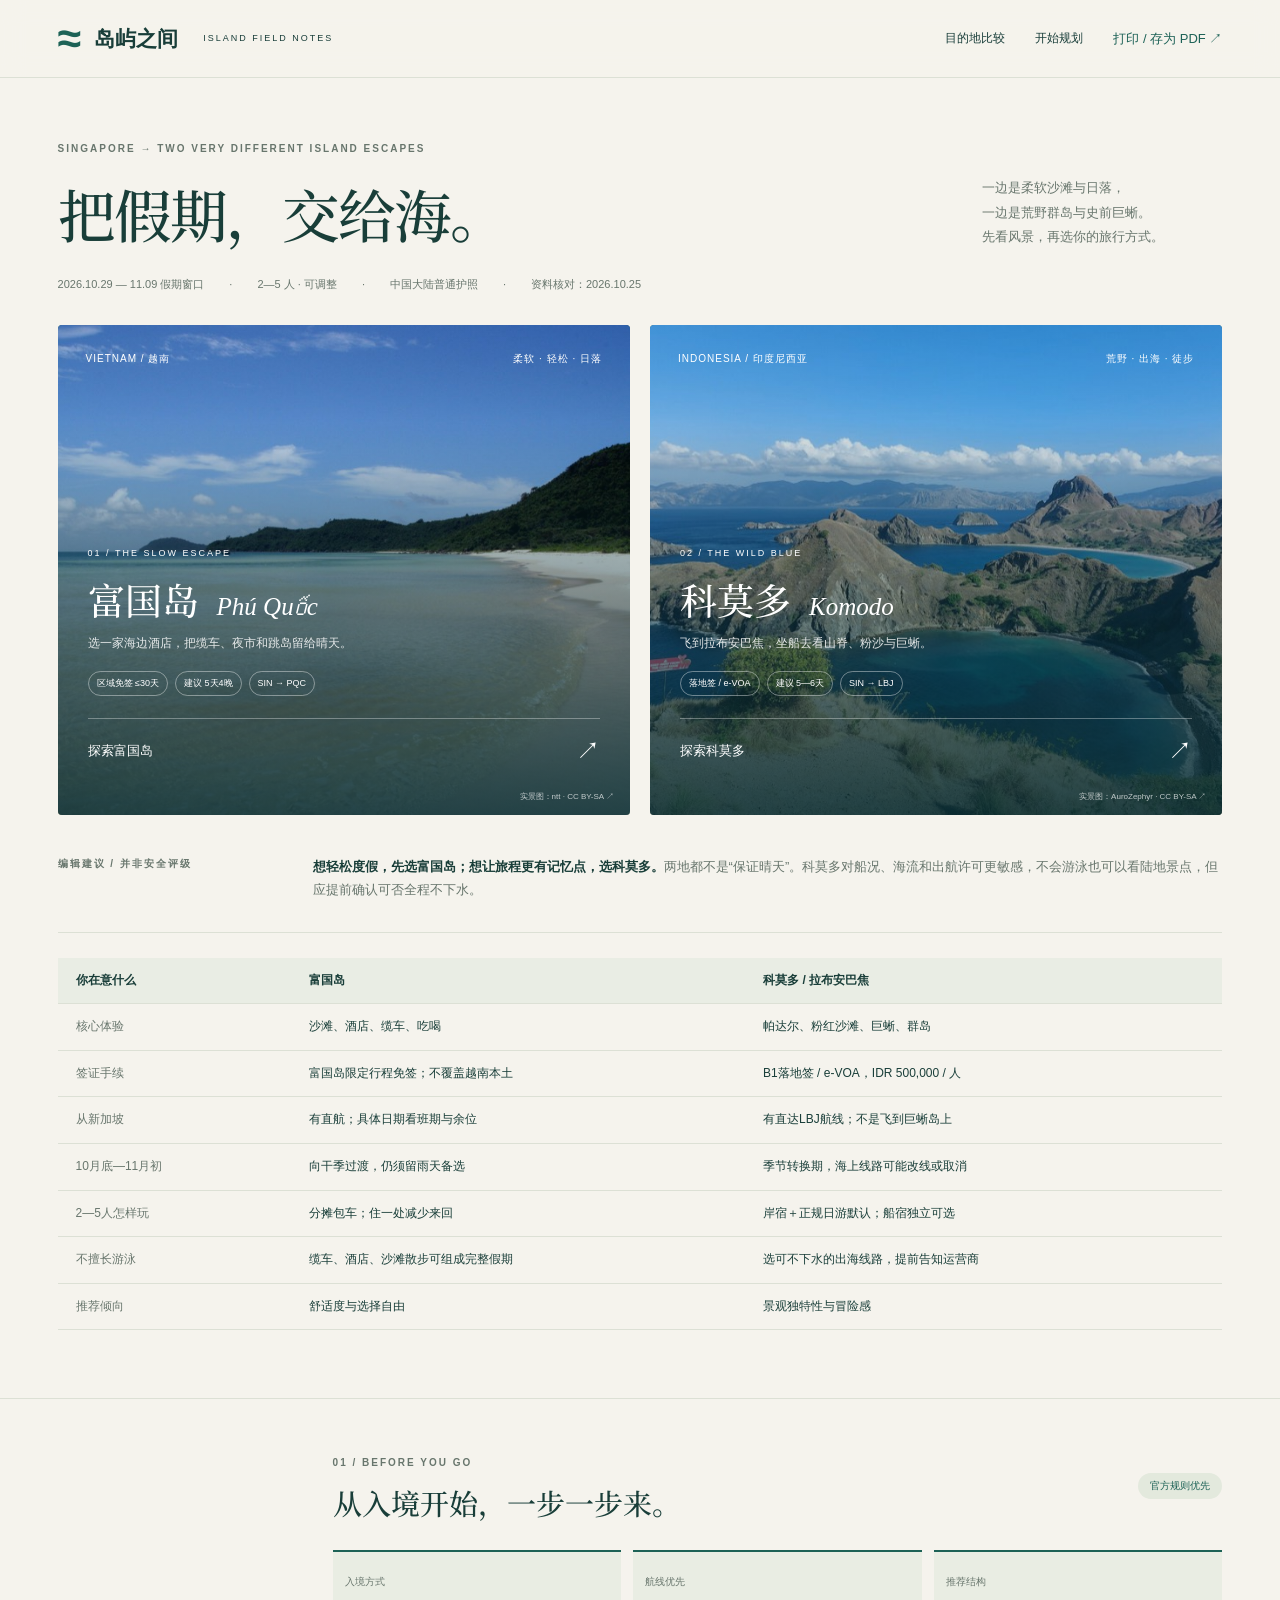
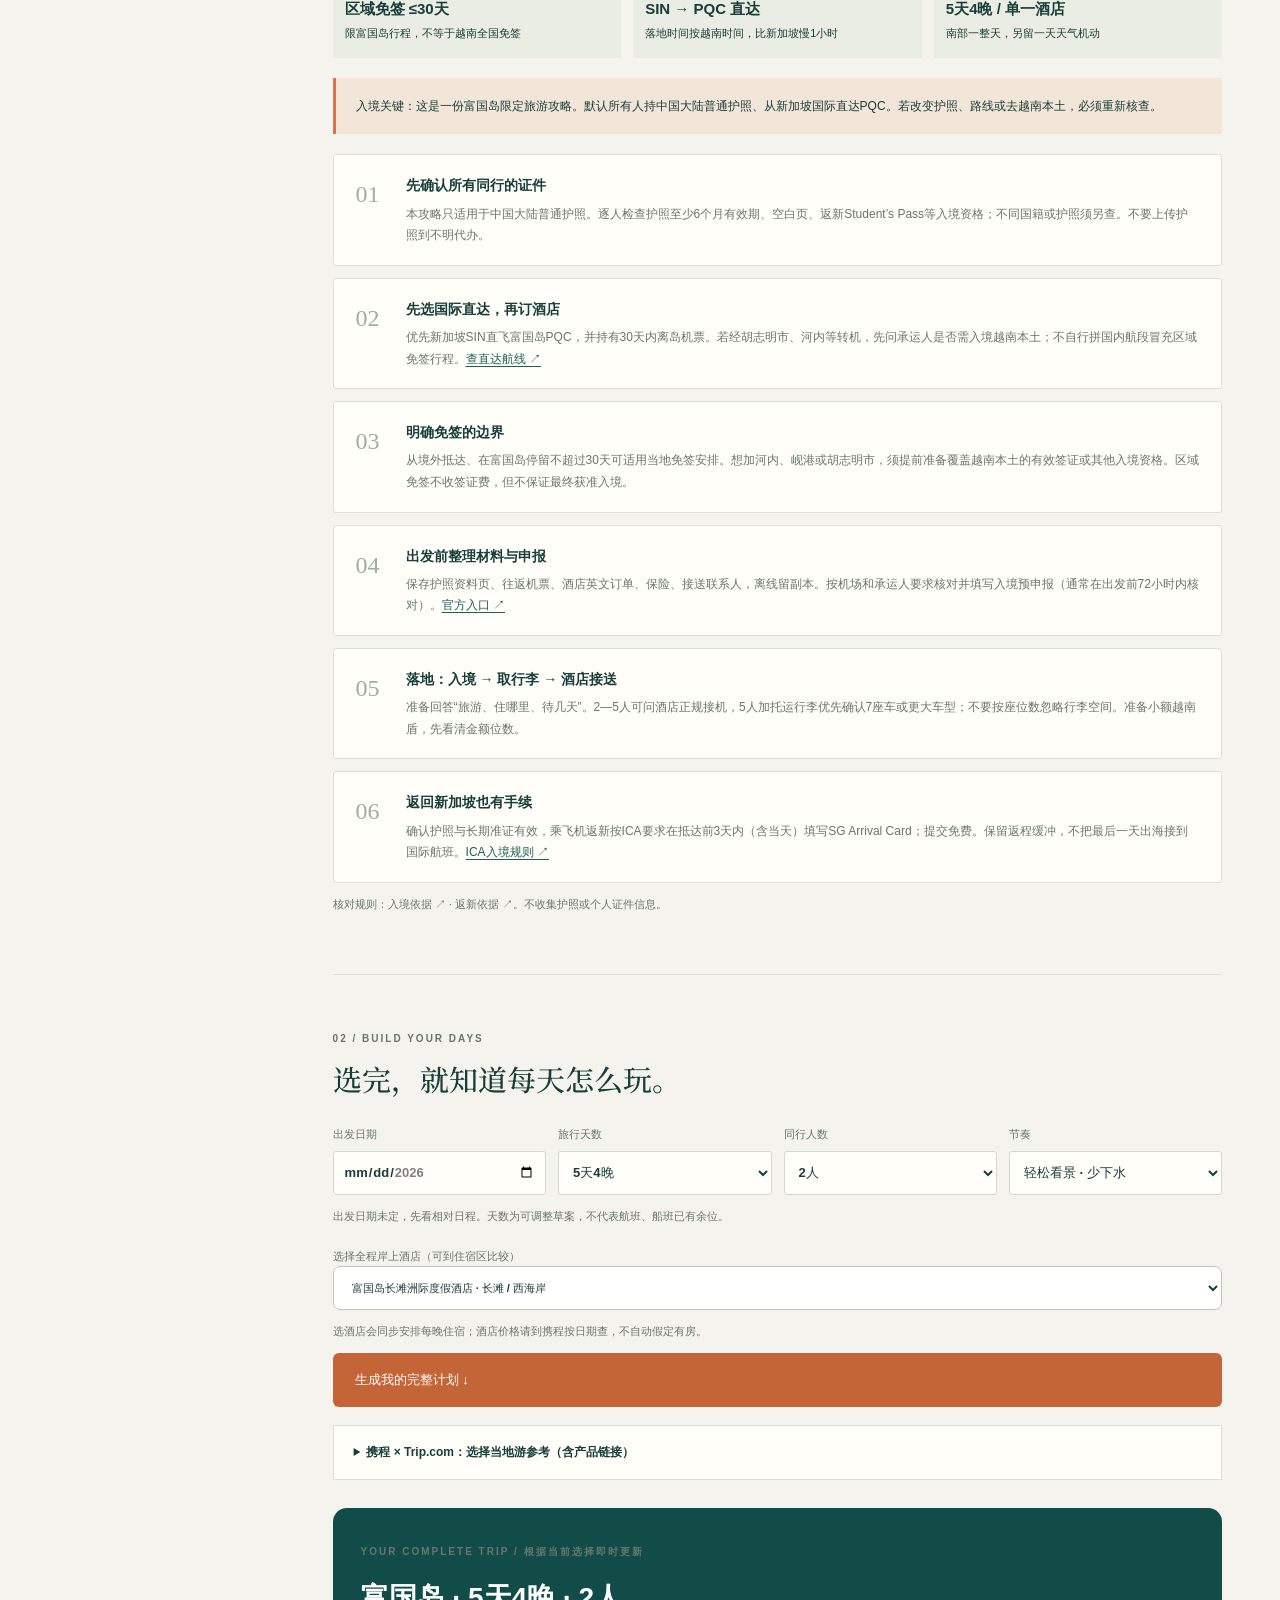
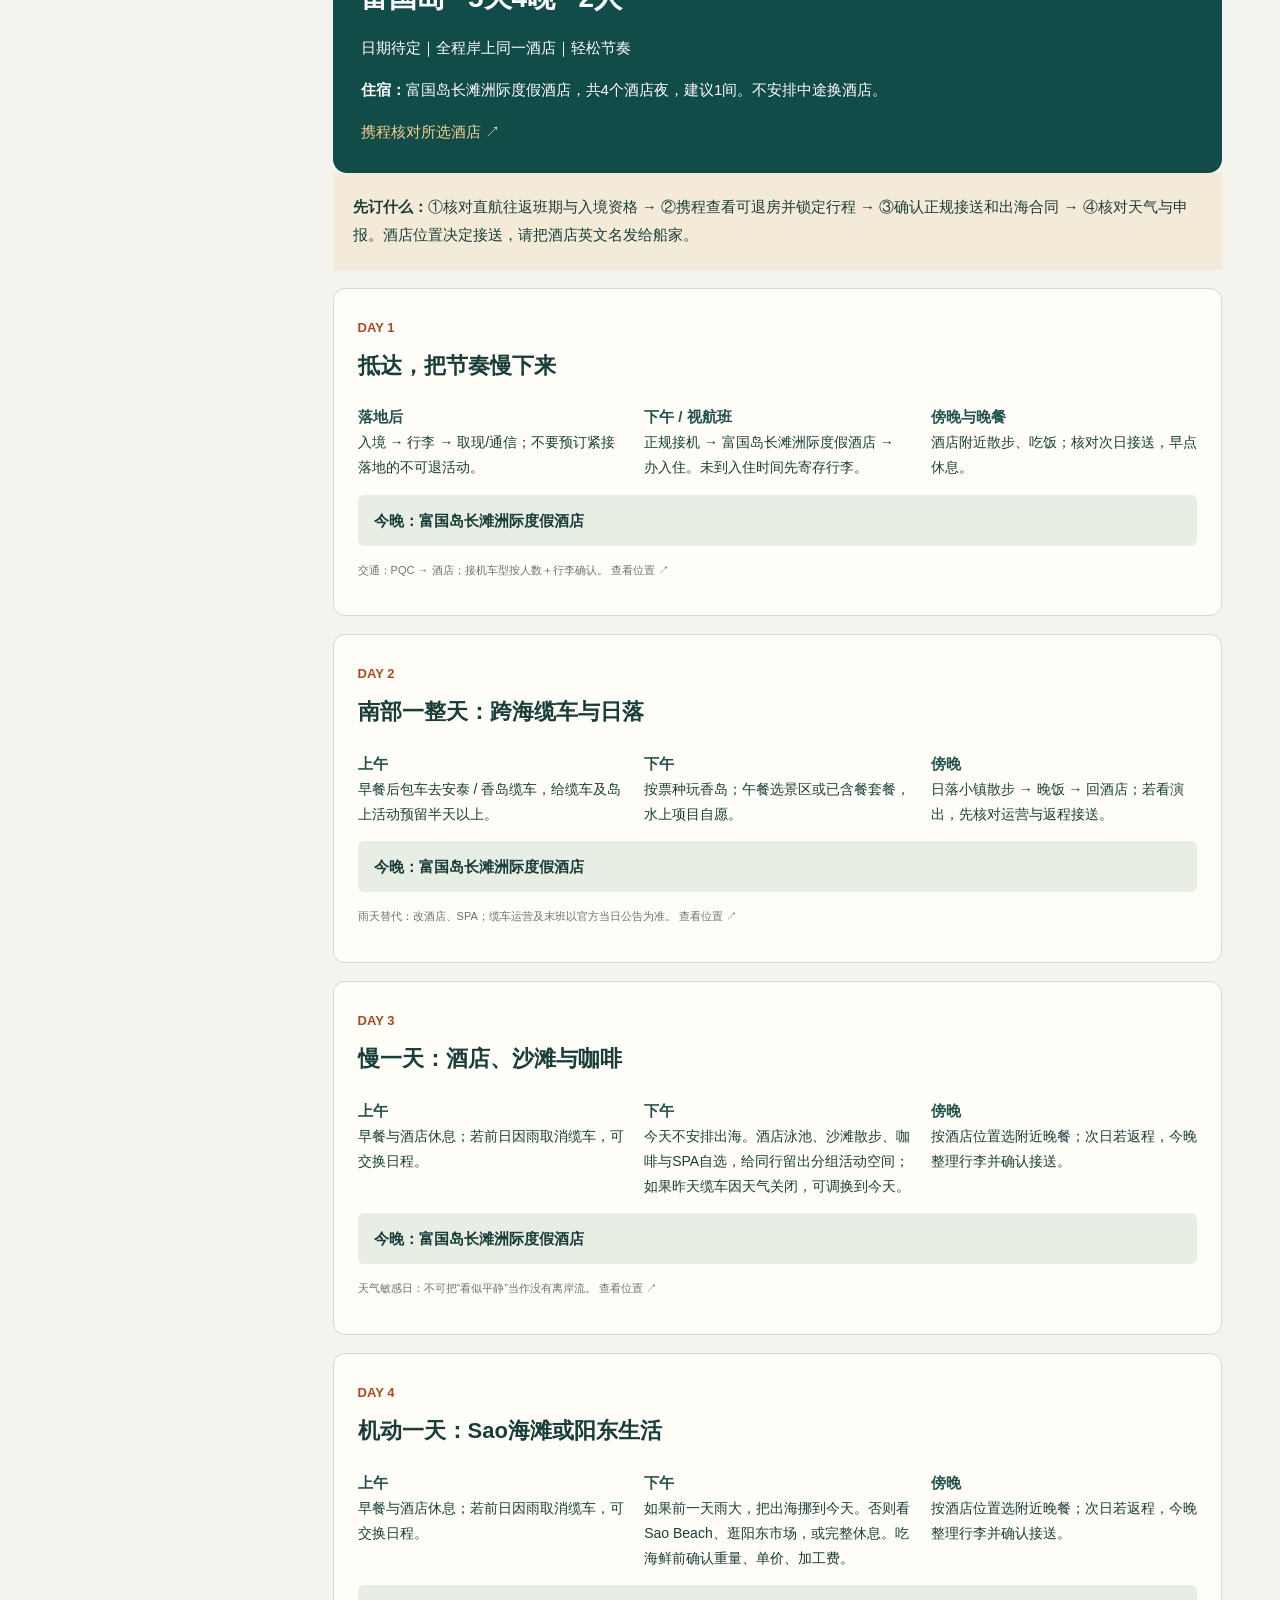
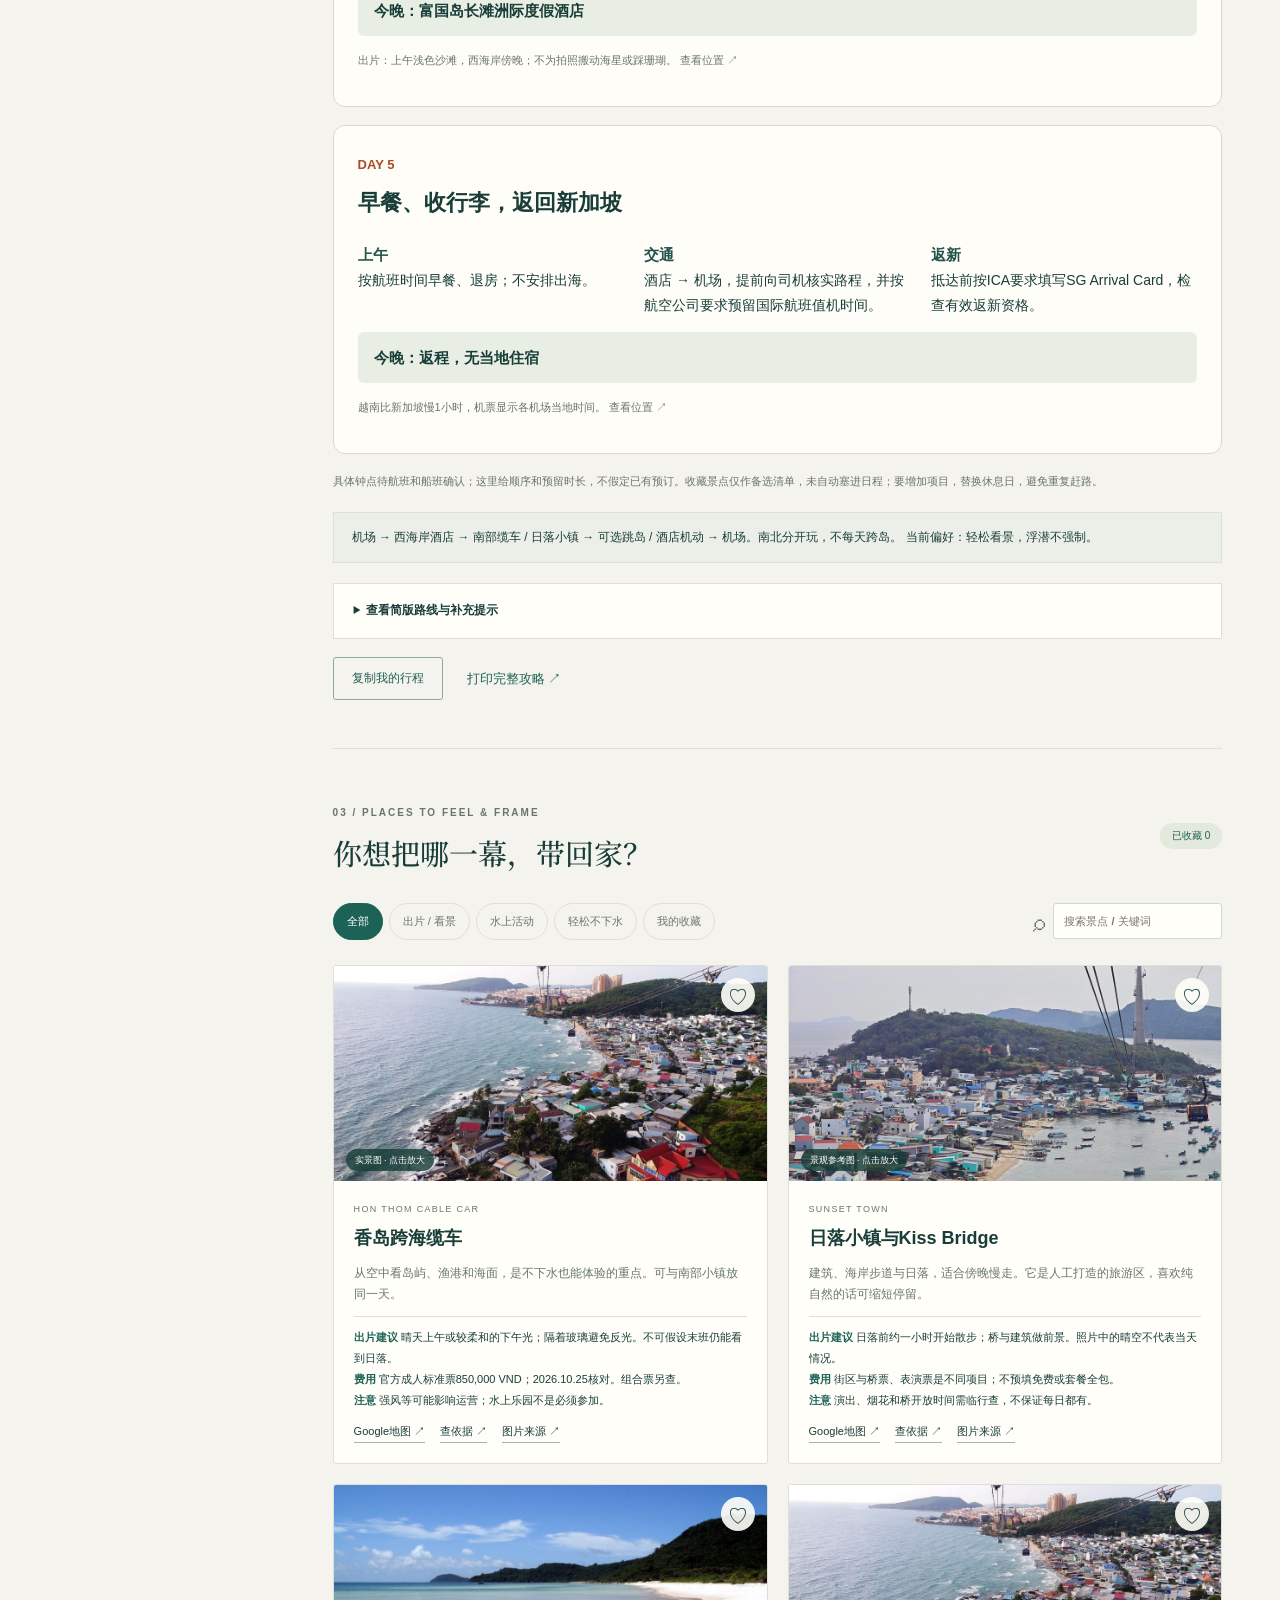
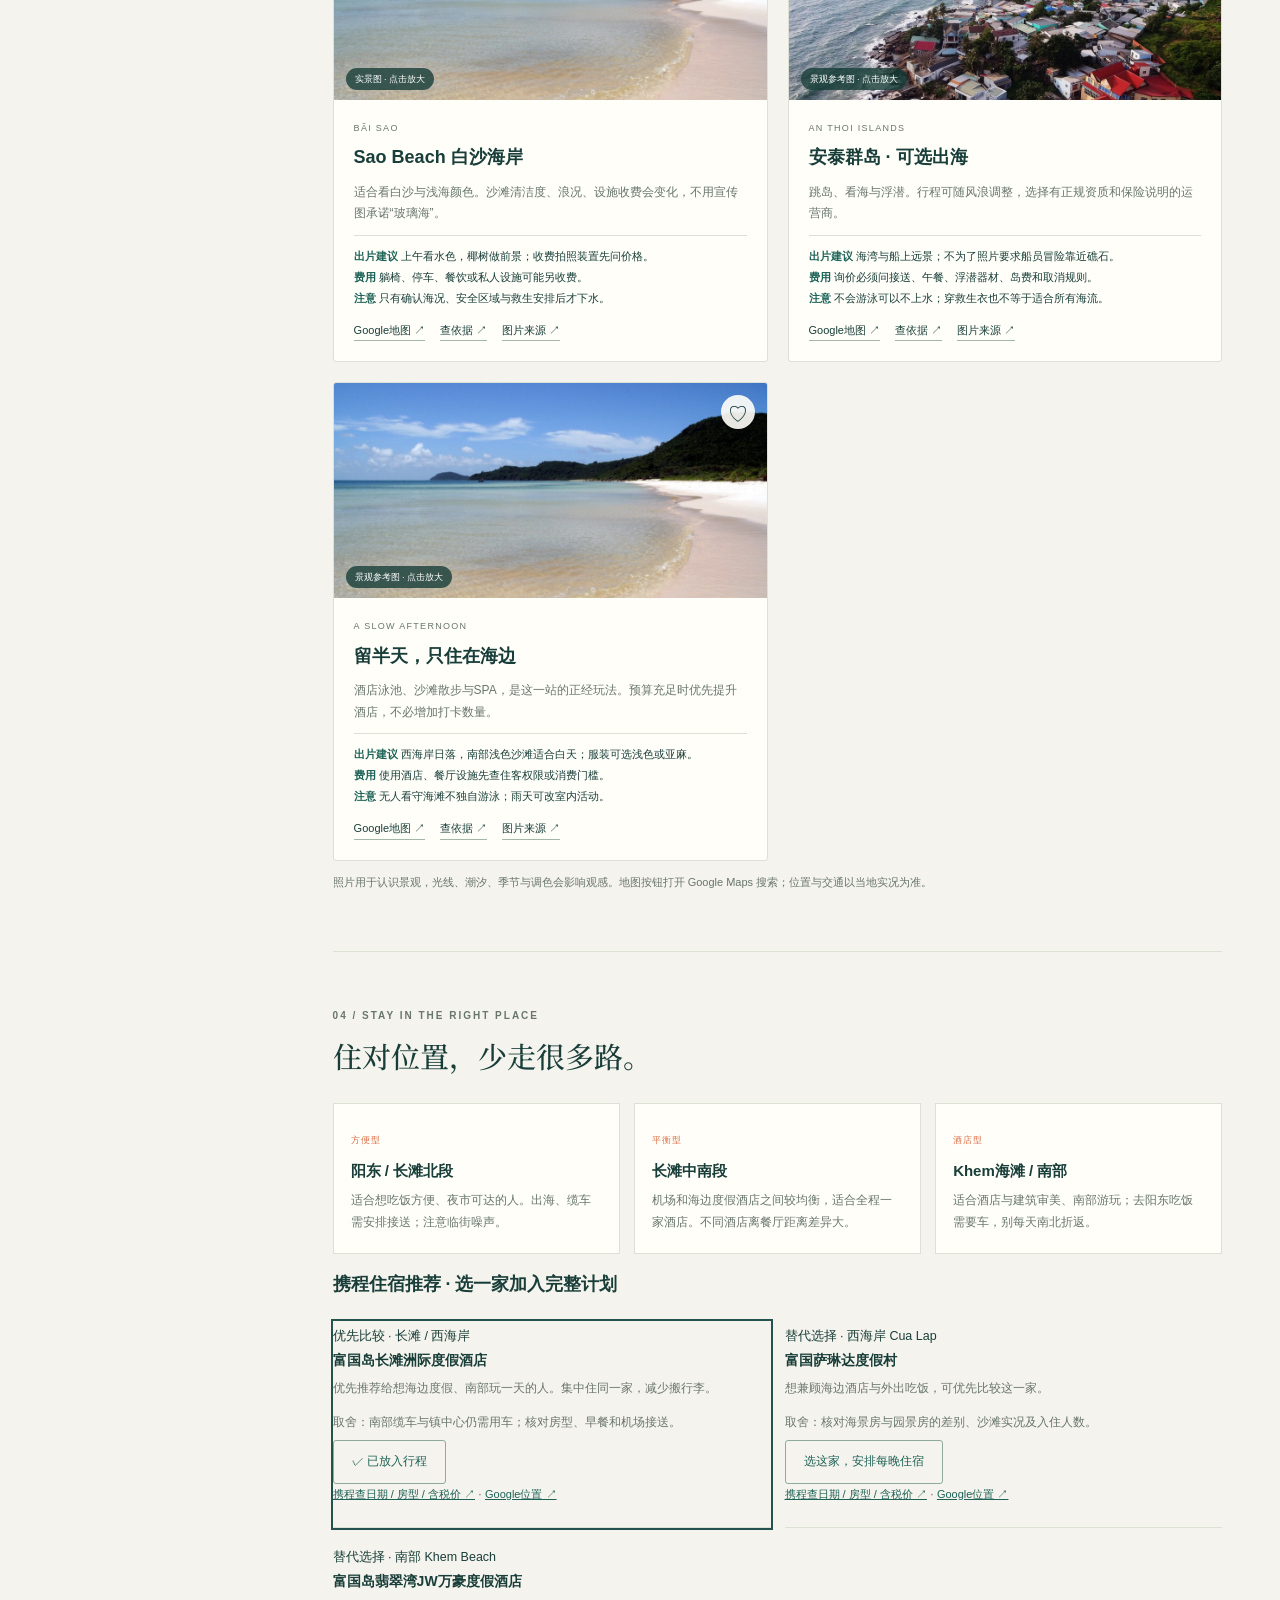
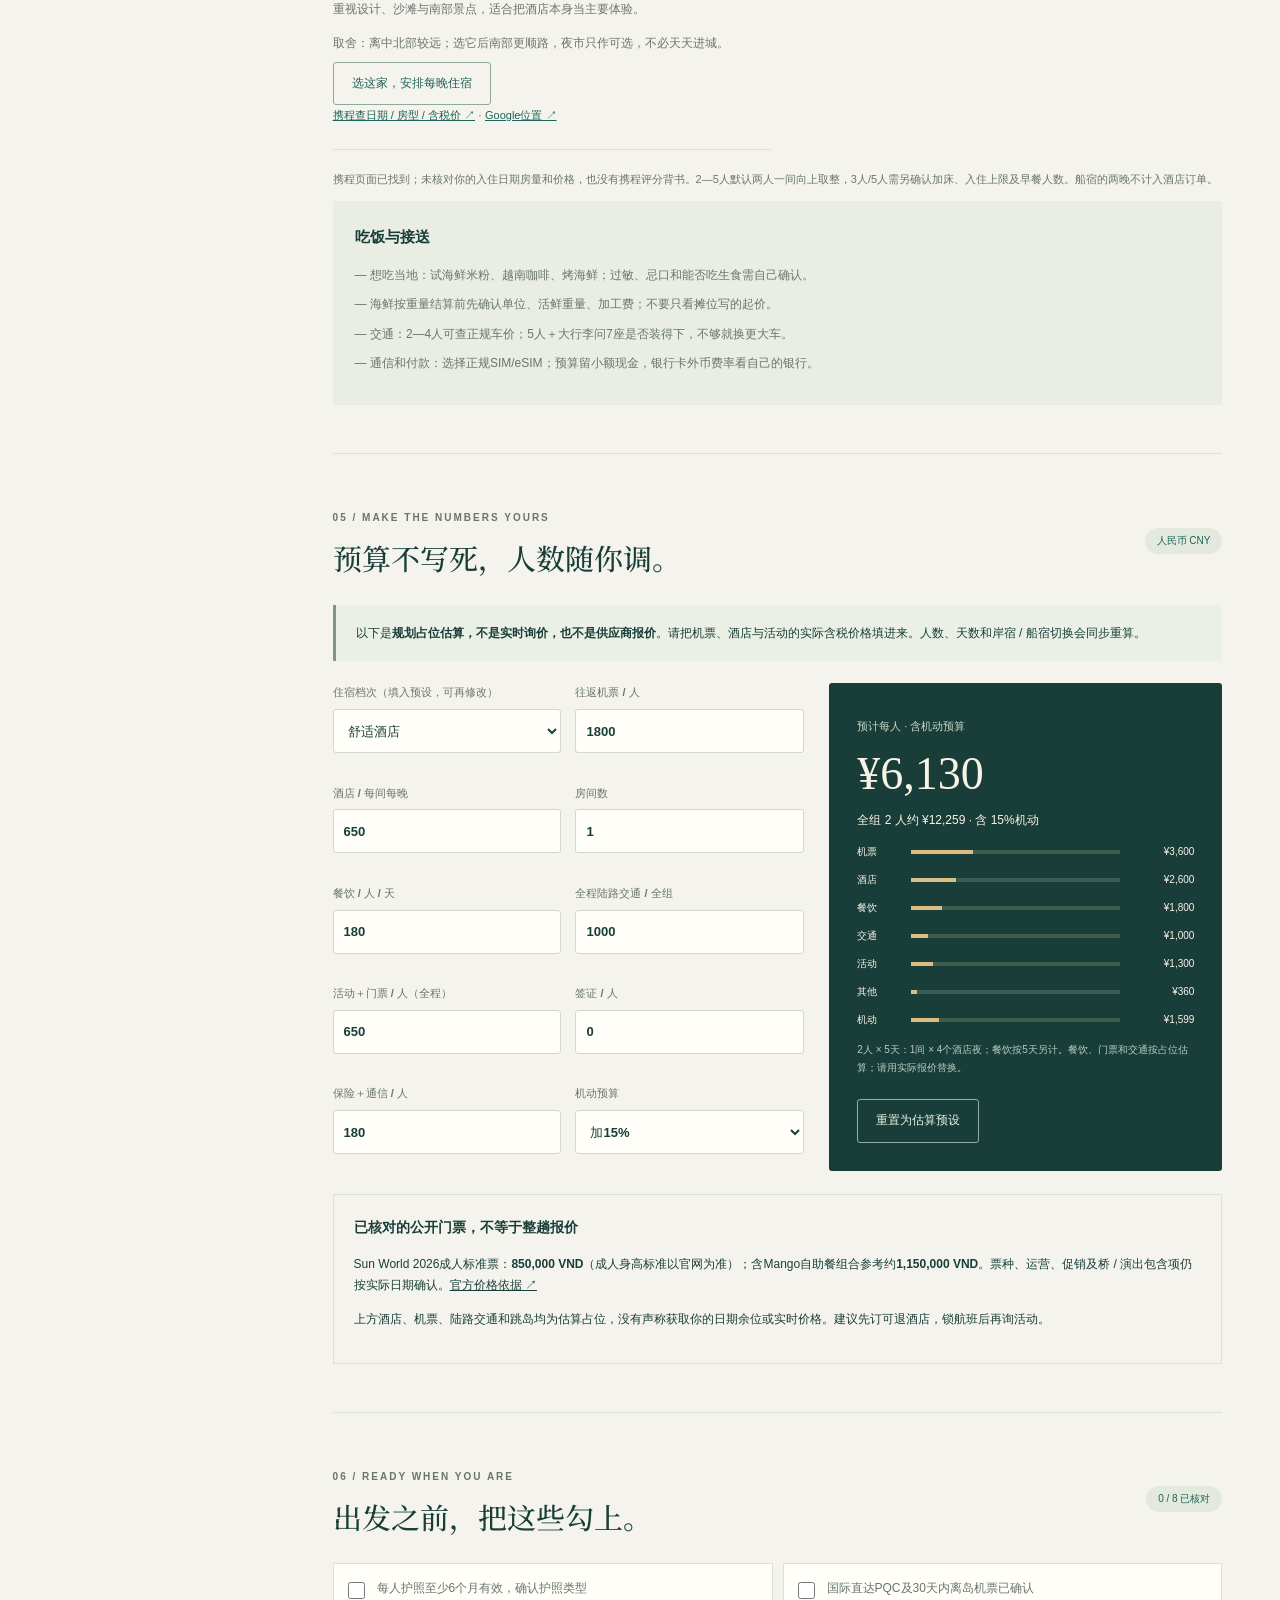
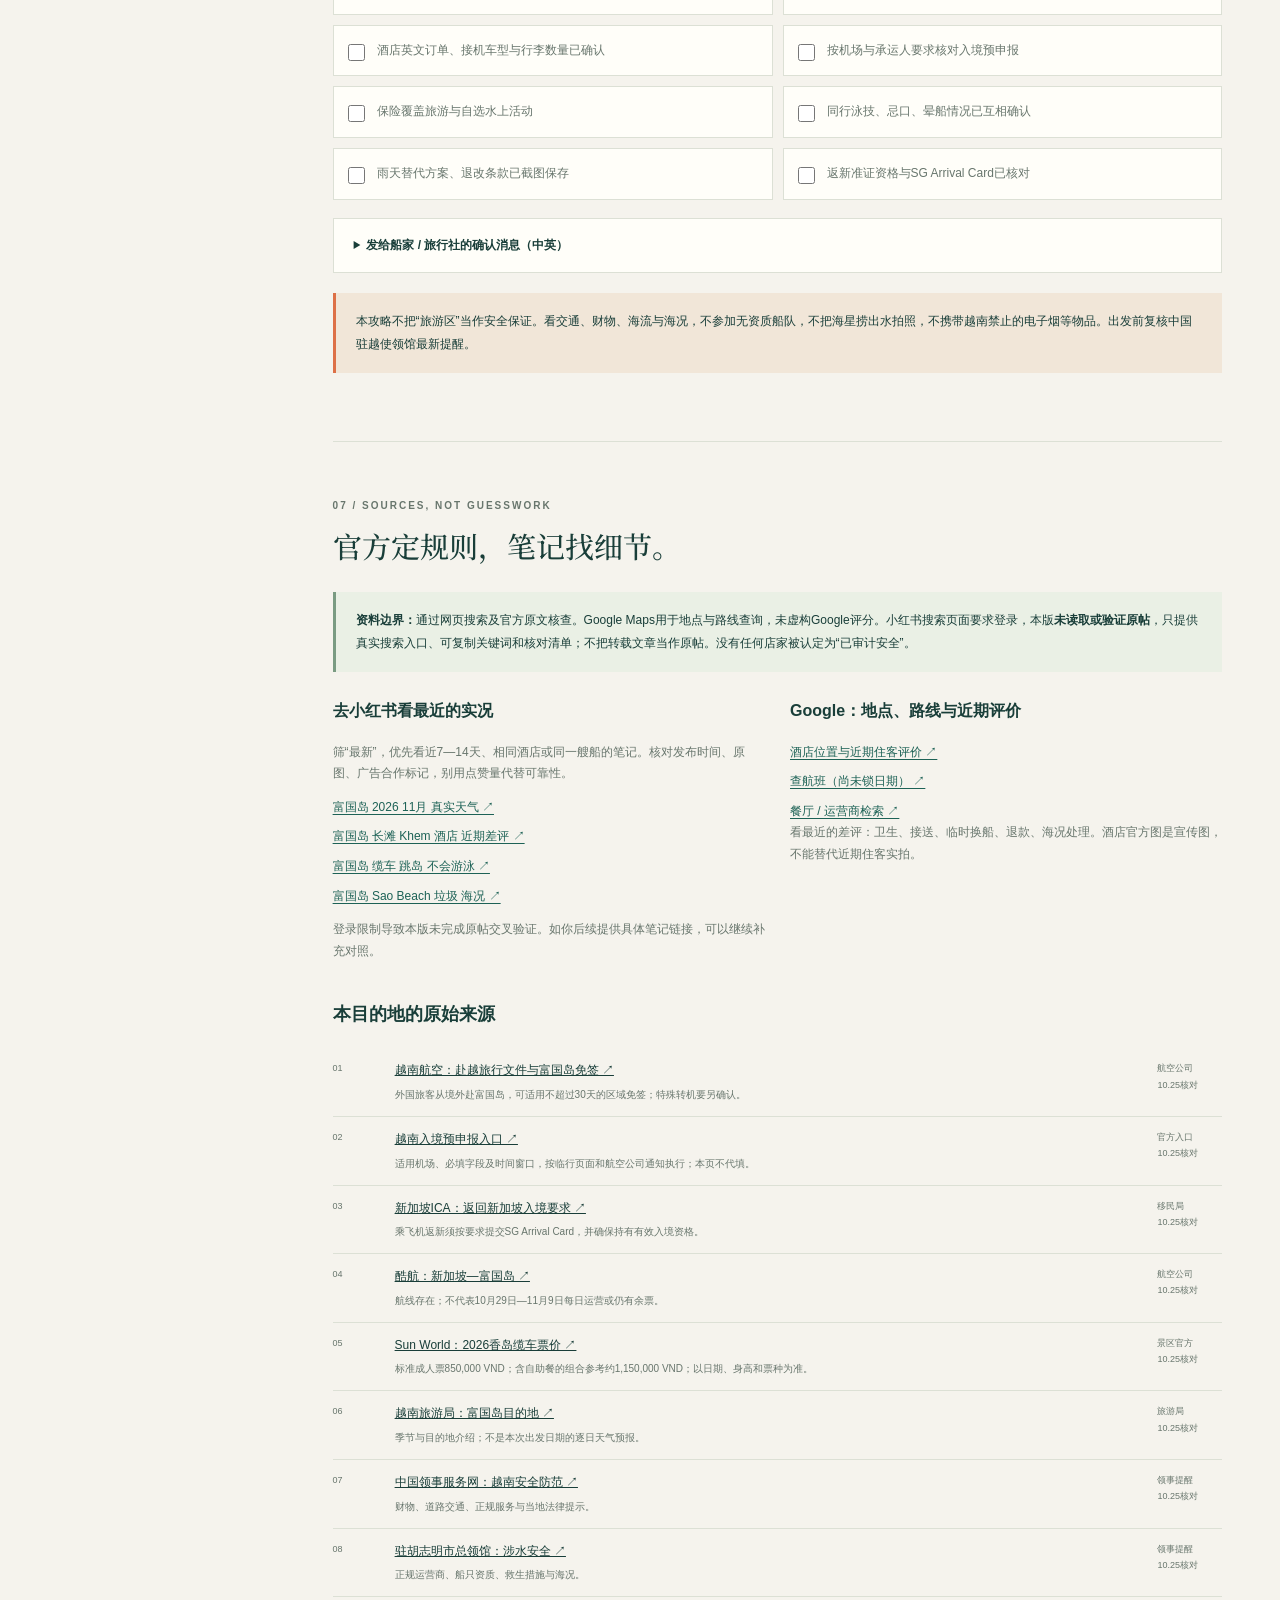
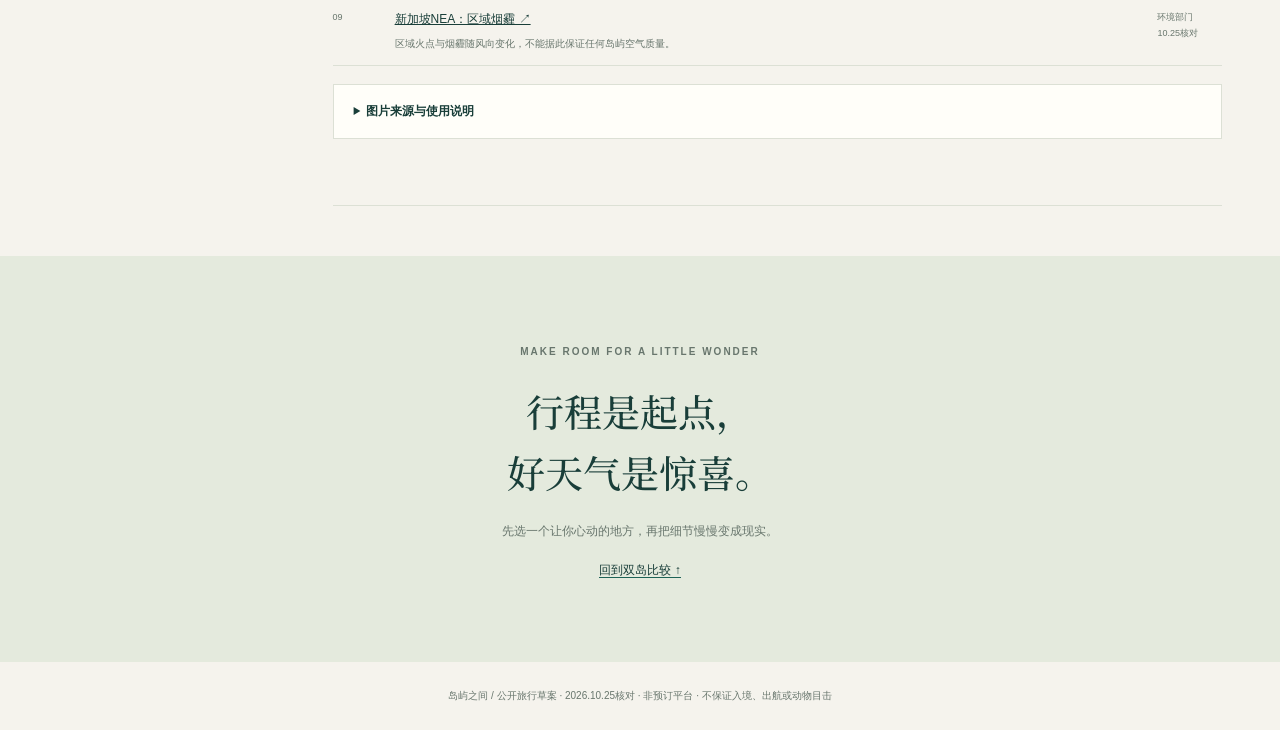
==== index.html @ 72624e46 "Add Ctrip and Trip.com tour references with itinerary adjustments" ====
<!doctype html>
<html lang="zh-CN">
<head>
<meta charset="utf-8"><meta name="viewport" content="width=device-width,initial-scale=1">
<meta name="description" content="从新加坡出发，比较富国岛与科莫多。入境、可选路线、真实景点图片、酒店区域与可调整预算。">
<title>岛屿之间 · 富国岛 × 科莫多</title>
<style>@import url('https://fonts.googleapis.com/css2?family=Noto+Serif+SC:wght@400;500;600;700&display=swap');
:root{--ink:#193e39;--teal:#1d6256;--sand:#f5f3ed;--muted:#68766d;--line:#dce0d5;--orange:#dd7047;--white:#fffef9}*{box-sizing:border-box}html{scroll-behavior:smooth;scroll-padding-top:90px}body{margin:0;background:var(--sand);color:var(--ink);font-family:-apple-system,BlinkMacSystemFont,'PingFang SC','Microsoft YaHei',sans-serif;font-size:15px;line-height:1.8}button,input,select{font:inherit}button,a,input,select{ -webkit-tap-highlight-color:transparent}button{cursor:pointer}a{color:inherit;text-decoration:none}a:hover{color:var(--orange)}button:focus-visible,a:focus-visible,input:focus-visible,select:focus-visible,summary:focus-visible{outline:3px solid #deac72;outline-offset:4px}button{border:0}img{display:block;max-width:100%;object-fit:cover}h1,h2,h3,p{margin-top:0}h1,h2{font-family:'Noto Serif SC','Songti SC',serif}h3{font-weight:600}.topbar{position:sticky;top:0;z-index:30;display:flex;align-items:center;justify-content:space-between;height:78px;padding:0 4.5%;border-bottom:1px solid var(--line);background:#f5f3edf2;backdrop-filter:blur(12px)}.brand{font-weight:700;font-size:21px;display:flex;align-items:center;gap:13px}.brandmark{font-size:43px;color:var(--teal);line-height:1}.brand small{font-size:9px;letter-spacing:2px;font-weight:500;margin-left:12px}.toplinks{display:flex;gap:30px;align-items:center;font-size:12px}.textbutton{background:transparent;color:var(--teal);padding:5px 0;font-size:13px}.intro{padding:62px 4.5% 68px;max-width:1600px;margin:auto}.eyebrow{font-size:10px;letter-spacing:2px;font-weight:650;color:var(--muted)}.introline{display:flex;justify-content:space-between;align-items:center;margin:18px 0 25px}.introline h1{font-weight:500;font-size:clamp(40px,4.5vw,68px);letter-spacing:-2px;line-height:1.25;margin:0}.introline p{font-size:13px;line-height:1.9;color:var(--muted);margin:0 5% 0 15px}.tripmeta{display:flex;gap:25px;flex-wrap:wrap;font-size:11px;color:var(--muted);margin:0 0 30px}.tripmeta span+span:before{content:'·';margin-right:25px}.destination-grid{display:grid;grid-template-columns:1fr 1fr;gap:20px}.destination-card{position:relative;min-height:490px;color:white;overflow:hidden;border-radius:4px;background:#34685c}.destination-card>img{position:absolute;width:100%;height:100%;transition:transform 1s}.destination-card:hover>img{transform:scale(1.035)}.shade{position:absolute;inset:0;background:linear-gradient(180deg,#072e3020 20%,#082d33b8 80%,#082d33df)}.cardtop{position:absolute;top:25px;left:28px;right:28px;display:flex;justify-content:space-between;font-size:10px;letter-spacing:1px}.cardbottom{position:absolute;bottom:43px;left:30px;right:30px}.cardbottom small{font-size:9px;letter-spacing:2px}.cardbottom h2{font-size:37px;margin:8px 0 5px;line-height:1.5;font-weight:500}.cardbottom h2 i{font-family:Georgia,serif;font-size:25px;font-weight:400;margin-left:9px}.cardbottom p{font-size:12px;opacity:.86;margin-bottom:17px}.pills{display:flex;gap:7px;flex-wrap:wrap}.pills span{font-size:9px;border:1px solid #ffffff65;padding:3px 8px;border-radius:20px}.choose{display:flex;align-items:center;justify-content:space-between;width:100%;margin-top:22px;padding:10px 0 0;border-top:1px solid #ffffff55;background:none;color:white;text-align:left;font-size:13px}.choose span{font-size:24px}.photo-credit{position:absolute;bottom:10px;right:16px;font-size:8px;color:#ffffffb8}.verdict{display:grid;grid-template-columns:230px 1fr;gap:25px;padding:30px 0;border-bottom:1px solid var(--line);margin:10px 0 25px}.verdict p{font-size:13px;color:var(--muted);margin:0}.verdict strong{color:var(--ink)}.table-wrap{overflow:auto}.comparison{width:100%;border-collapse:collapse;font-size:12px;min-width:650px;text-align:left}.comparison th{font-weight:600;background:#e9ede4}.comparison th,.comparison td{padding:12px 18px;border-bottom:1px solid var(--line)}.comparison td:first-child{width:20%;color:var(--muted)}.guide{border-top:1px solid var(--line);display:grid;grid-template-columns:220px minmax(0,1fr);gap:55px;padding:0 4.5%;max-width:1600px;margin:auto}.sidebar{position:sticky;top:102px;align-self:start;padding-top:35px}.switcher{display:flex;background:#e2e7dc;padding:4px;border-radius:30px}.switcher button{flex:1;border-radius:25px;padding:9px 8px;color:var(--teal);background:none;font-size:12px}.switcher button.active{background:var(--ink);color:white}.sidebar nav{display:flex;flex-direction:column;margin-top:28px}.sidebar nav a{padding:9px 12px;border-left:2px solid transparent;font-size:12px;color:var(--muted)}.sidebar nav a.active{border-color:var(--teal);color:var(--teal);background:#e8ede3}.sidebar-note{margin-top:40px;padding:22px 12px;border-top:1px solid var(--line)}.mini-sun{font-size:28px;color:var(--orange)}.sidebar-note p{font-size:12px;margin:9px 0;color:var(--muted)}.sidebar-note small{font-size:10px;line-height:1.7;color:#879083}.chapter{padding:48px 0;border-bottom:1px solid var(--line);scroll-margin-top:100px}.section-head{display:flex;justify-content:space-between;gap:15px;align-items:center;margin-bottom:25px}.section-head h2{font-size:29px;font-weight:500;line-height:1.5;margin:7px 0 0}.badge{font-size:10px;background:#e3e9dd;color:var(--teal);border-radius:20px;padding:4px 12px;white-space:nowrap}.notice{padding:17px 20px;background:#f1e6d8;border-left:3px solid var(--orange);font-size:12px;margin:20px 0;line-height:1.9}.notice.soft{background:#eaf0e5;border-color:#7a9b82}.steps{display:grid;gap:12px}.step{display:grid;grid-template-columns:35px 1fr;gap:15px;padding:18px 22px;background:var(--white);border:1px solid var(--line);border-radius:3px}.stepnum{font-family:Georgia,serif;font-size:24px;color:#9eafa0}.step h3{font-size:14px;margin:0 0 5px}.step p{font-size:12px;color:var(--muted);margin:0}.step a,.source-inline{color:var(--teal);text-decoration:underline;text-underline-offset:3px}.entry-facts{display:grid;grid-template-columns:repeat(3,1fr);gap:12px;margin-bottom:20px}.fact{border-top:2px solid var(--teal);padding:14px 12px;background:#e9ede3}.fact small{font-size:10px;color:var(--muted)}.fact strong{display:block;font-size:15px;margin:2px 0}.fact p{font-size:11px;margin:0}.planner-controls{display:grid;grid-template-columns:repeat(4,1fr);gap:12px}label{font-size:11px;font-weight:550;display:flex;flex-direction:column;gap:6px;color:var(--muted)}input,select{width:100%;min-width:0;background:var(--white);border:1px solid #cfd9cd;border-radius:3px;padding:10px;color:var(--ink);font-size:13px;height:44px}select{cursor:pointer}.helper{font-size:11px;line-height:1.8;color:var(--muted);margin-top:12px}.modeControl{margin:24px 0}.modeControl>span{font-size:12px;font-weight:600}.segmented{display:flex;gap:8px;margin-top:10px;flex-wrap:wrap}.segmented button,.filters button{border:1px solid var(--line);padding:8px 13px;background:none;border-radius:25px;color:var(--muted);font-size:11px}.segmented .selected,.filters .selected{background:var(--teal);border-color:var(--teal);color:white}.modeControl p{font-size:11px;color:var(--muted);margin:8px 0}.route-summary{padding:14px 18px;border:1px solid var(--line);margin:20px 0;font-size:12px;background:#ecefe7}.timeline-day{display:grid;grid-template-columns:62px 1fr;gap:18px;padding:0 0 27px;position:relative}.day-index{font-size:11px;font-weight:700;position:relative;color:var(--teal);padding-top:4px}.day-index:after{content:'';position:absolute;left:20px;top:32px;bottom:-15px;width:1px;background:var(--line)}.timeline-day:last-child .day-index:after{display:none}.day-date{font-size:9px;font-weight:400;display:block;color:var(--muted)}.day-body{padding:0 0 15px;border-bottom:1px solid var(--line)}.day-body h3{font-size:16px;margin:0 0 7px}.day-body p{font-size:12px;color:var(--muted);margin:0 0 8px}.day-body small{font-size:10px;color:var(--teal)}.route-actions{display:flex;gap:24px;align-items:center}.outline{background:transparent;color:var(--teal);padding:10px 18px;border:1px solid #8fa99b;font-size:12px;border-radius:3px}.outline:hover{background:#e2eade}.place-tools{display:flex;justify-content:space-between;align-items:center;gap:15px;flex-wrap:wrap;margin-bottom:22px}.filters{display:flex;gap:6px;flex-wrap:wrap}.search{display:flex;flex-direction:row;align-items:center;gap:8px}.search input{height:36px;max-width:185px;font-size:11px}.search span{font-size:24px}.place-grid{display:grid;grid-template-columns:repeat(2,minmax(0,1fr));gap:20px}.place-card{background:var(--white);border:1px solid var(--line);border-radius:3px;overflow:hidden;display:flex;flex-direction:column}.place-image{height:215px;position:relative;background:#bdd7cd;overflow:hidden}.place-image img{height:100%;width:100%;transition:transform .5s;cursor:zoom-in}.place-image:hover img{transform:scale(1.04)}.place-image .photo-label{position:absolute;left:12px;bottom:10px;background:#163e37c9;color:white;border-radius:20px;padding:3px 9px;font-size:9px}.save{position:absolute;right:12px;top:12px;border-radius:50%;height:34px;width:34px;background:#fffef9e8;color:var(--ink);font-size:20px}.save.saved{color:var(--orange)}.place-body{padding:20px;display:flex;flex-direction:column;flex:1}.place-kicker{font-size:9px;letter-spacing:1.3px;color:var(--muted)}.place-body h3{font-size:18px;margin:5px 0 8px}.place-body p{font-size:12px;color:var(--muted);margin-bottom:10px}.place-detail{font-size:11px;border-top:1px solid var(--line);padding-top:10px;margin-top:auto;line-height:1.9}.place-detail strong{color:var(--teal)}.place-actions{display:flex;gap:15px;margin-top:12px;font-size:11px}.place-actions a{border-bottom:1px solid #a2b7a7}.empty{padding:40px;border:1px dashed var(--line);font-size:13px}.area-grid{display:grid;grid-template-columns:repeat(3,1fr);gap:14px;margin:15px 0}.area{padding:20px 17px;border:1px solid var(--line);background:var(--white)}.area small{font-size:9px;letter-spacing:1px;color:var(--orange)}.area h3{font-size:15px;margin:6px 0}.area p{font-size:12px;color:var(--muted);margin:0}.hotel-list{display:grid;grid-template-columns:1fr 1fr;gap:14px;margin:20px 0}.hotel{border-bottom:1px solid var(--line);padding-bottom:15px}.hotel h3{font-size:14px;margin-bottom:5px}.hotel p{font-size:12px;color:var(--muted);margin-bottom:7px}.hotel a{font-size:11px;color:var(--teal);text-decoration:underline}.foodbox{padding:22px;background:#e9ede3}.foodbox h3{font-size:15px}.foodbox p{font-size:12px;margin-bottom:8px;color:var(--muted)}.budget-layout{display:grid;grid-template-columns:1.2fr 1fr;gap:25px;margin-top:22px}.budget-fields{display:grid;grid-template-columns:1fr 1fr;gap:14px}.budget-result{position:sticky;top:110px;align-self:start;background:var(--ink);color:#f8f3e7;padding:28px;border-radius:3px}.budget-result small{font-size:11px;color:#c6d8c8}.budget-result #perPerson{font-family:Georgia,serif;font-size:46px;margin:8px 0;line-height:1.2}.budget-result>p{font-size:12px}.budget-result .helper{color:#b8cbbf;font-size:10px}.budget-result .outline{border-color:#91b0a1;color:#e9f0e5;margin-top:12px}.budget-result .outline:hover{color:var(--ink)}.bar-row{display:grid;grid-template-columns:45px 1fr 65px;align-items:center;gap:9px;font-size:10px;margin:10px 0}.bar{height:4px;background:#3e5b50}.bar div{height:4px;background:#d9bd84;min-width:1px}.bar-row>span:last-child{text-align:right}.price-evidence{margin-top:23px;padding:20px;border:1px solid var(--line);font-size:12px}.price-evidence h3{font-size:14px}.price-evidence a{text-decoration:underline}.check-grid{display:grid;grid-template-columns:1fr 1fr;gap:10px}.check-item{display:flex;align-items:flex-start;gap:12px;flex-direction:row;border:1px solid var(--line);padding:14px;background:var(--white);font-size:12px;font-weight:400;cursor:pointer}.check-item input{height:17px;width:17px;min-width:17px;accent-color:var(--teal);margin:4px 0 0}.check-item:has(input:checked){background:#e7eddf;color:#687a69}.check-item:has(input:checked) span{text-decoration:line-through}details{border:1px solid var(--line);padding:16px 20px;margin:18px 0;background:var(--white);font-size:12px}summary{font-weight:600;cursor:pointer}details p{margin:14px 0;font-size:12px;color:var(--muted);white-space:pre-line}.research-grid{display:grid;grid-template-columns:1fr 1fr;gap:25px;margin:25px 0}.research-grid h3{font-size:16px}.research-grid p{font-size:12px;color:var(--muted)}.source-links{display:flex;flex-direction:column;gap:8px}.source-links a{font-size:12px;color:var(--teal);text-decoration:underline;text-underline-offset:3px}.sources-list{display:grid;gap:0}.source-row{display:grid;grid-template-columns:50px 1fr 65px;gap:12px;padding:12px 0;border-bottom:1px solid var(--line);font-size:11px}.source-row a{font-size:12px;text-decoration:underline}.source-row p{font-size:10px;color:var(--muted);margin:4px 0 0}.source-row>span{color:var(--muted);font-size:9px}.closing{padding:80px 10%;margin-top:50px;background:#e4eadd;text-align:center}.closing h2{font-size:38px;font-weight:500;line-height:1.6;margin:18px 0}.closing p{font-size:12px;color:var(--muted)}.closing>a{font-size:12px;border-bottom:1px solid var(--teal)}footer{text-align:center;font-size:10px;padding:25px;color:var(--muted)}#toast{position:fixed;bottom:24px;left:50%;transform:translate(-50%,20px);opacity:0;pointer-events:none;z-index:100;background:#173f38;color:white;padding:12px 24px;border-radius:5px;font-size:12px;transition:all .25s;max-width:90vw}#toast.show{opacity:1;transform:translate(-50%,0)}dialog{background:#f5f3ed;border:0;padding:15px;max-width:min(1000px,95vw);border-radius:4px;color:var(--ink)}dialog::backdrop{background:#0b262ad9}dialog img{max-height:75vh;width:100%;object-fit:contain}dialog p{font-size:11px;margin:12px 8px 0}dialog>button{position:absolute;right:22px;top:20px;border-radius:50%;font-size:25px;width:36px;height:36px;background:white;color:var(--ink)}[hidden]{display:none!important}
@media(min-width:1450px){.destination-card{min-height:580px}.place-image{height:260px}.guide{gap:75px;grid-template-columns:240px 1fr}}
@media(max-width:1050px){.brand small{display:none}.guide{grid-template-columns:165px minmax(0,1fr);gap:25px}.cardbottom h2{font-size:30px}.cardbottom h2 i{font-size:20px}.planner-controls{grid-template-columns:1fr 1fr}.area-grid{grid-template-columns:1fr}.budget-layout{grid-template-columns:1fr}.budget-result{position:static}.place-image{height:180px}.introline h1{font-size:47px}.destination-card{min-height:460px}}
@media(max-width:720px){html{scroll-padding-top:125px}.topbar{height:64px;padding:0 5%}.brand{font-size:18px;gap:8px}.brandmark{font-size:32px}.toplinks{gap:16px}.toplinks a:first-child,.toplinks .textbutton{display:none}.intro{padding:35px 5%}.introline{display:block;margin:16px 0 20px}.introline h1{font-size:39px;letter-spacing:-1px}.introline p{margin:16px 0 0;font-size:12px}.introline br{display:none}.tripmeta{gap:6px 15px;font-size:9px;margin-bottom:22px}.tripmeta span+span:before{display:none}.destination-grid{grid-template-columns:1fr;gap:16px}.destination-card{min-height:425px}.cardtop{left:22px;right:22px;top:20px;font-size:9px}.cardbottom{left:22px;right:22px;bottom:37px}.cardbottom h2{font-size:33px}.cardbottom p{font-size:11px}.verdict{grid-template-columns:1fr;gap:10px;padding:24px 0}.verdict p{font-size:12px}.guide{display:block;padding:0 5%}.sidebar{position:sticky;top:64px;z-index:20;background:var(--sand);padding:10px 0;border-bottom:1px solid var(--line)}.sidebar .switcher{max-width:230px;margin:0 auto}.sidebar nav{display:flex;flex-direction:row;overflow:auto;white-space:nowrap;gap:5px;margin-top:8px;padding-bottom:3px}.sidebar nav a{font-size:10px;padding:4px 9px;border:0}.sidebar-note{display:none}.chapter{padding:35px 0;scroll-margin-top:160px}.section-head h2{font-size:24px}.section-head{align-items:flex-start}.badge{font-size:9px;padding:4px 8px}.eyebrow{font-size:8px;letter-spacing:1.4px}.entry-facts{grid-template-columns:1fr}.fact{padding:9px 13px;display:grid;grid-template-columns:80px 1fr;gap:0 10px}.fact strong{font-size:14px}.fact p{grid-column:2}.step{padding:15px;gap:10px;grid-template-columns:25px 1fr}.stepnum{font-size:20px}.planner-controls{gap:10px}.place-grid{grid-template-columns:1fr}.place-image{height:240px}.place-tools{align-items:stretch}.search{width:100%}.search input{max-width:none}.hotel-list,.check-grid,.research-grid{grid-template-columns:1fr}.source-row{grid-template-columns:35px 1fr 50px;gap:8px}.budget-result #perPerson{font-size:42px}.timeline-day{grid-template-columns:47px 1fr;gap:12px}.closing{padding:55px 7%;margin-top:20px}.closing h2{font-size:30px}.notice{padding:14px 16px}.comparison td,.comparison th{padding:10px 12px}.budget-fields{gap:10px}footer{font-size:9px;padding:18px}.modeControl .segmented button{font-size:10px}.foodbox{padding:18px}}
@media print{body{font-size:11px;background:white;color:#111}.topbar,.sidebar,.choose,.filters,.search,.route-actions,.save,.photo-credit,.closing,dialog,#toast{display:none!important}.intro{padding:15px}.introline h1{font-size:28px}.introline p{font-size:10px}.destination-card{min-height:230px}.cardbottom h2{font-size:23px}.cardbottom p,.pills{display:none}.guide{display:block;padding:0 15px}.chapter{padding:20px 0;break-inside:auto}.section-head h2{font-size:23px}.place-grid{grid-template-columns:1fr 1fr}.place-card,.step,.timeline-day,.hotel{break-inside:avoid}.place-image{height:140px}.budget-result{position:static;background:#eee;color:black}.budget-result .helper{color:#333}.budget-layout{grid-template-columns:1fr 1fr}.badge,.notice,.fact,.area{print-color-adjust:exact;-webkit-print-color-adjust:exact}.source-row{font-size:9px}footer{font-size:8px}}

.hotel-select{display:block;margin:20px 0 8px}.hotel-select select{width:100%;padding:14px;background:white;border:1px solid #bdc8bd;border-radius:7px;font:inherit}.complete-header{background:#124c49;color:#fff;padding:28px;border-radius:14px;margin-top:28px}.complete-header a{color:#f7cf8c}.complete-header h3{font-size:28px;margin:10px 0}.booking-order{padding:20px;background:#f4ead8;line-height:1.9}.full-day{border:1px solid #d6d9ce;border-radius:12px;margin:18px 0;padding:24px;background:#fffdf7}.full-day-title strong{color:#a84b26;font-size:13px}.full-day-title h3{font-size:22px;margin:6px 0 18px}.day-slots{display:grid;grid-template-columns:repeat(3,1fr);gap:20px}.day-slots b{color:#24534d}.day-slots p{font-size:14px;line-height:1.8}.night-stay{background:#e9eee4;padding:12px 16px;border-radius:6px;font-weight:600}.hotel-chosen{outline:2px solid #24534d}#generatePlan{background:#c36536;color:white;border:0;border-radius:6px;margin:10px 0;padding:15px 22px}#completePlan{scroll-margin-top:100px}@media(max-width:700px){.day-slots{grid-template-columns:1fr;gap:5px}.full-day{padding:18px}.complete-header{padding:22px}.complete-header h3{font-size:24px}}
</style>
</head>
<body>
<header class="topbar"><a class="brand" href="#"><span class="brandmark">≈</span> 岛屿之间 <small>ISLAND FIELD NOTES</small></a><div class="toplinks"><a href="#compare">目的地比较</a><a href="#guide">开始规划</a><button class="textbutton" id="printBtn">打印 / 存为 PDF ↗</button></div></header>
<main>
<section class="intro" id="compare"><div class="eyebrow">SINGAPORE → TWO VERY DIFFERENT ISLAND ESCAPES</div><div class="introline"><h1>把假期，交给海。</h1><p>一边是柔软沙滩与日落，<br>一边是荒野群岛与史前巨蜥。<br>先看风景，再选你的旅行方式。</p></div><div class="tripmeta"><span>2026.10.29 — 11.09 假期窗口</span><span>2—5 人 · 可调整</span><span>中国大陆普通护照</span><span>资料核对：2026.10.25</span></div>
<div class="destination-grid">
<article class="destination-card pq"><img src="[data-uri]" alt="富国岛白沙海岸实景，沙滩与椰树" fetchpriority="high"><div class="shade"></div><div class="cardtop"><span>VIETNAM / 越南</span><span>柔软 · 轻松 · 日落</span></div><div class="cardbottom"><div><small>01 / THE SLOW ESCAPE</small><h2>富国岛 <i>Phú Quốc</i></h2><p>选一家海边酒店，把缆车、夜市和跳岛留给晴天。</p><div class="pills"><span>区域免签 ≤30天</span><span>建议 5天4晚</span><span>SIN → PQC</span></div></div><button class="choose" data-dest="pq">探索富国岛 <span>↗</span></button></div><a class="photo-credit" href="https://commons.wikimedia.org/wiki/File:Phu_quoc_plage_sao.jpg" target="_blank" rel="noopener">实景图：ntt · CC BY-SA ↗</a></article>
<article class="destination-card ko"><img src="[data-uri]" alt="科莫多国家公园帕达尔岛的山丘与海湾实景" fetchpriority="high"><div class="shade"></div><div class="cardtop"><span>INDONESIA / 印度尼西亚</span><span>荒野 · 出海 · 徒步</span></div><div class="cardbottom"><div><small>02 / THE WILD BLUE</small><h2>科莫多 <i>Komodo</i></h2><p>飞到拉布安巴焦，坐船去看山脊、粉沙与巨蜥。</p><div class="pills"><span>落地签 / e-VOA</span><span>建议 5—6天</span><span>SIN → LBJ</span></div></div><button class="choose" data-dest="ko">探索科莫多 <span>↗</span></button></div><a class="photo-credit" href="https://commons.wikimedia.org/wiki/File:Padar_Island_View_From_Top_of_the_Hill.jpg" target="_blank" rel="noopener">实景图：AuroZephyr · CC BY-SA ↗</a></article>
</div>
<div class="verdict"><span class="eyebrow">编辑建议 / 并非安全评级</span><p><strong>想轻松度假，先选富国岛；想让旅程更有记忆点，选科莫多。</strong>两地都不是“保证晴天”。科莫多对船况、海流和出航许可更敏感，不会游泳也可以看陆地景点，但应提前确认可否全程不下水。</p></div>
<div class="table-wrap"><table class="comparison"><thead><tr><th>你在意什么</th><th>富国岛</th><th>科莫多 / 拉布安巴焦</th></tr></thead><tbody><tr><td>核心体验</td><td>沙滩、酒店、缆车、吃喝</td><td>帕达尔、粉红沙滩、巨蜥、群岛</td></tr><tr><td>签证手续</td><td>富国岛限定行程免签；不覆盖越南本土</td><td>B1落地签 / e-VOA，IDR 500,000 / 人</td></tr><tr><td>从新加坡</td><td>有直航；具体日期看班期与余位</td><td>有直达LBJ航线；不是飞到巨蜥岛上</td></tr><tr><td>10月底—11月初</td><td>向干季过渡，仍须留雨天备选</td><td>季节转换期，海上线路可能改线或取消</td></tr><tr><td>2—5人怎样玩</td><td>分摊包车；住一处减少来回</td><td>岸宿＋正规日游默认；船宿独立可选</td></tr><tr><td>不擅长游泳</td><td>缆车、酒店、沙滩散步可组成完整假期</td><td>选可不下水的出海线路，提前告知运营商</td></tr><tr><td>推荐倾向</td><td>舒适度与选择自由</td><td>景观独特性与冒险感</td></tr></tbody></table></div>
</section>

<section id="guide" class="guide">
<aside class="sidebar"><div class="switcher" role="group" aria-label="选择目的地"><button data-dest="pq" class="active">富国岛</button><button data-dest="ko">科莫多</button></div><nav><a class="active" href="#entry">01 入境与出发</a><a href="#itinerary">02 完整旅行计划</a><a href="#places">03 景点与出片</a><a href="#stay">04 住哪里 / 吃什么</a><a href="#budget">05 预算计算</a><a href="#checklist">06 行前清单</a><a href="#sources">07 来源与核对</a></nav><div class="sidebar-note"><span class="mini-sun">✳</span><p>无需现在就决定。<br>调整天数、收藏景点，<br>做一份自己的小旅行。</p><small>选择保存在本浏览器，<br>不与同行实时同步。</small></div></aside>
<div class="guide-content">
<section class="chapter" id="entry"><div class="section-head"><div><span class="eyebrow">01 / BEFORE YOU GO</span><h2>从入境开始，一步一步来。</h2></div><span class="badge">官方规则优先</span></div><div id="entryContent"></div></section>
<section class="chapter" id="itinerary"><div class="section-head"><div><span class="eyebrow">02 / BUILD YOUR DAYS</span><h2>选完，就知道每天怎么玩。</h2></div></div><div class="planner-controls"><label>出发日期 <input type="date" id="departure" min="2026-10-29" max="2026-11-06"></label><label>旅行天数 <select id="days"><option value="4">4天3晚</option><option value="5" selected>5天4晚</option><option value="6">6天5晚</option><option value="7">7天6晚</option></select></label><label>同行人数 <select id="people"><option value="2">2人</option><option value="3">3人</option><option value="4">4人</option><option value="5">5人</option></select></label><label>节奏 <select id="pace"><option value="relax">轻松看景 · 少下水</option><option value="active">活动丰富 · 下水自选</option></select></label></div><p class="helper" id="dateHint">出发日期未定，先看相对日程。示例天数可调整，不代表机票或活动已有余位。</p><div id="modeControl" class="modeControl" hidden><span>科莫多旅行方式</span><div class="segmented"><button class="selected" data-mode="shore">岸宿＋日游 · 默认</button><button data-mode="boat">船宿3天2晚 · 独立选项</button></div><p id="modeNote"></p></div><label class="hotel-select">选择全程岸上酒店（可到住宿区比较）<select id="planHotel"></select></label><p class="helper">选酒店会同步安排每晚住宿；酒店价格请到携程按日期查，不自动假定有房。</p><button class="choose" id="generatePlan">生成我的完整计划 ↓</button><div id="completePlan" aria-live="polite"></div><div id="routeSummary" class="route-summary"></div><details><summary>查看简版路线与补充提示</summary><div id="timeline"></div></details><div class="route-actions"><button class="outline" id="copyPlan">复制我的行程</button><button class="textbutton" id="printPlan">打印完整攻略 ↗</button></div></section>
<section class="chapter" id="places"><div class="section-head"><div><span class="eyebrow">03 / PLACES TO FEEL & FRAME</span><h2>你想把哪一幕，带回家？</h2></div><span id="savedCount" class="badge">已收藏 0</span></div><div class="place-tools"><div class="filters" role="group" aria-label="景点类别"><button class="selected" data-filter="all">全部</button><button data-filter="photo">出片 / 看景</button><button data-filter="water">水上活动</button><button data-filter="easy">轻松不下水</button><button data-filter="saved">我的收藏</button></div><label class="search"><span>⌕</span><input id="searchPlaces" placeholder="搜索景点 / 关键词" aria-label="搜索景点"></label></div><div id="placeGrid" class="place-grid"></div><p class="helper">照片用于认识景观，光线、潮汐、季节与调色会影响观感。地图按钮打开 Google Maps 搜索；位置与交通以当地实况为准。</p></section>
<section class="chapter" id="stay"><div class="section-head"><div><span class="eyebrow">04 / STAY IN THE RIGHT PLACE</span><h2>住对位置，少走很多路。</h2></div></div><div id="stayContent"></div></section>
<section class="chapter" id="budget"><div class="section-head"><div><span class="eyebrow">05 / MAKE THE NUMBERS YOURS</span><h2>预算不写死，人数随你调。</h2></div><span class="badge">人民币 CNY</span></div><div class="notice soft">以下是<strong>规划占位估算，不是实时询价，也不是供应商报价</strong>。请把机票、酒店与活动的实际含税价格填进来。人数、天数和岸宿 / 船宿切换会同步重算。</div><div class="budget-layout"><div class="budget-fields"><label>住宿档次（填入预设，可再修改）<select id="hotelTier"><option value="comfort">舒适酒店</option><option value="resort">海边度假酒店</option><option value="luxury">高端度假酒店</option></select></label><label>往返机票 / 人 <input id="costFlight" type="number" min="0" step="100"></label><label>酒店 / 每间每晚 <input id="costHotel" type="number" min="0" step="100"></label><label>房间数 <input id="rooms" type="number" min="1" max="5" step="1"></label><label>餐饮 / 人 / 天 <input id="costFood" type="number" min="0" step="20"></label><label>全程陆路交通 / 全组 <input id="costTransport" type="number" min="0" step="100"></label><label id="activityLabel">活动＋门票 / 人（全程）<input id="costActivities" type="number" min="0" step="100"></label><label>签证 / 人 <input id="costVisa" type="number" min="0" step="10"></label><label>保险＋通信 / 人 <input id="costOther" type="number" min="0" step="20"></label><label>机动预算 <select id="buffer"><option value="0.1">加10%</option><option value="0.15" selected>加15%</option><option value="0.2">加20%</option></select></label></div><div class="budget-result"><small>预计每人 · 含机动预算</small><div id="perPerson" aria-live="polite">¥ —</div><p id="groupTotal"></p><div id="budgetBars"></div><p id="roomHint" class="helper"></p><button class="outline" id="resetBudget">重置为估算预设</button></div></div><div id="priceEvidence"></div></section>
<section class="chapter" id="checklist"><div class="section-head"><div><span class="eyebrow">06 / READY WHEN YOU ARE</span><h2>出发之前，把这些勾上。</h2></div><span id="checkCount" class="badge"></span></div><div id="checkItems" class="check-grid"></div><details><summary>发给船家 / 旅行社的确认消息（中英）</summary><p id="supplierMessage"></p><button class="outline" id="copyMessage">复制询问信息</button></details><div class="notice" id="safetyNote"></div></section>
<section class="chapter" id="sources"><div class="section-head"><div><span class="eyebrow">07 / SOURCES, NOT GUESSWORK</span><h2>官方定规则，笔记找细节。</h2></div></div><div class="notice soft"><strong>资料边界：</strong>通过网页搜索及官方原文核查。Google Maps用于地点与路线查询，未虚构Google评分。小红书搜索页面要求登录，本版<strong>未读取或验证原帖</strong>，只提供真实搜索入口、可复制关键词和核对清单；不把转载文章当作原帖。没有任何店家被认定为“已审计安全”。</div><div class="research-grid"><div><h3>去小红书看最近的实况</h3><p>筛“最新”，优先看近7—14天、相同酒店或同一艘船的笔记。核对发布时间、原图、广告合作标记，别用点赞量代替可靠性。</p><div id="xhsLinks" class="source-links"></div><p class="helper">登录限制导致本版未完成原帖交叉验证。如你后续提供具体笔记链接，可以继续补充对照。</p></div><div><h3>Google：地点、路线与近期评价</h3><div id="googleLinks" class="source-links"></div><p>看最近的差评：卫生、接送、临时换船、退款、海况处理。酒店官方图是宣传图，不能替代近期住客实拍。</p></div></div><div id="sourceList"></div><details><summary>图片来源与使用说明</summary><p>本页实景照片来自Wikimedia Commons，以CC BY-SA 3.0或4.0使用；逐张列明作者、原图与许可证。页面展示可能缩放或裁切，照片仍适用原许可证。非本人拍摄、非AI生成、不代表实时天气。</p><div id="imageSources"></div></details></section>
</div></section>
<section class="closing"><span class="eyebrow">MAKE ROOM FOR A LITTLE WONDER</span><h2>行程是起点，<br>好天气是惊喜。</h2><p>先选一个让你心动的地方，再把细节慢慢变成现实。</p><a href="#compare">回到双岛比较 ↑</a></section>
</main><footer>岛屿之间 / 公开旅行草案 · 2026.10.25核对 · 非预订平台 · 不保证入境、出航或动物目击</footer><div id="toast" role="status" aria-live="polite"></div><dialog id="photoDialog"><button id="closePhoto" aria-label="关闭图片">×</button><img id="largePhoto" alt=""><p id="photoCaption"></p></dialog>
<script>const SOURCES={
visaVN:{name:'越南航空：赴越旅行文件与富国岛免签',url:'https://www.vietnamairlines.com/be/en/travel-information/travel-advice/for-flights-to-Vietnam',type:'航空公司',note:'外国旅客从境外赴富国岛，可适用不超过30天的区域免签；特殊转机要另确认。'},
visaID:{name:'印尼移民局：B1 / e-VOA官方入口',url:'https://evisa.imigrasi.go.id/',type:'移民局',note:'中国护照适用资格、护照期限、签证种类与入境口岸，以申请页面及承运人核验为准。'},
visaIDinfo:{name:'印尼移民局：30天、IDR 500,000',url:'https://evisa.imigrasi.go.id/front/faq/59e5c2c3-525d-485b-928b-ed25079d0fd1',type:'移民局',note:'B1旅游类首次停留及费用；支付手续费与附加服务另核。'},
arrivalID:{name:'印尼移民局：All Indonesia填报指引',url:'https://bengkalis.imigrasi.go.id/panduan/tutorial-panduan-pengisian-all-indonesia-arrival-card-terbaru/',type:'移民局',note:'抵达前3天至抵达当天填写；免费申报，与签证不是一回事。'},
arrivalVN:{name:'越南入境预申报入口',url:'https://prearrival.immigration.gov.vn/',type:'官方入口',note:'适用机场、必填字段及时间窗口，按临行页面和航空公司通知执行；本页不代填。'},
sg:{name:'新加坡ICA：返回新加坡入境要求',url:'https://www.ica.gov.sg/enter-transit-depart/entering-singapore',type:'移民局',note:'乘飞机返新须按要求提交SG Arrival Card，并确保持有有效入境资格。'},
flightPQ:{name:'酷航：新加坡—富国岛',url:'https://www.flyscoot.com/flights/en-sg/flights-from-singapore-to-phu-quoc',type:'航空公司',note:'航线存在；不代表10月29日—11月9日每日运营或仍有余票。'},
flightKO:{name:'酷航：新加坡—拉布安巴焦',url:'https://www.flyscoot.com/flights/en-sg/flights-from-singapore-to-labuan-bajo-komodo',type:'航空公司',note:'查LBJ机场，直达班期先于酒店确认；不引用起价作为假期报价。'},
cable:{name:'Sun World：2026香岛缆车票价',url:'https://sunworld.vn/vi/hon-thom/cam-nang-du-lich/tong-hop-chi-phi-sun-world-hon-thom-phu-quoc-1-ngay-chi-tiet-34268',type:'景区官方',note:'标准成人票850,000 VND；含自助餐的组合参考约1,150,000 VND；以日期、身高和票种为准。'},
pqweather:{name:'越南旅游局：富国岛目的地',url:'https://vietnam.travel/places-to-go/southern-vietnam/phu-quoc',type:'旅游局',note:'季节与目的地介绍；不是本次出发日期的逐日天气预报。'},
komodo:{name:'印尼旅游局：粉红沙滩与科莫多',url:'https://www.indonesia.travel/sg/en/travel-ideas/marine/planning-to-explore-pink-beach-learn-these-5-things-first/',type:'旅游局',note:'粉红沙滩及进入国家公园的交通背景。'},
ayana:{name:'AYANA：巨蜥与粉红沙滩正规日游示例',url:'https://www.ayana.com/komodo/experiences/komodo-pinkbeach-adventure/',type:'运营商官方',note:'公开价格IDR 5,040,000++ / 成人，07:00—14:00；Padar、Pink Beach、Rinca。需询问++及国家公园费。'},
ayanaboat:{name:'AYANA：船宿班次与淡季说明',url:'https://www.ayana.com/komodo/cruises/itineraries/?pkg=5d4n',type:'运营商官方',note:'此产品页标注11月—3月季节性休航；不能把有船宿产品误读成你的日期有班。其他运营商需分别确认。'},
bmkg:{name:'BMKG：科莫多国家公园海域预报',url:'https://www.bmkg.go.id/cuaca/maritim/P.U.21',type:'气象部门',note:'出海看海域风浪、海流与港务许可，不只看天气APP的雨量。'},
recovery:{name:'当地旅游部门：拉布安巴焦旅游恢复通报',url:'https://bpolbf.kemenpar.go.id/boplbf/news/labuan-bajo-tetap-terbuka-untuk-wisatawan-aktivitas-pariwisata-berangsur-normal-pascagempa-flores',type:'旅游部门',note:'2026年9月3日通报恢复，航行仍受天气与许可影响；不代表当前所有区域安全。'},
safetyVN:{name:'中国领事服务网：越南安全防范',url:'https://cs.mfa.gov.cn/zggmcg/ljmdd/yz_645708/yn_648500/aqff_648518/',type:'领事提醒',note:'财物、道路交通、正规服务与当地法律提示。'},
safetyWater:{name:'驻胡志明市总领馆：涉水安全',url:'https://hochiminhcity.china-consulate.gov.cn/lsfw/202607/t20260714_11981672.html',type:'领事提醒',note:'正规运营商、船只资质、救生措施与海况。'},
safetyID:{name:'印尼旅行建议：区域与活动风险',url:'https://www.smartraveller.gov.au/destinations/asia/indonesia',type:'辅助参考',note:'非中国护照签证依据；用于补充活动、海上安全和区域风险信息。'},
haze:{name:'新加坡NEA：区域烟霾',url:'https://www.haze.gov.sg/',type:'环境部门',note:'区域火点与烟霾随风向变化，不能据此保证任何岛屿空气质量。'}
};
const IMG={"sao": {"file": "[data-uri]", "name": "Phu quoc plage sao", "credit": "ntt", "url": "https://commons.wikimedia.org/wiki/File:Phu_quoc_plage_sao.jpg", "license": "CC BY-SA 3.0", "licenseUrl": "https://creativecommons.org/licenses/by-sa/3.0"}, "dragon": {"file": "[data-uri]", "name": "Wild Komodo Dragon", "credit": "David KINDE", "url": "https://commons.wikimedia.org/wiki/File:Wild_Komodo_Dragon.jpg", "license": "CC BY-SA 4.0", "licenseUrl": "https://creativecommons.org/licenses/by-sa/4.0"}, "cable": {"file": "[data-uri]", "name": "View from cable car at Phu Quoc Island", "credit": "Pauloleong2002", "url": "https://commons.wikimedia.org/wiki/File:View_from_cable_car_at_Phu_Quoc_Island.jpg", "license": "CC BY-SA 4.0", "licenseUrl": "https://creativecommons.org/licenses/by-sa/4.0"}, "sunset": {"file": "[data-uri]", "name": "Phu Quoc cable car - view to old town", "credit": "FrogsLegs71", "url": "https://commons.wikimedia.org/wiki/File:Phu_Quoc_cable_car_-_view_to_old_town.jpg", "license": "CC BY-SA 3.0", "licenseUrl": "https://creativecommons.org/licenses/by-sa/3.0"}, "padar": {"file": "[data-uri]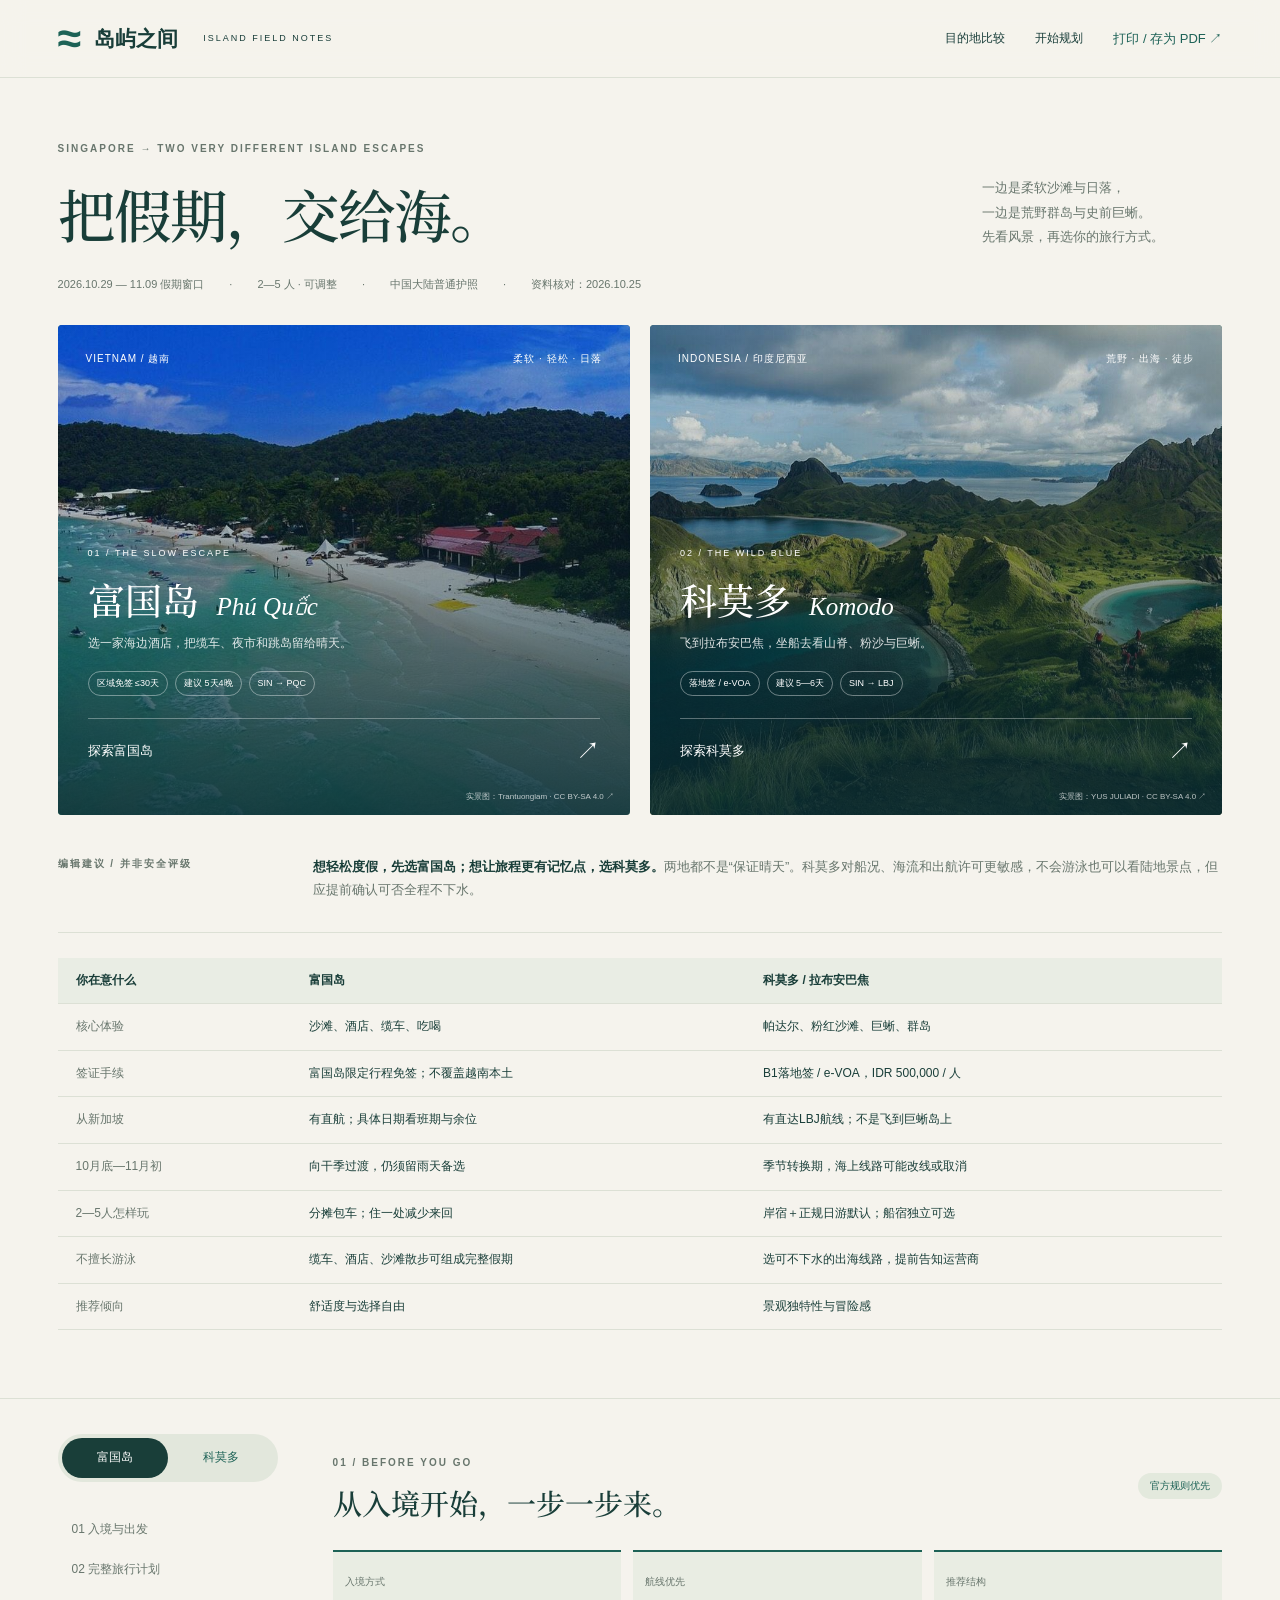
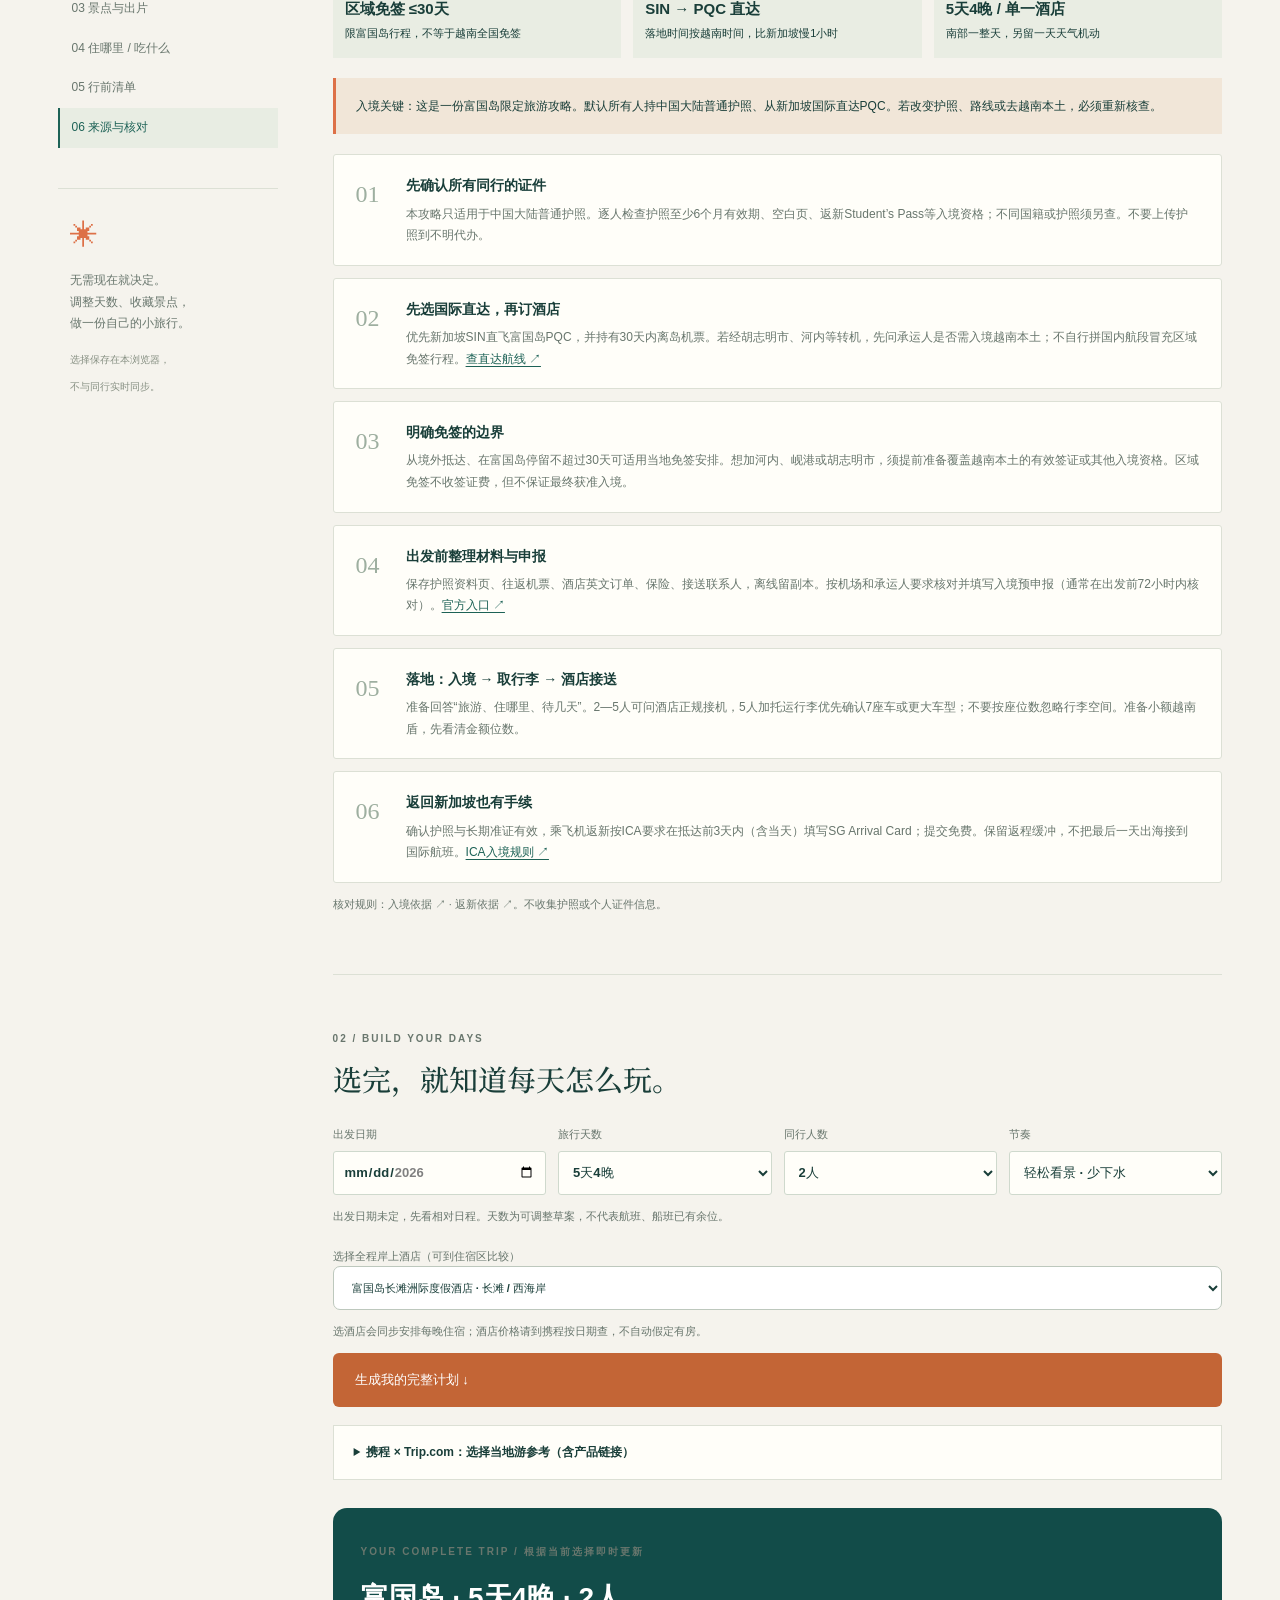
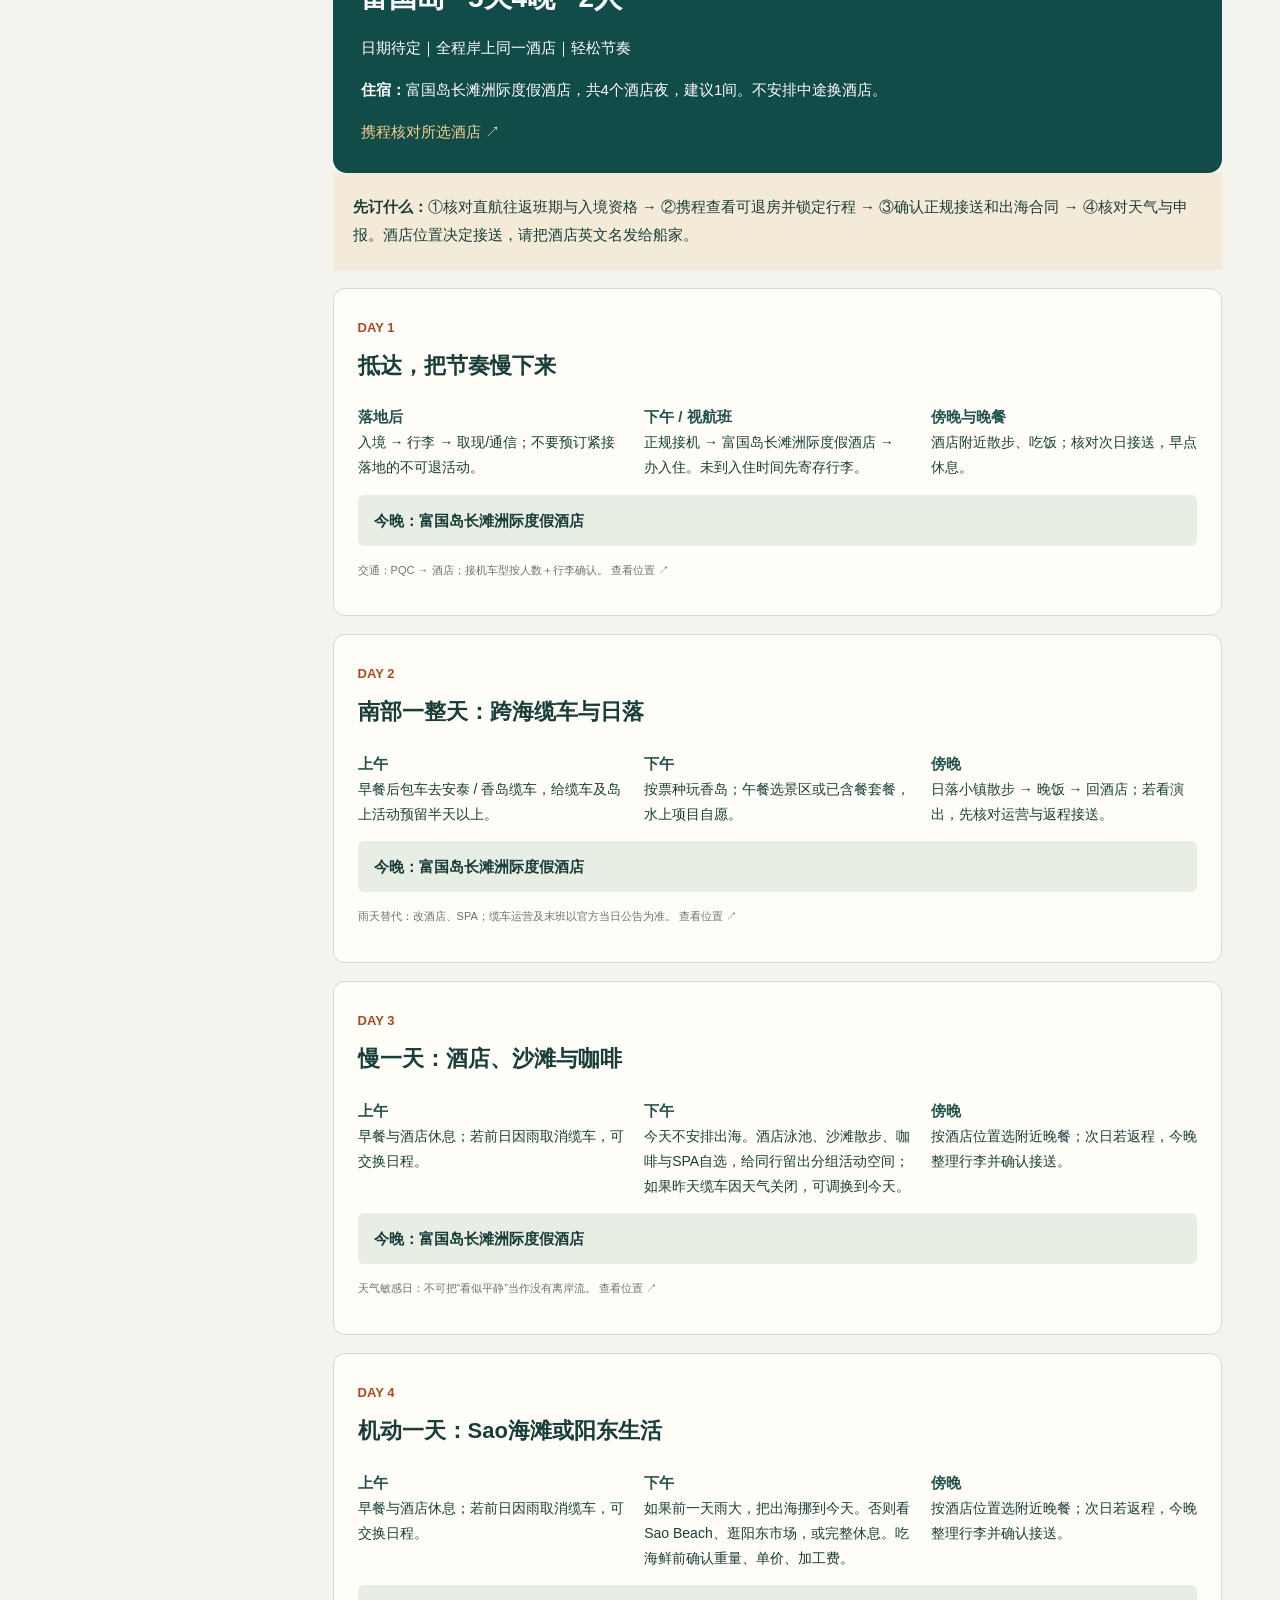
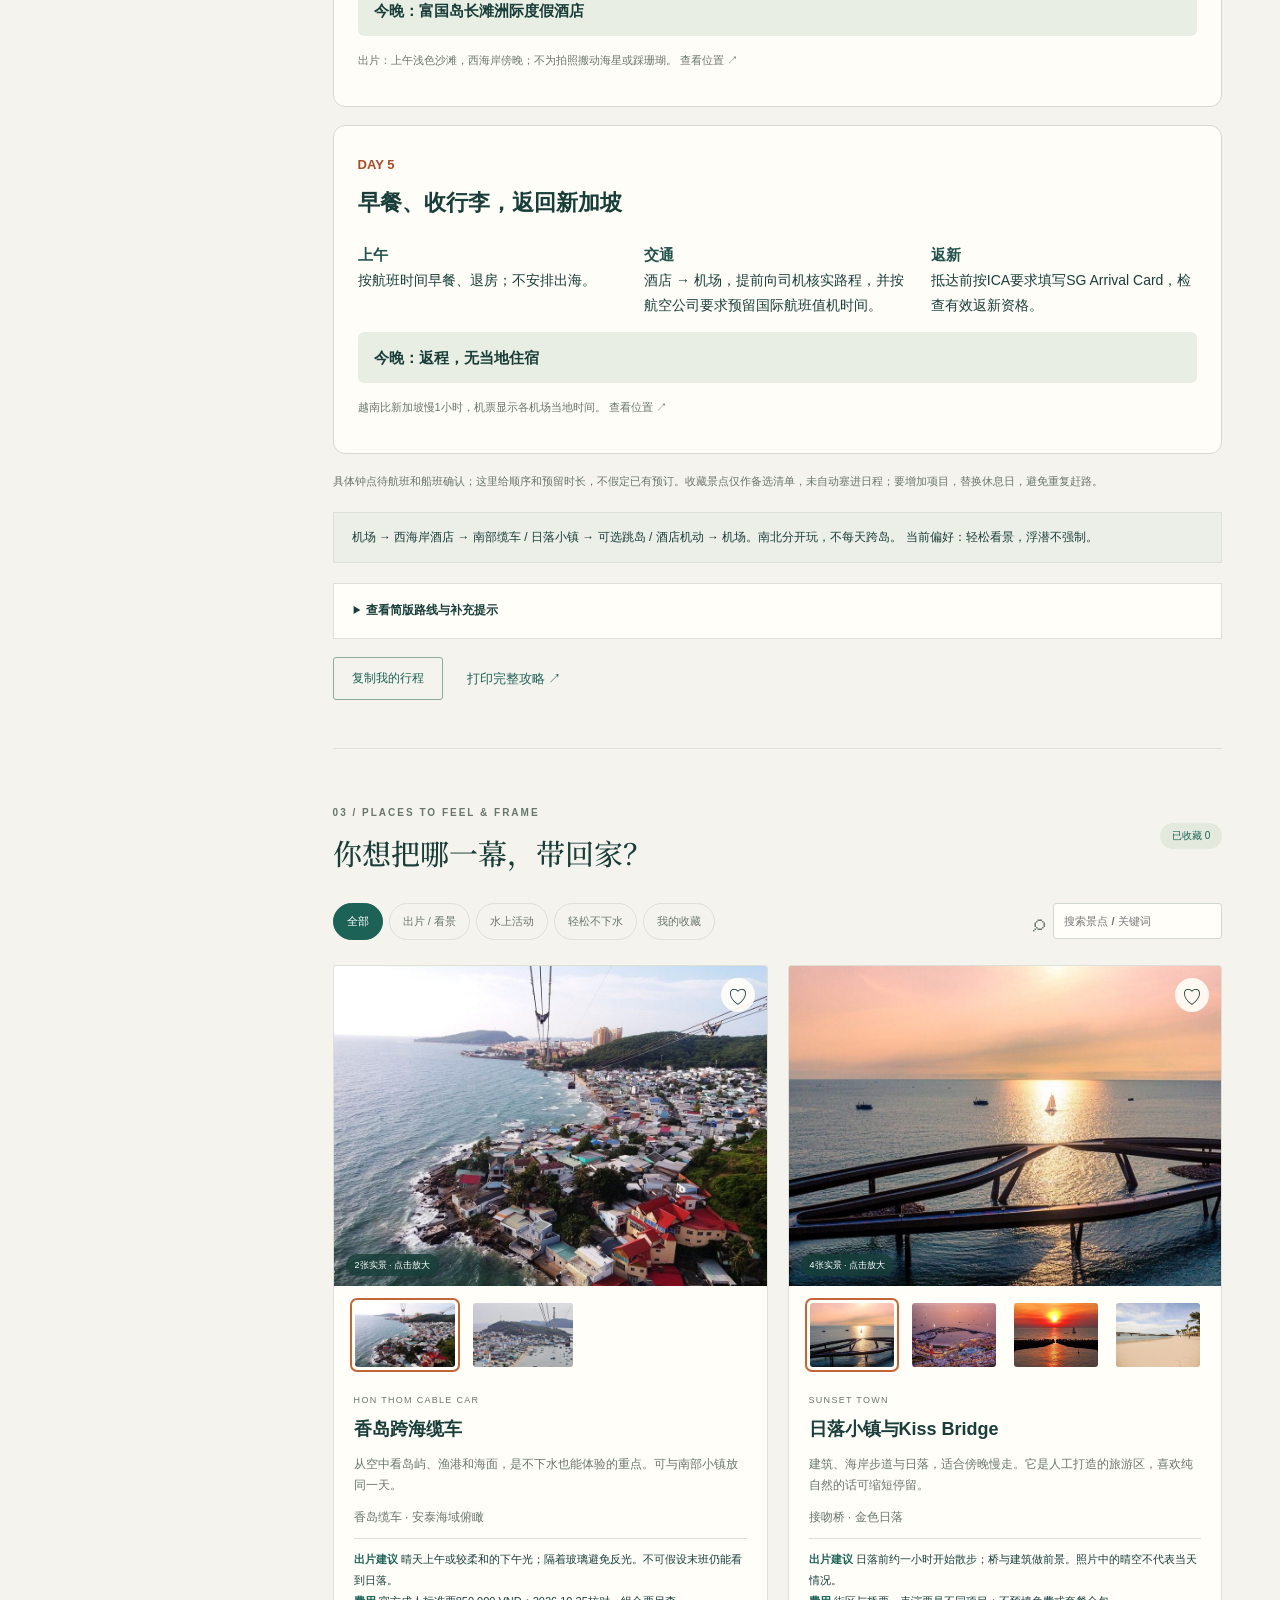
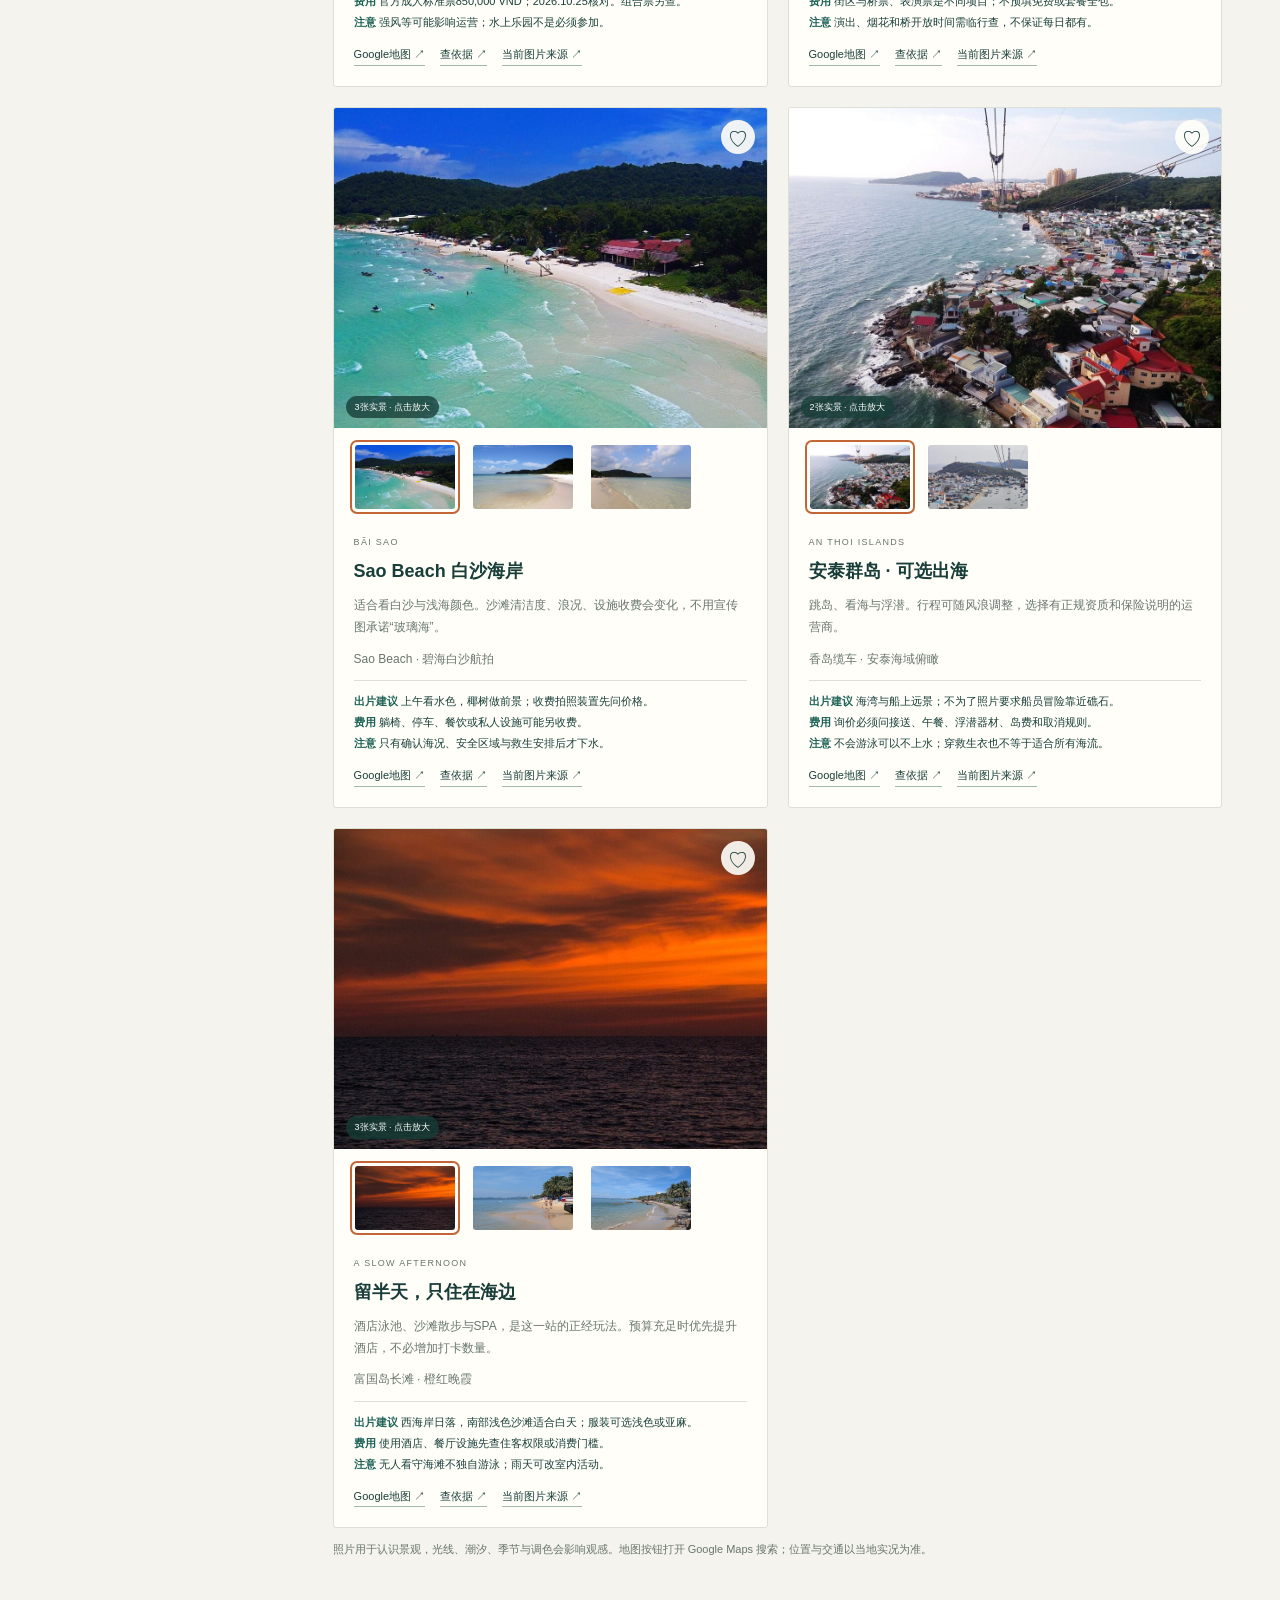
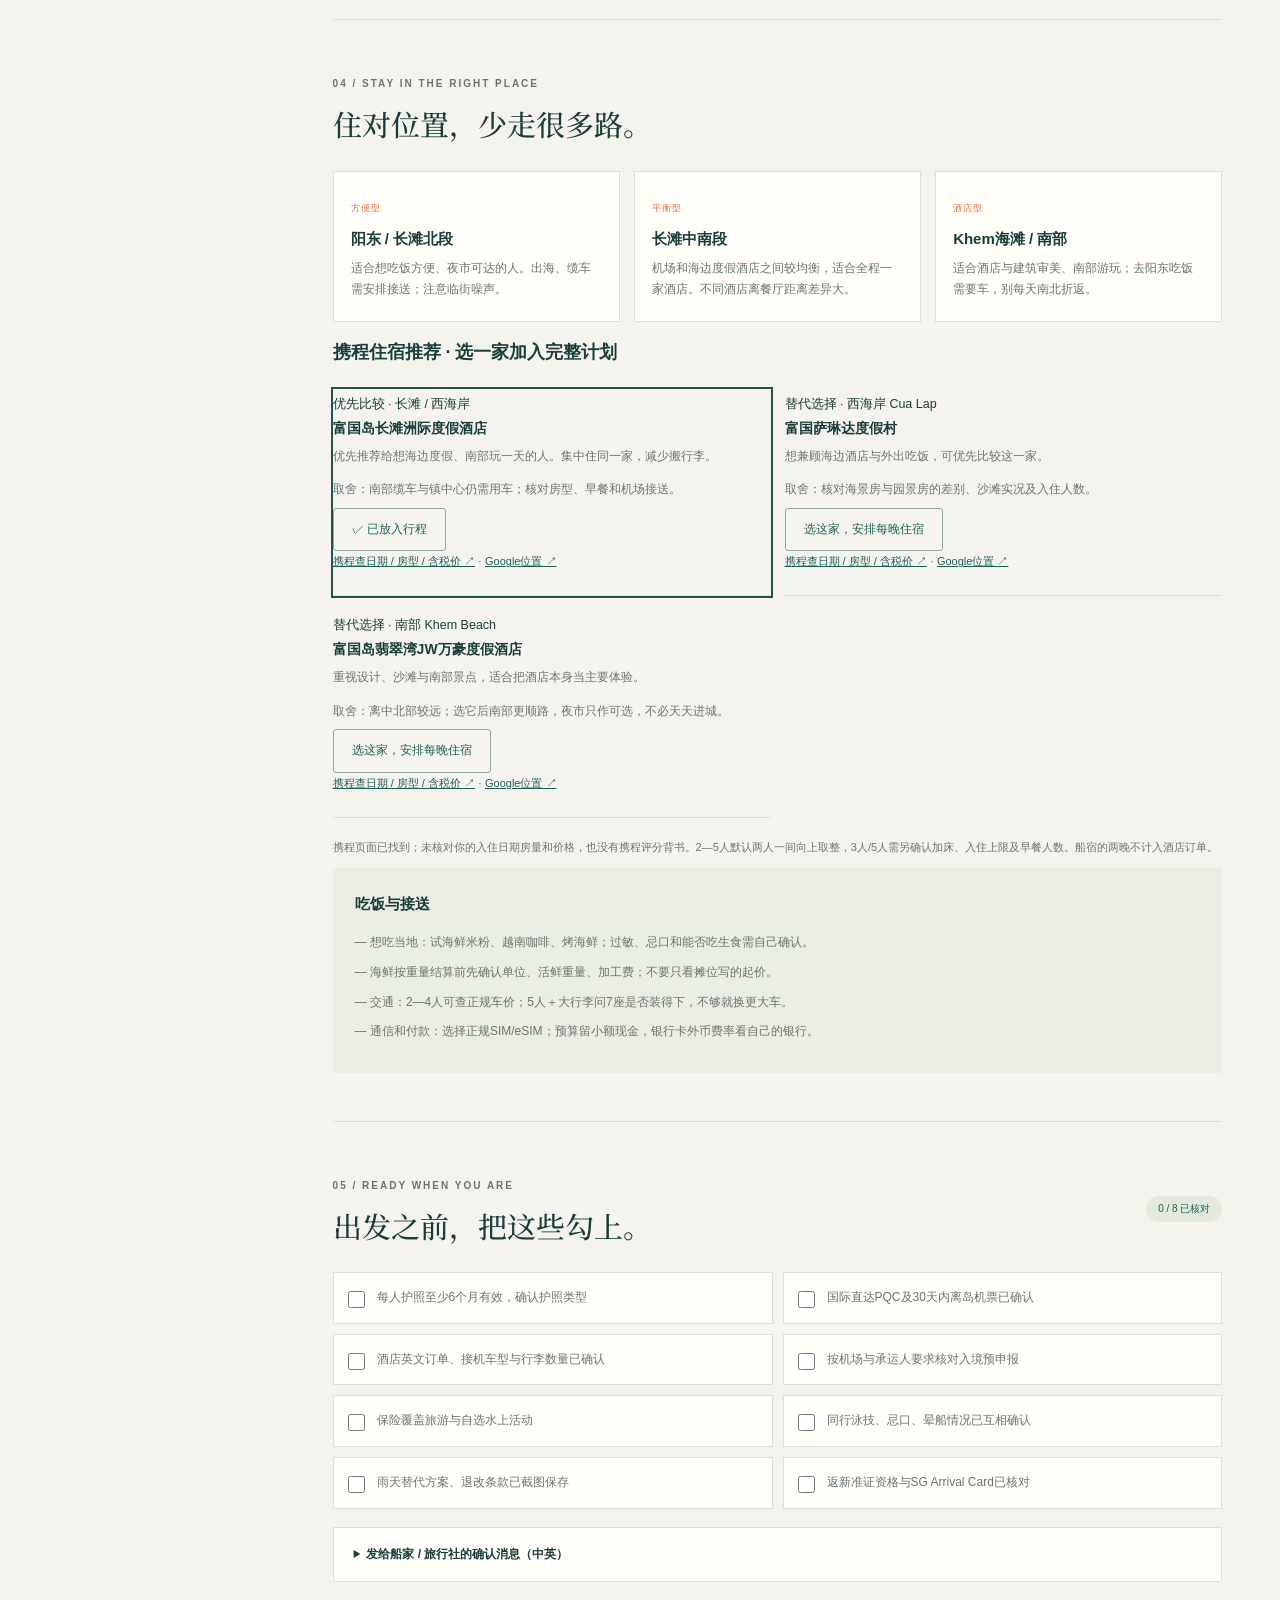
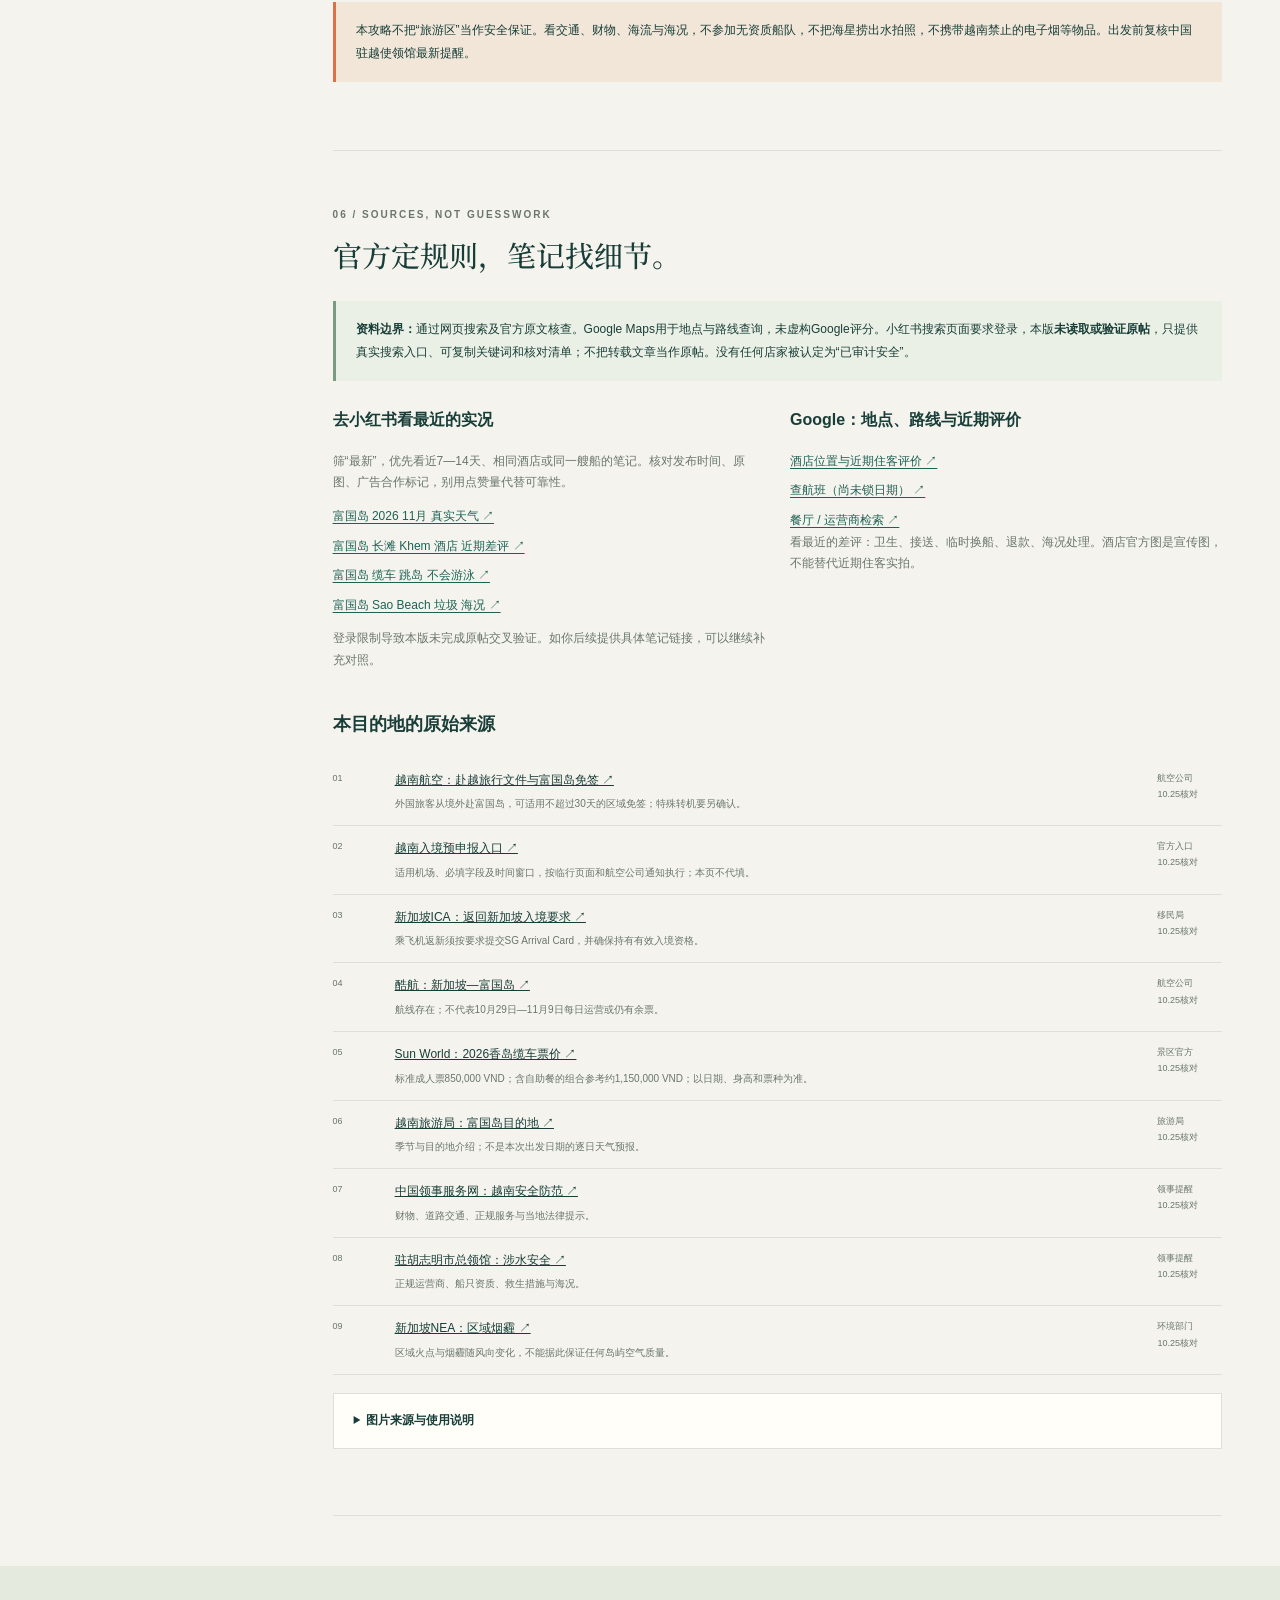
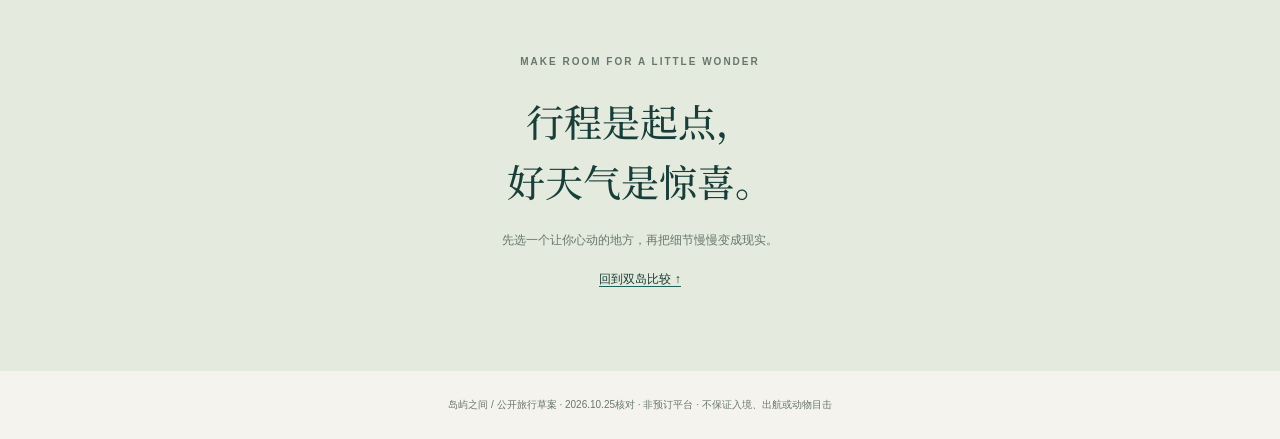
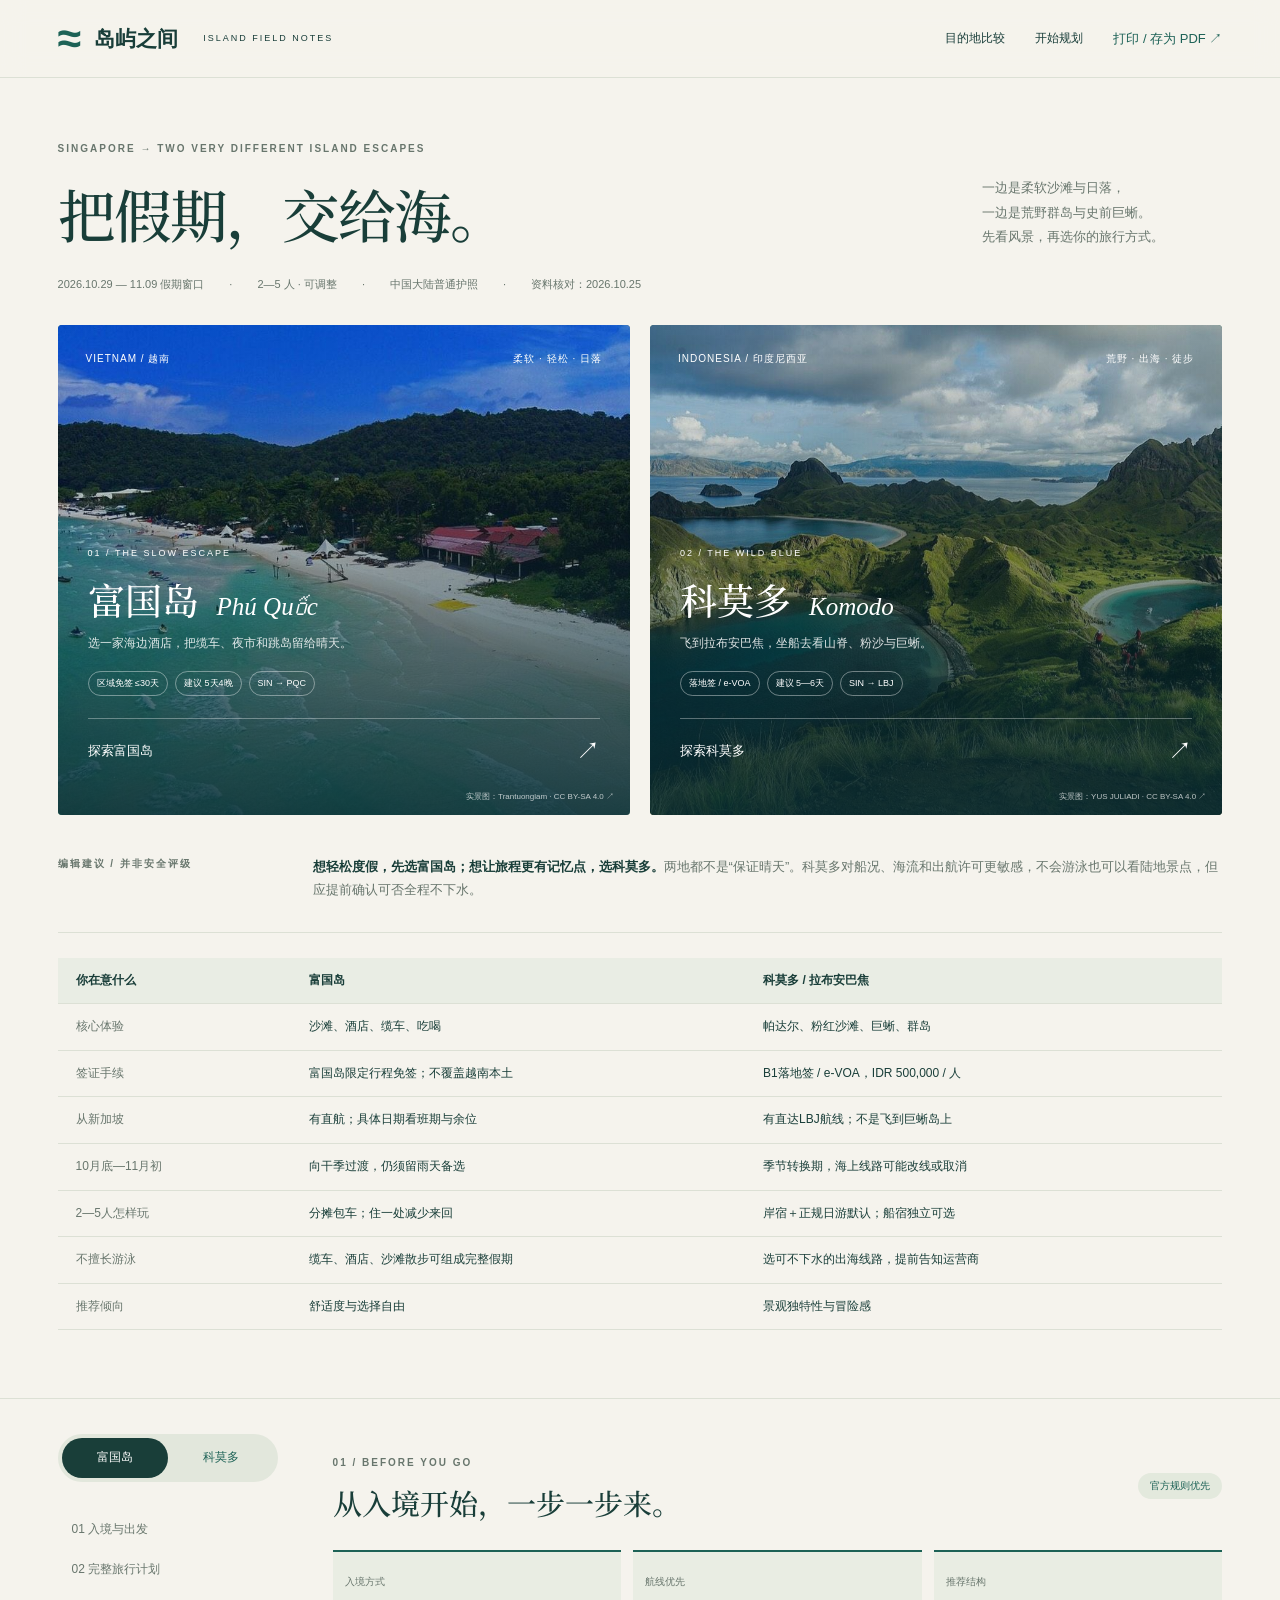
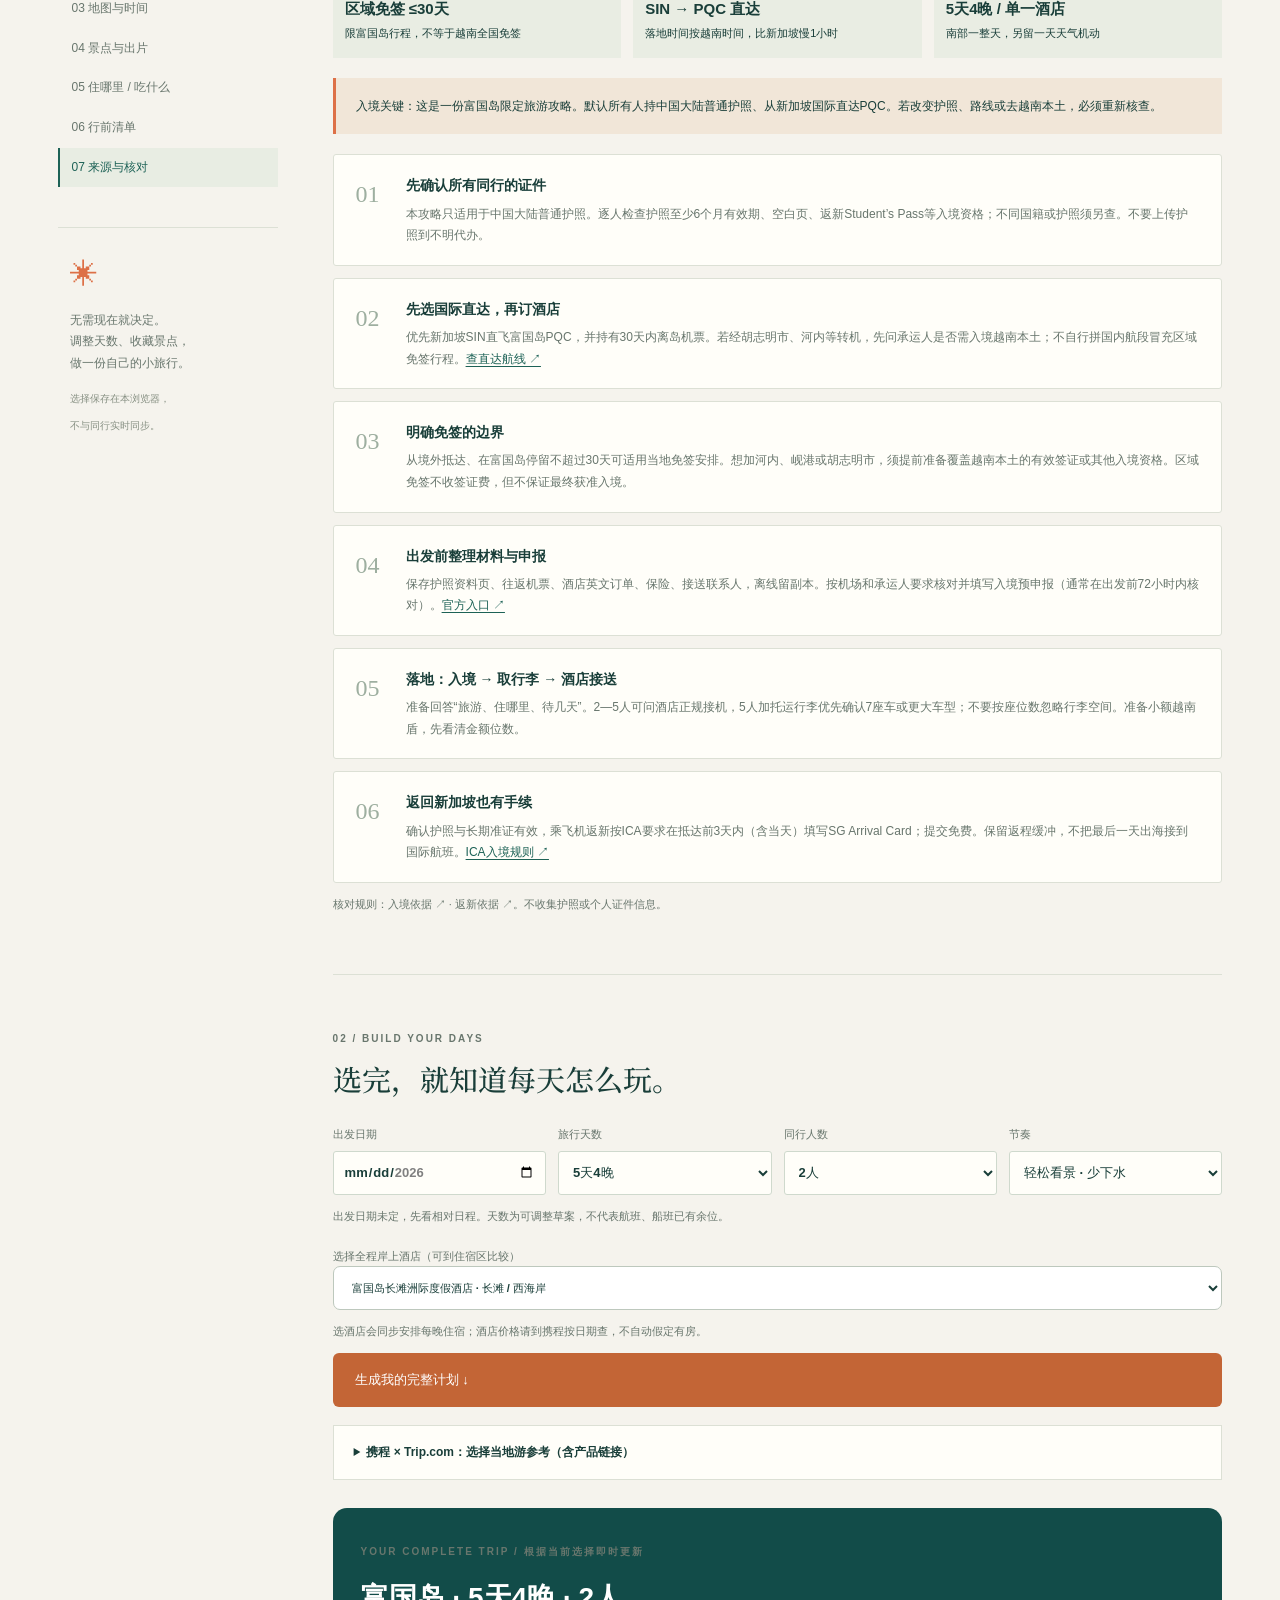
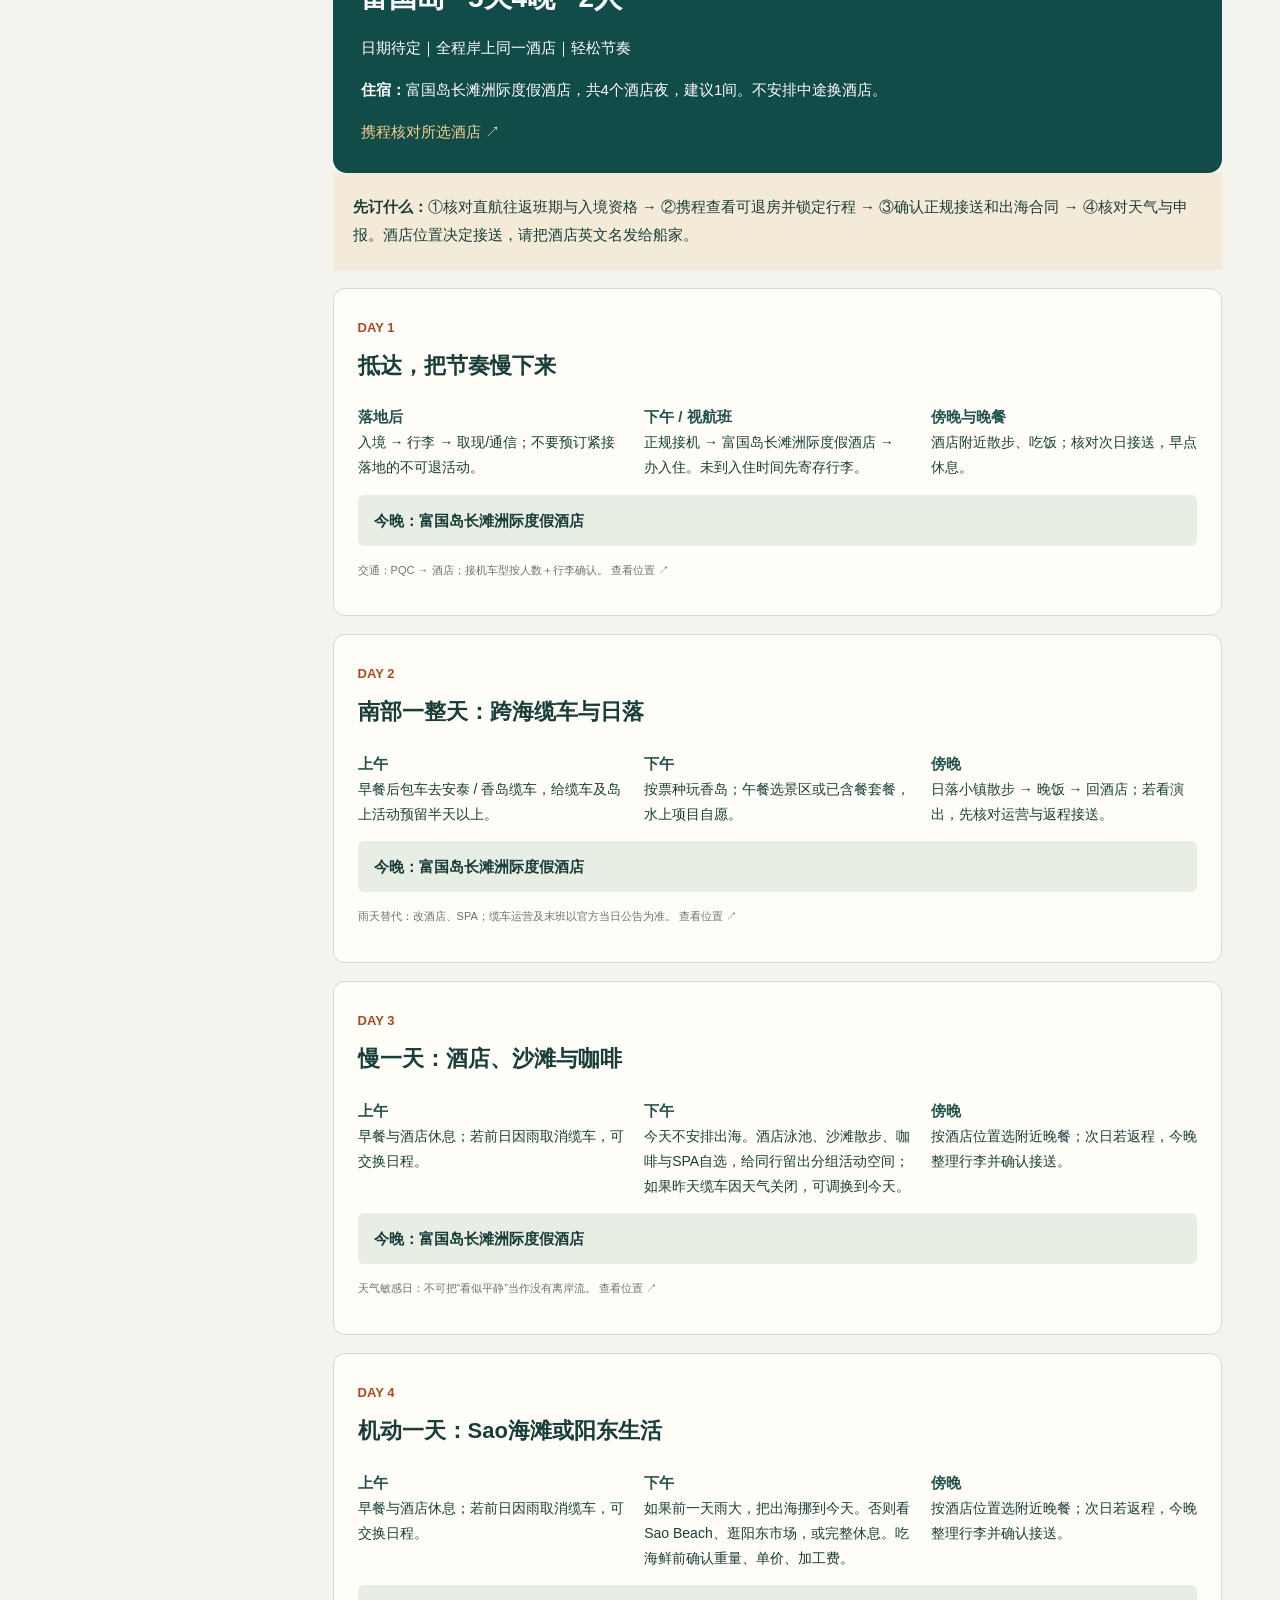
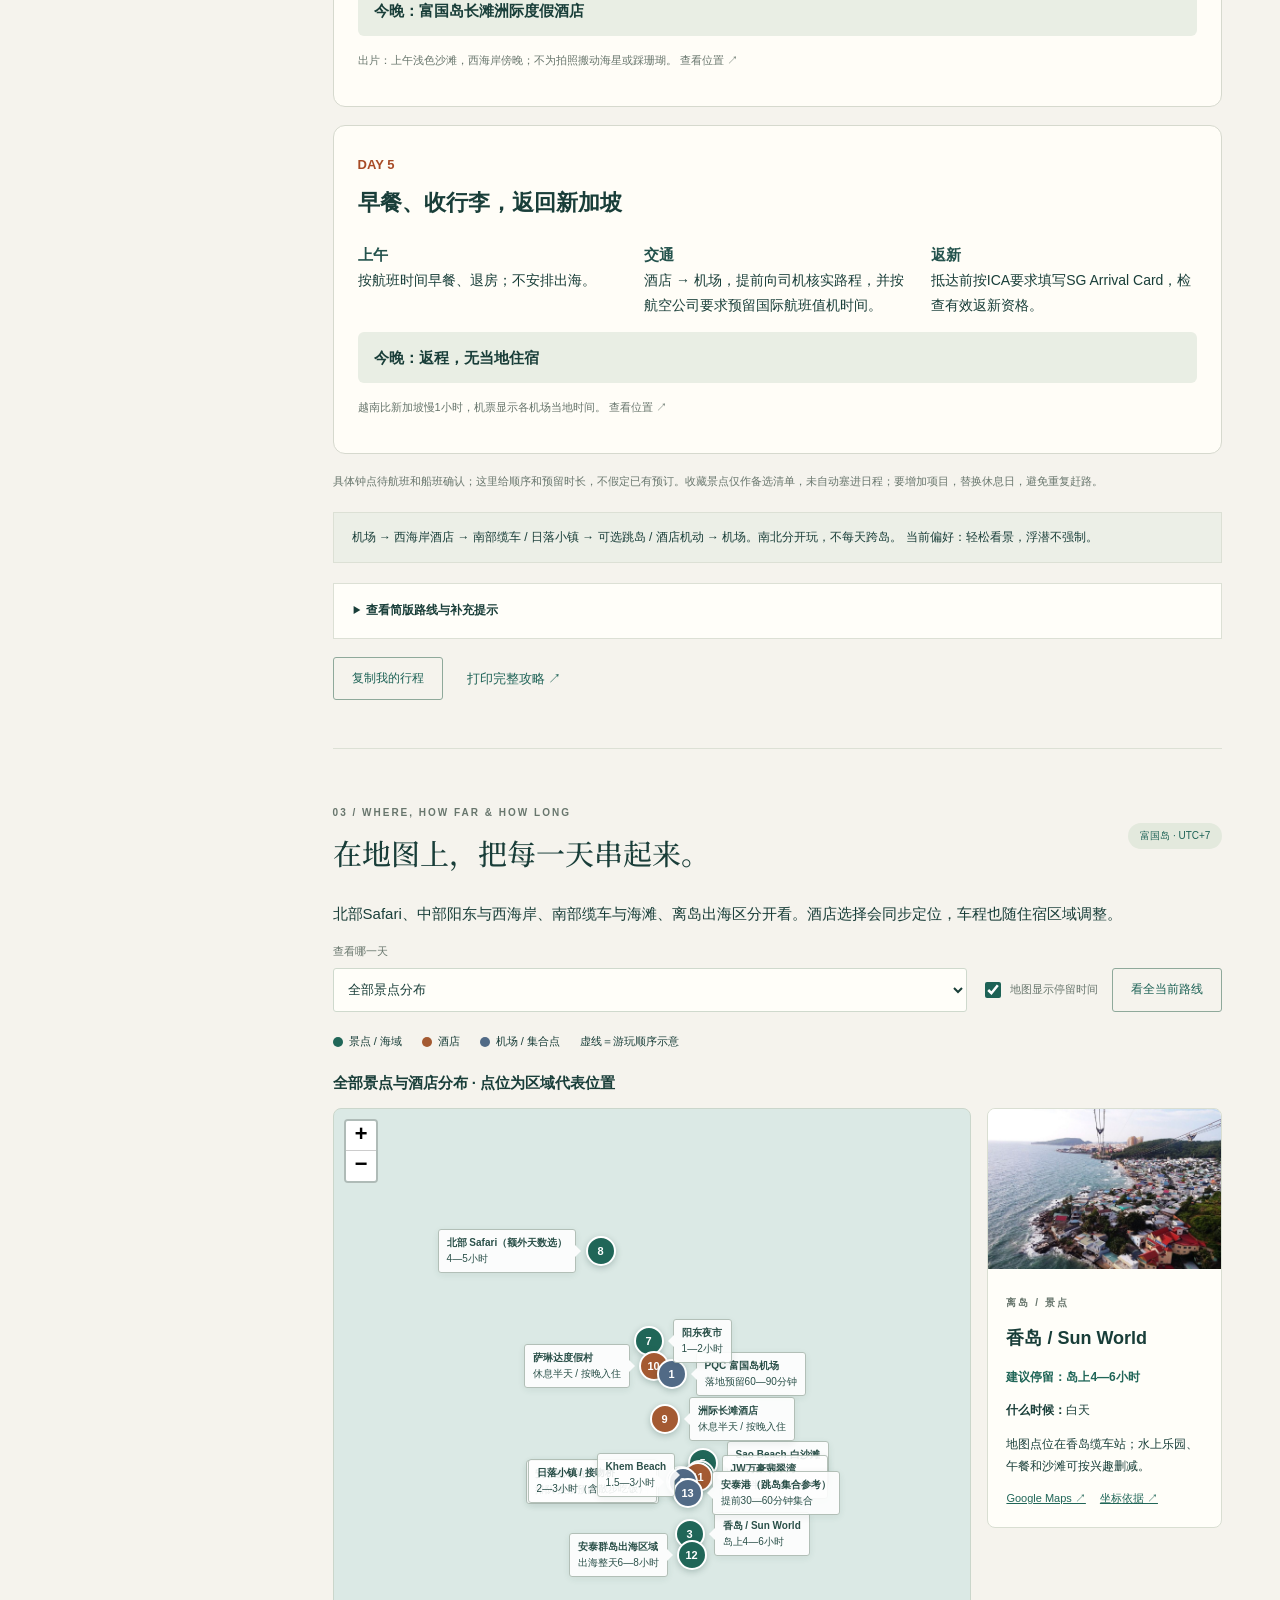
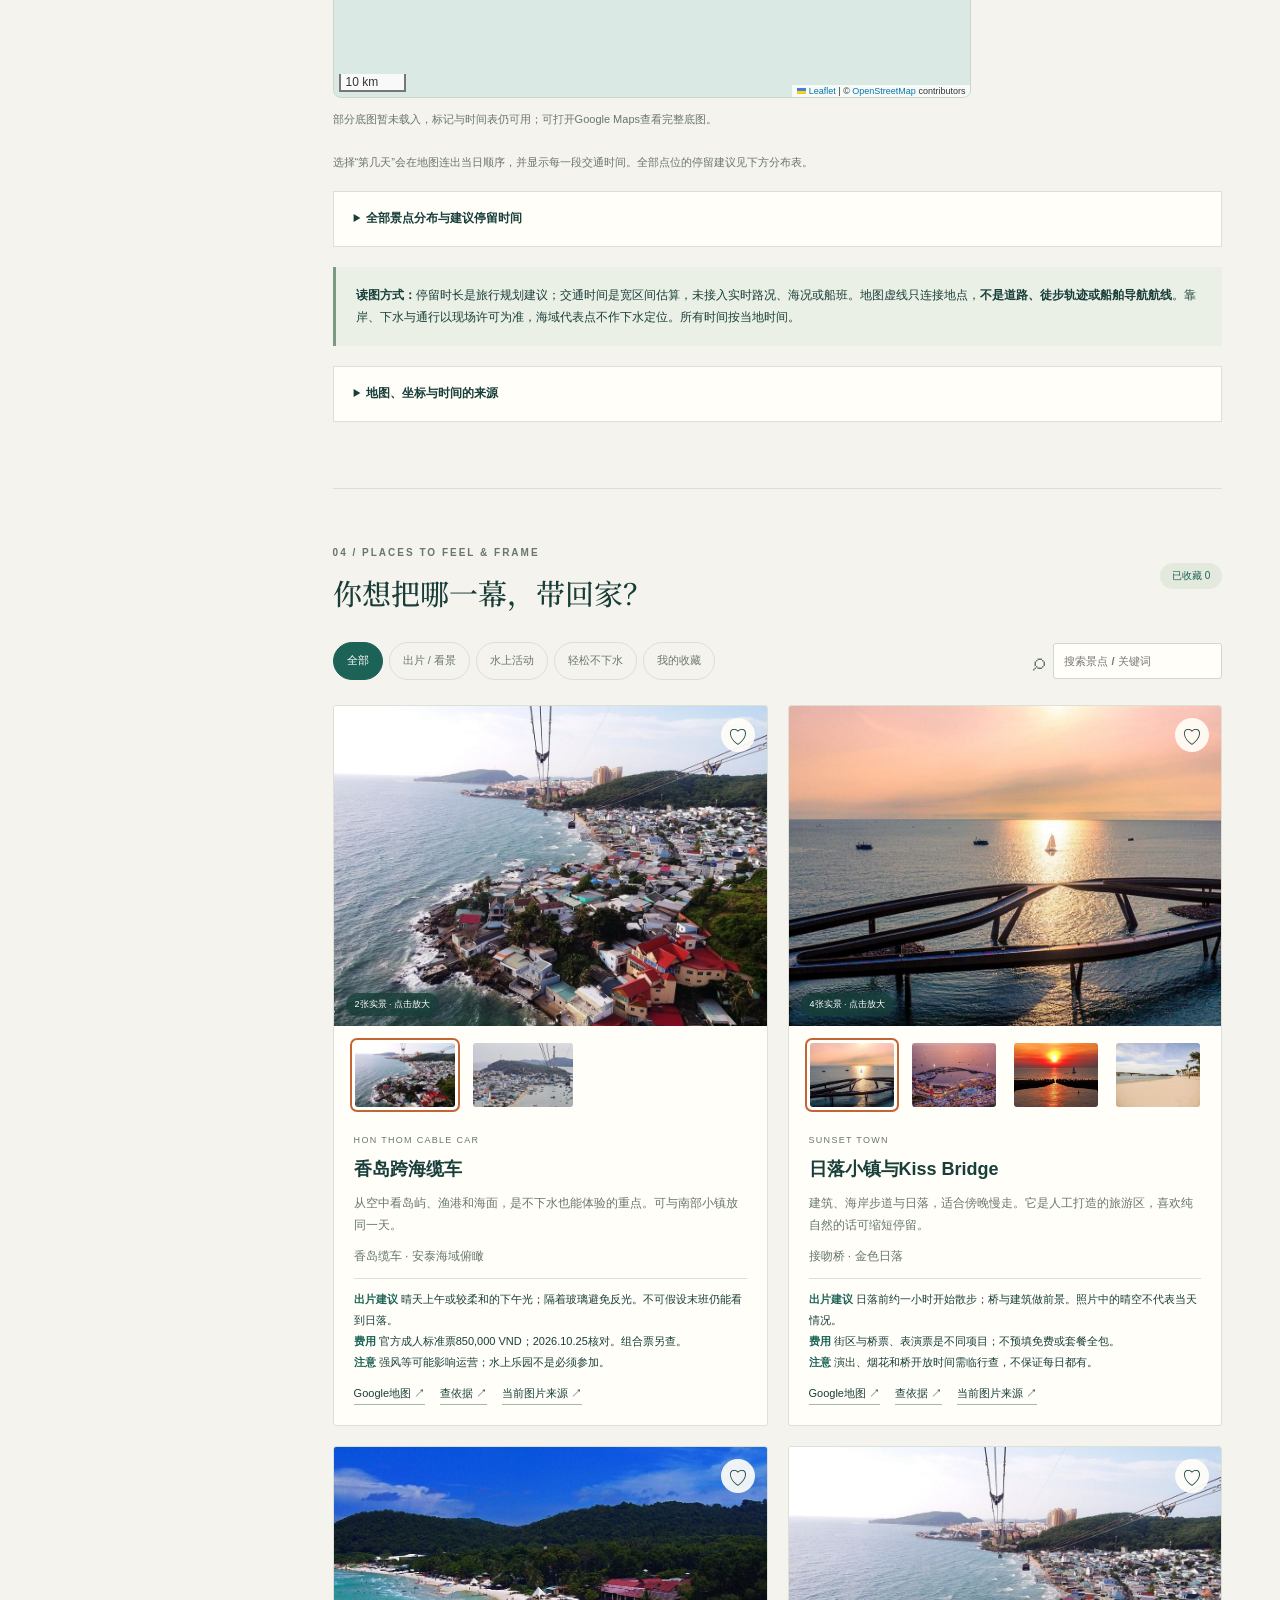
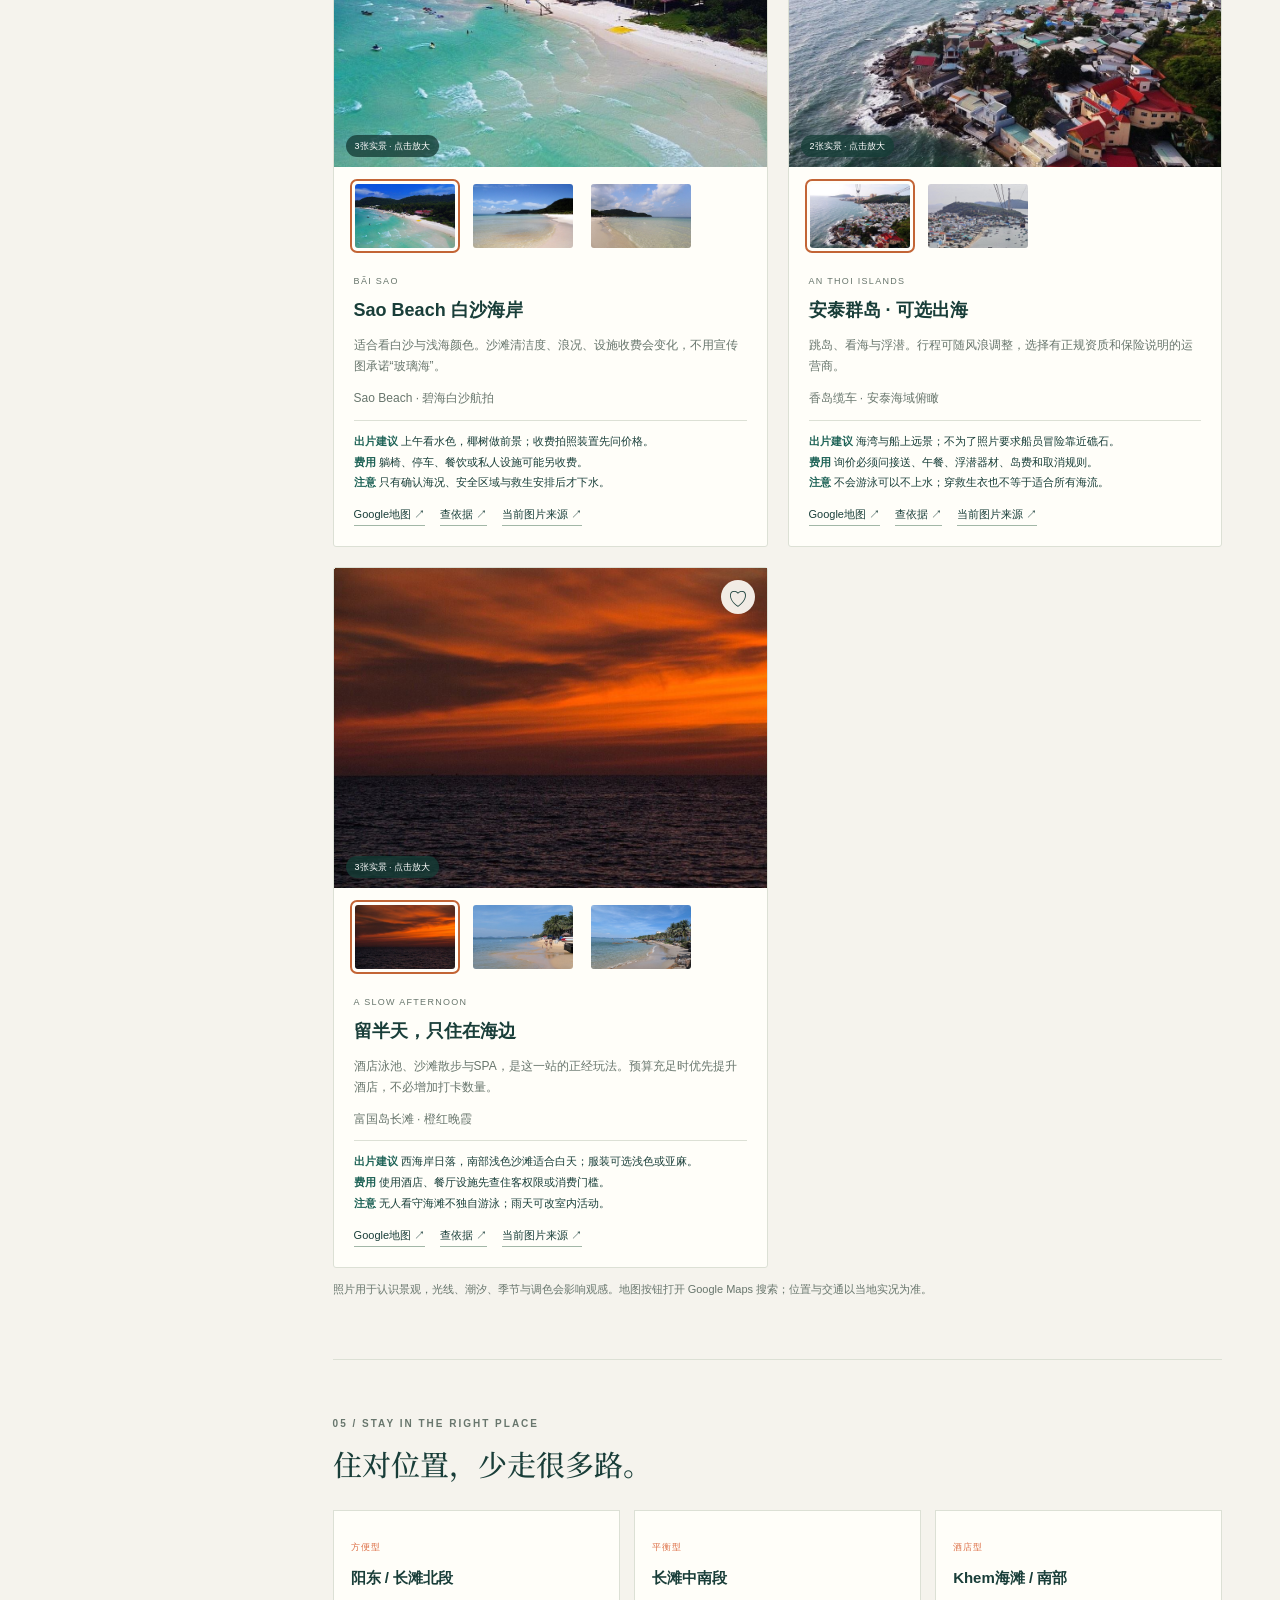
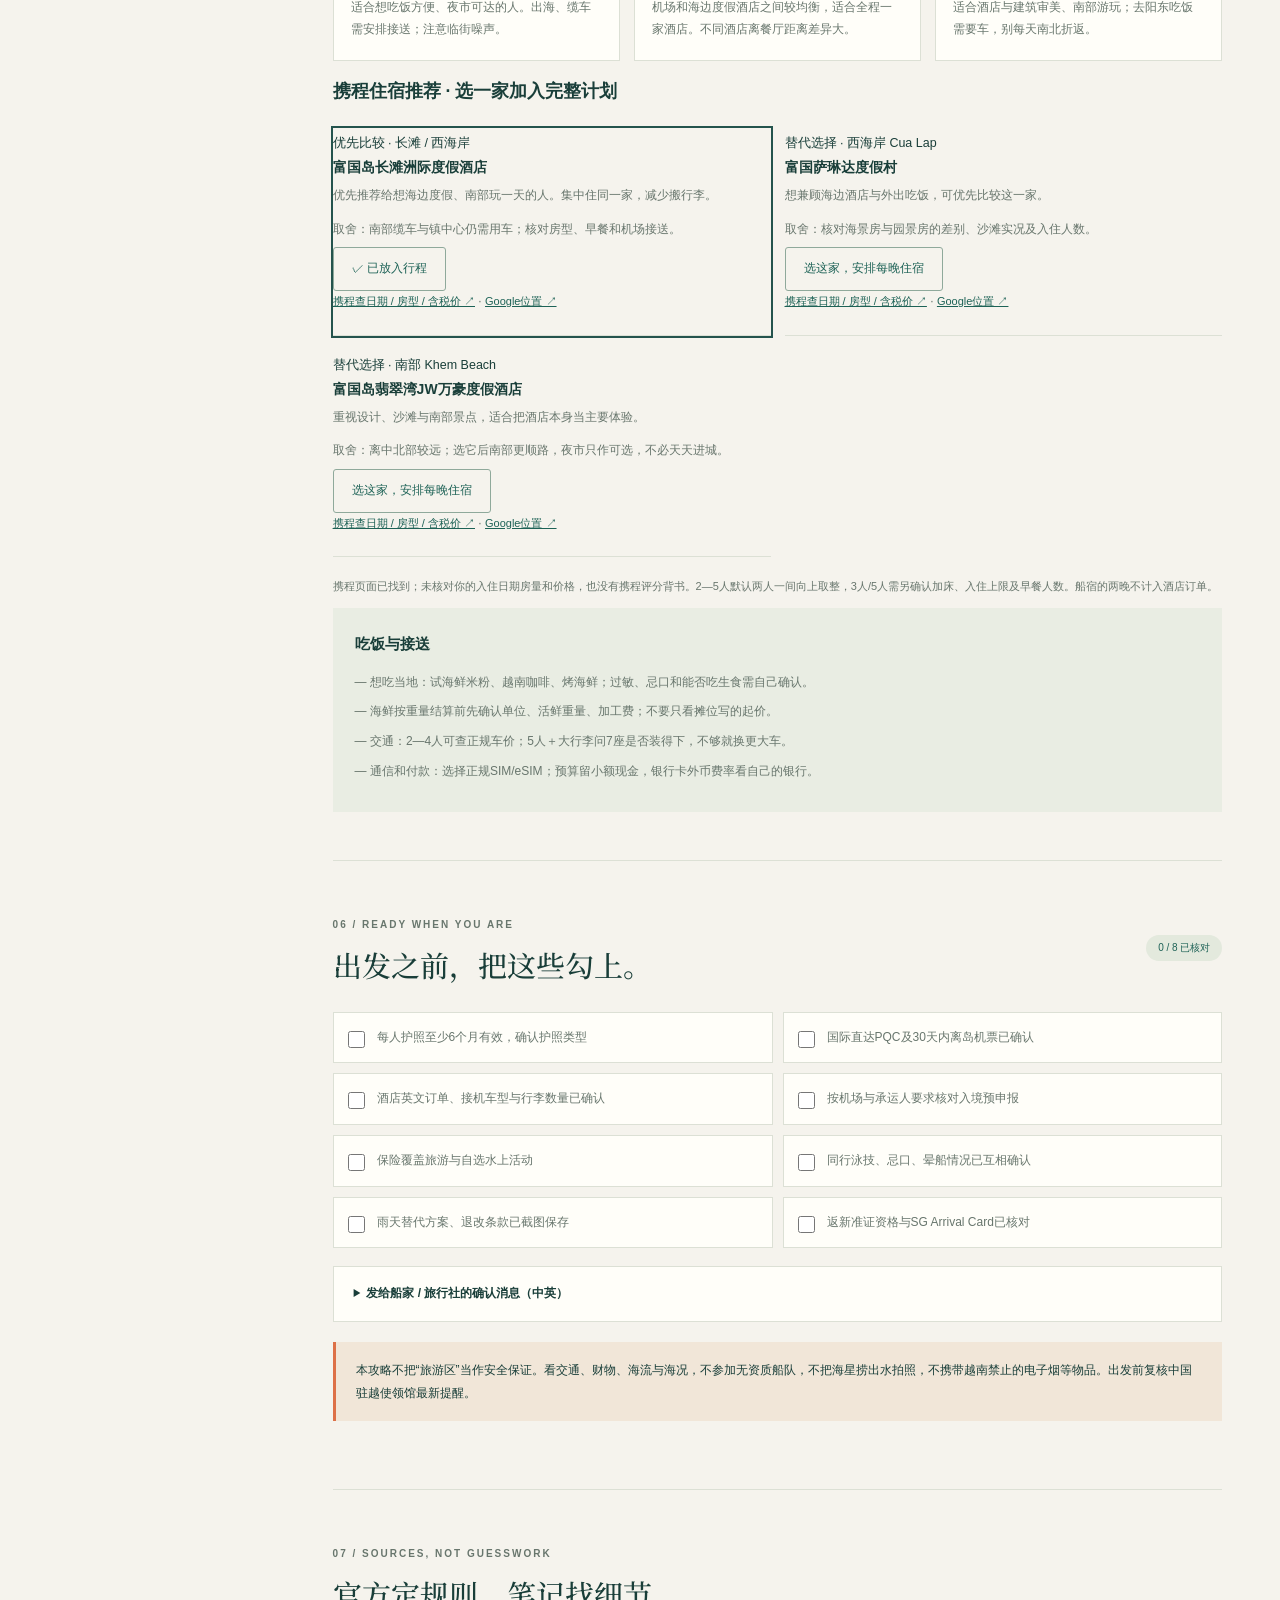
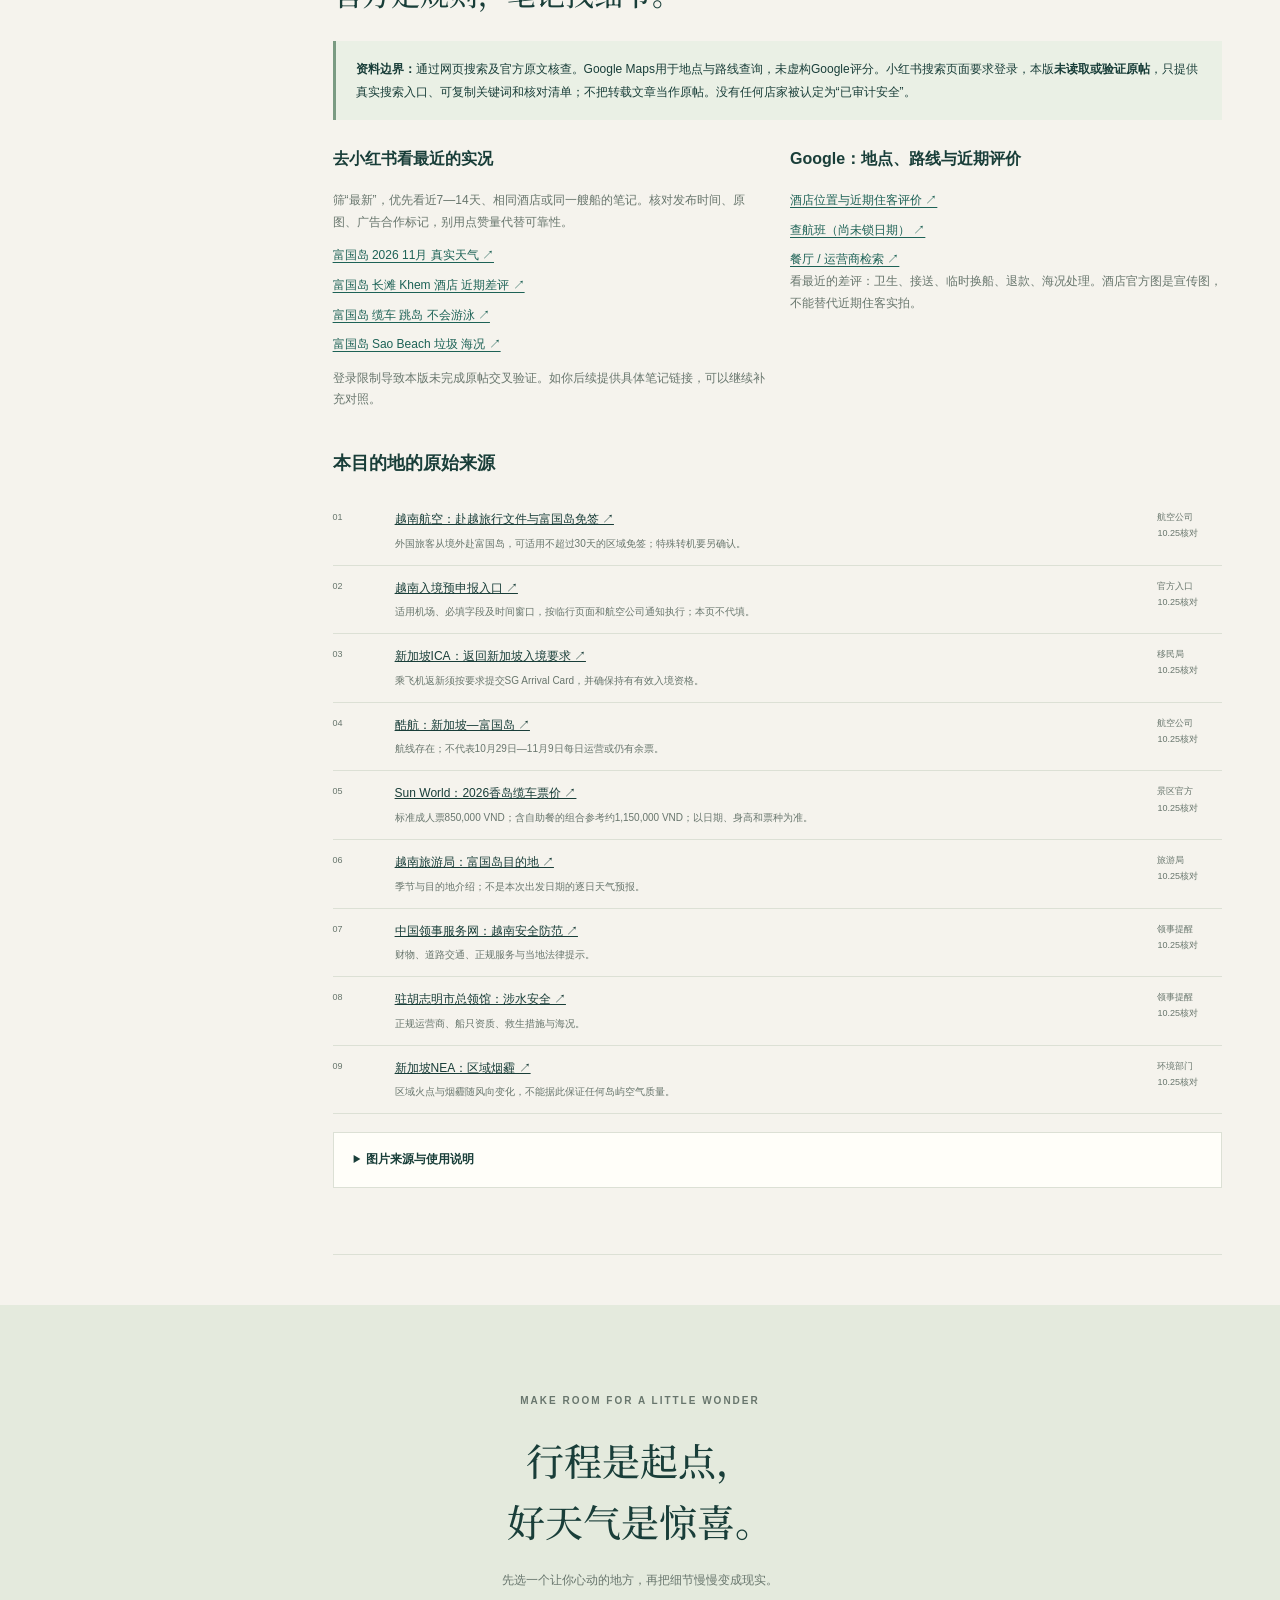
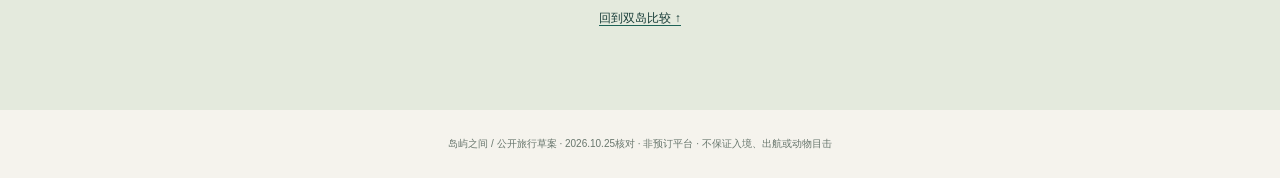
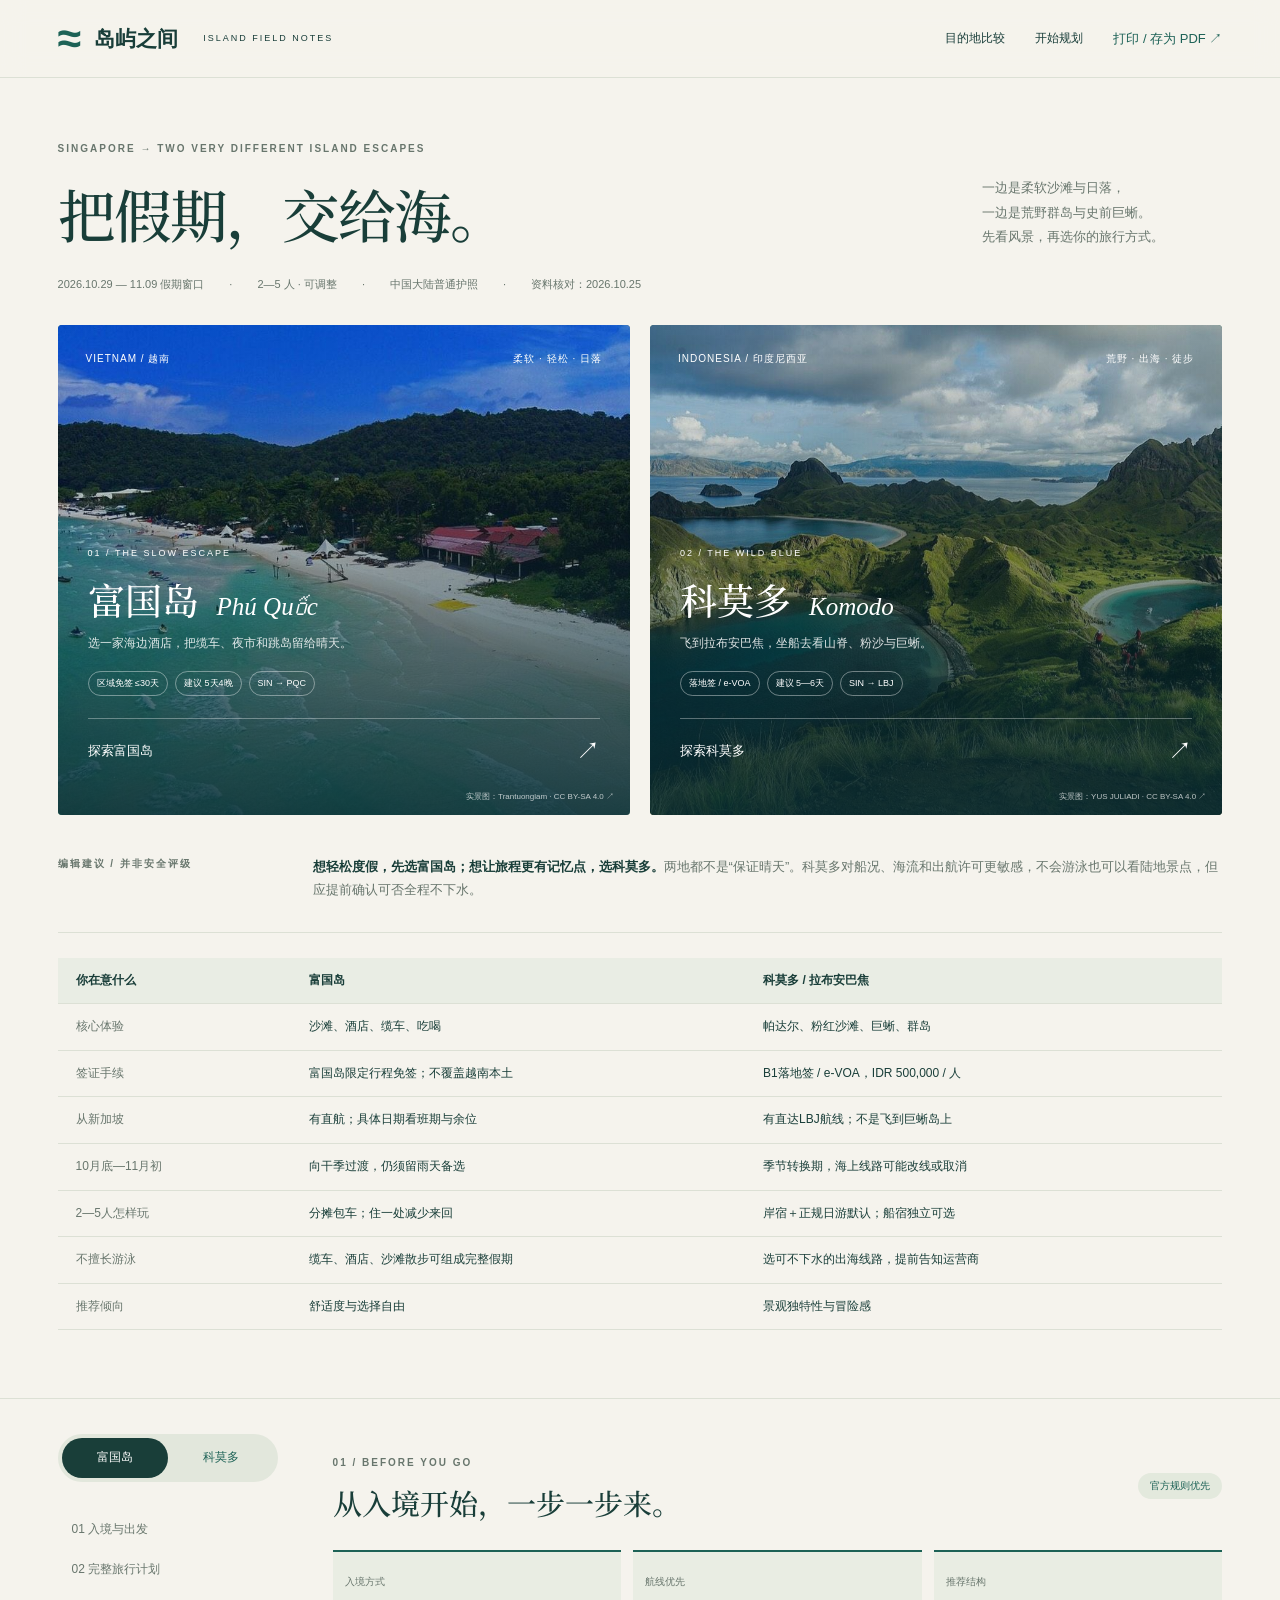
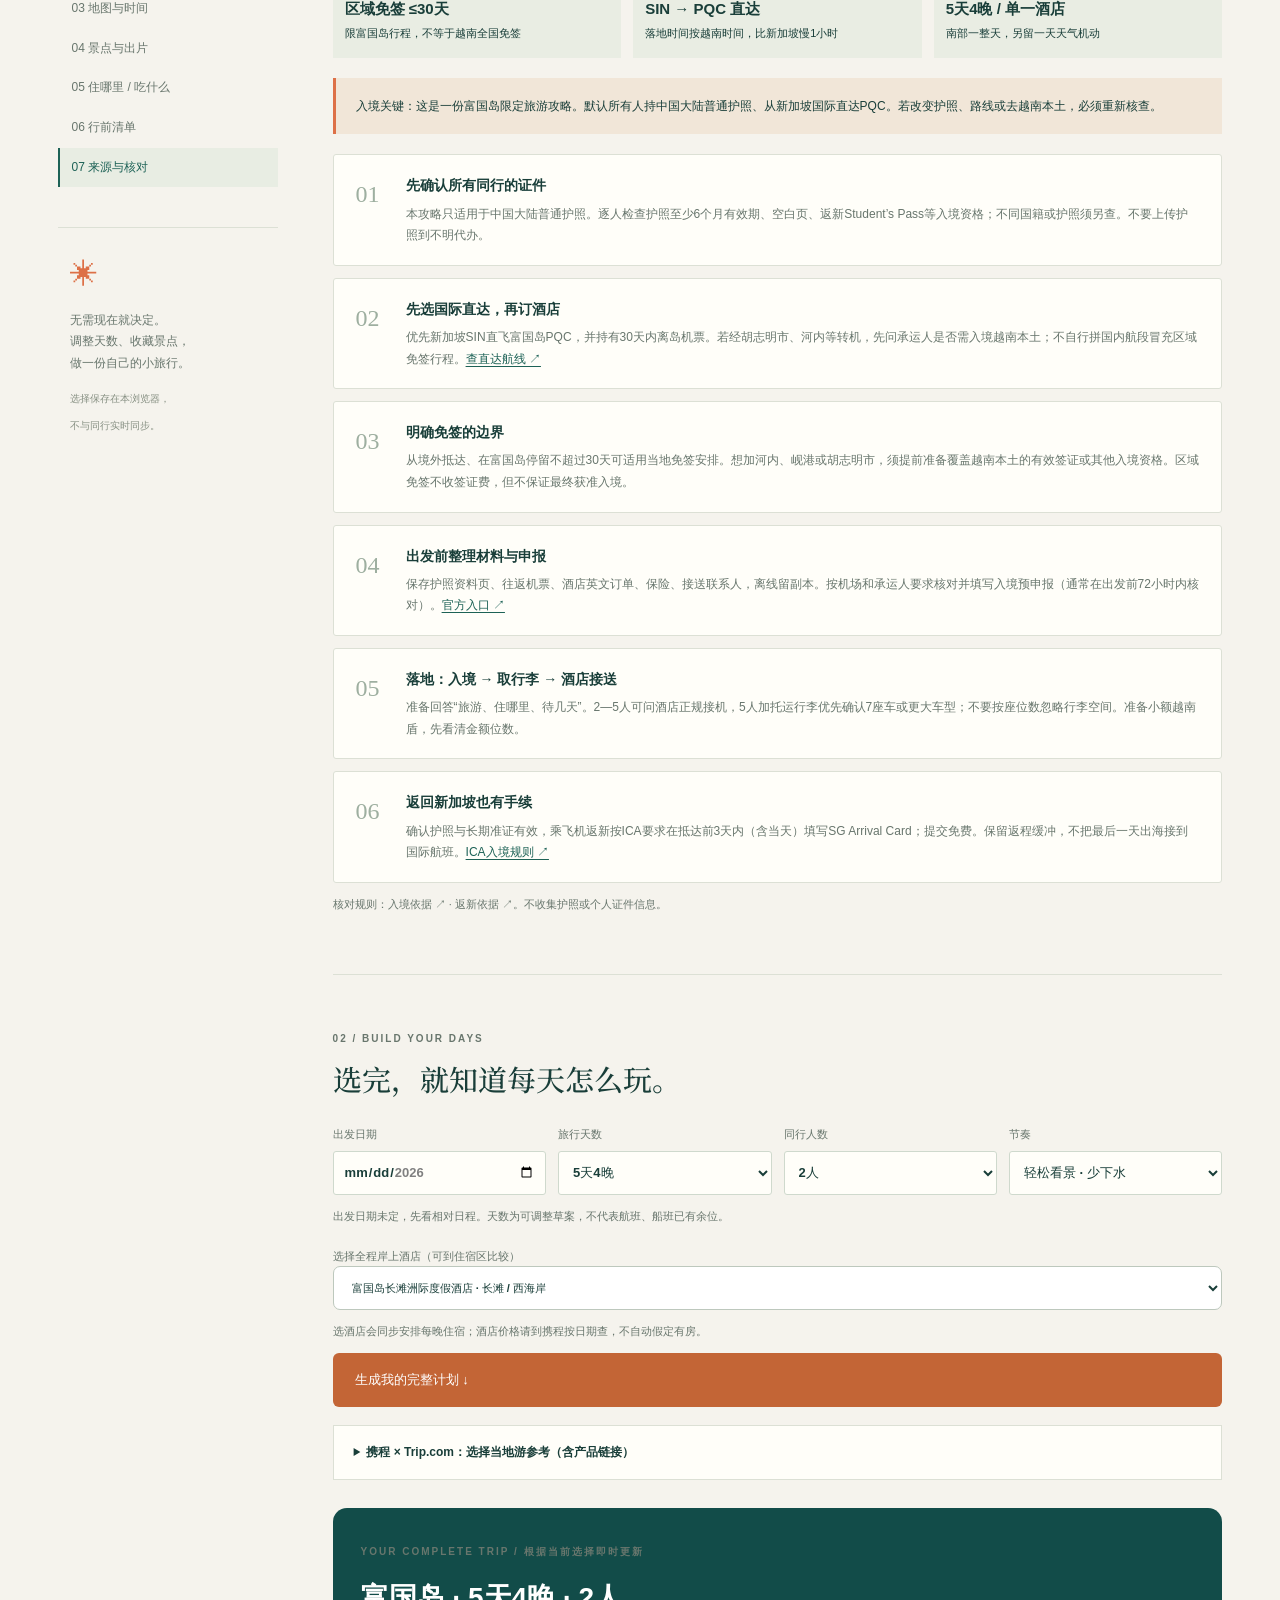
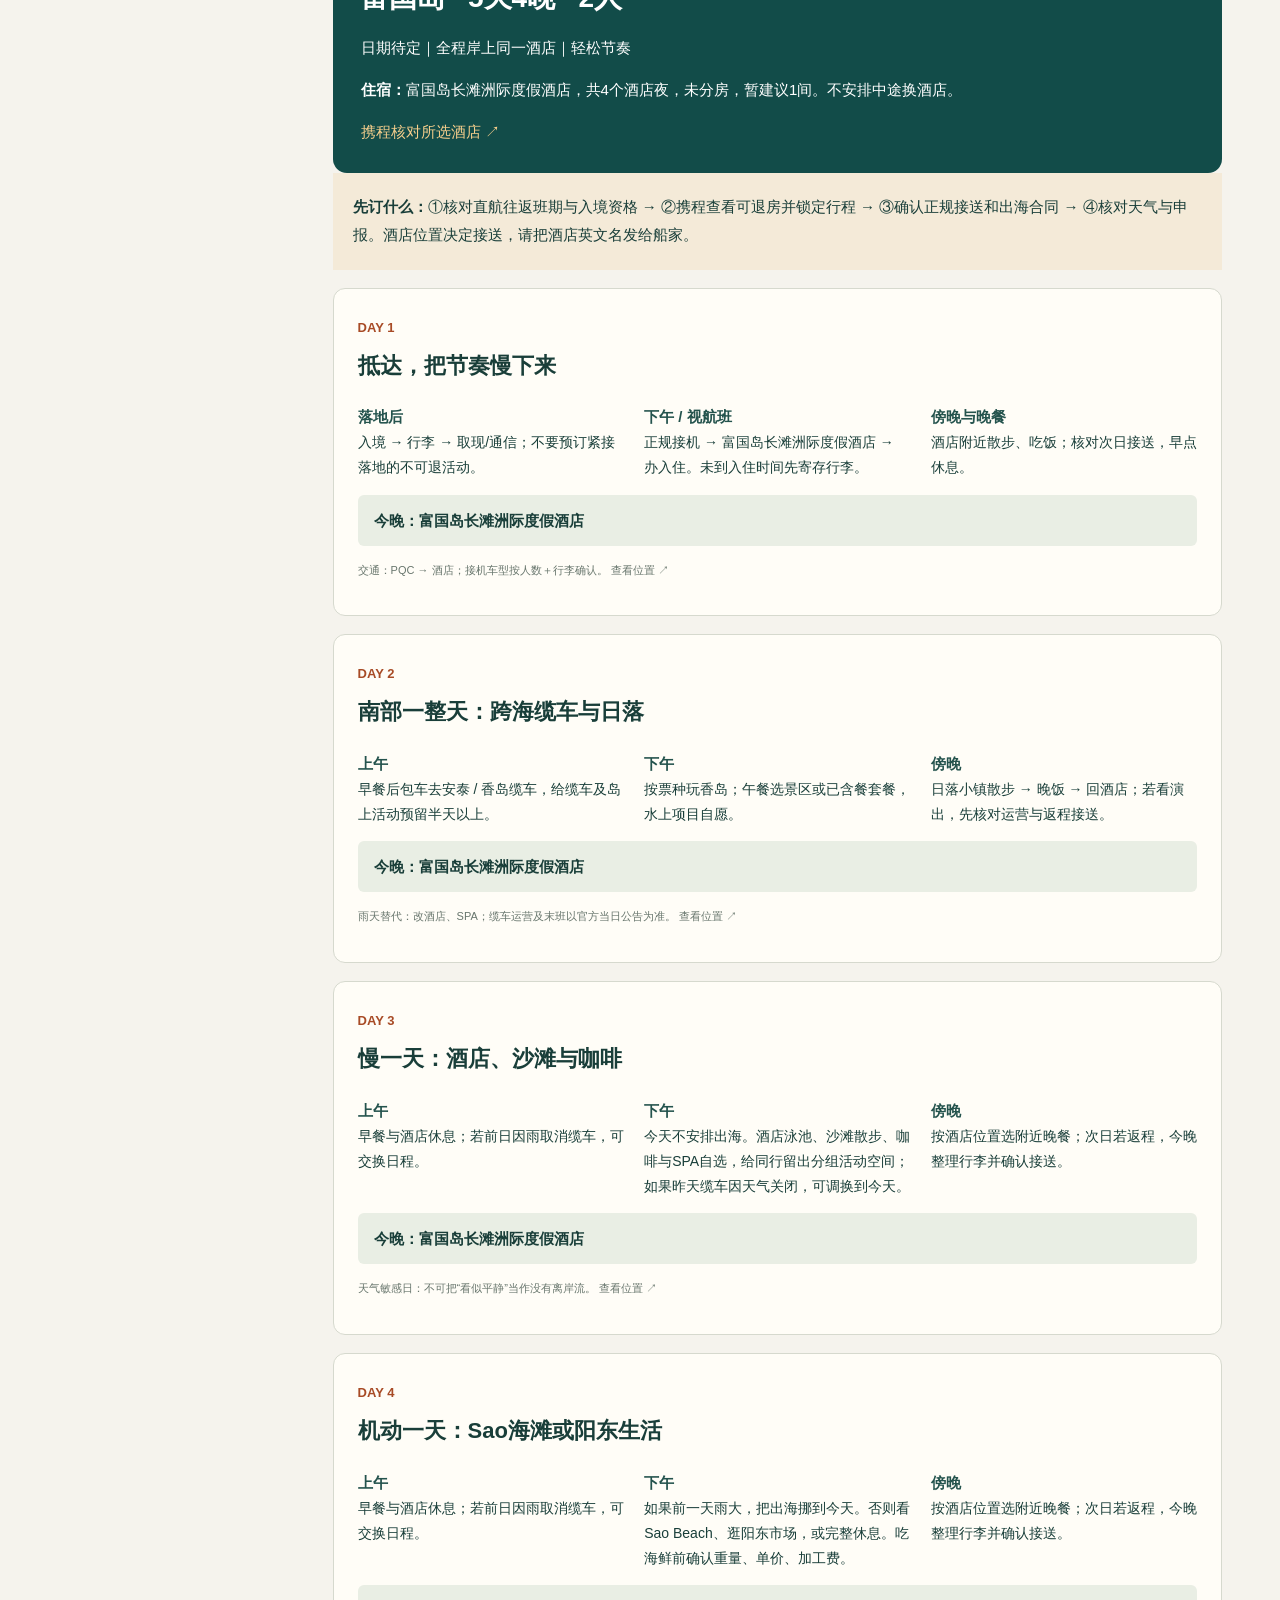
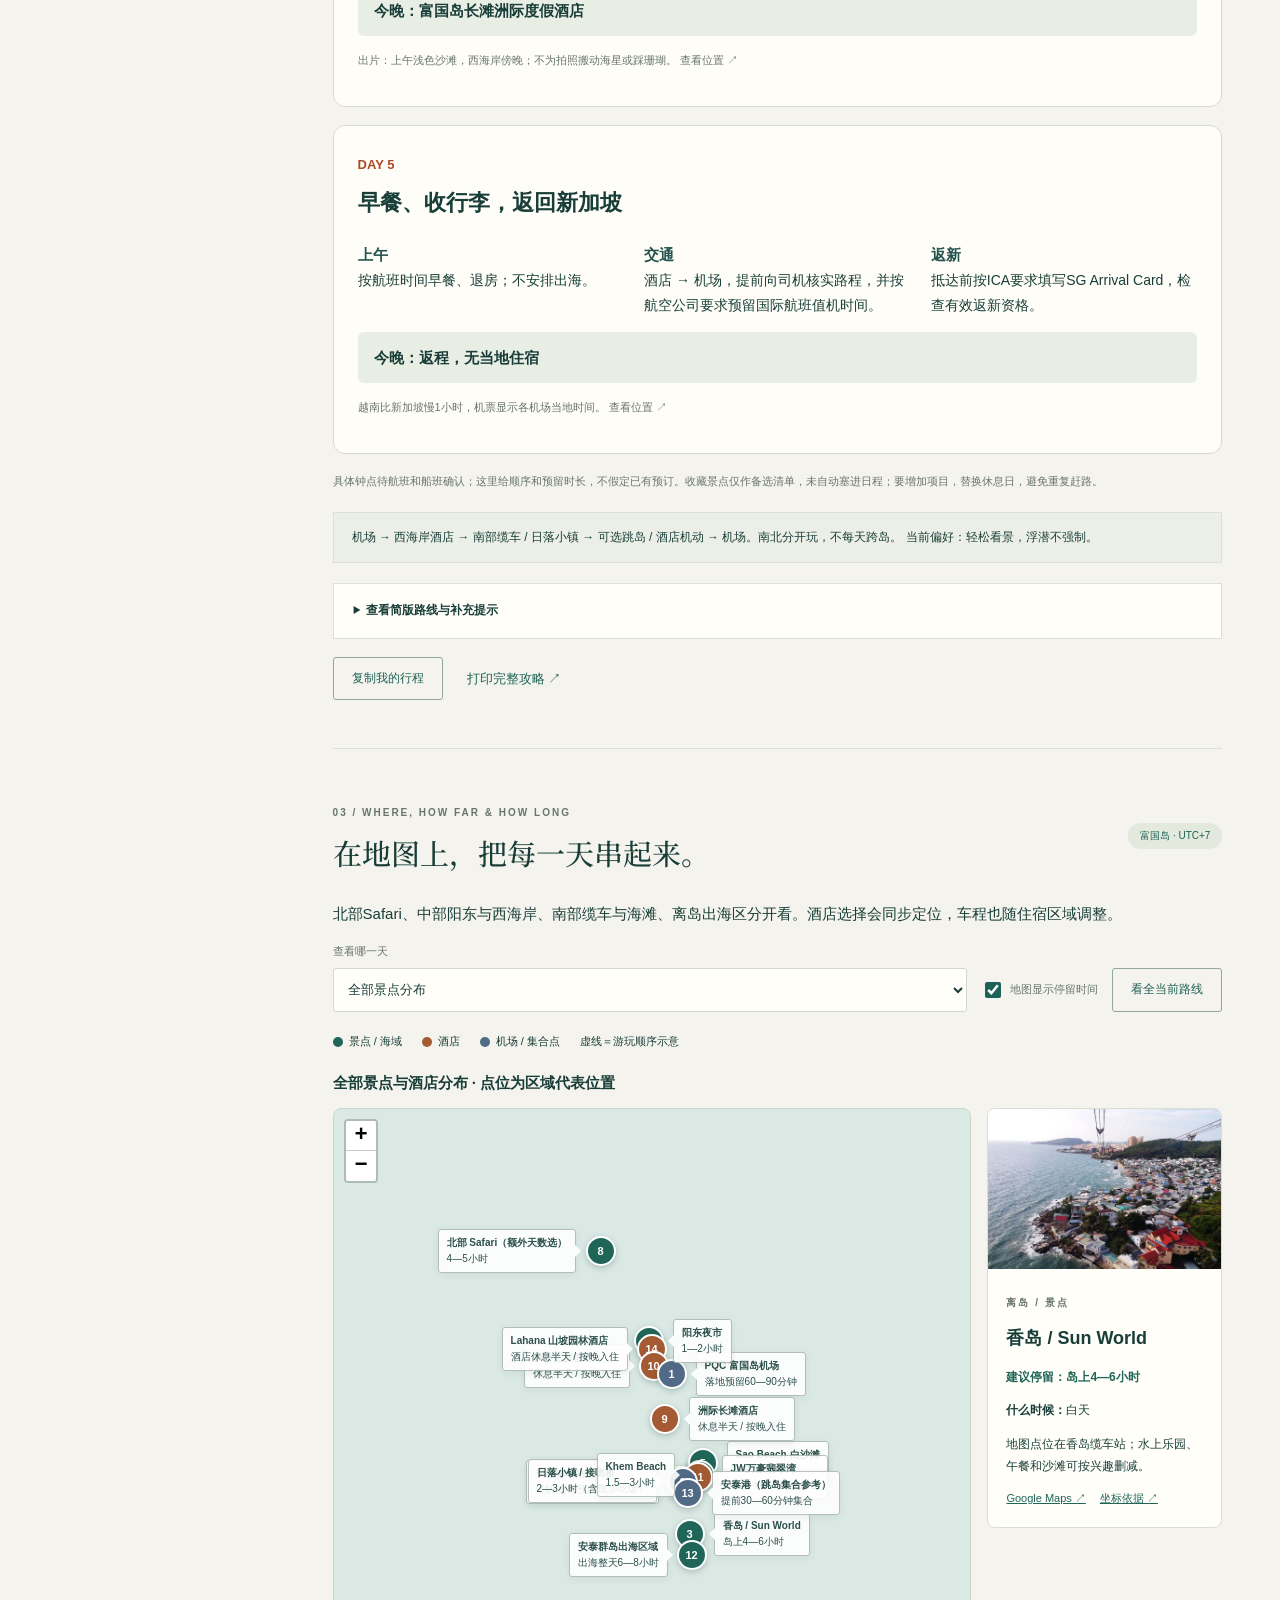
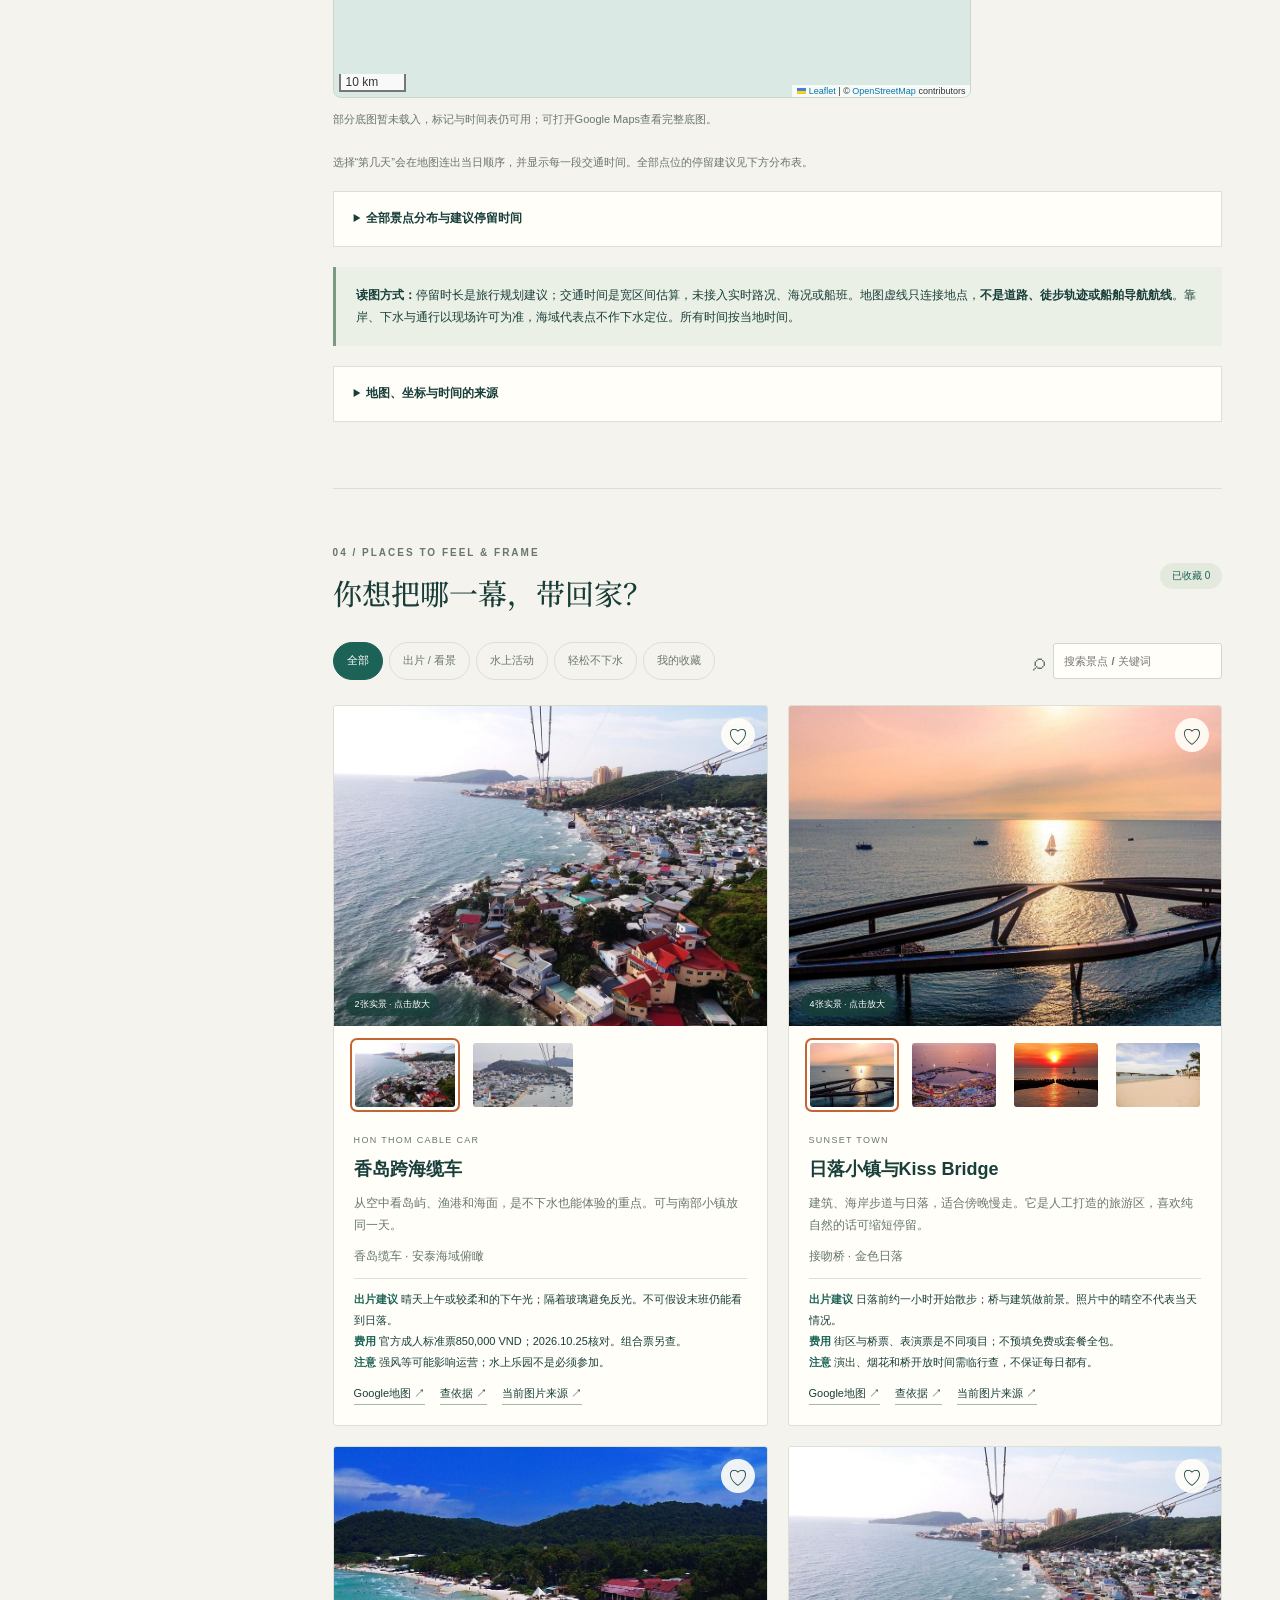
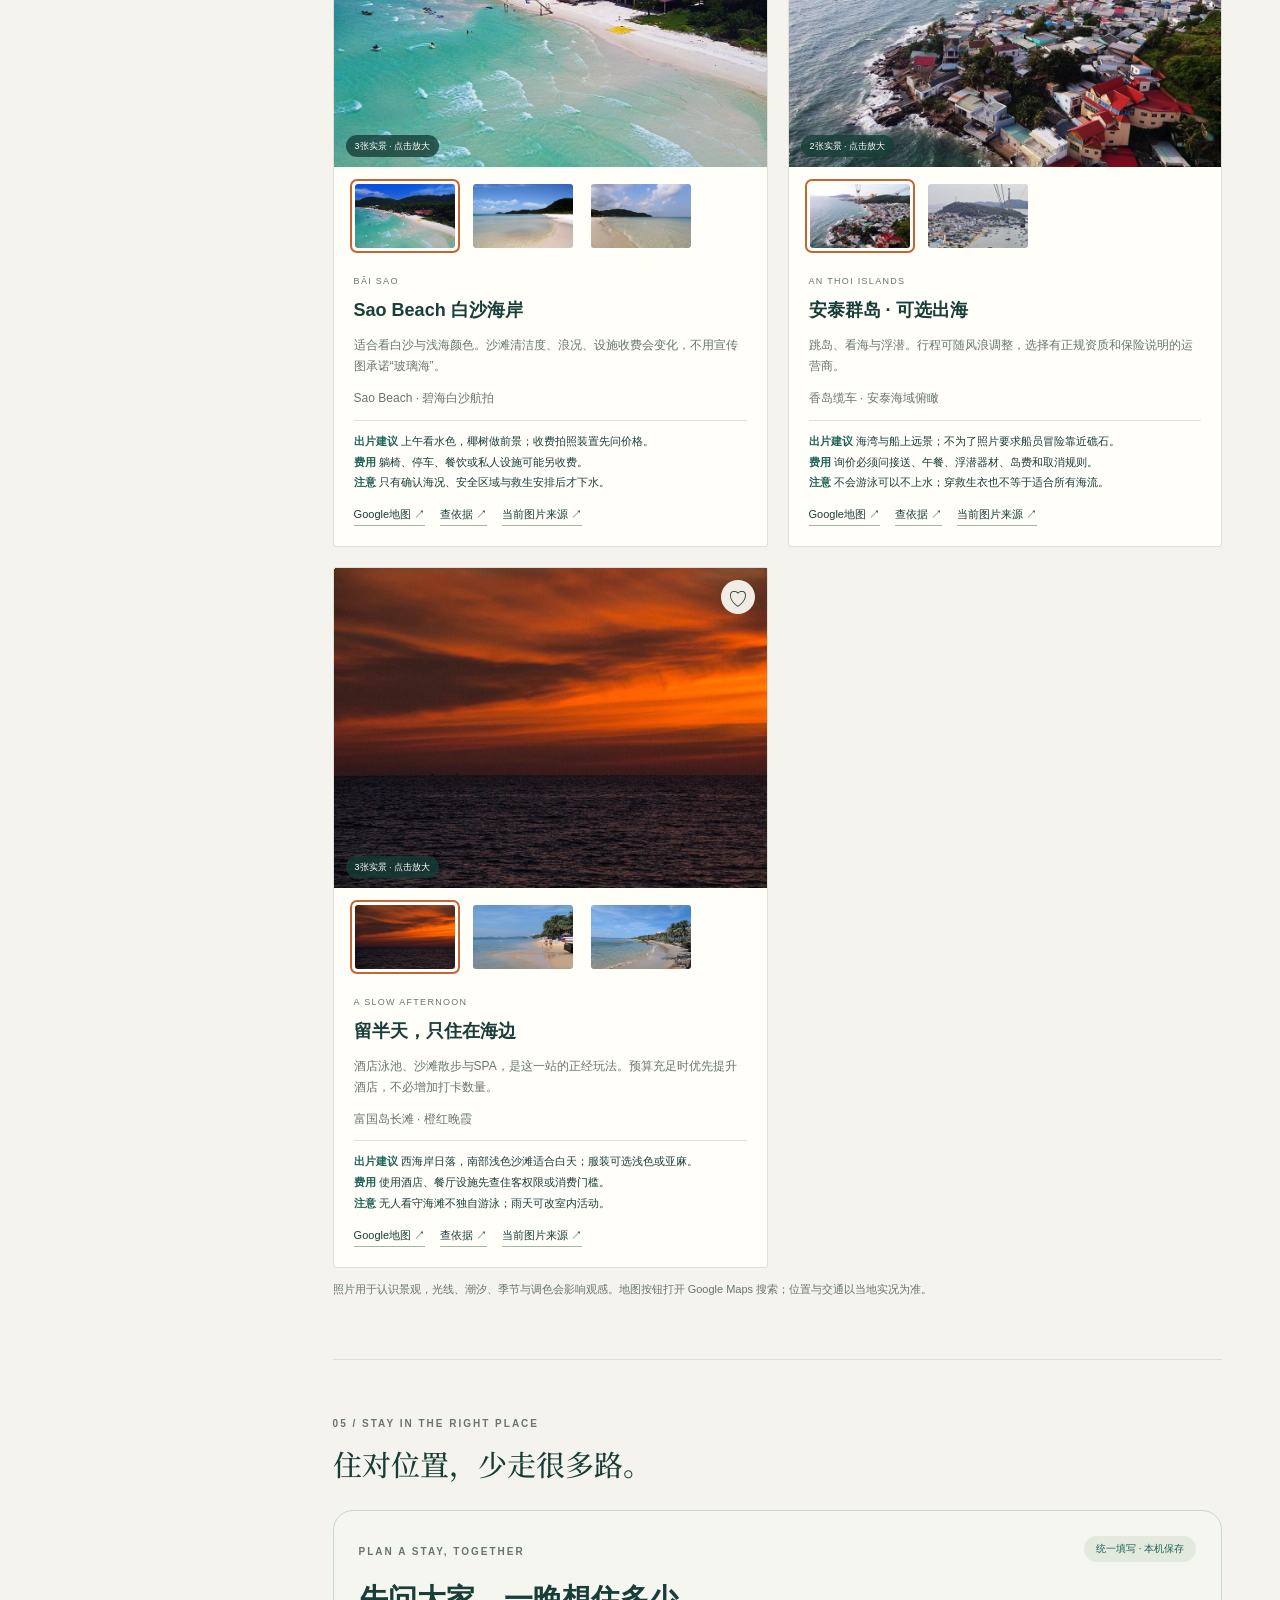
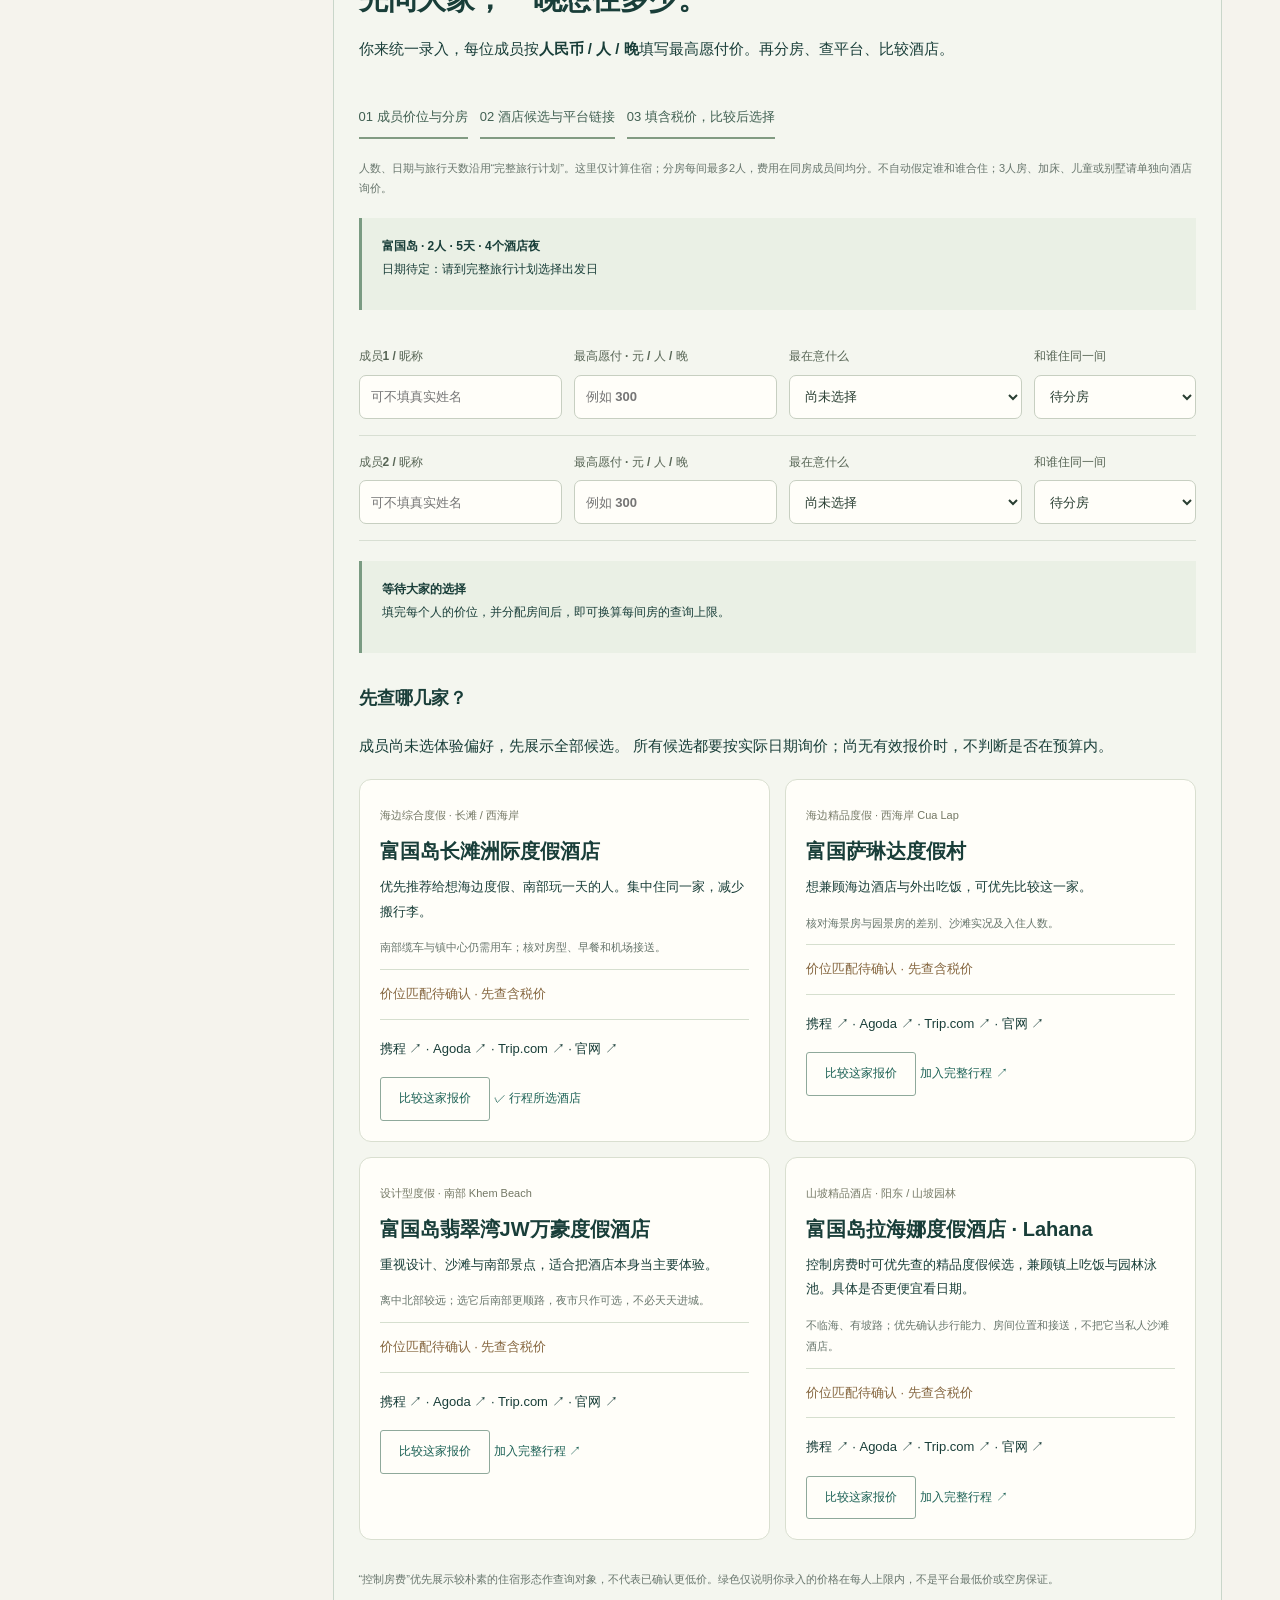
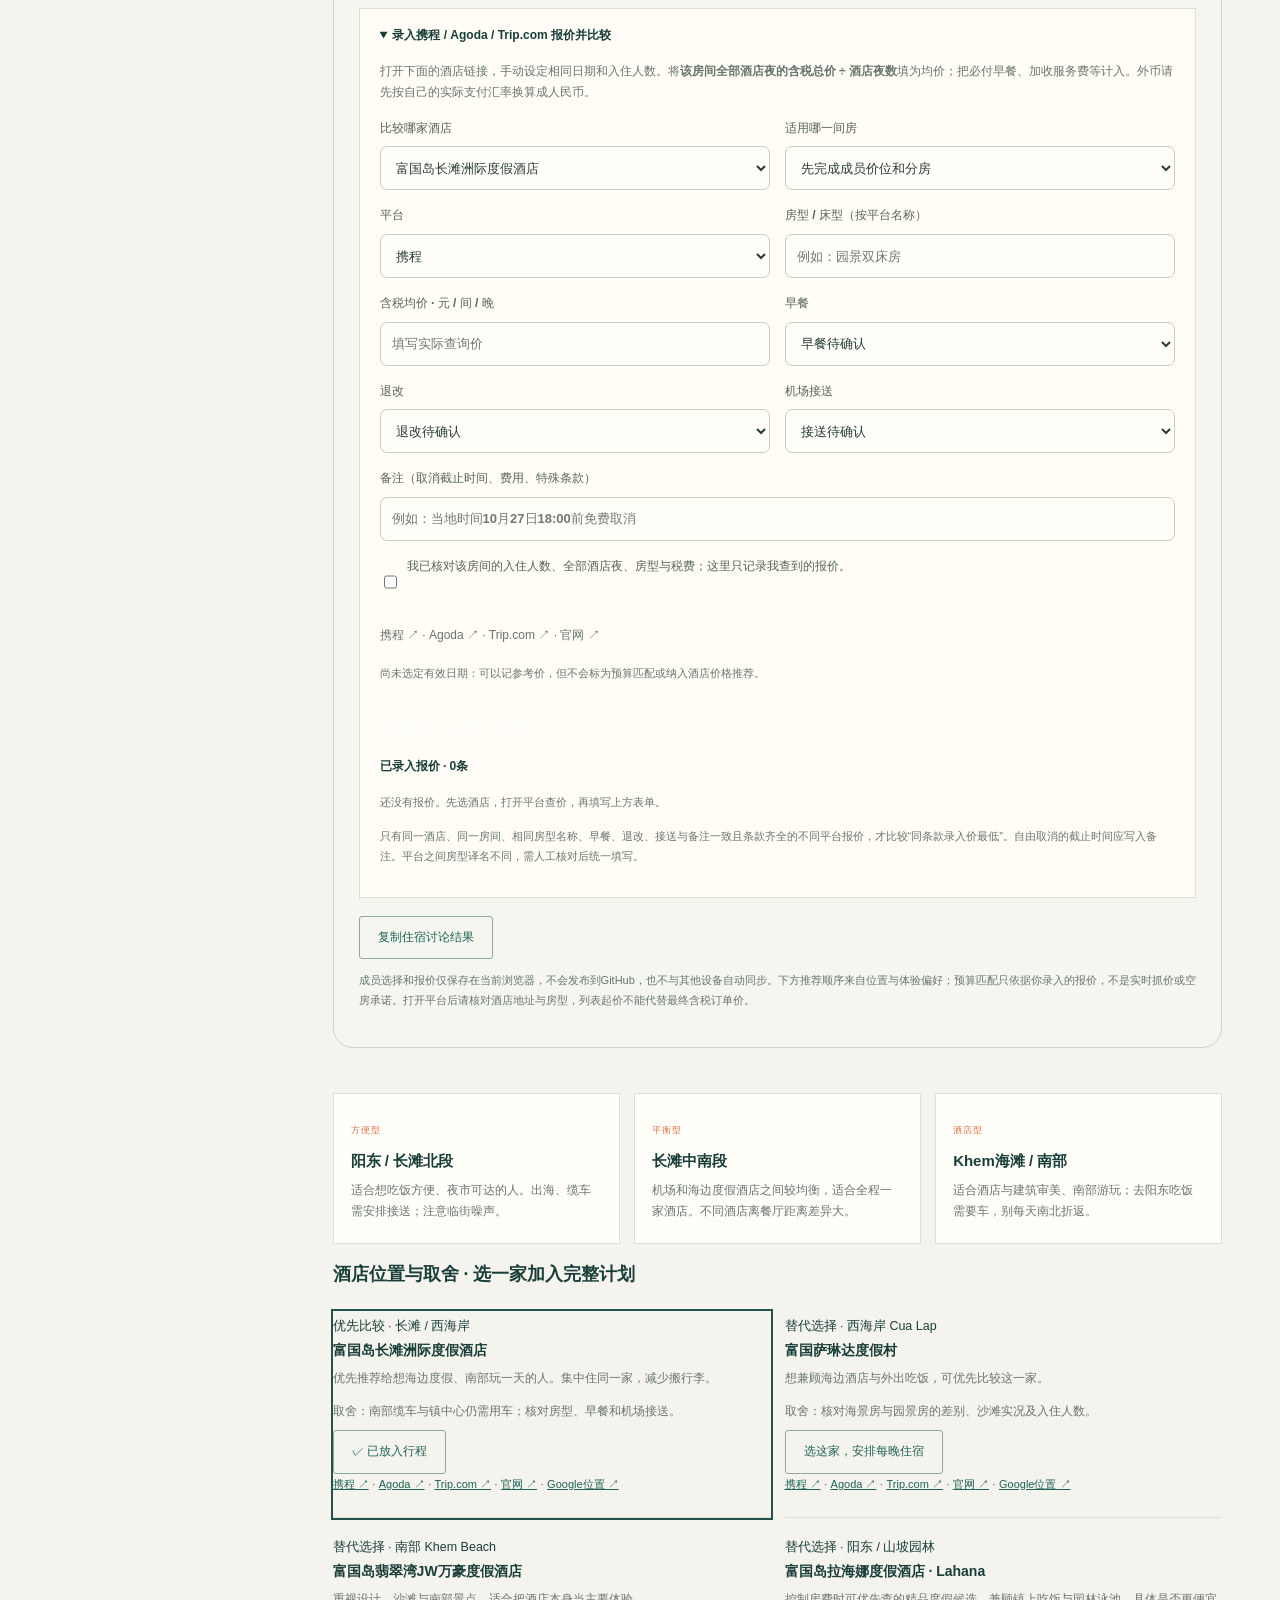
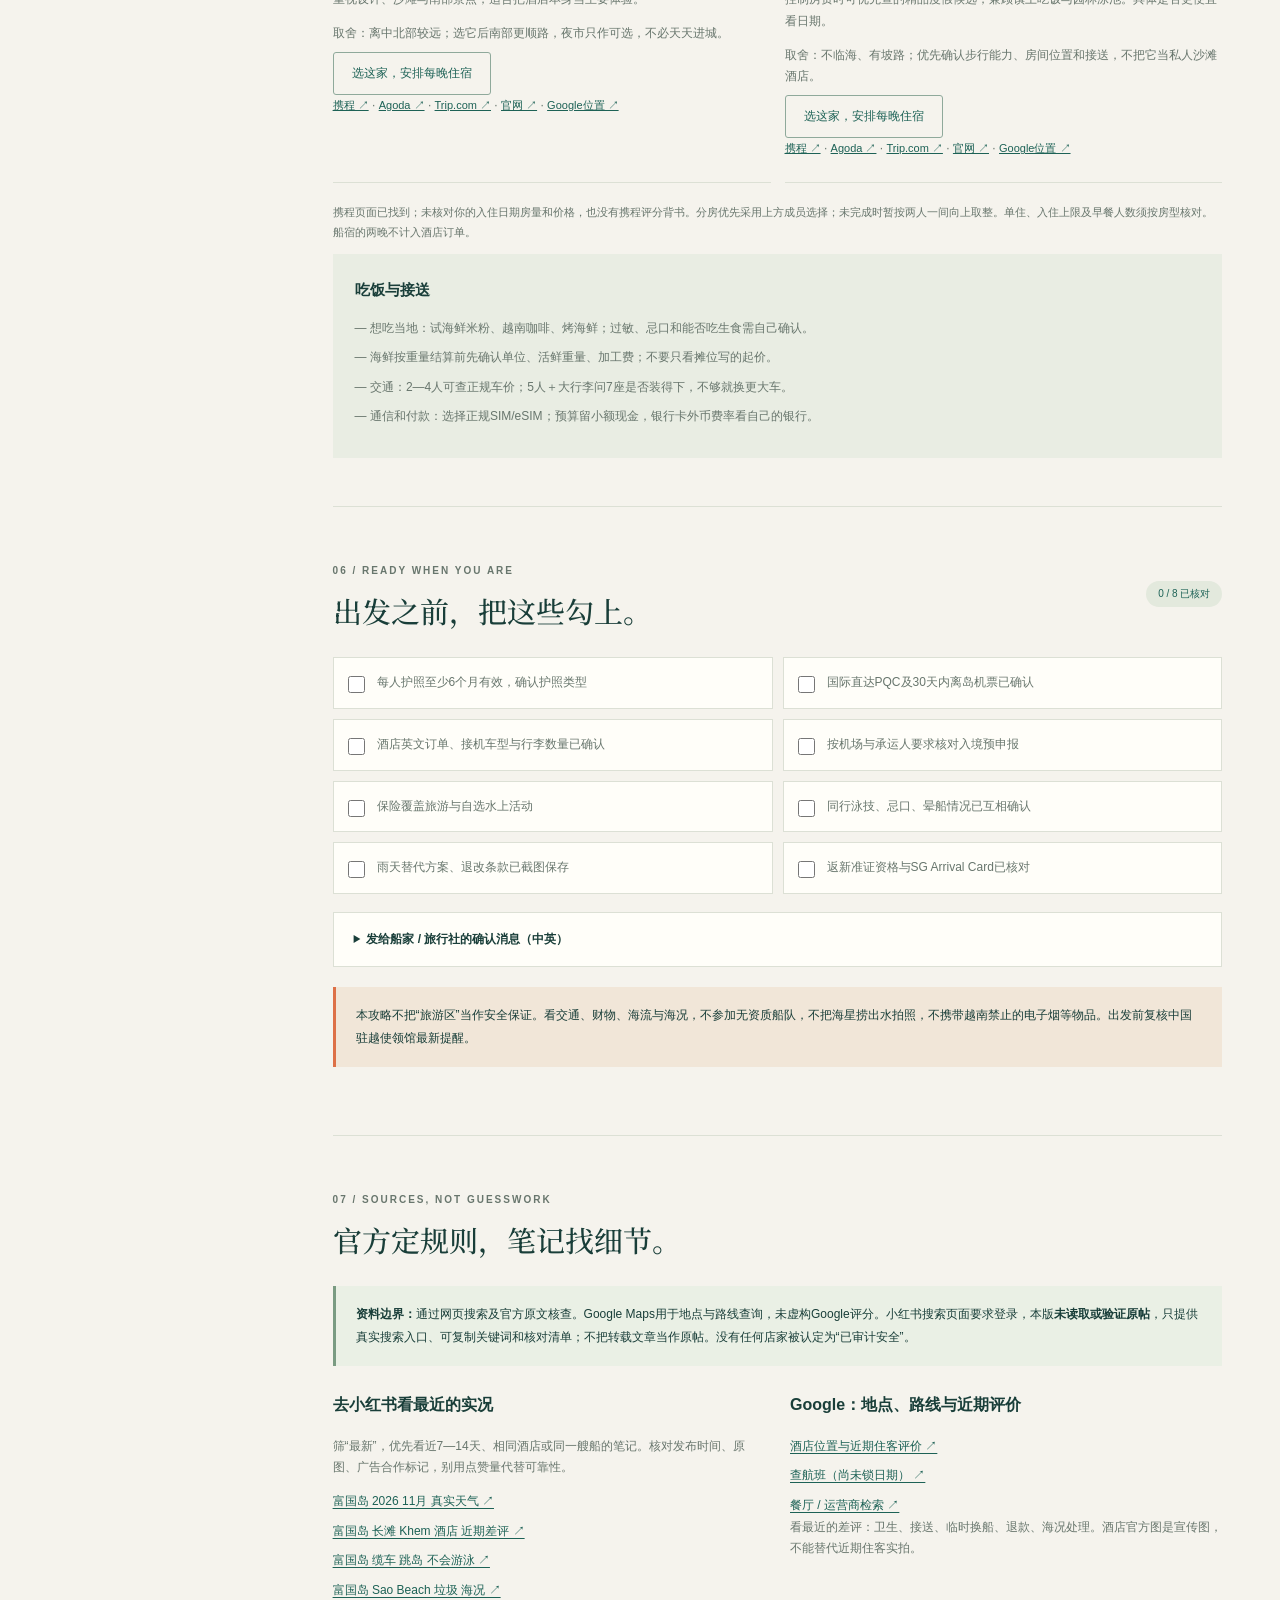
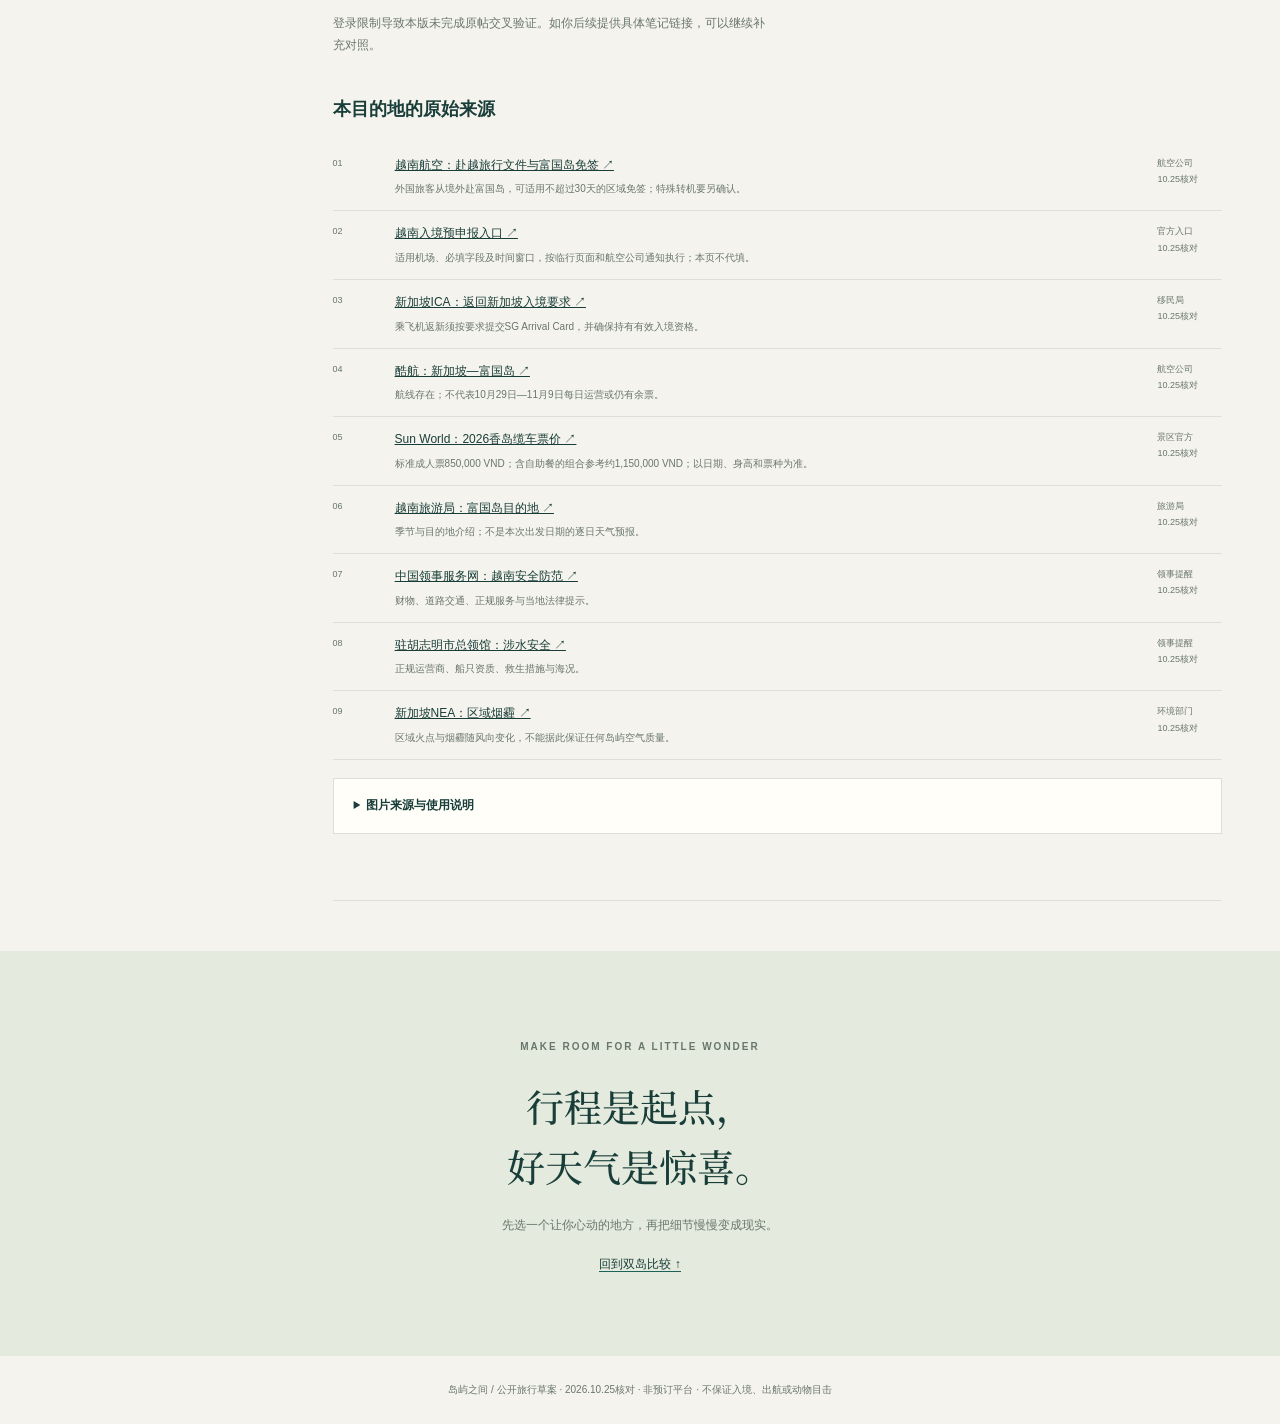
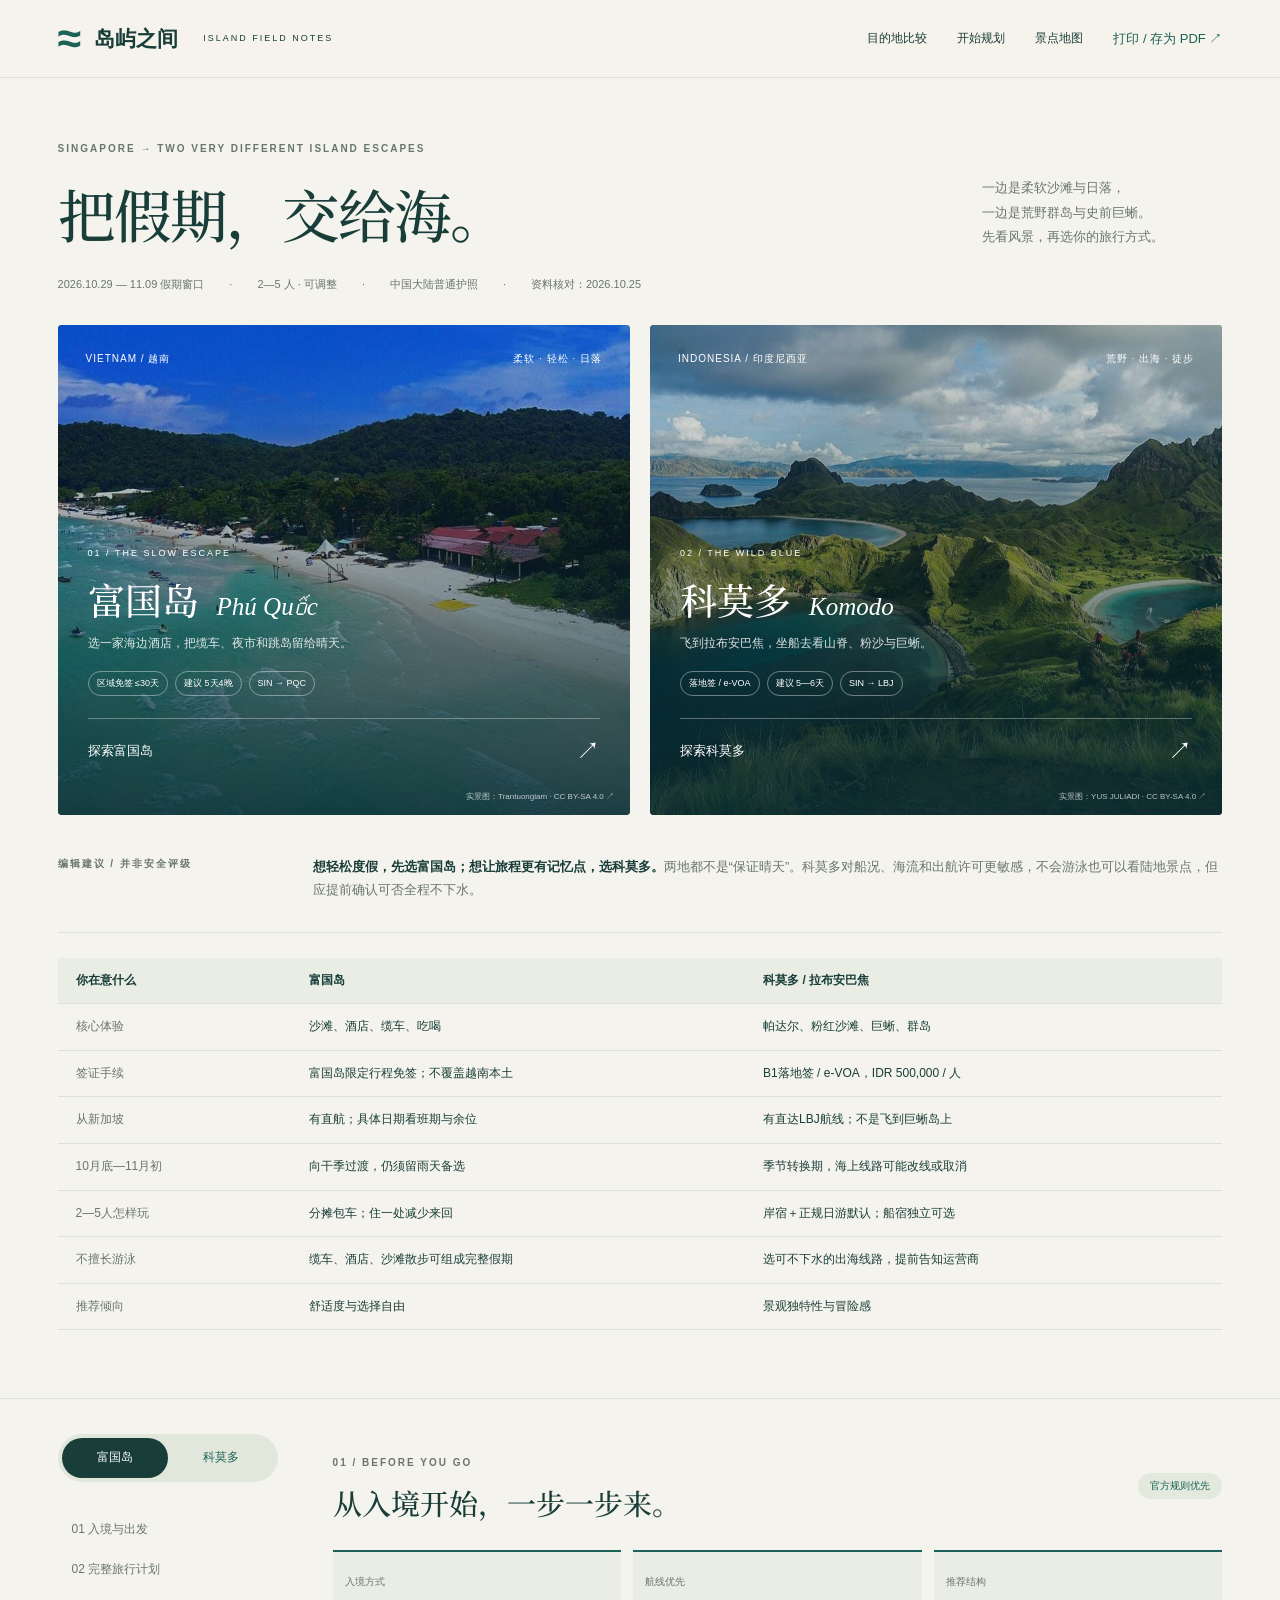
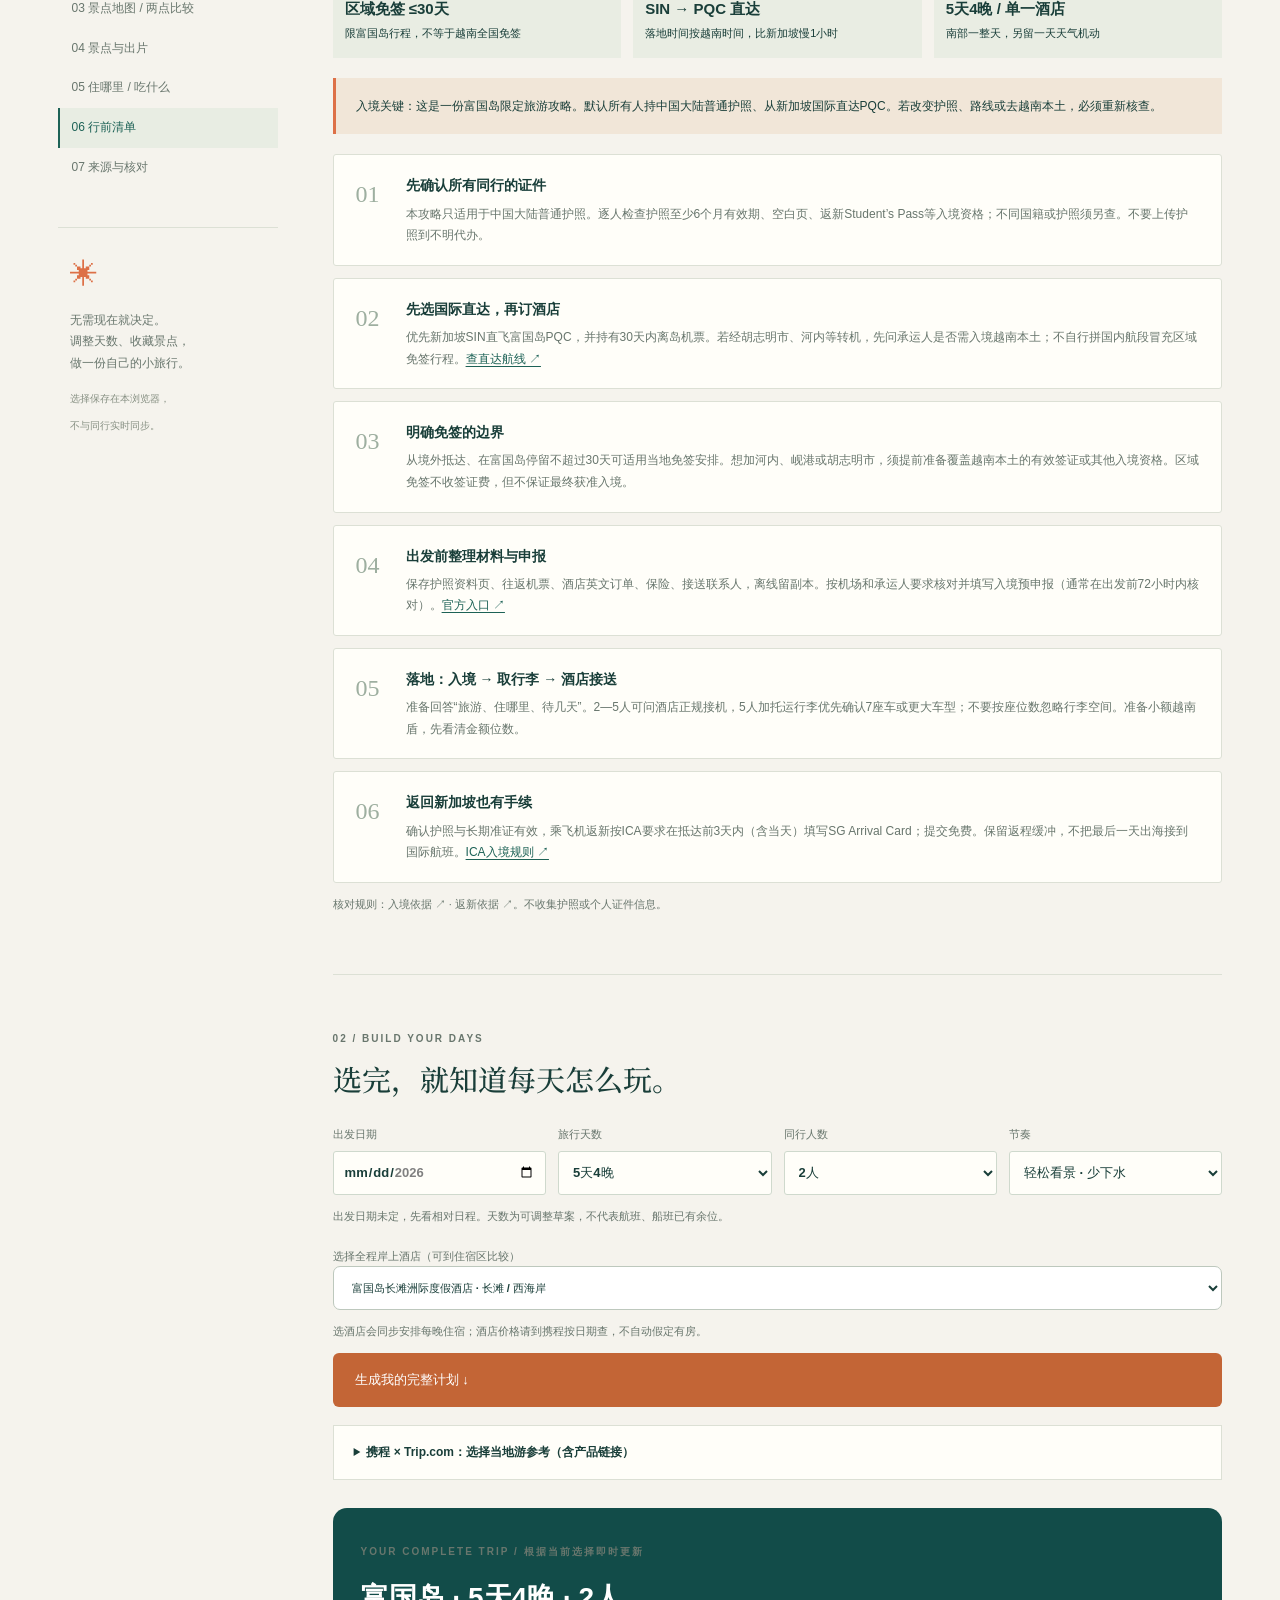
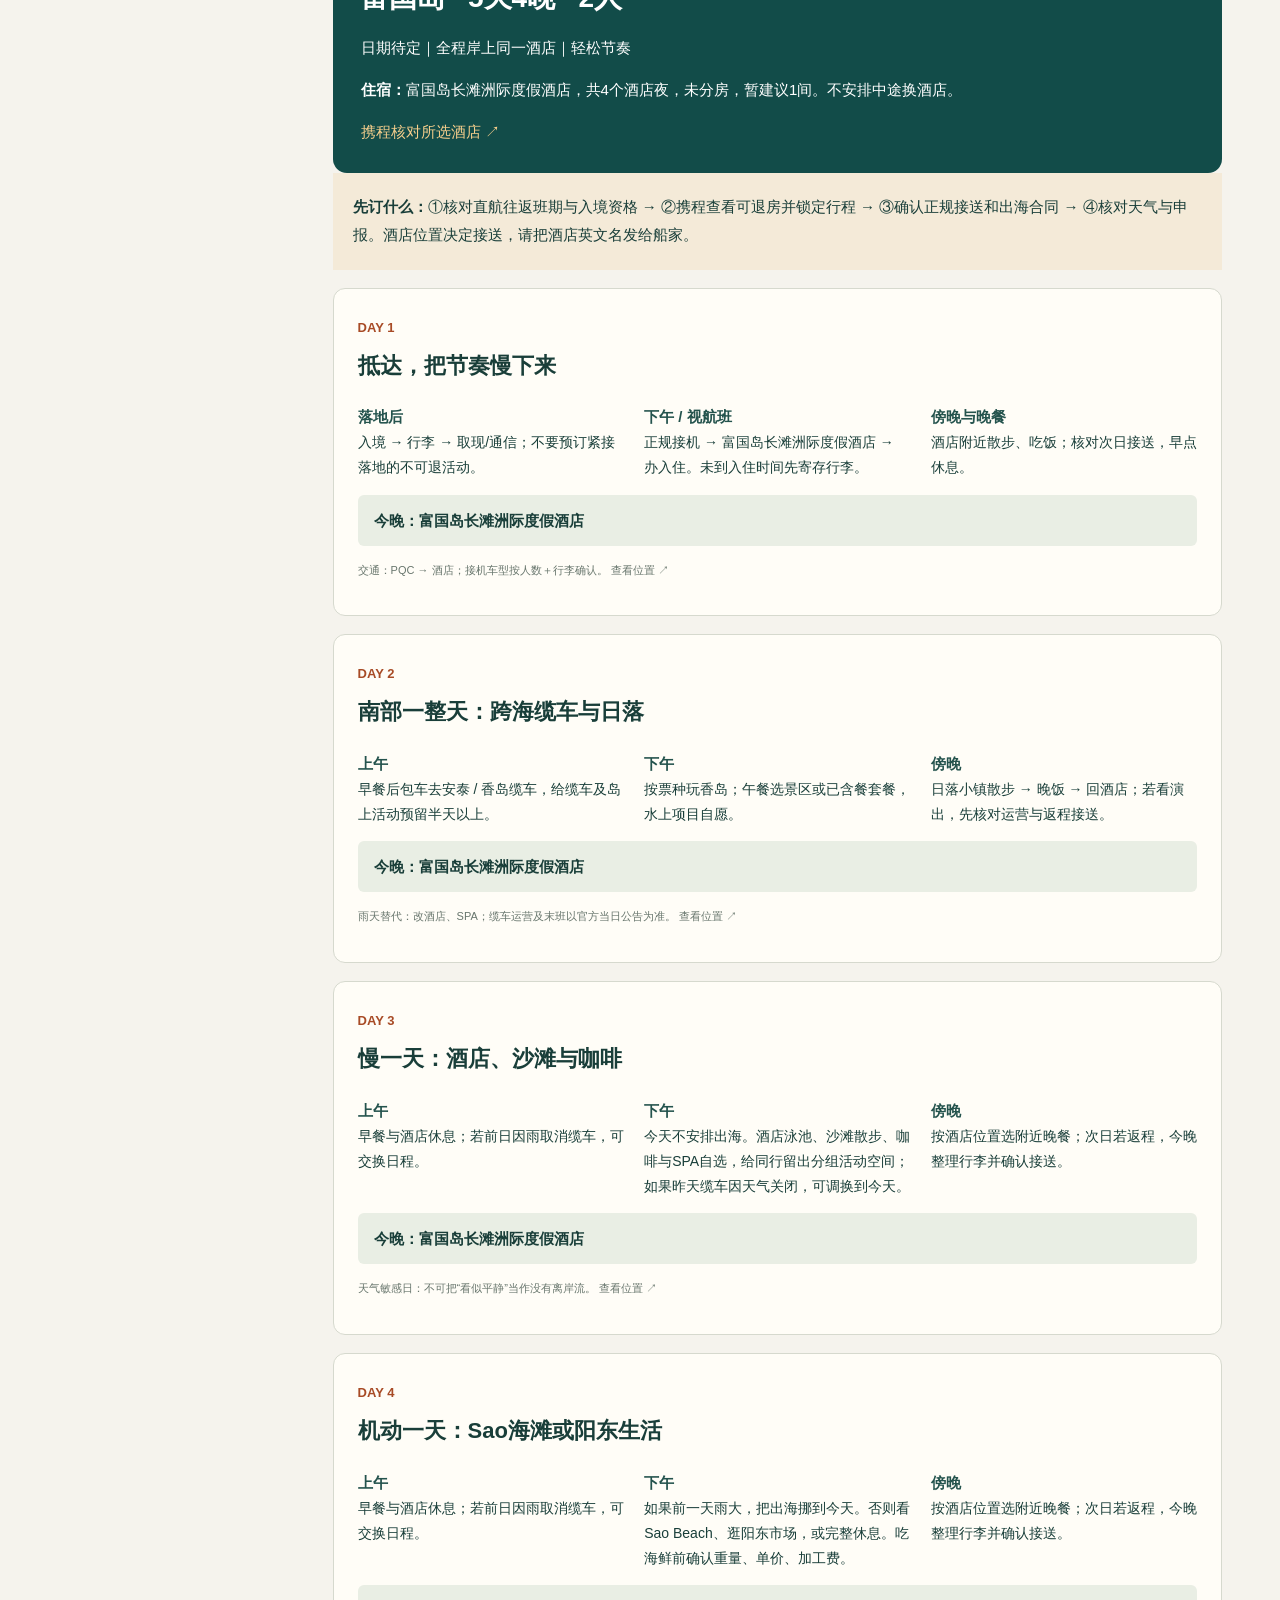
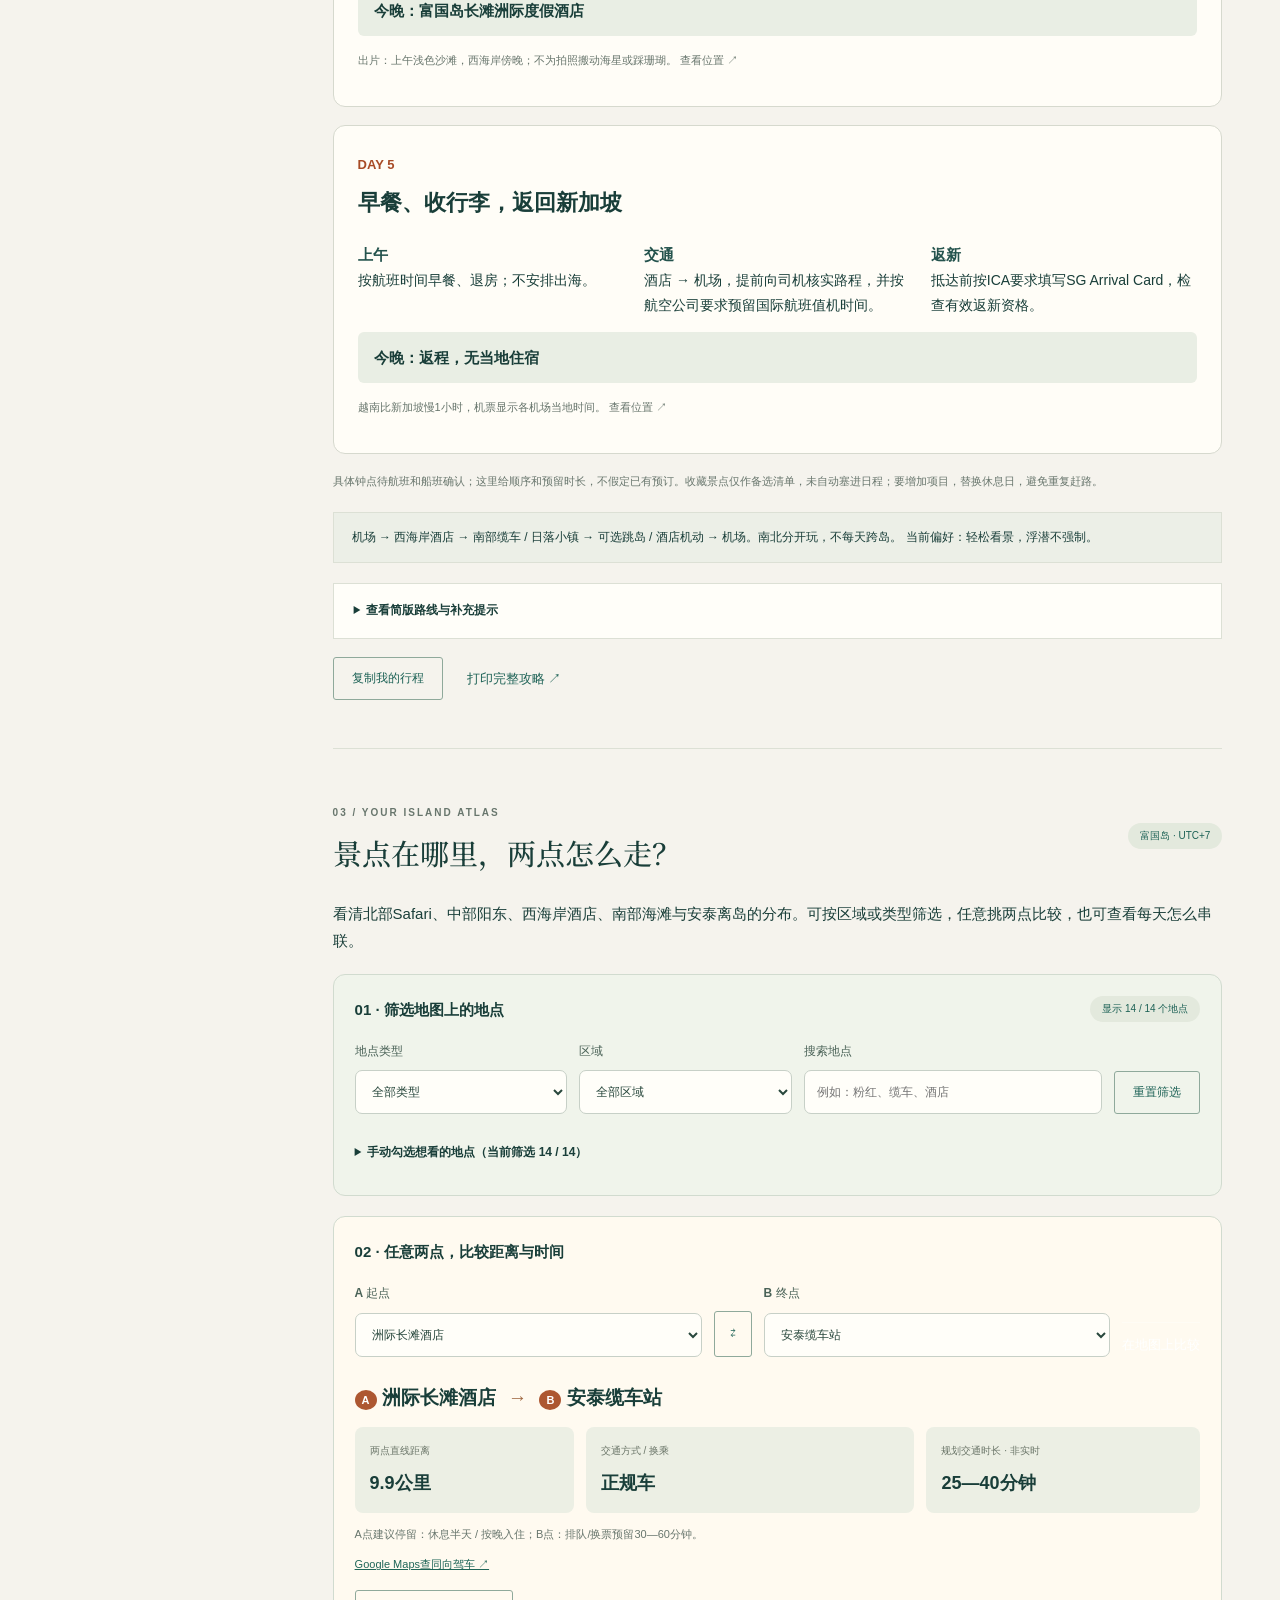
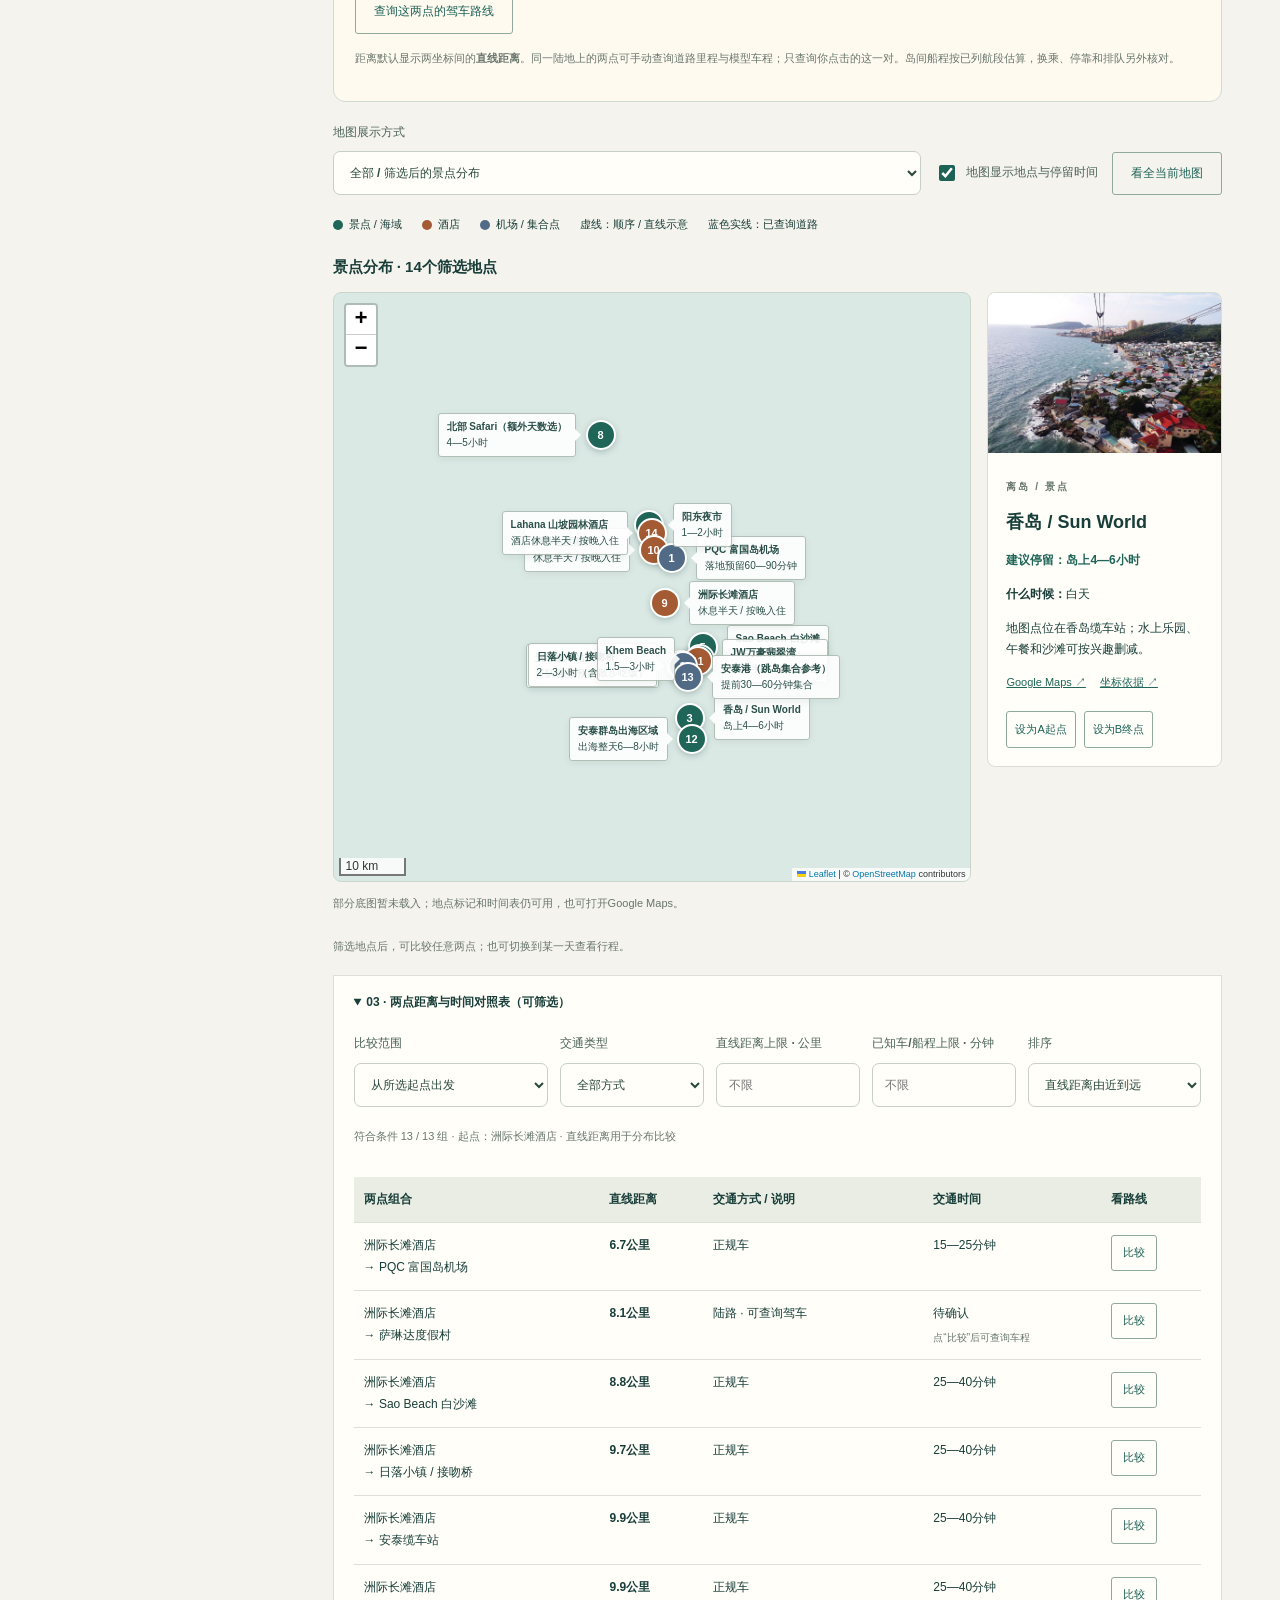
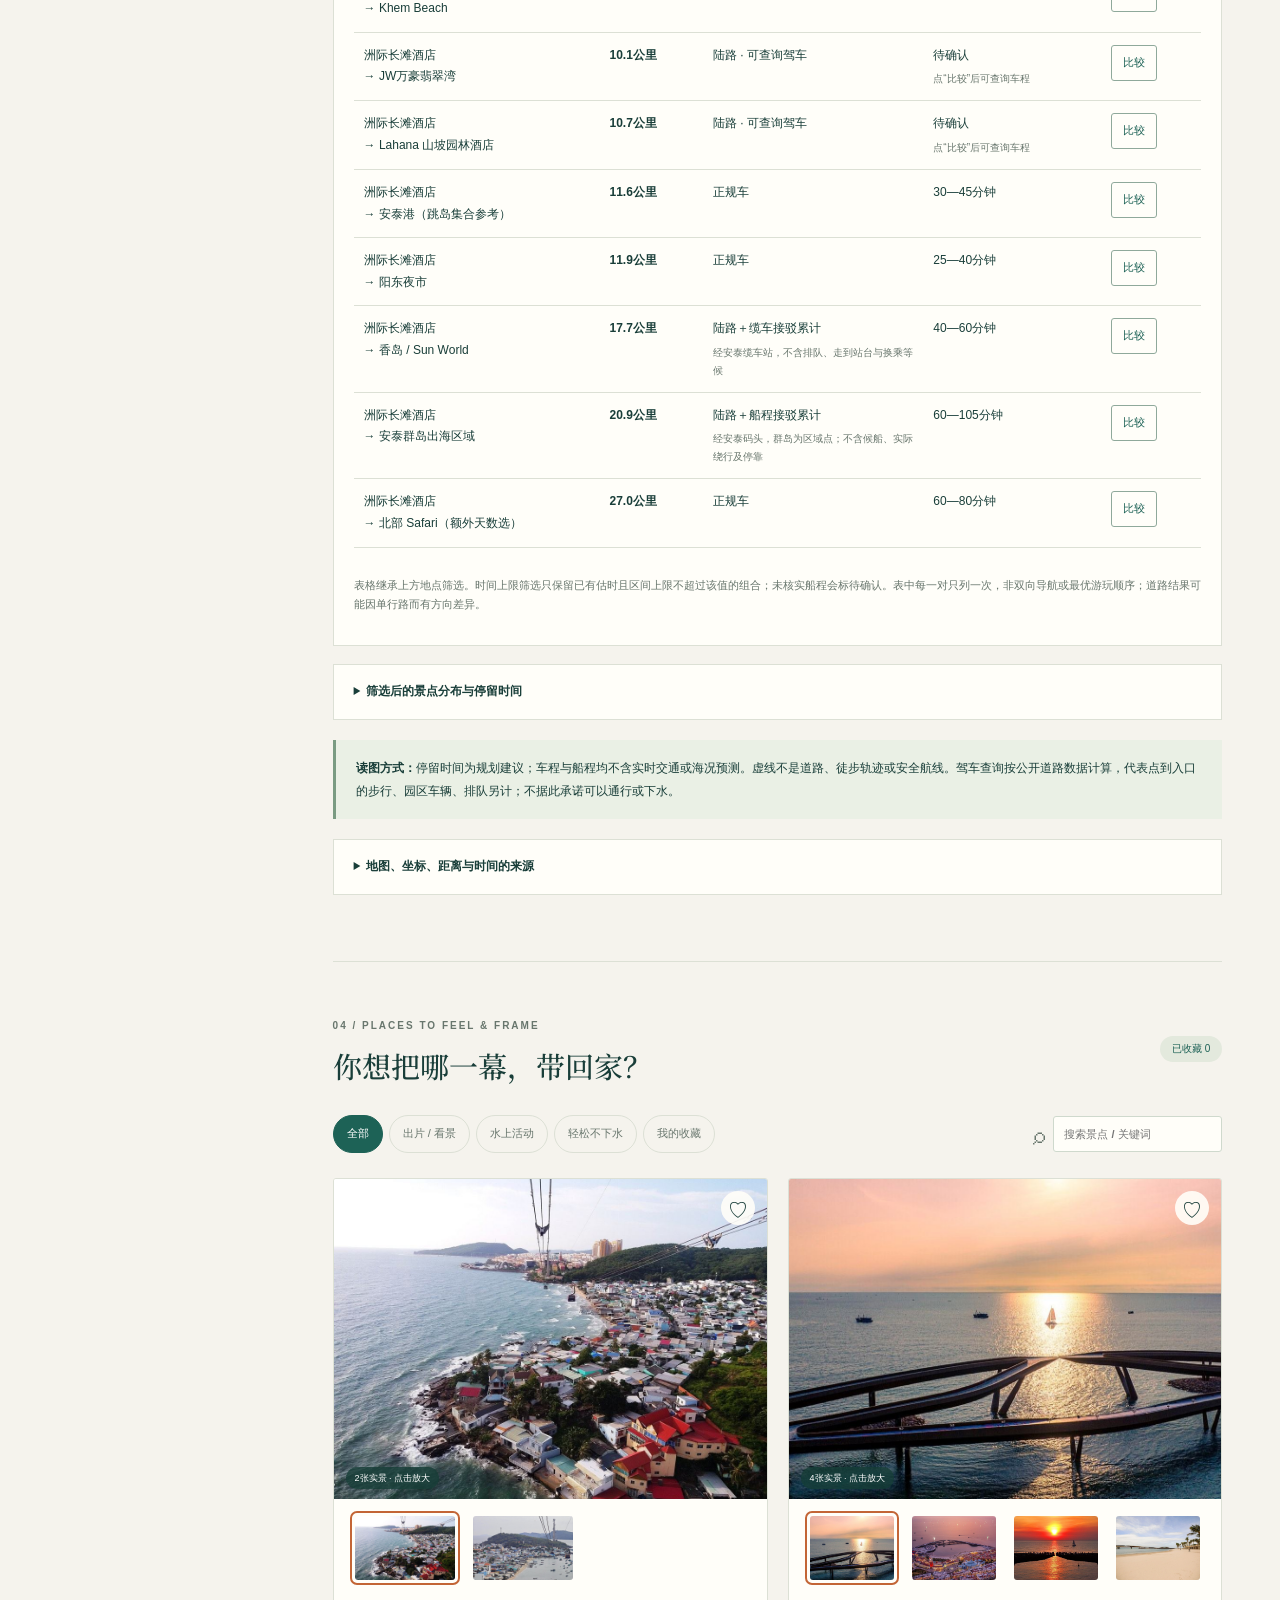
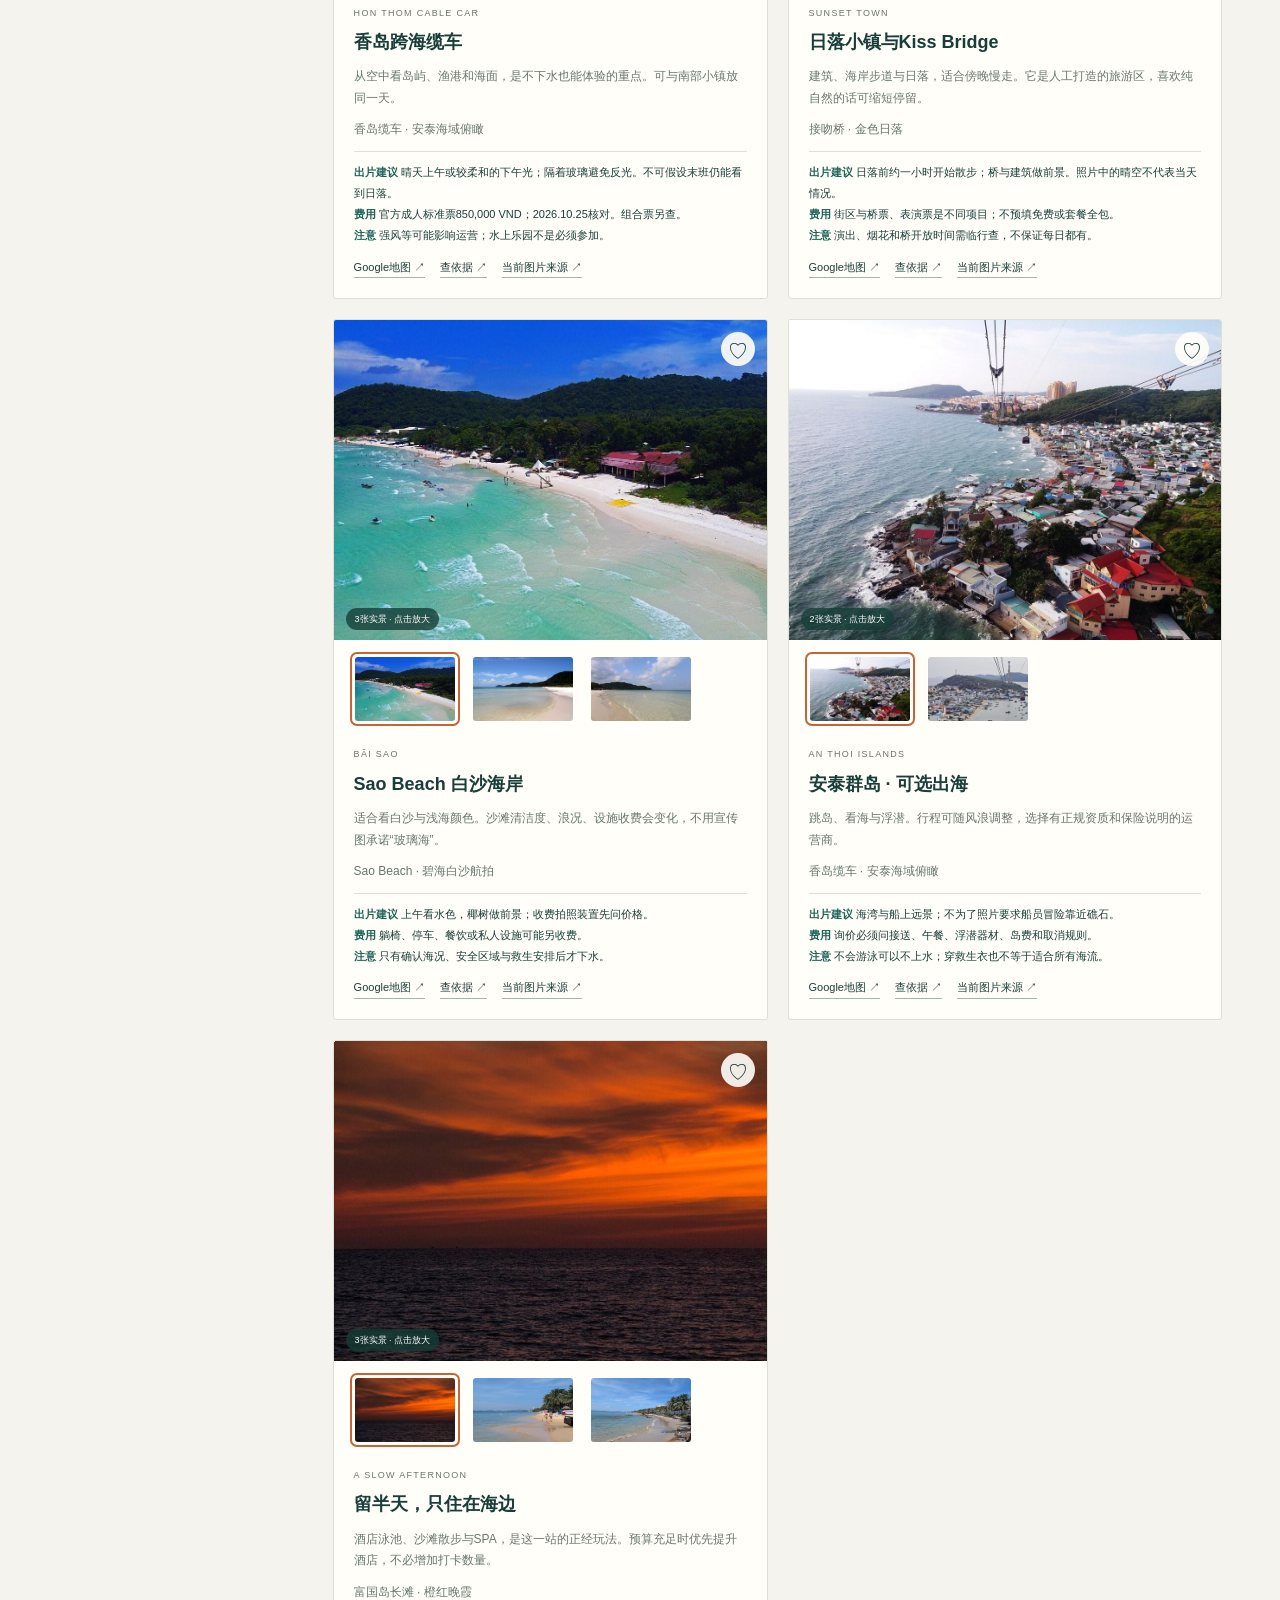
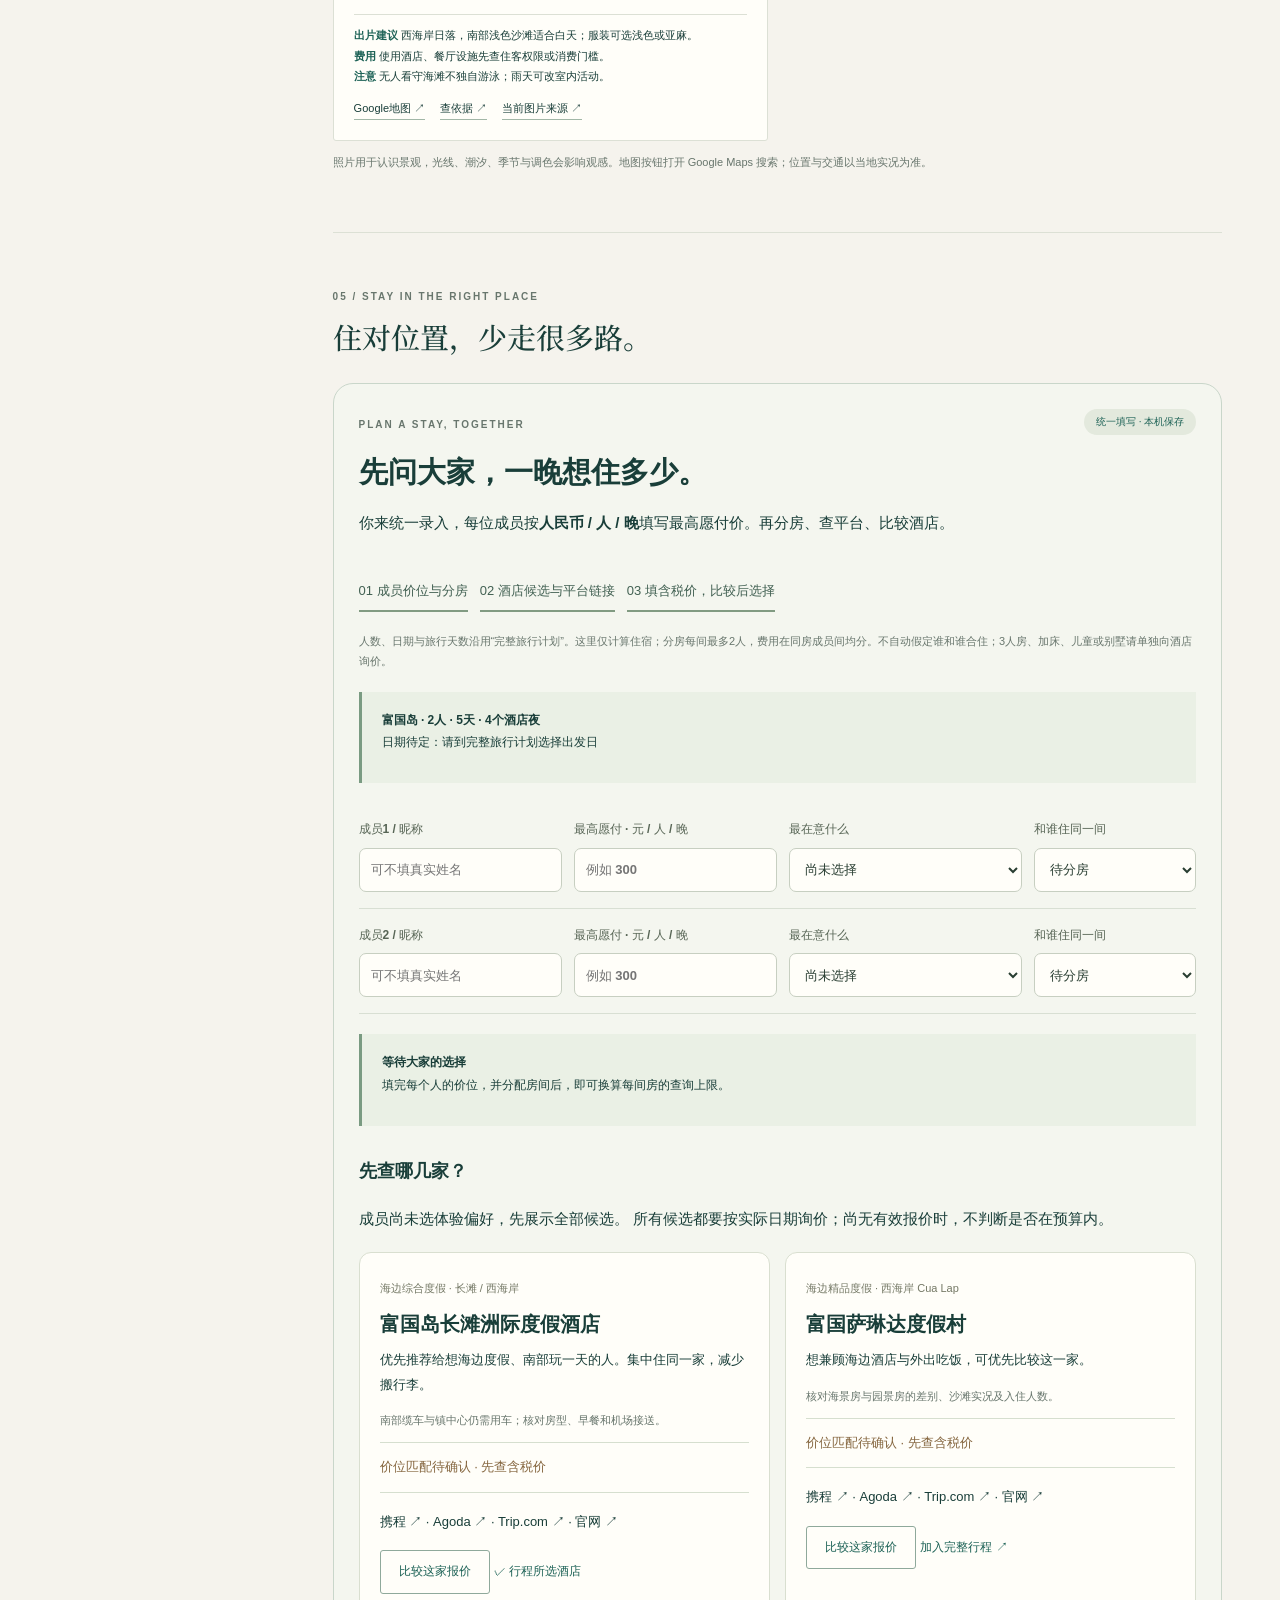
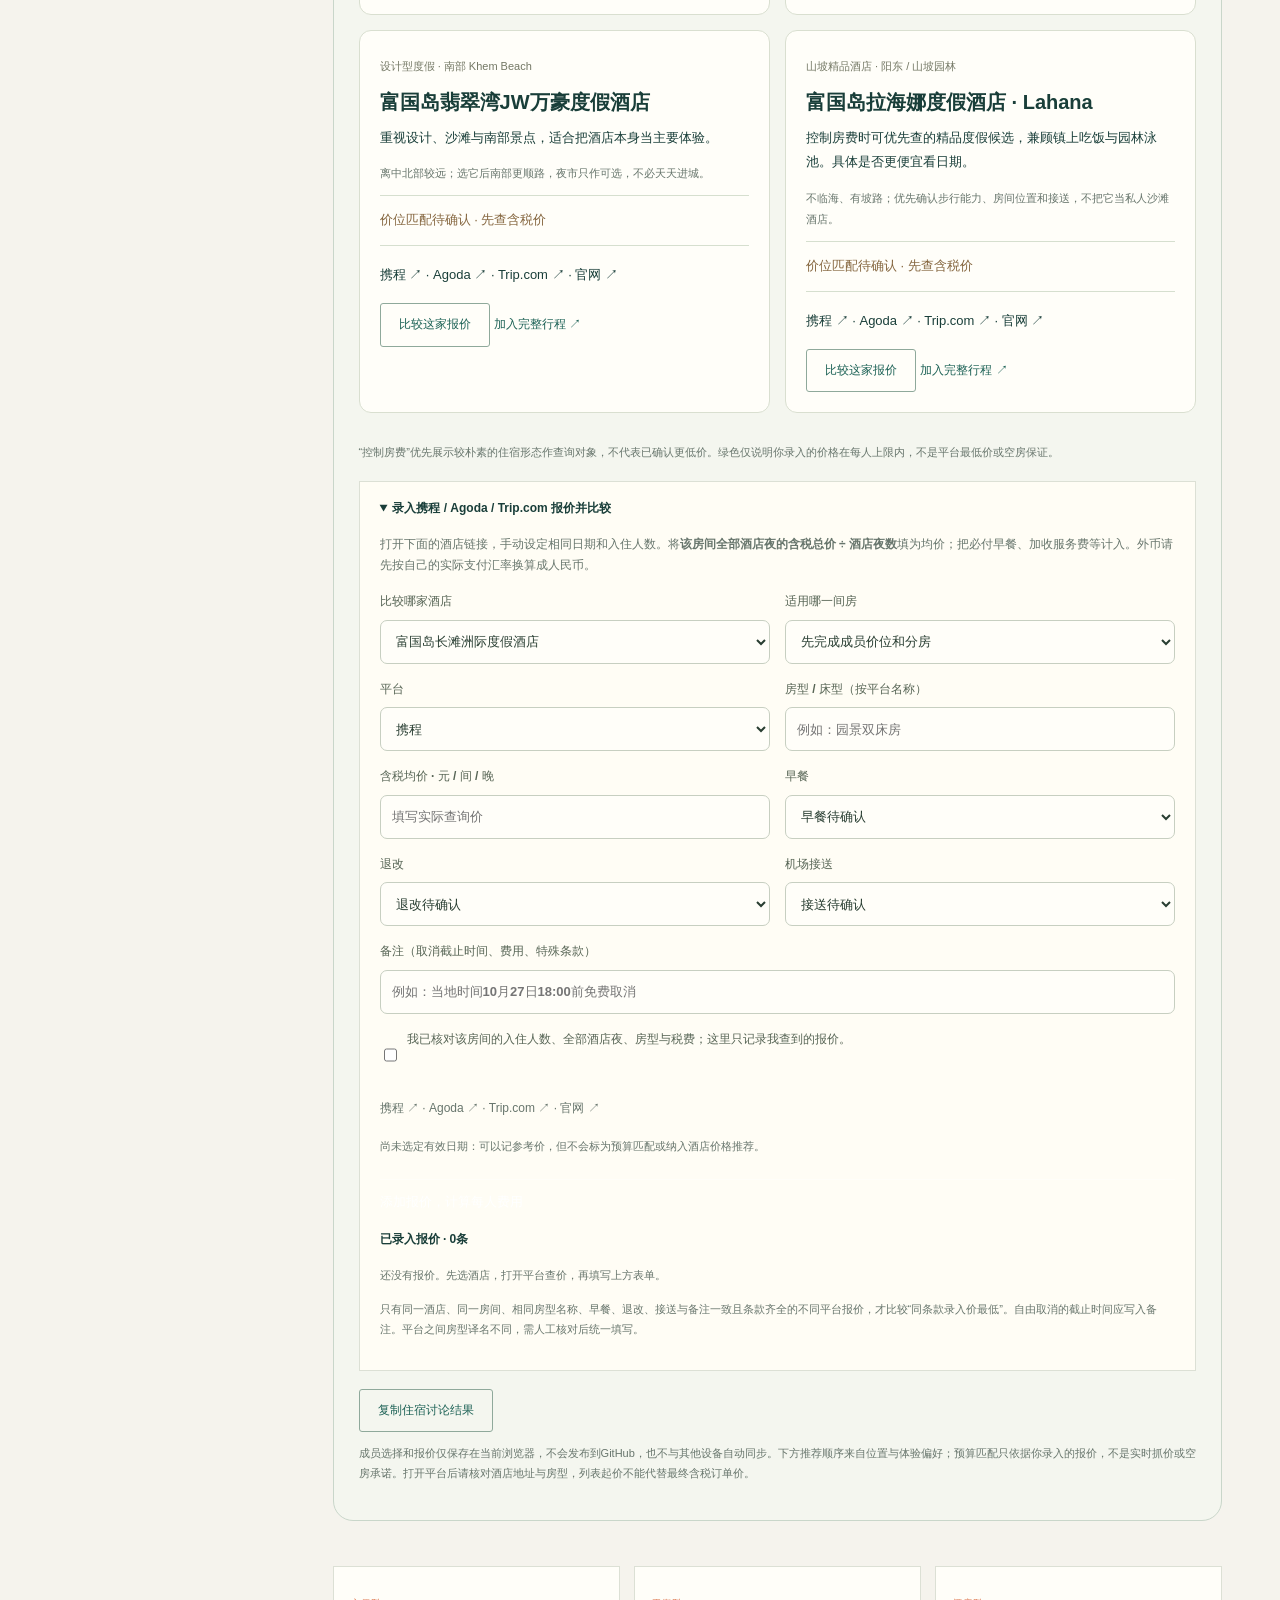
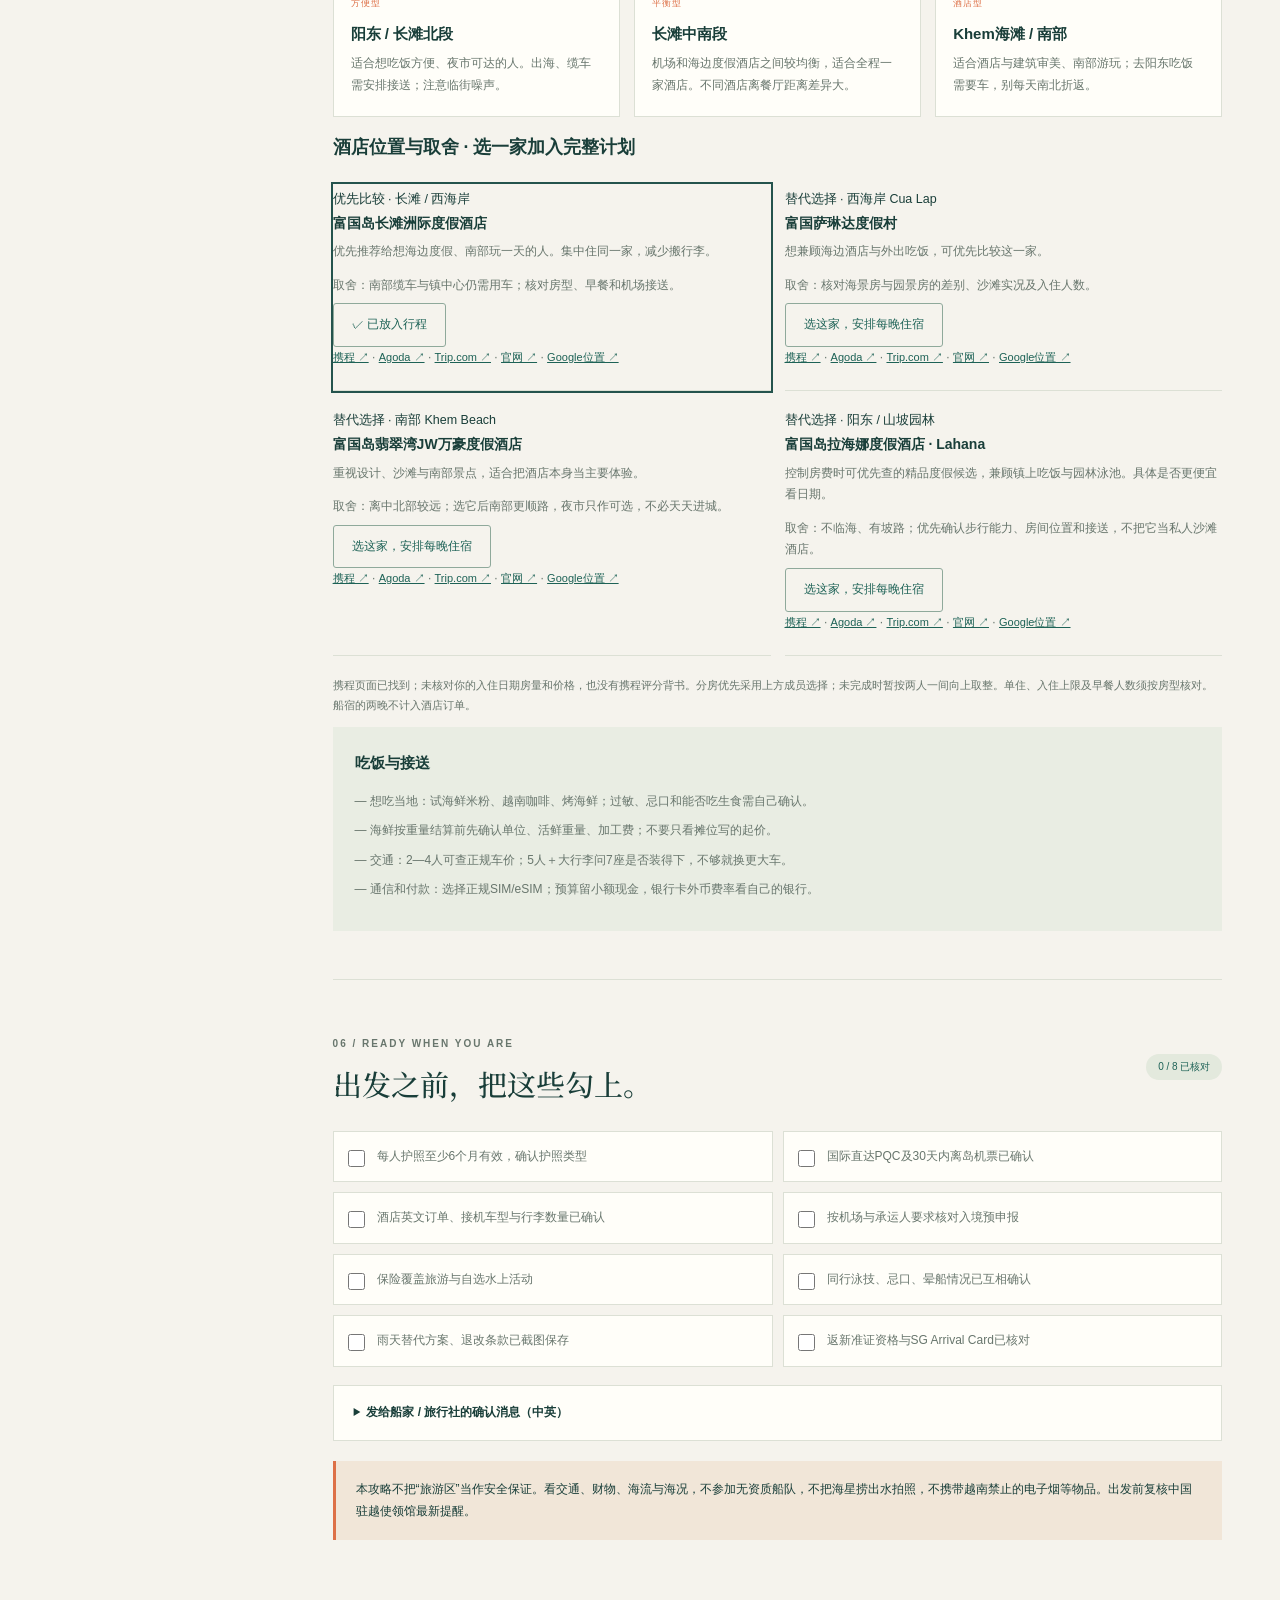
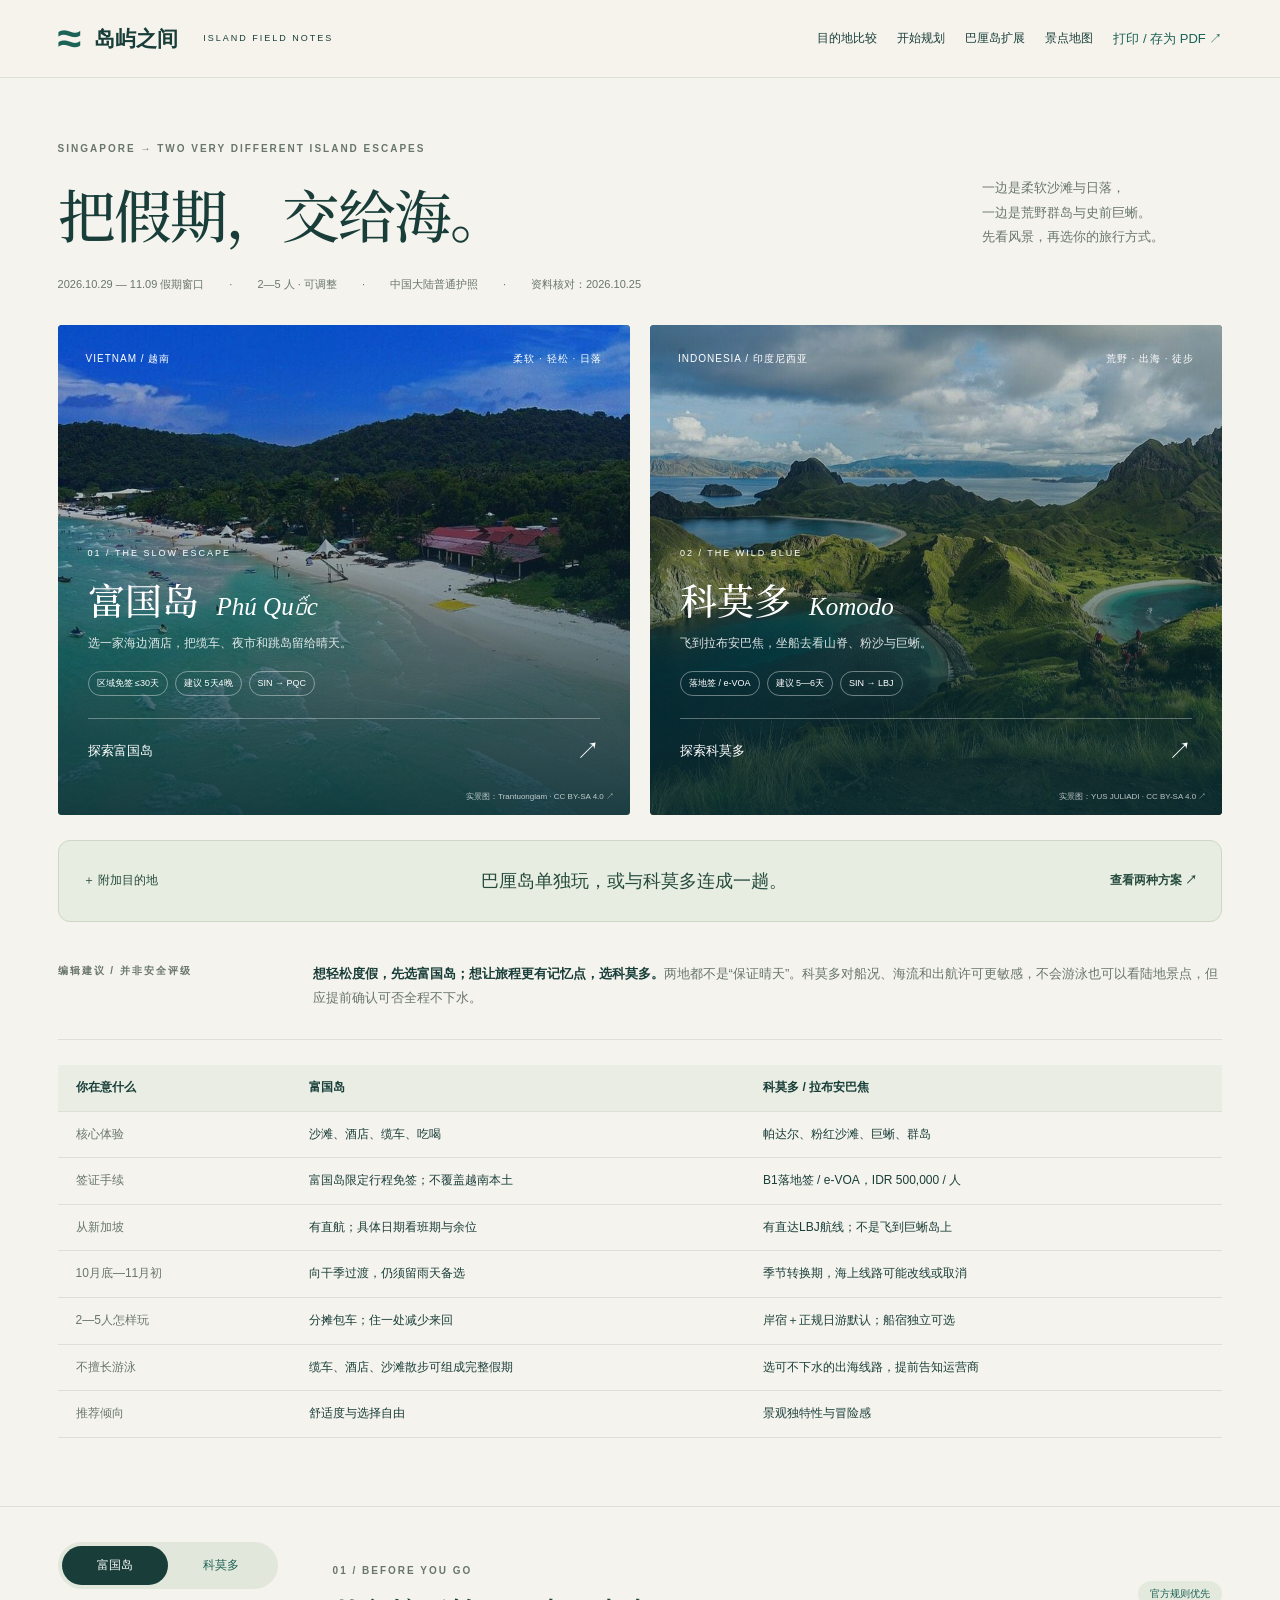
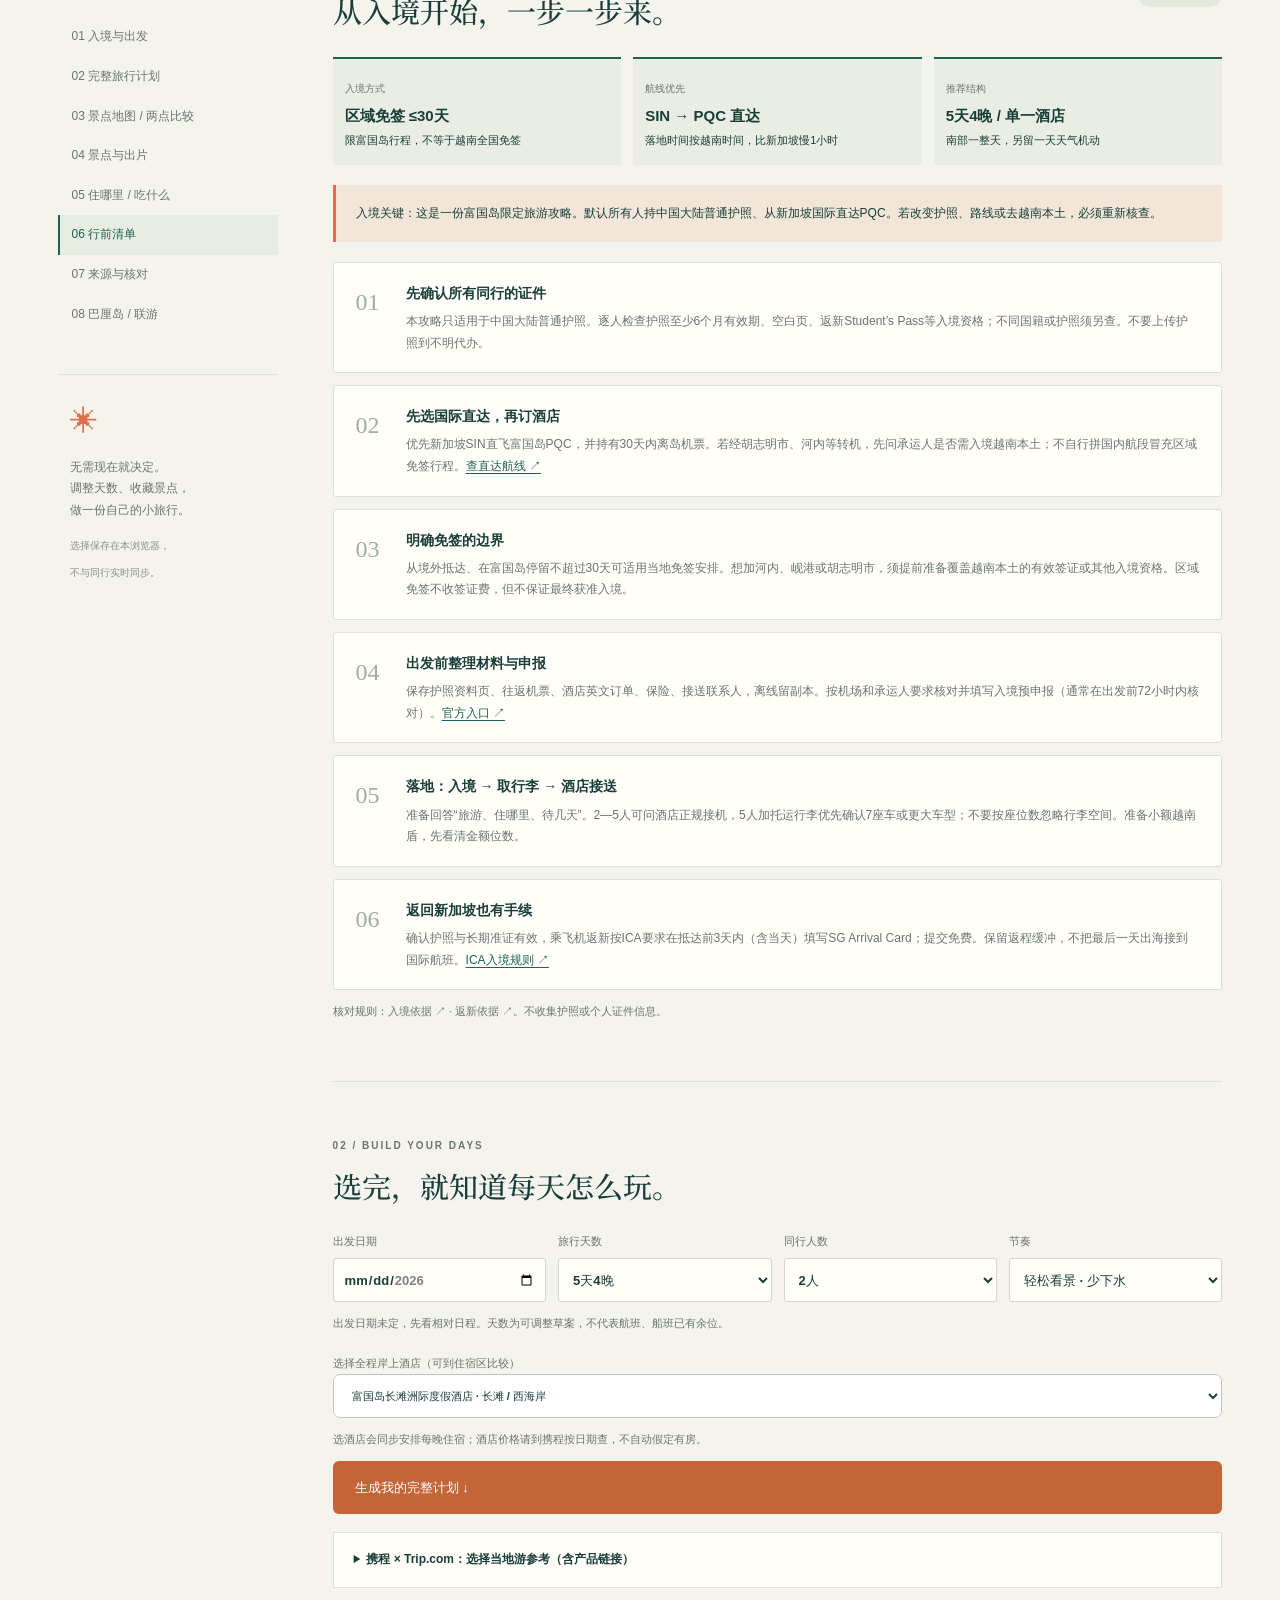
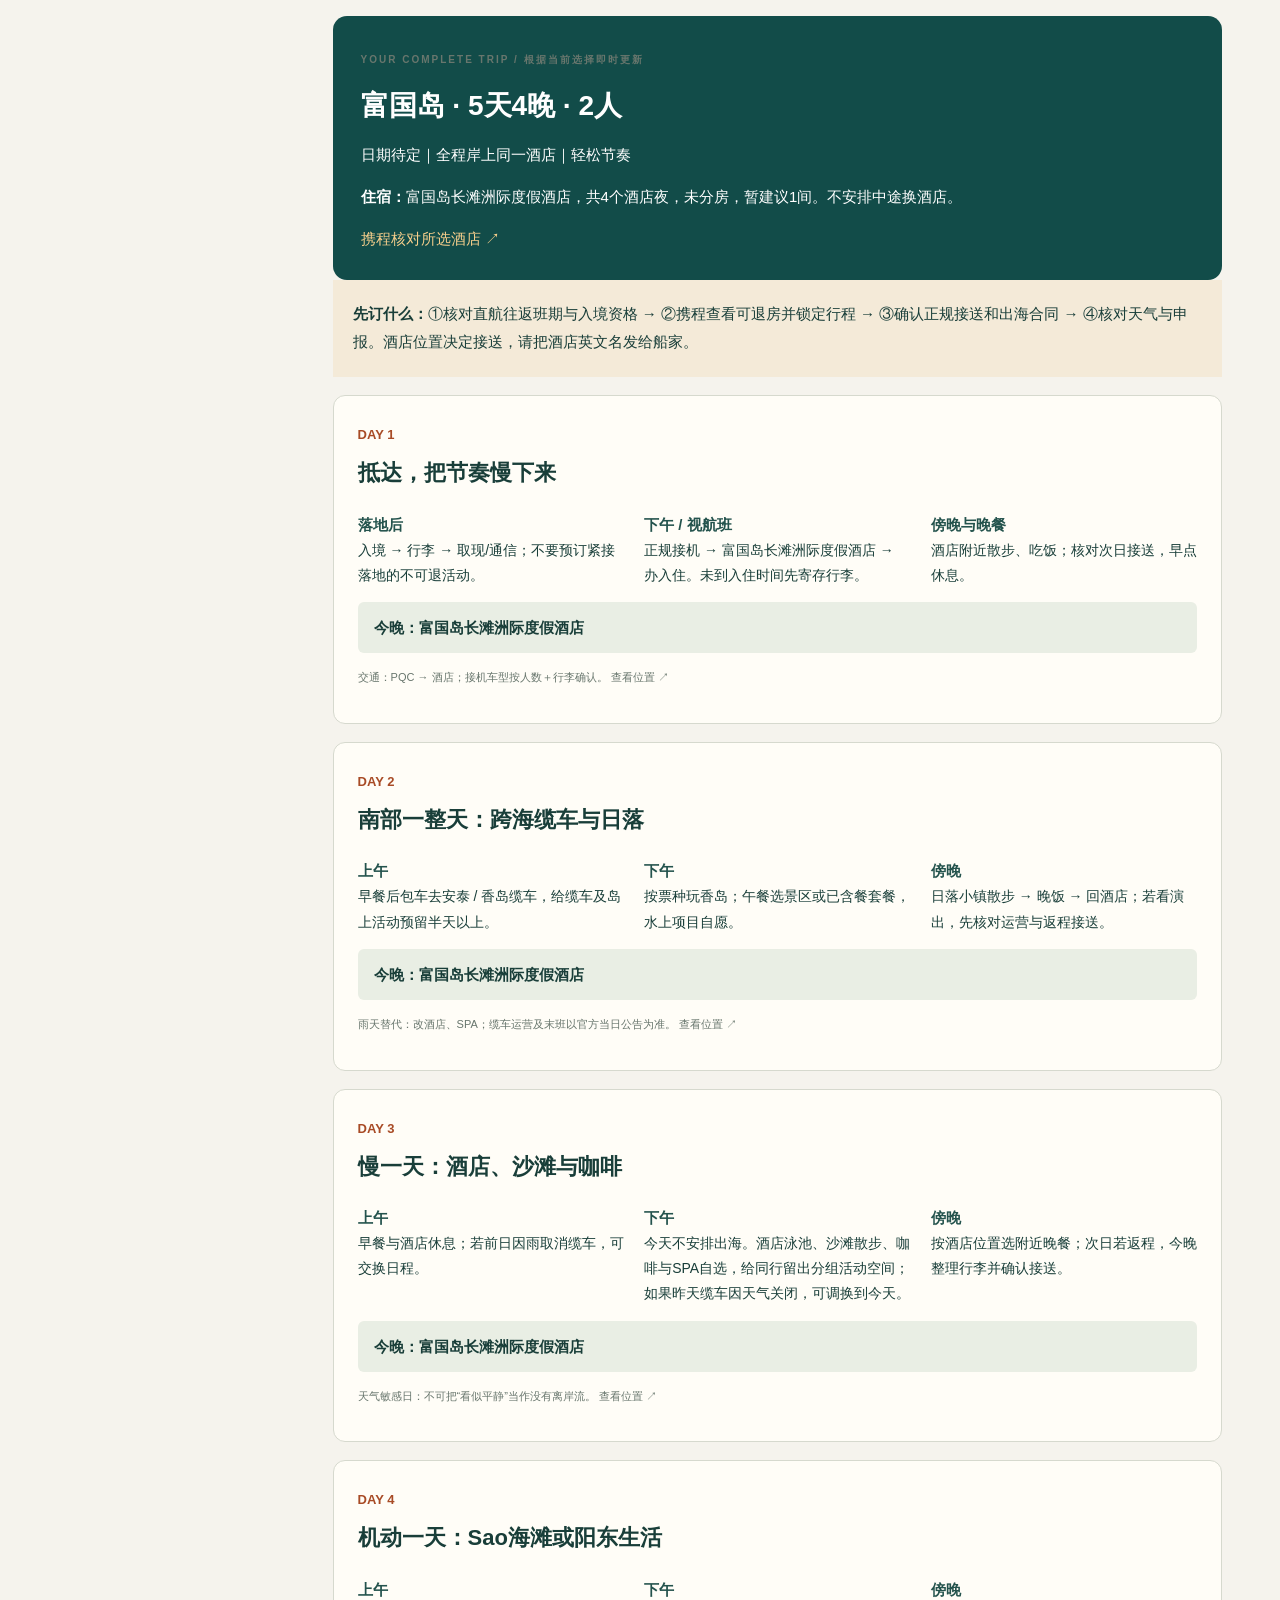
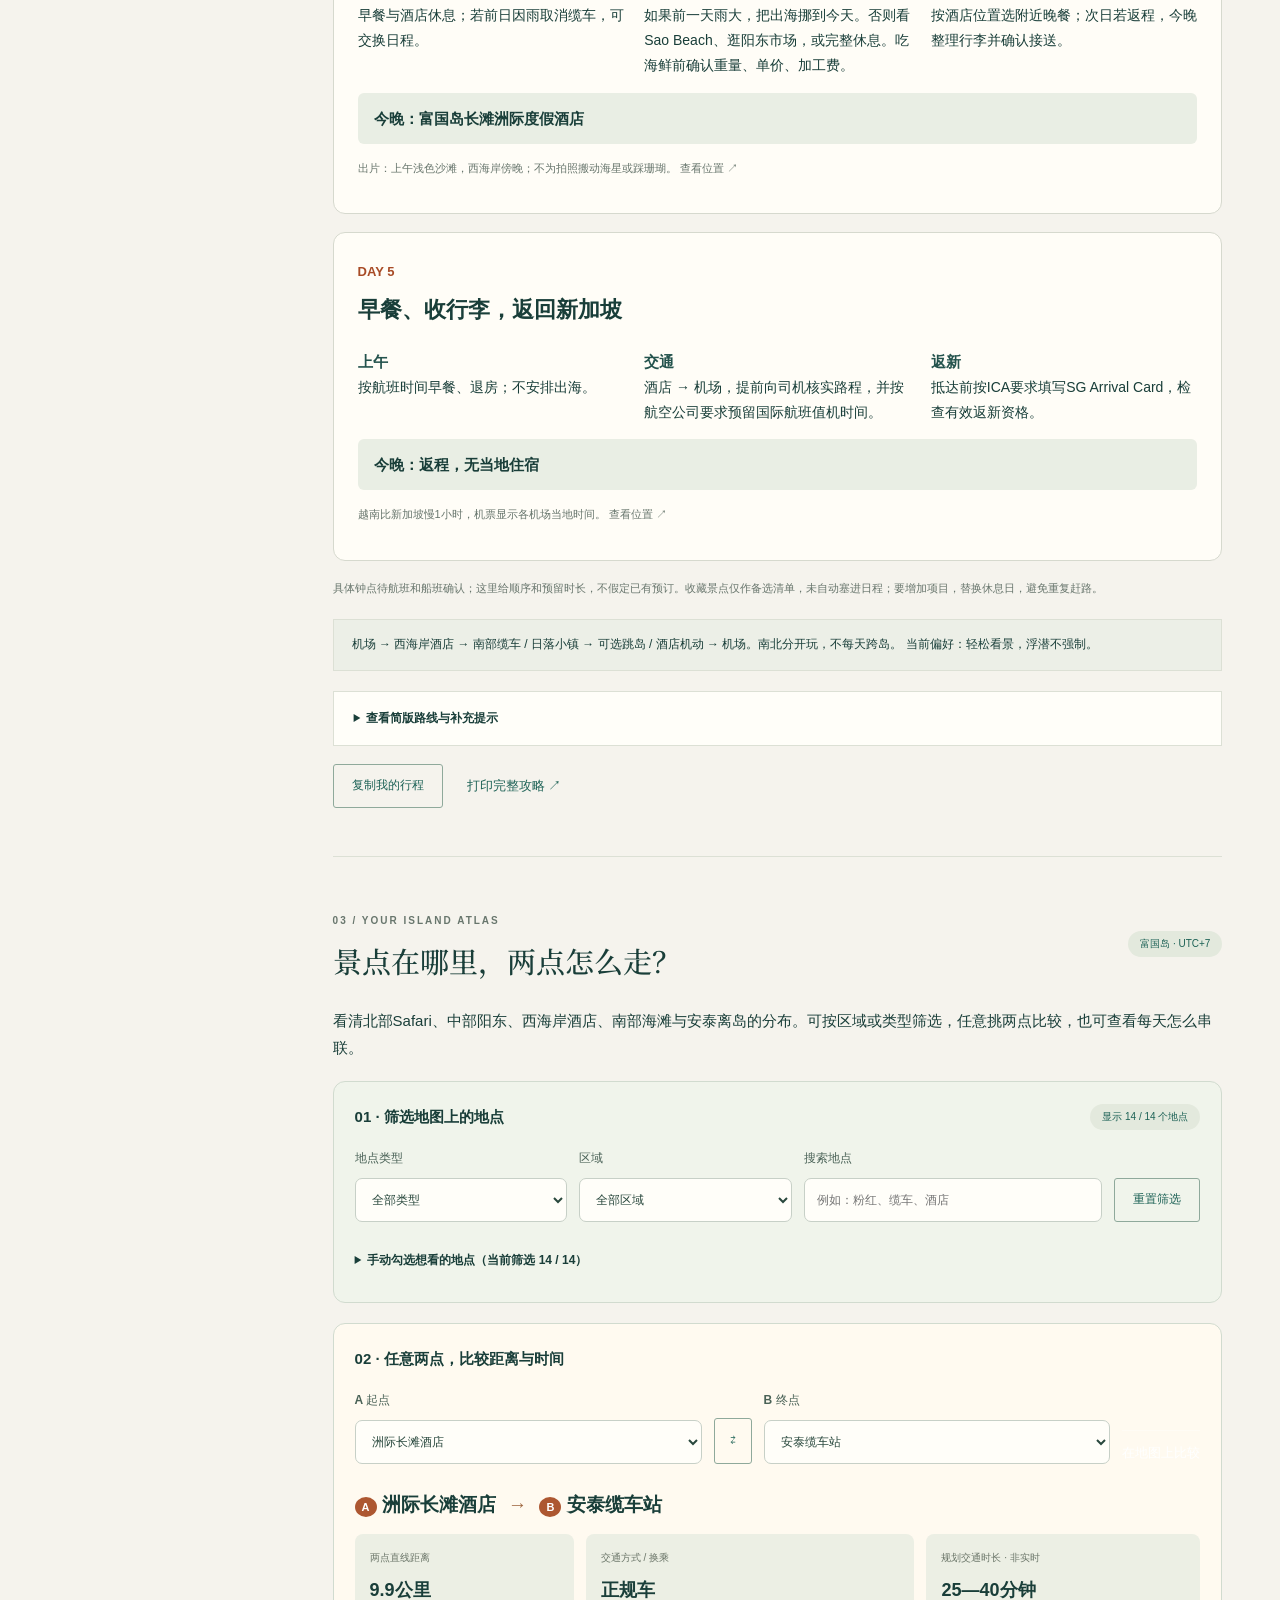
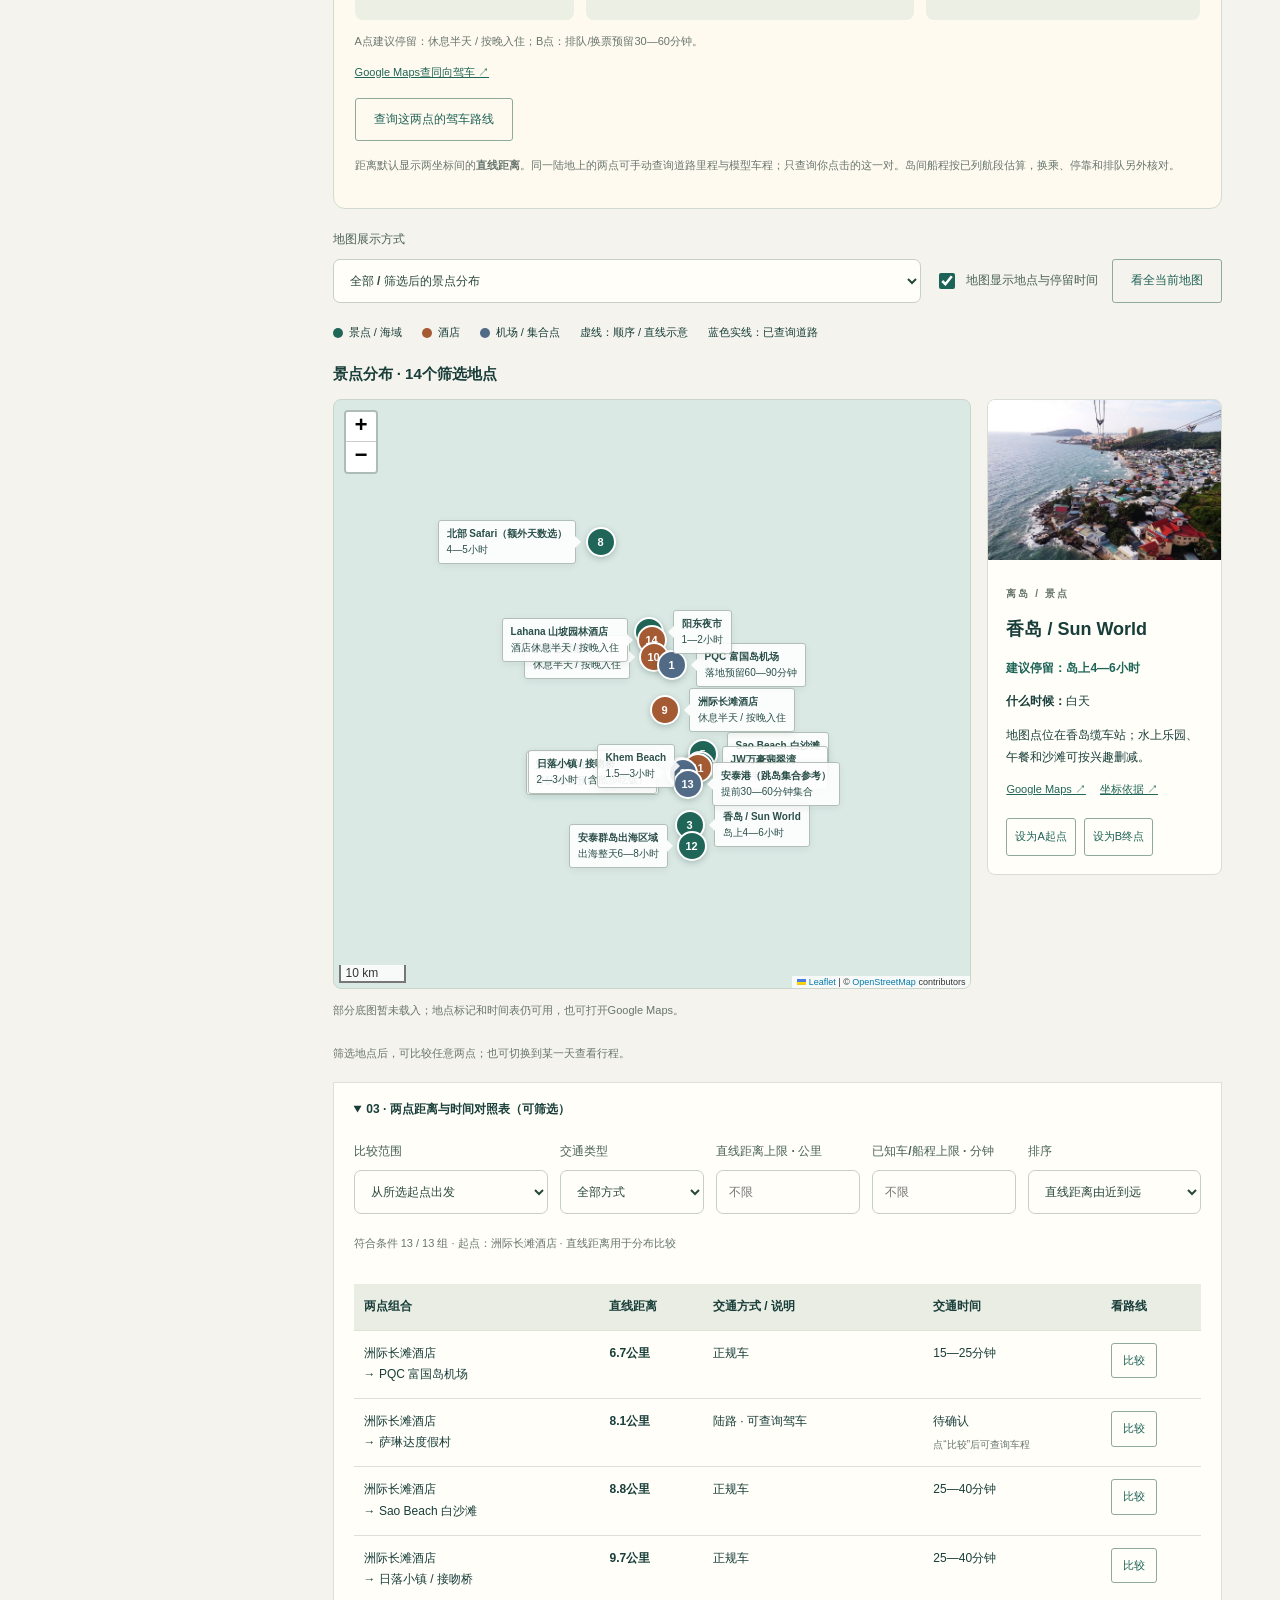
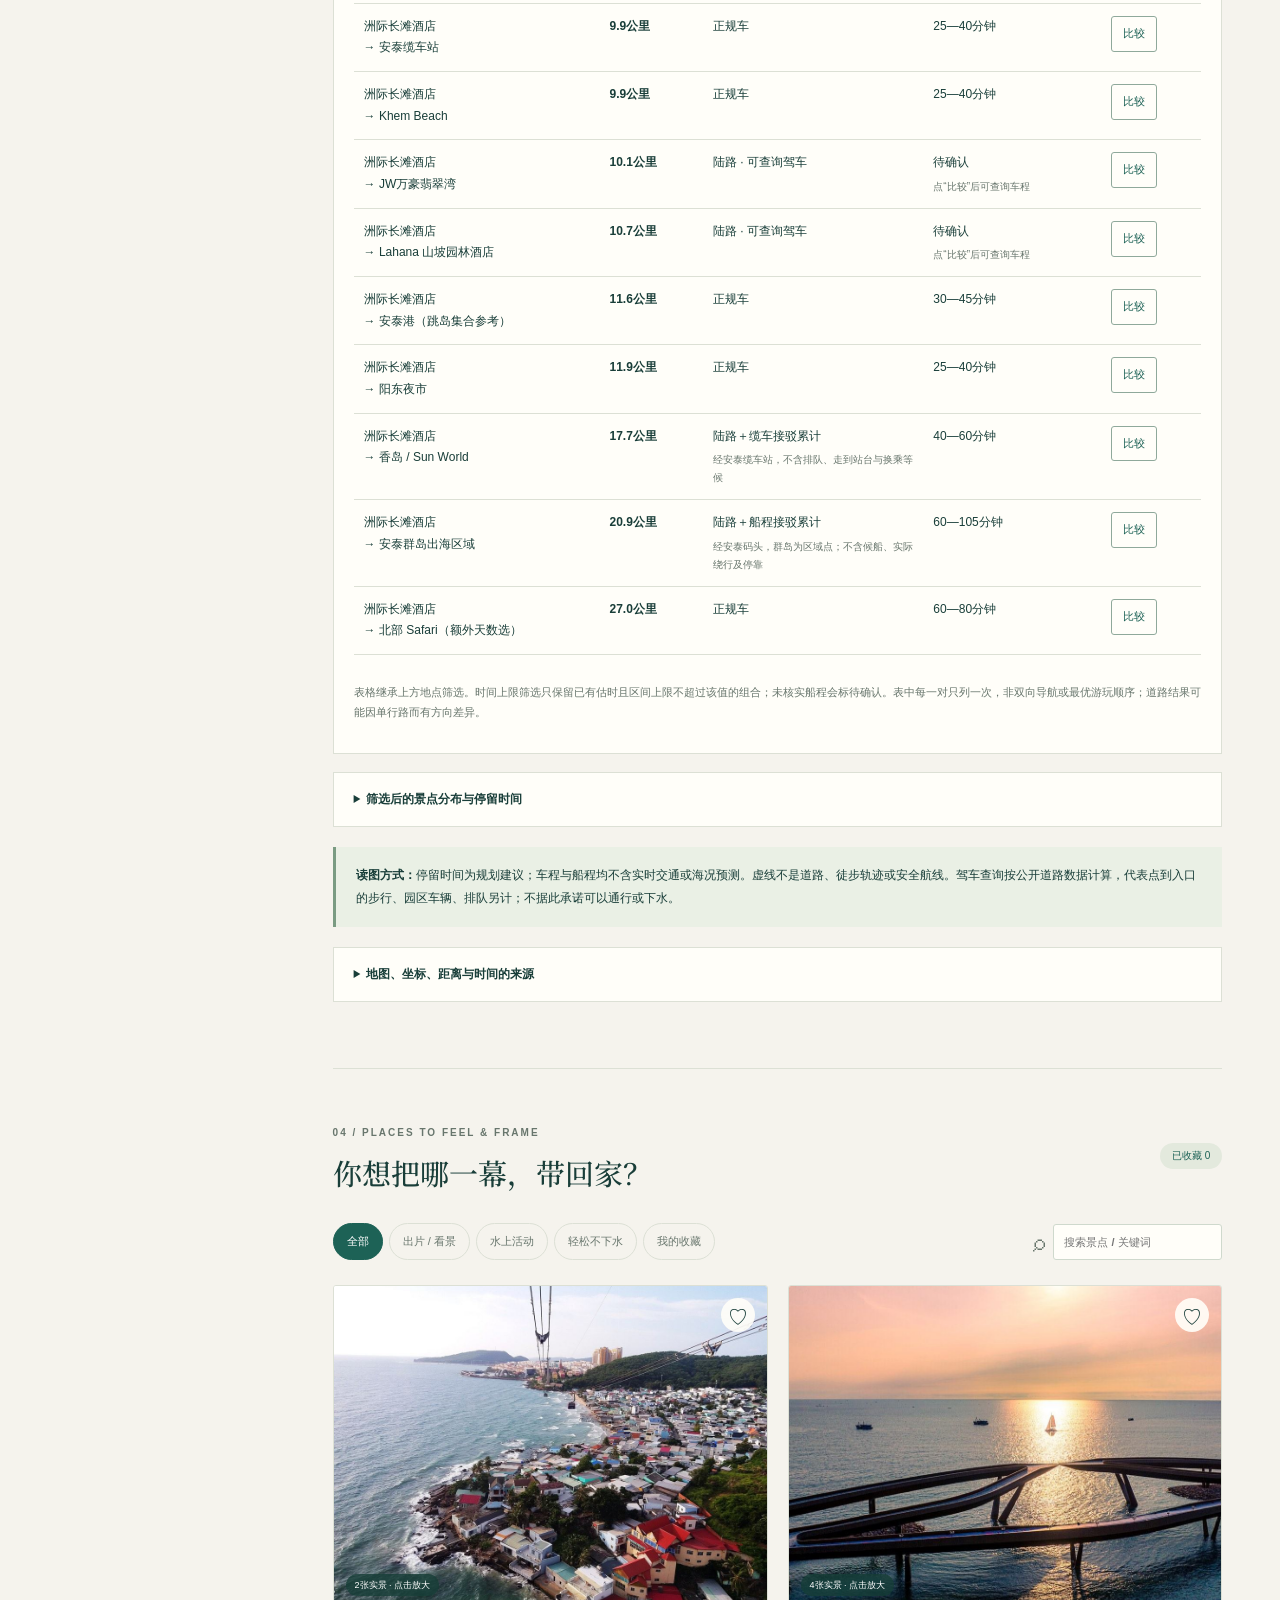
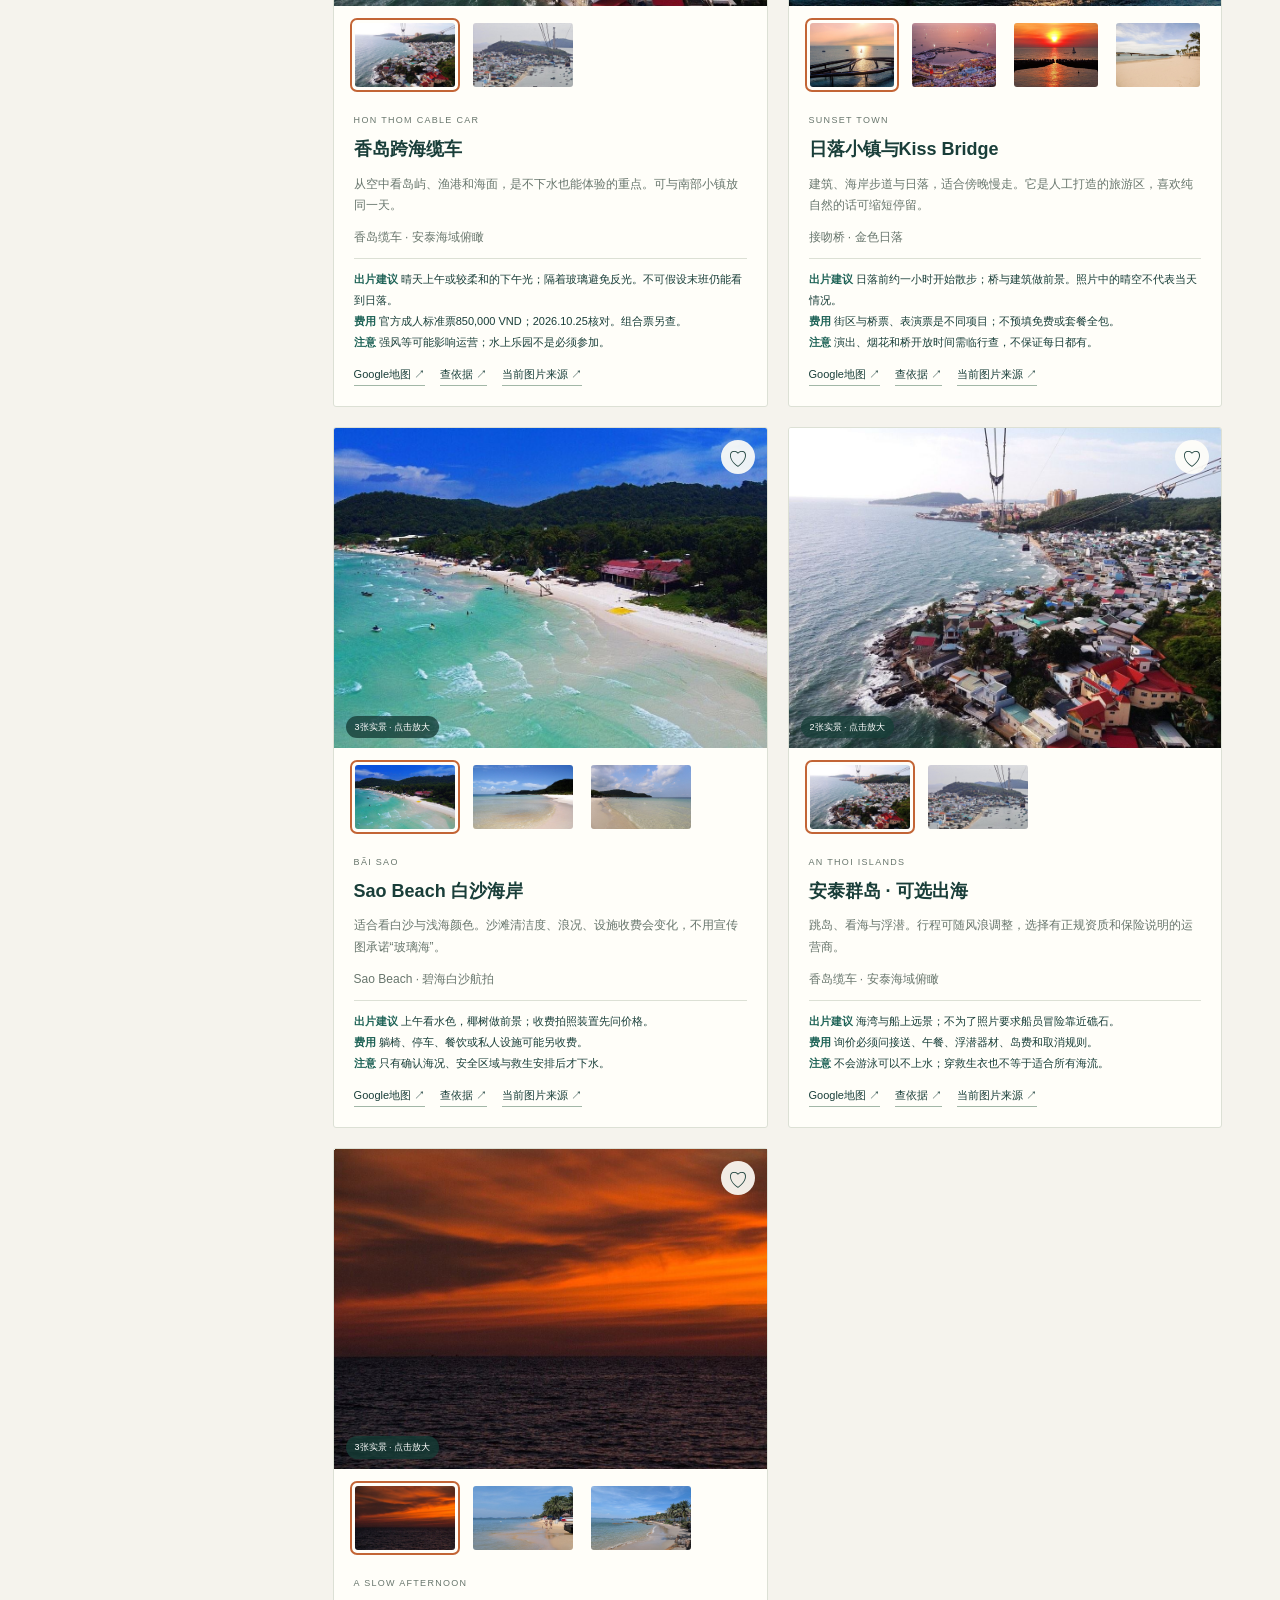
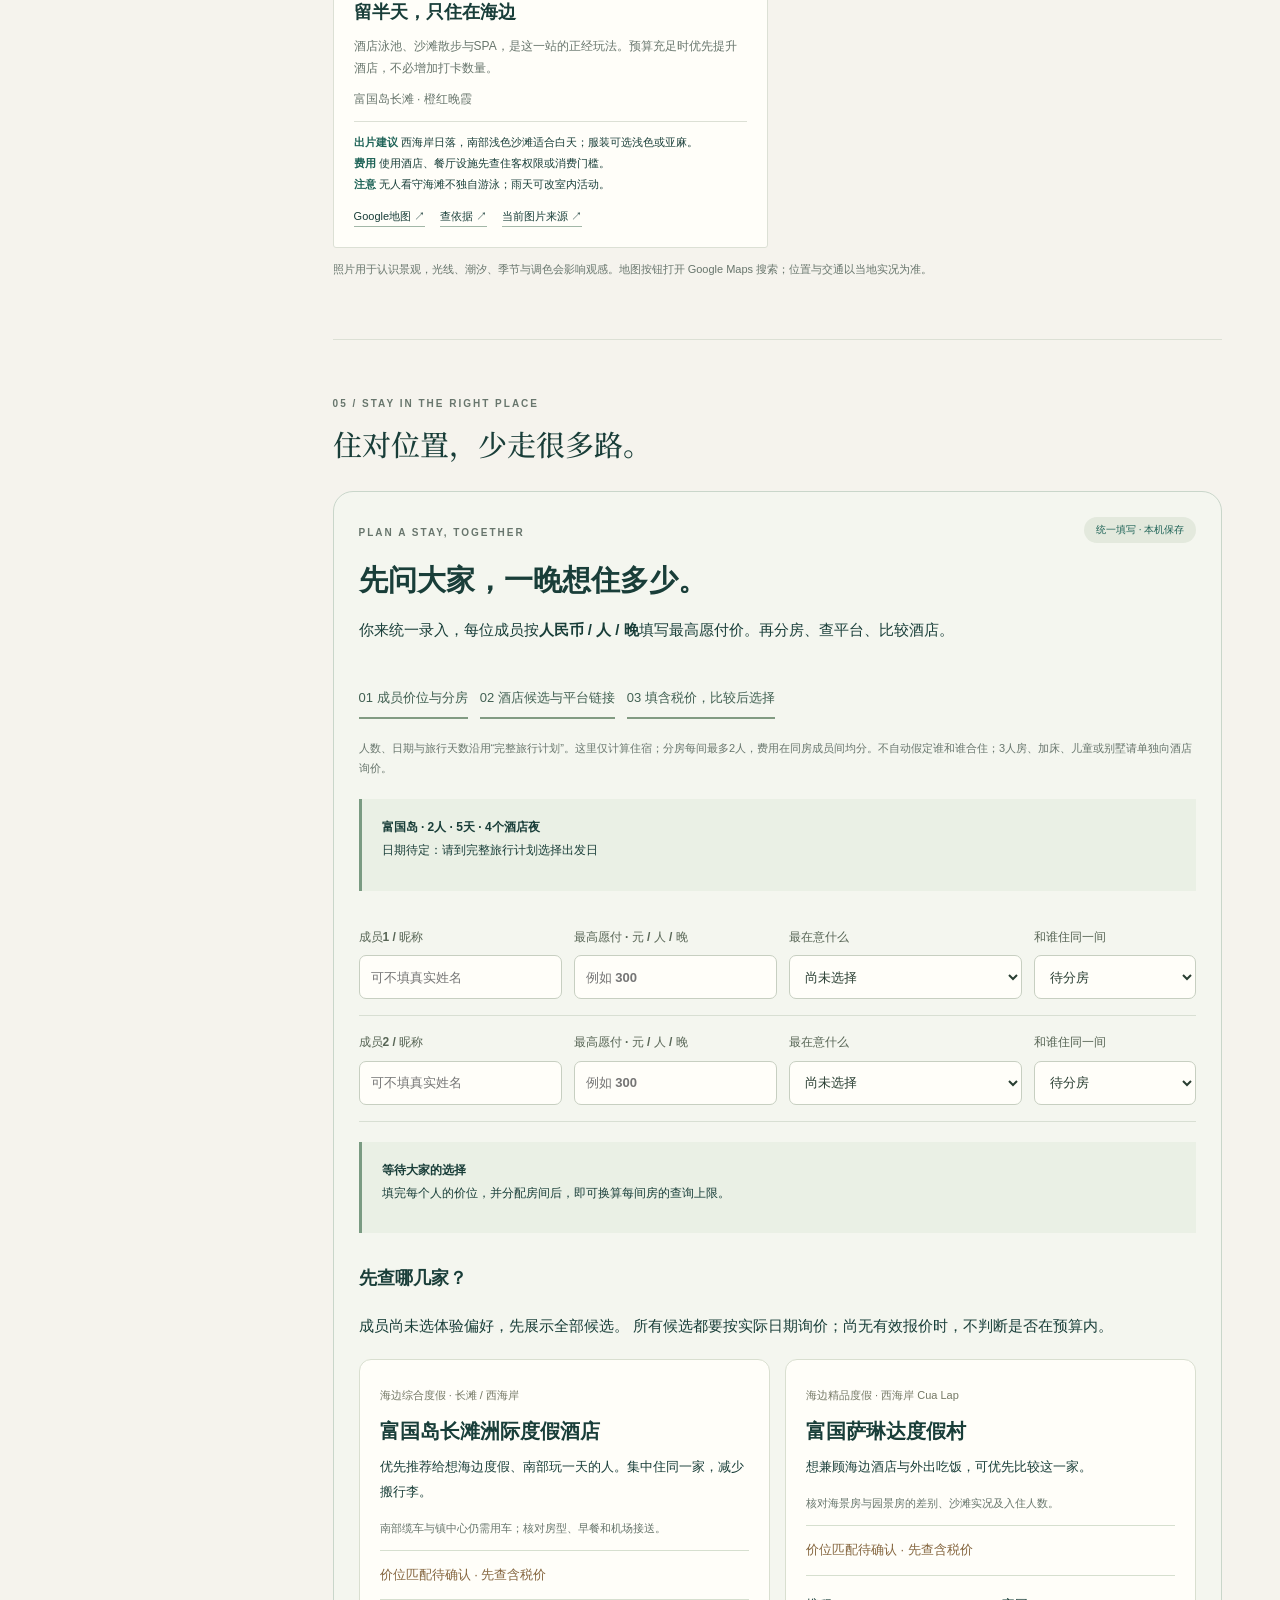
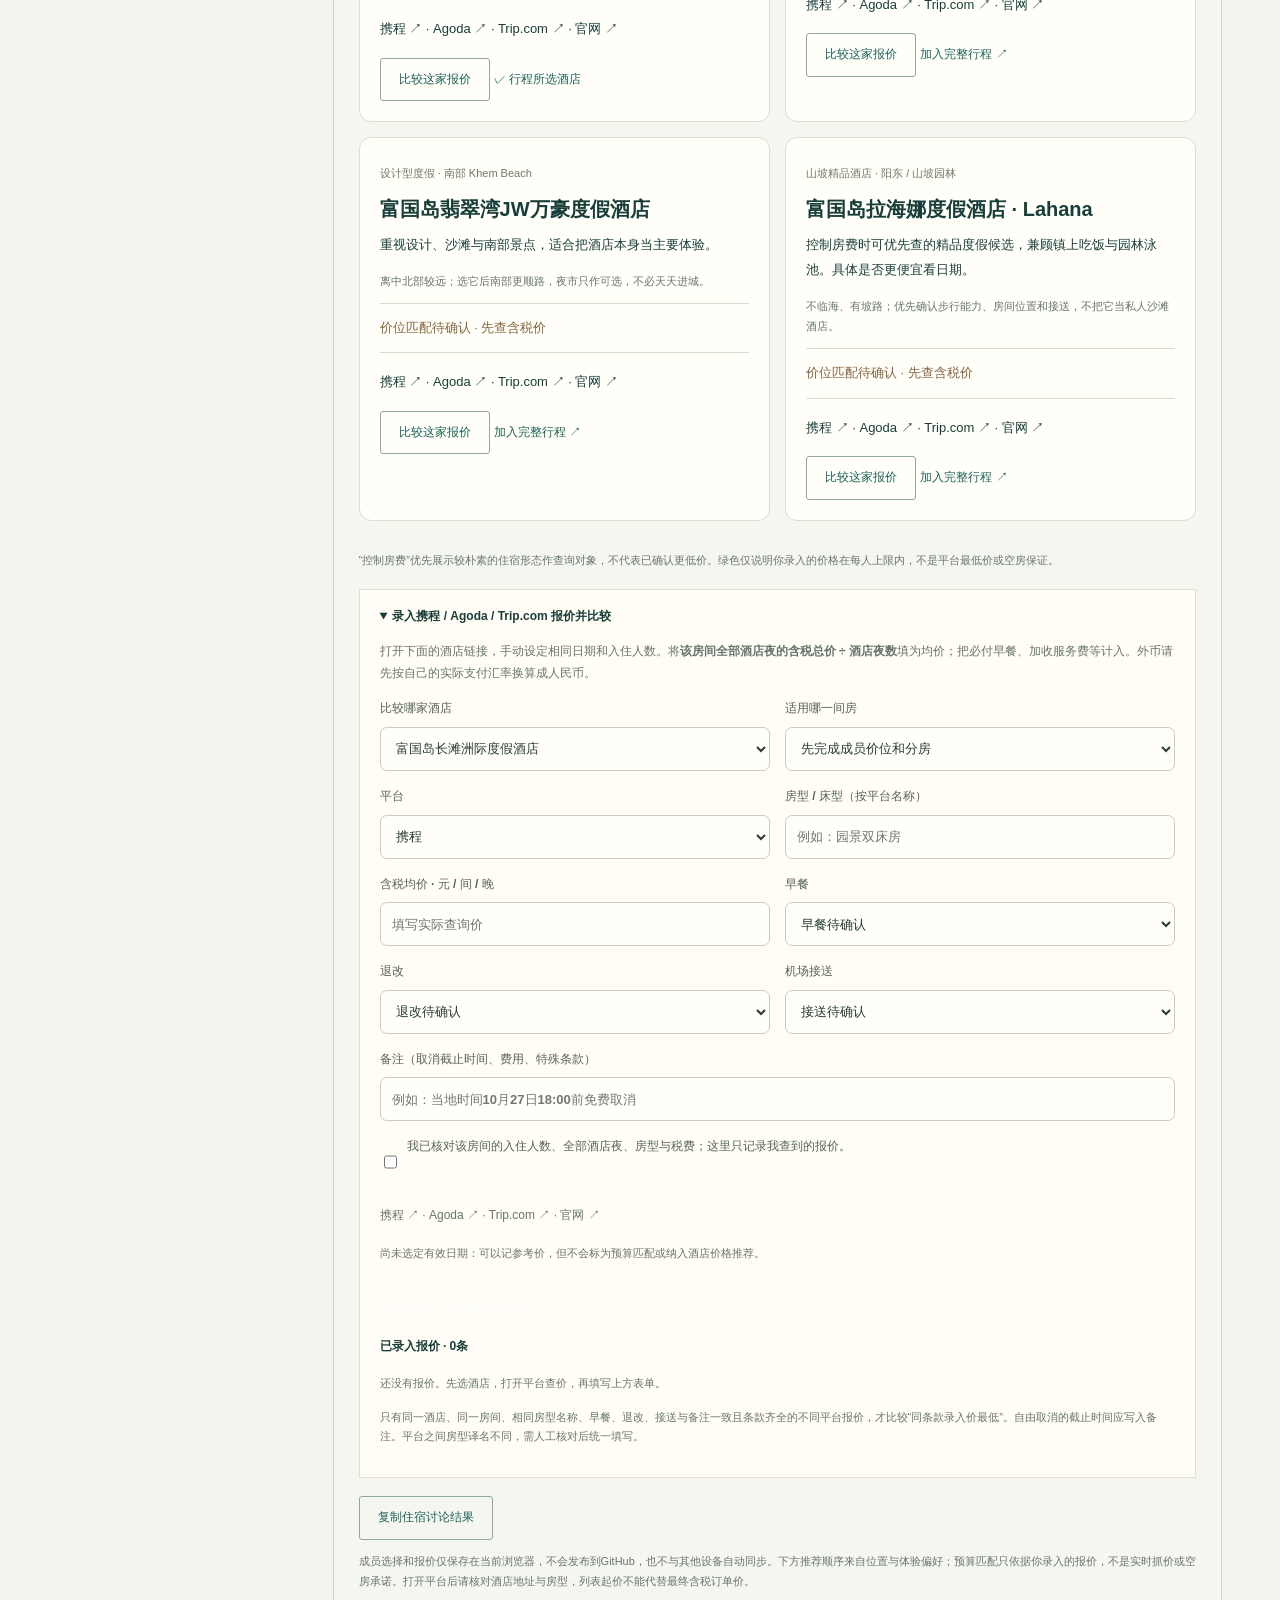
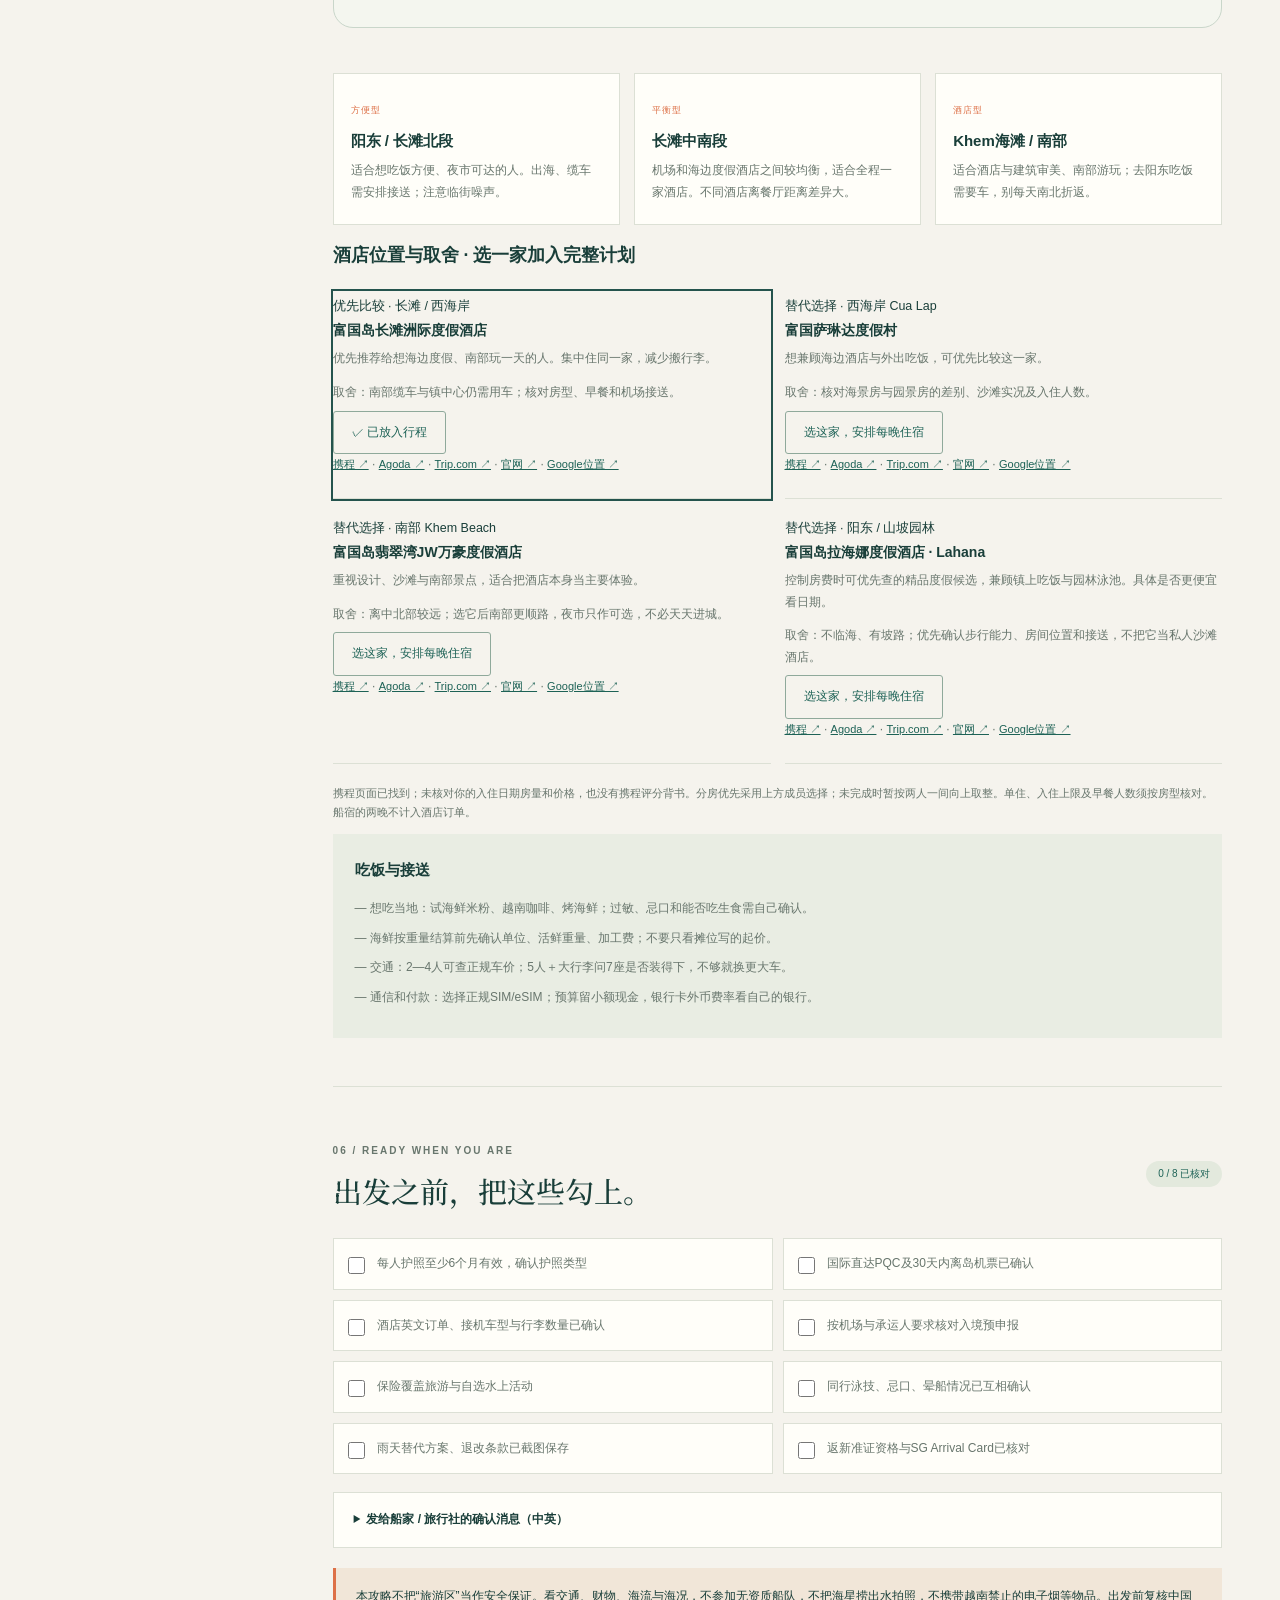
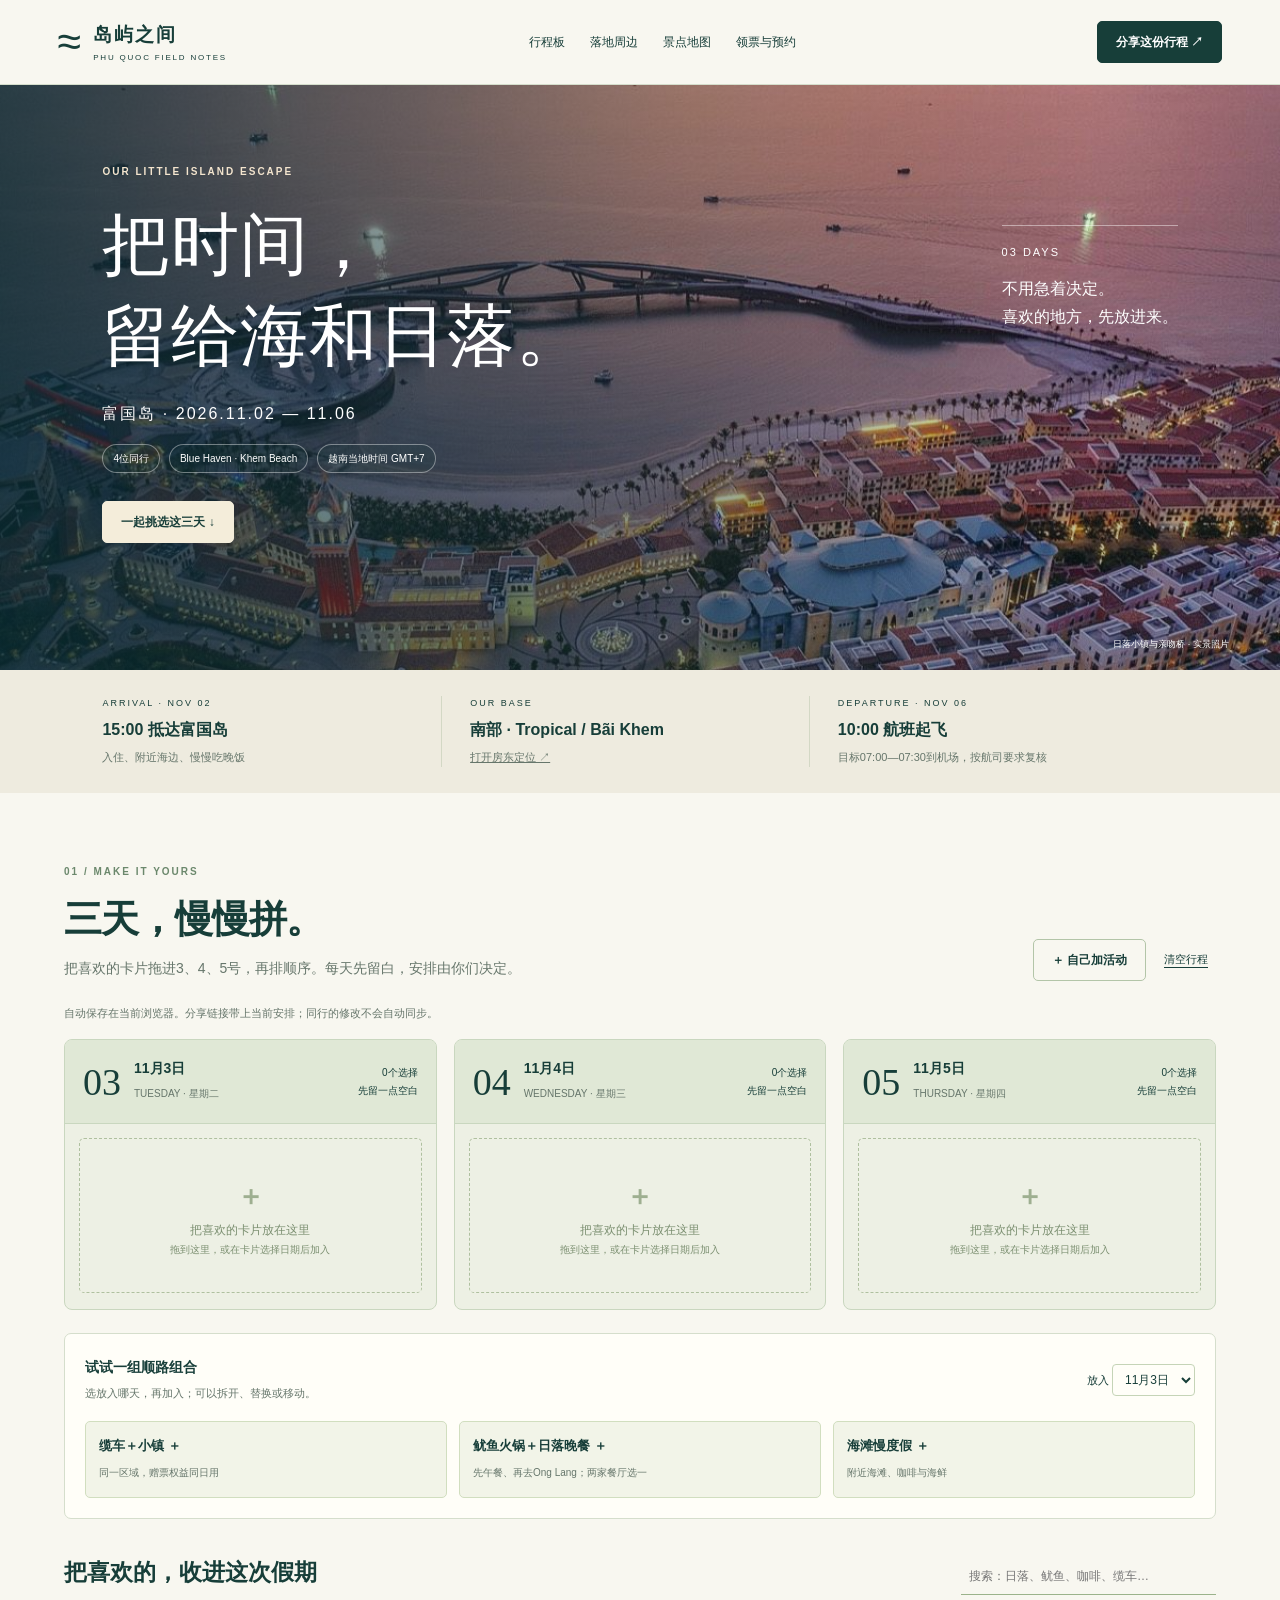
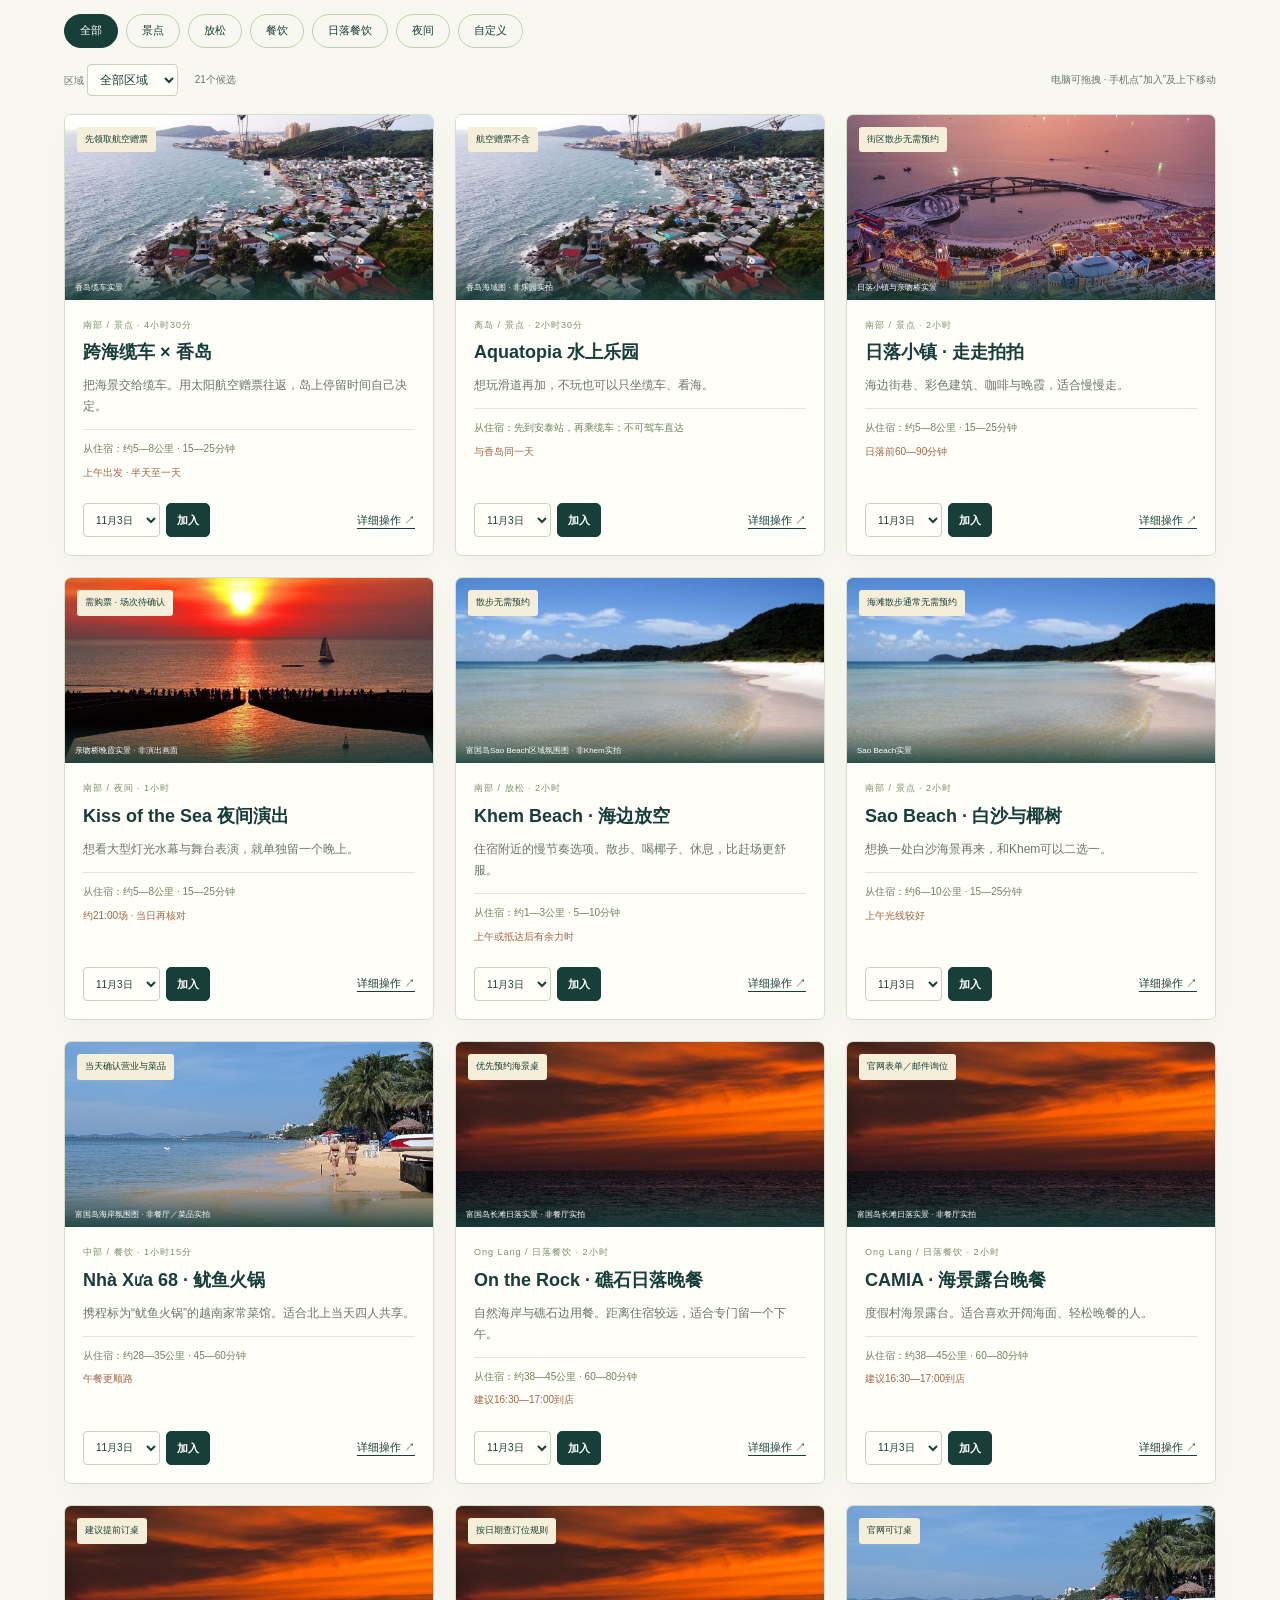
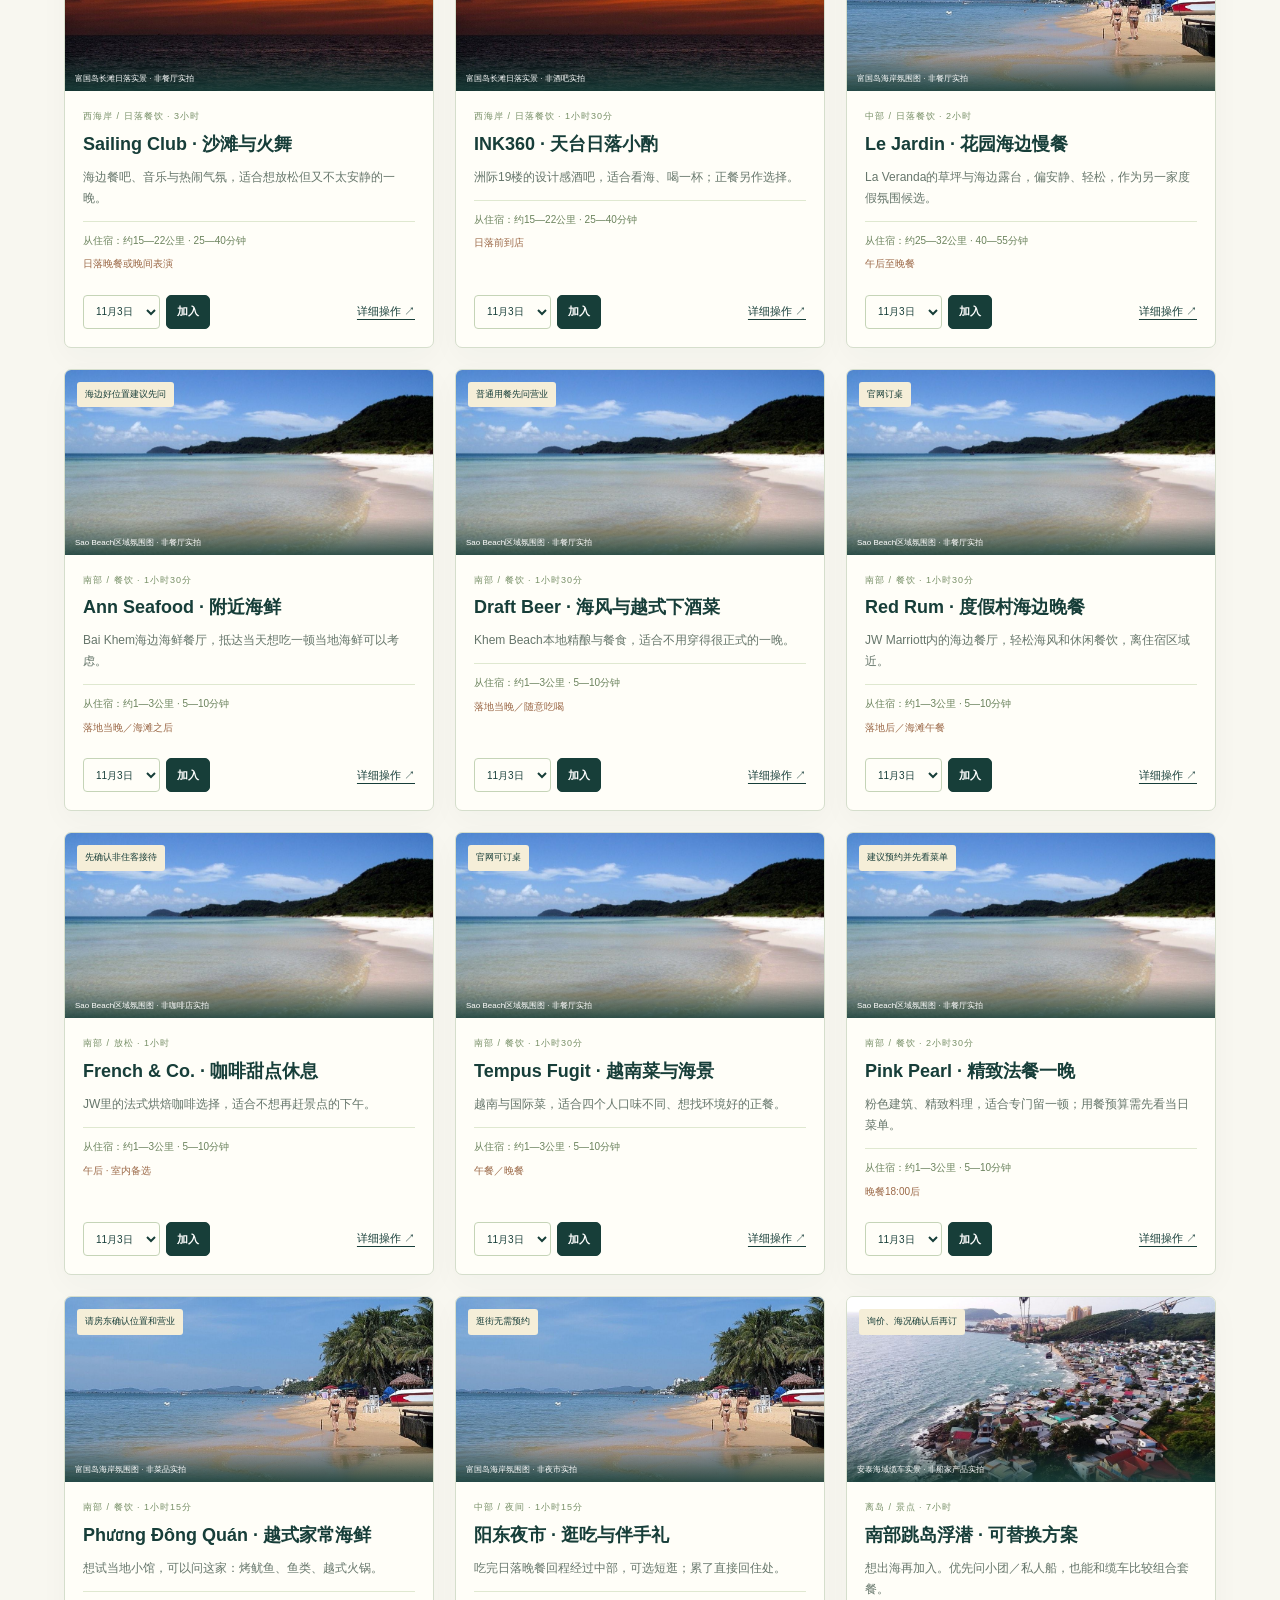
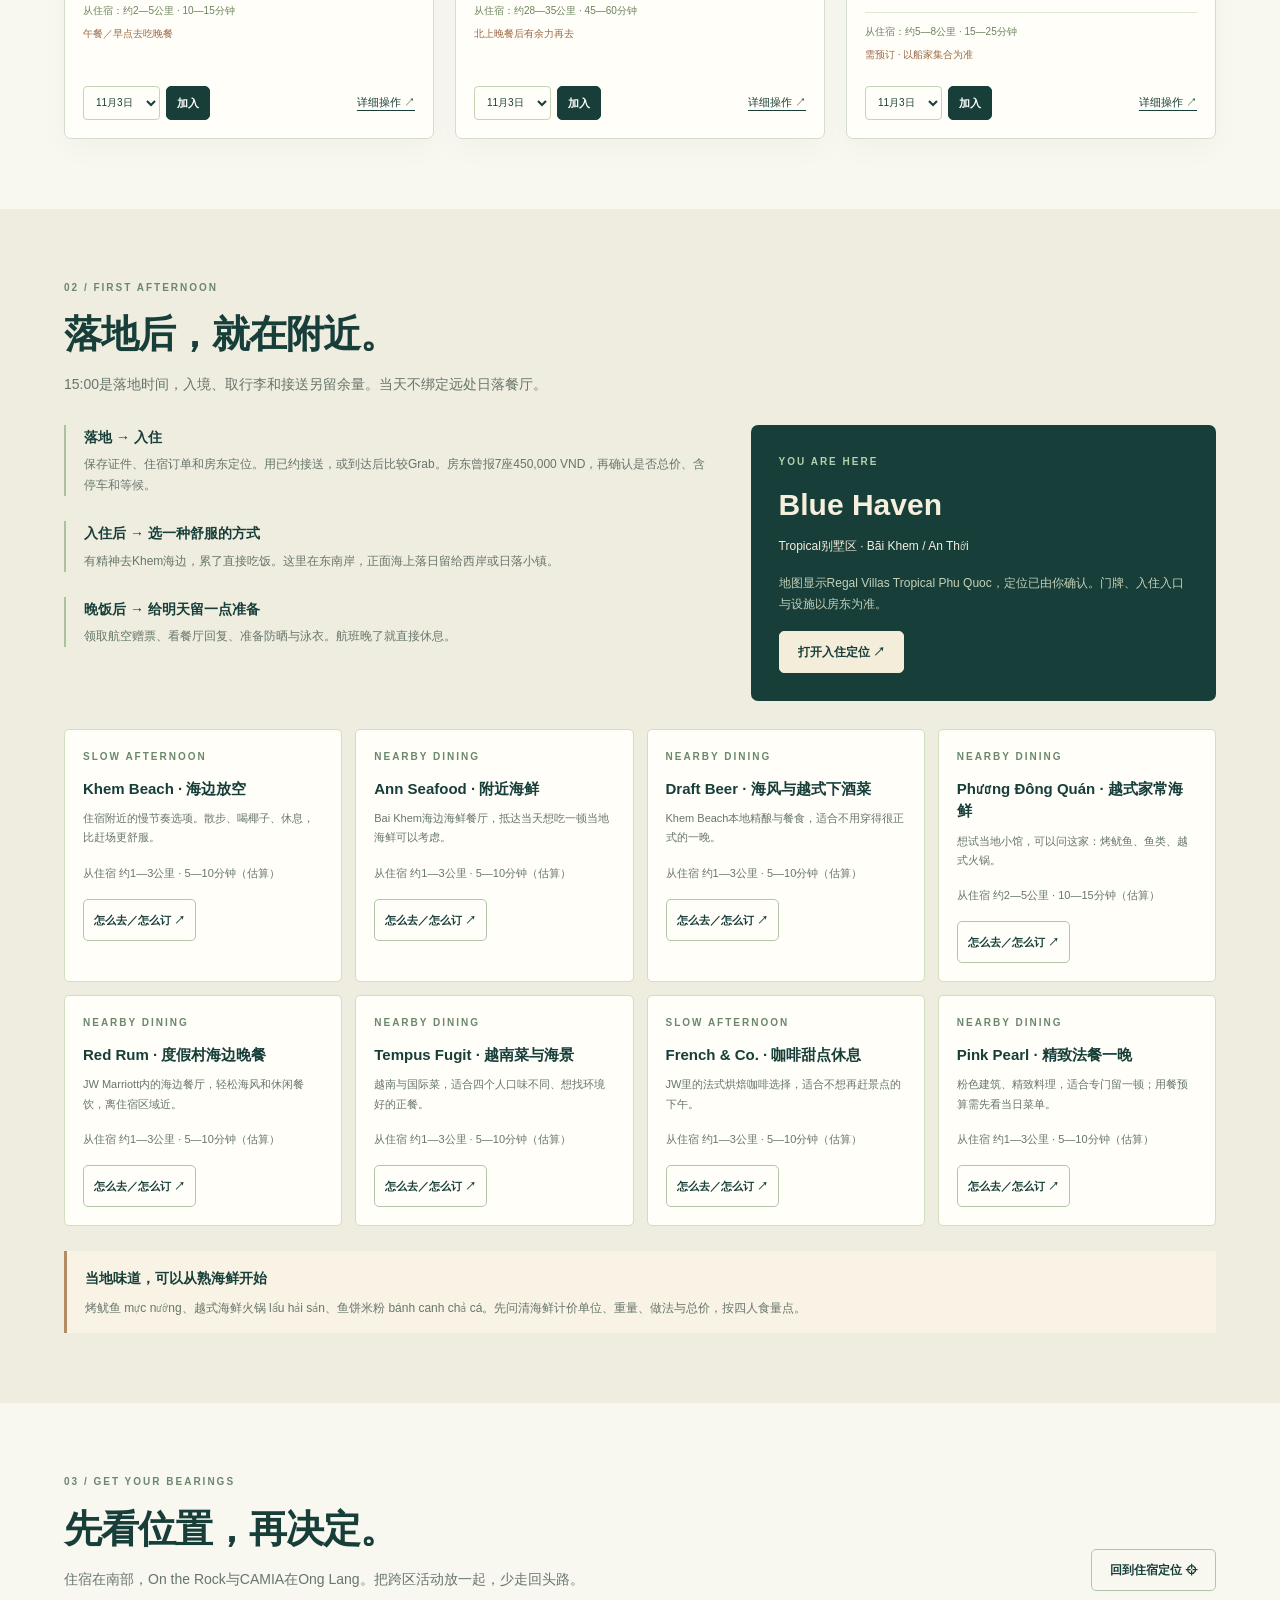
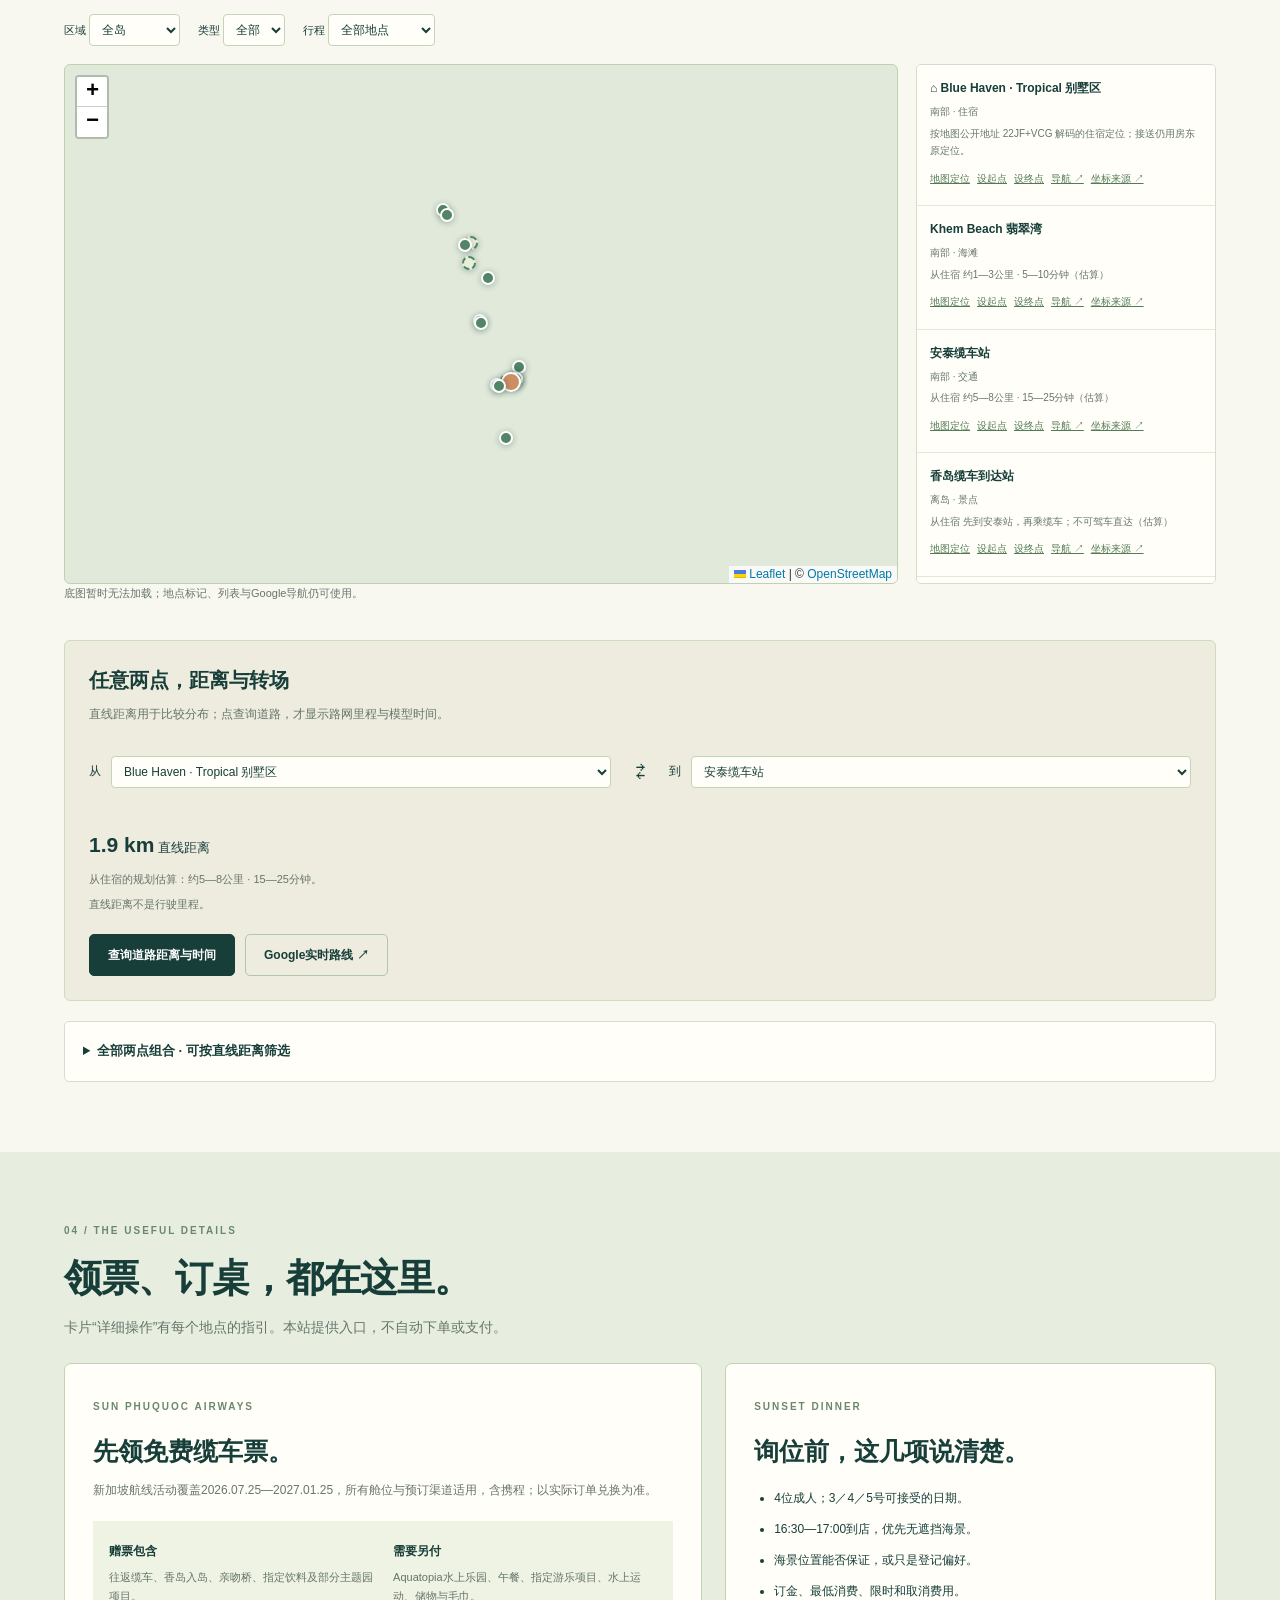
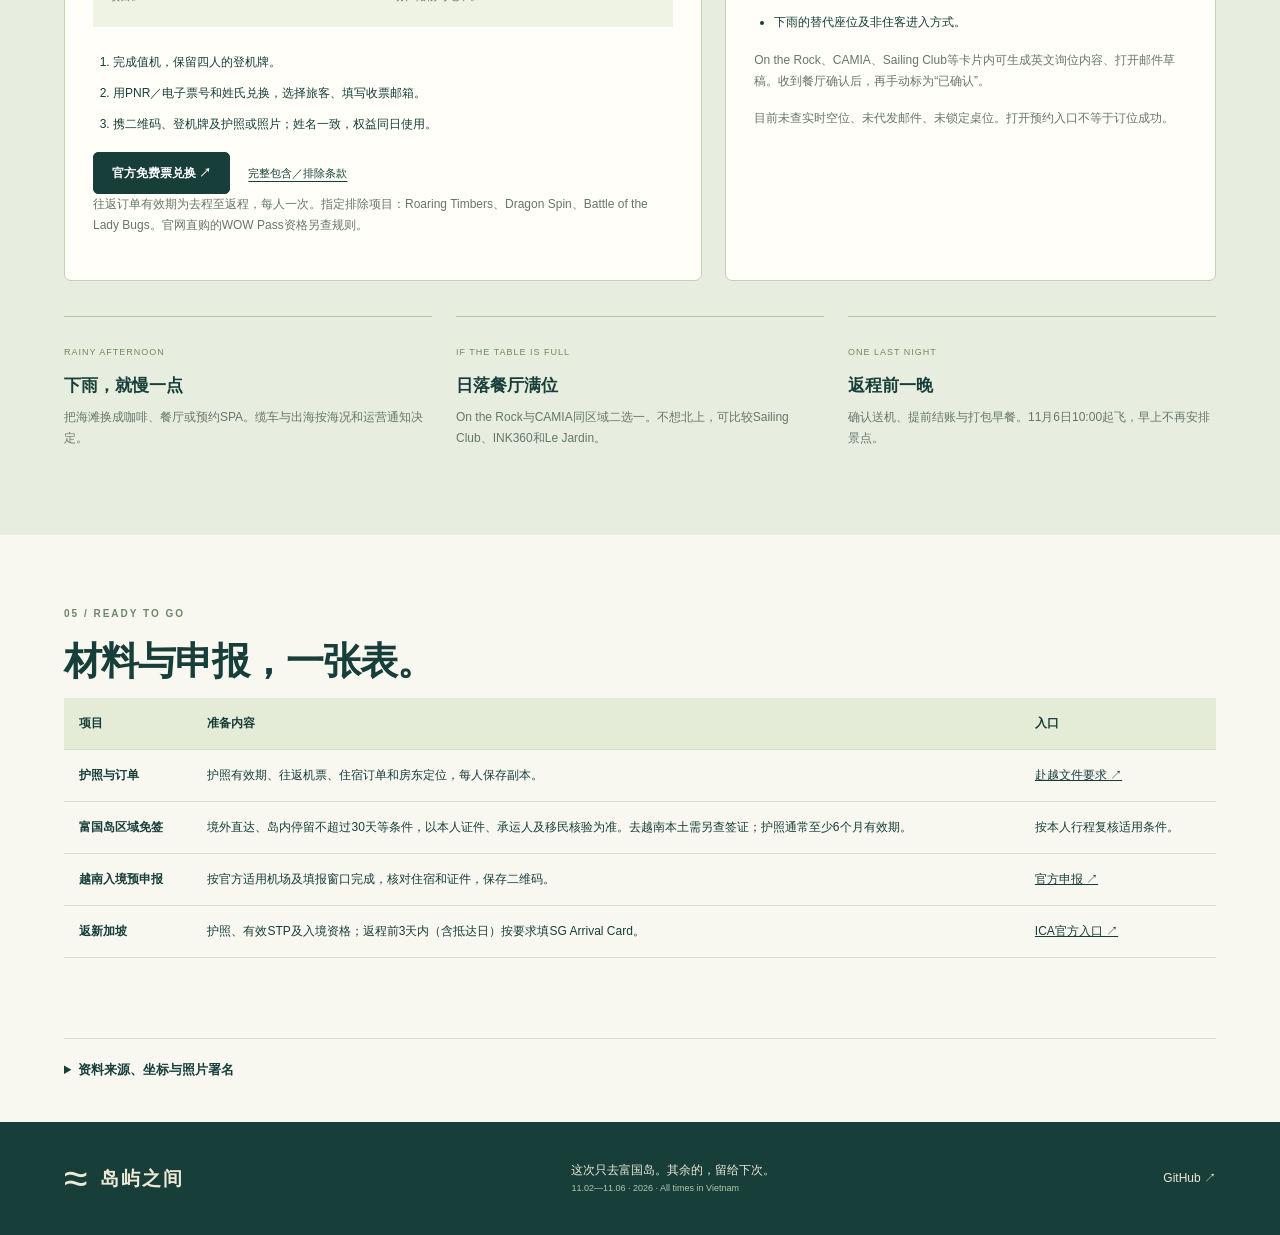
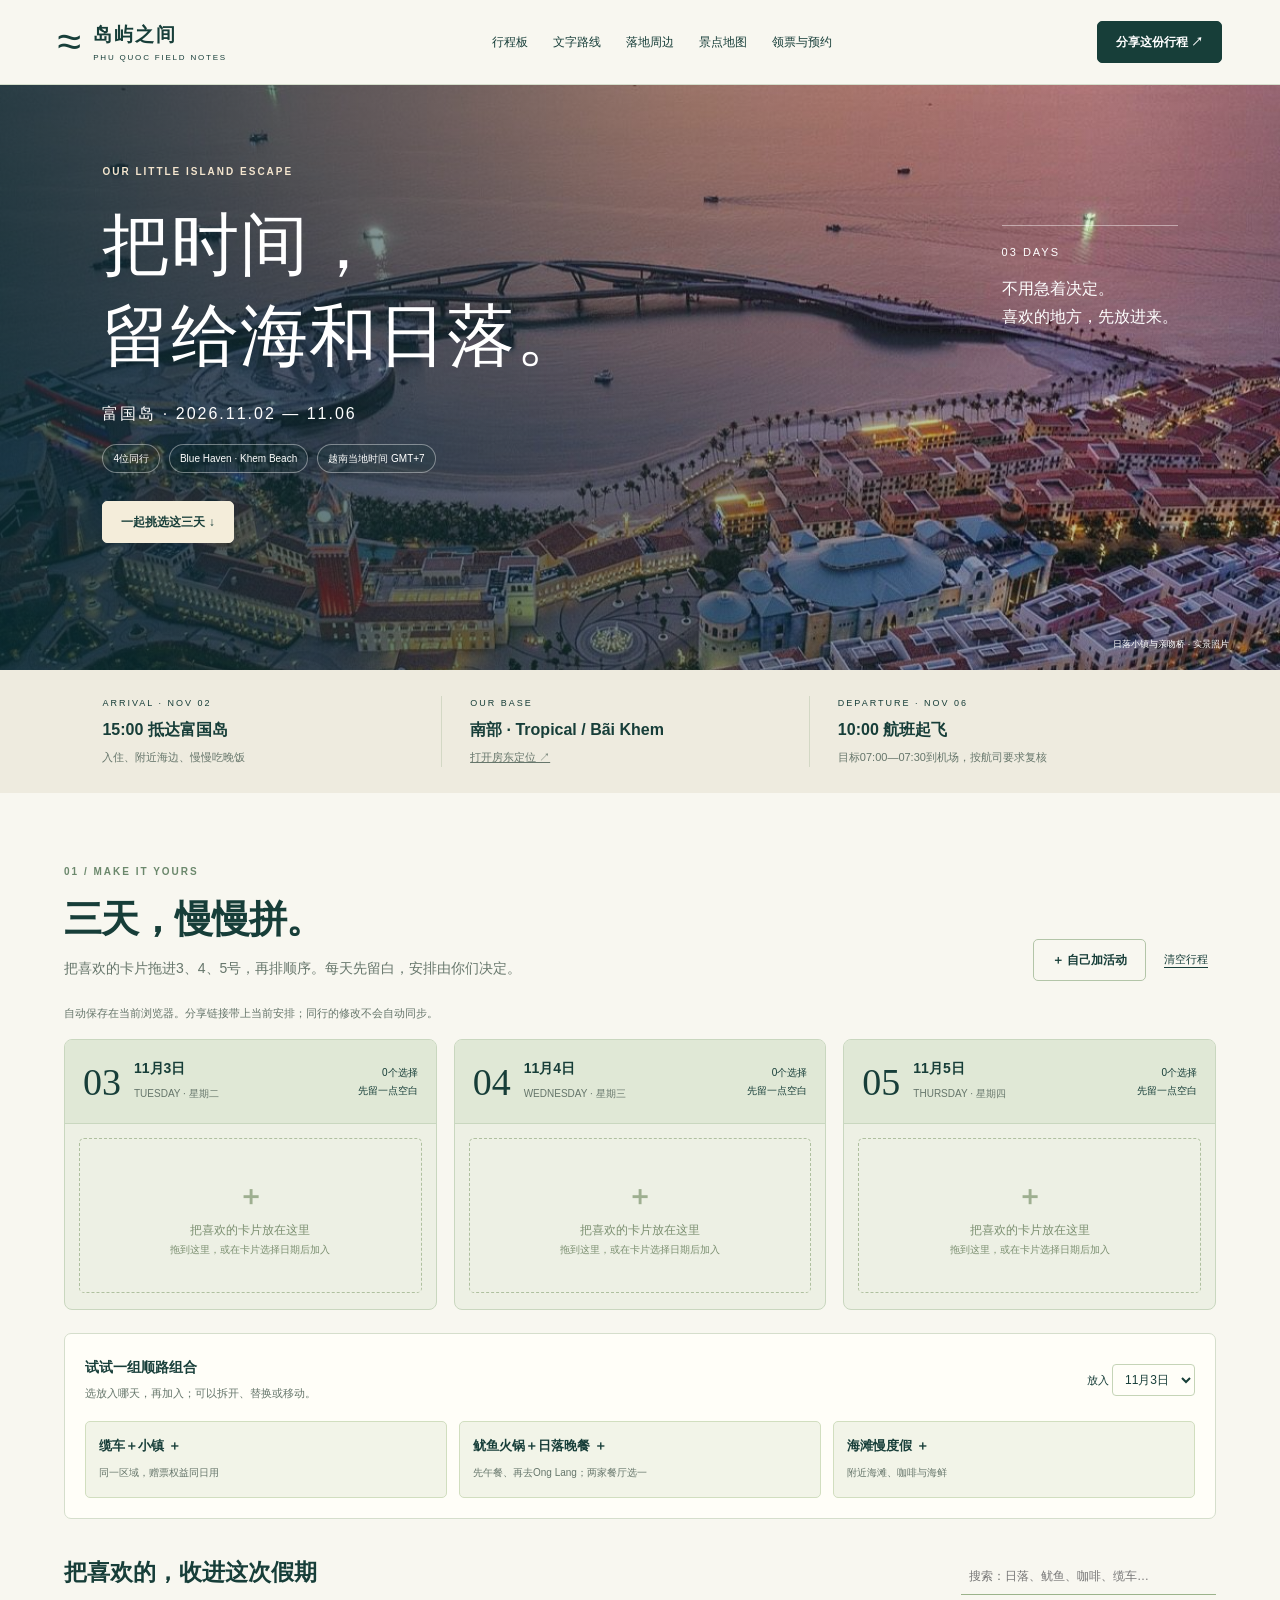
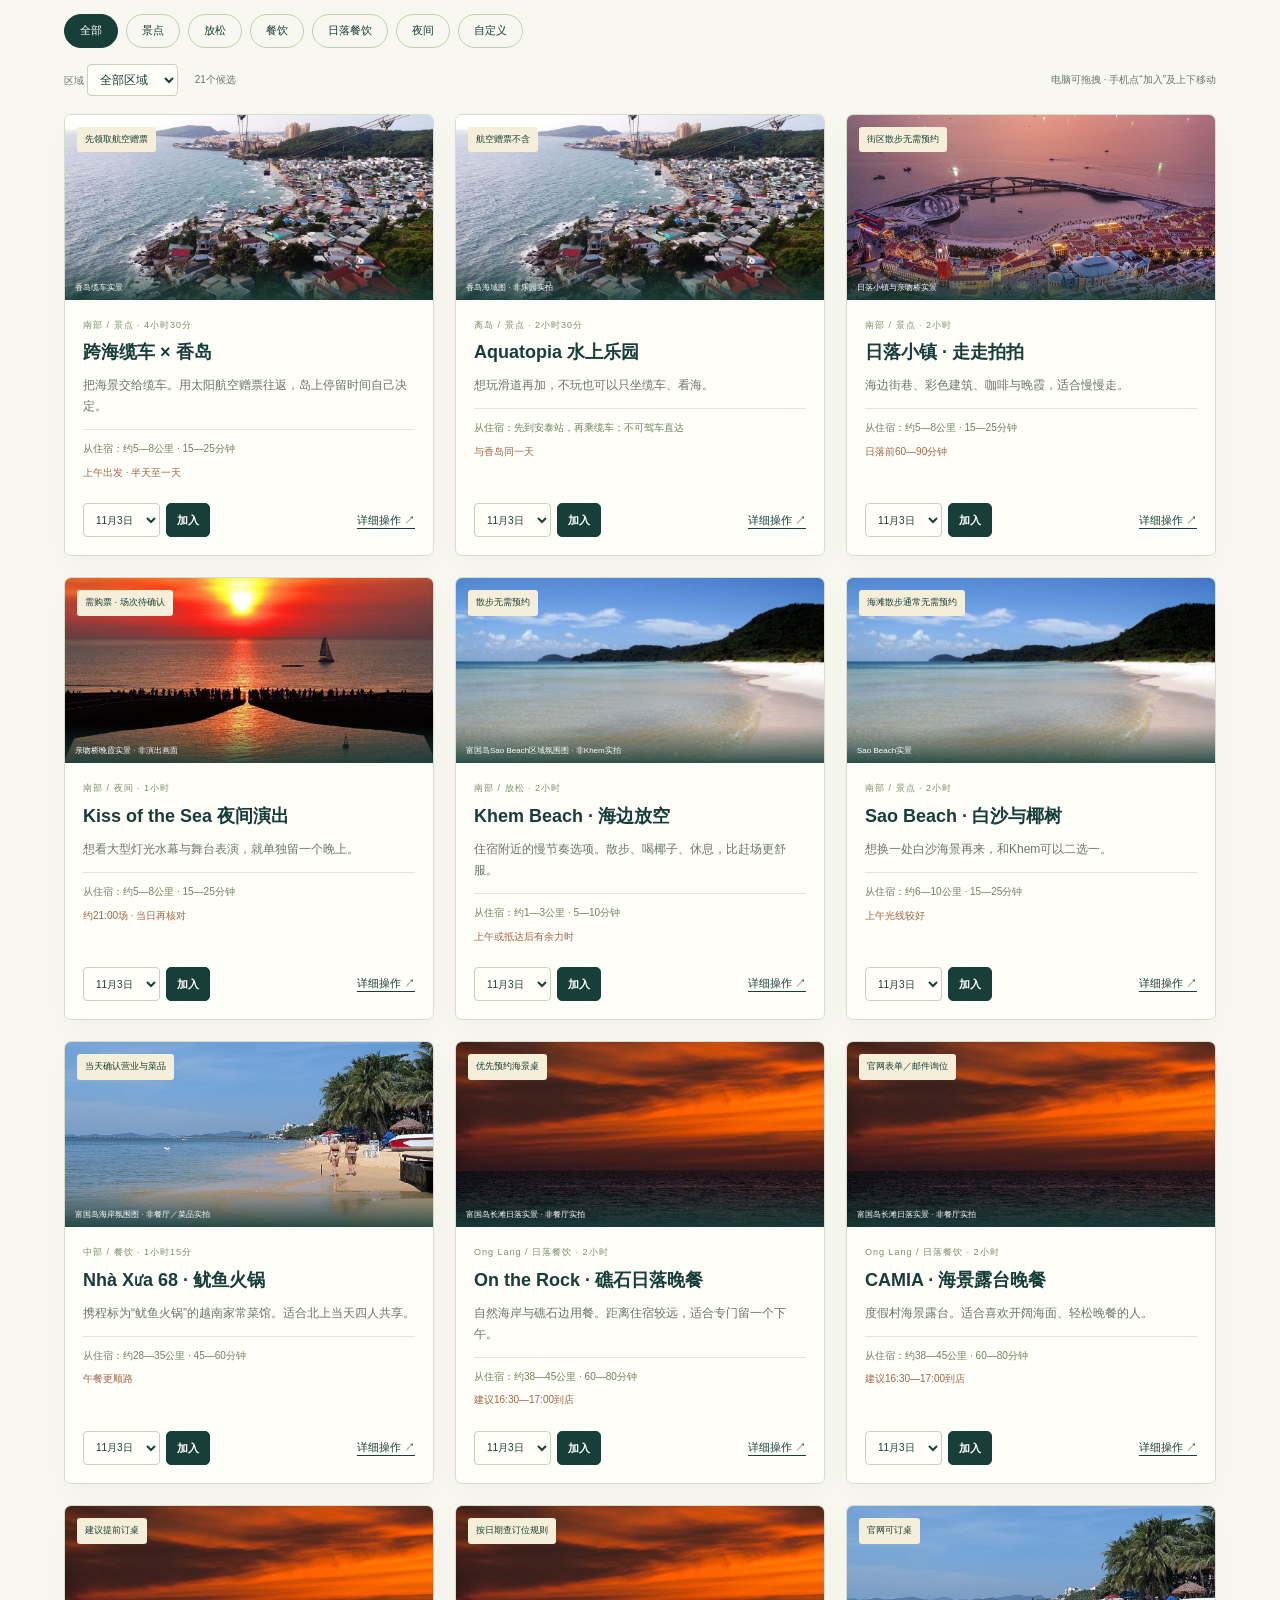
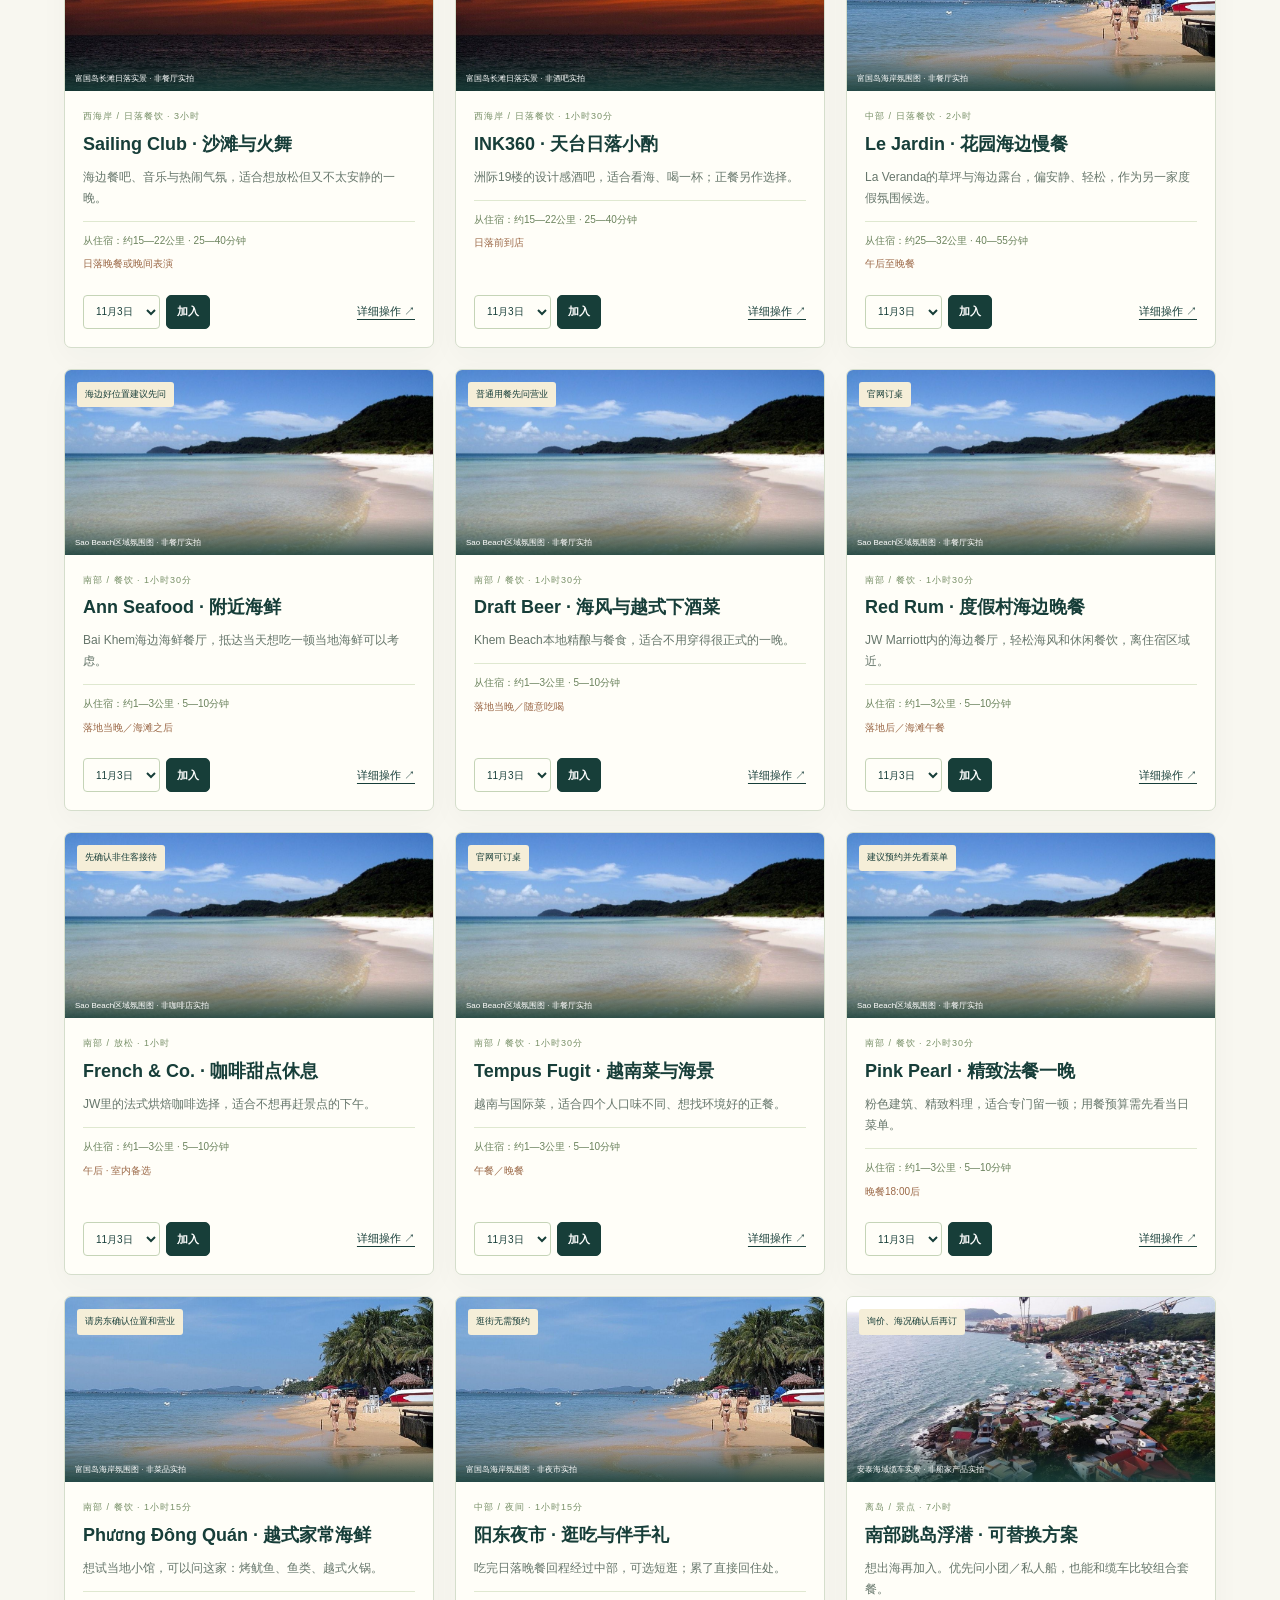
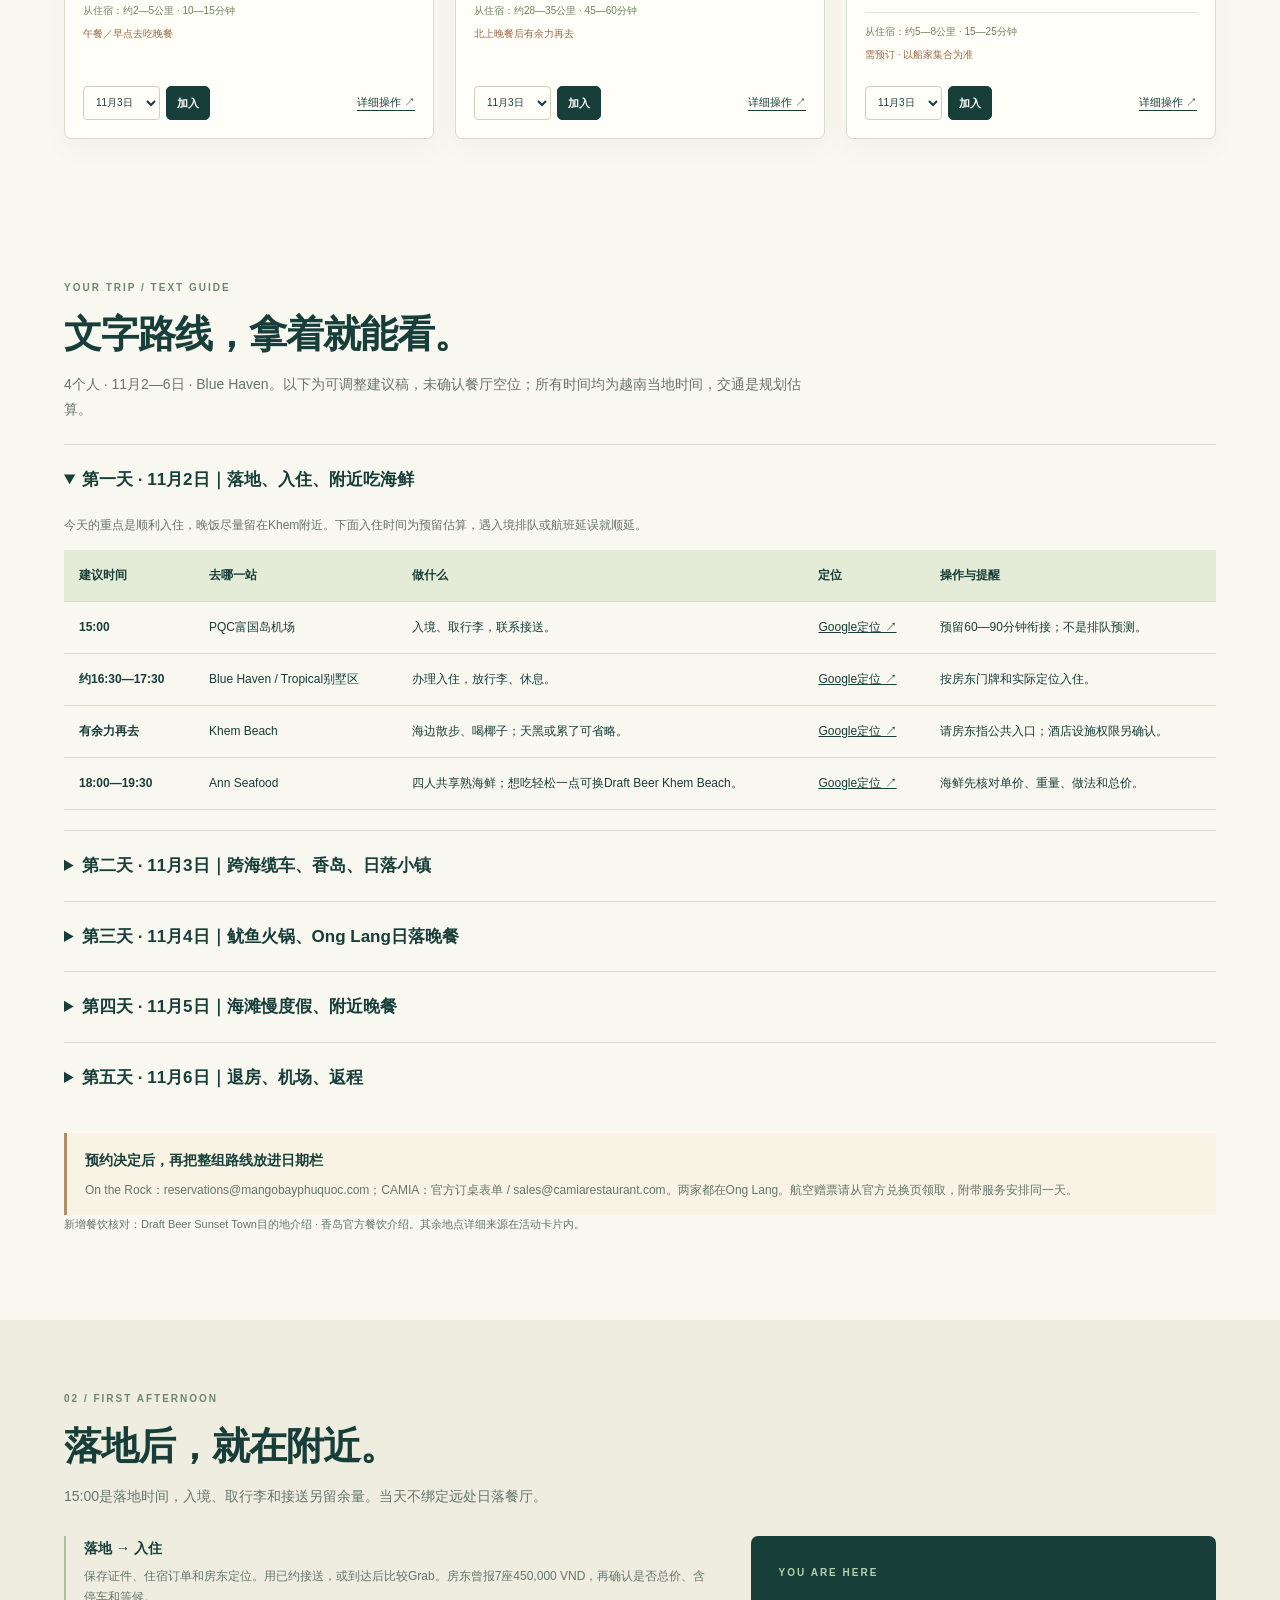
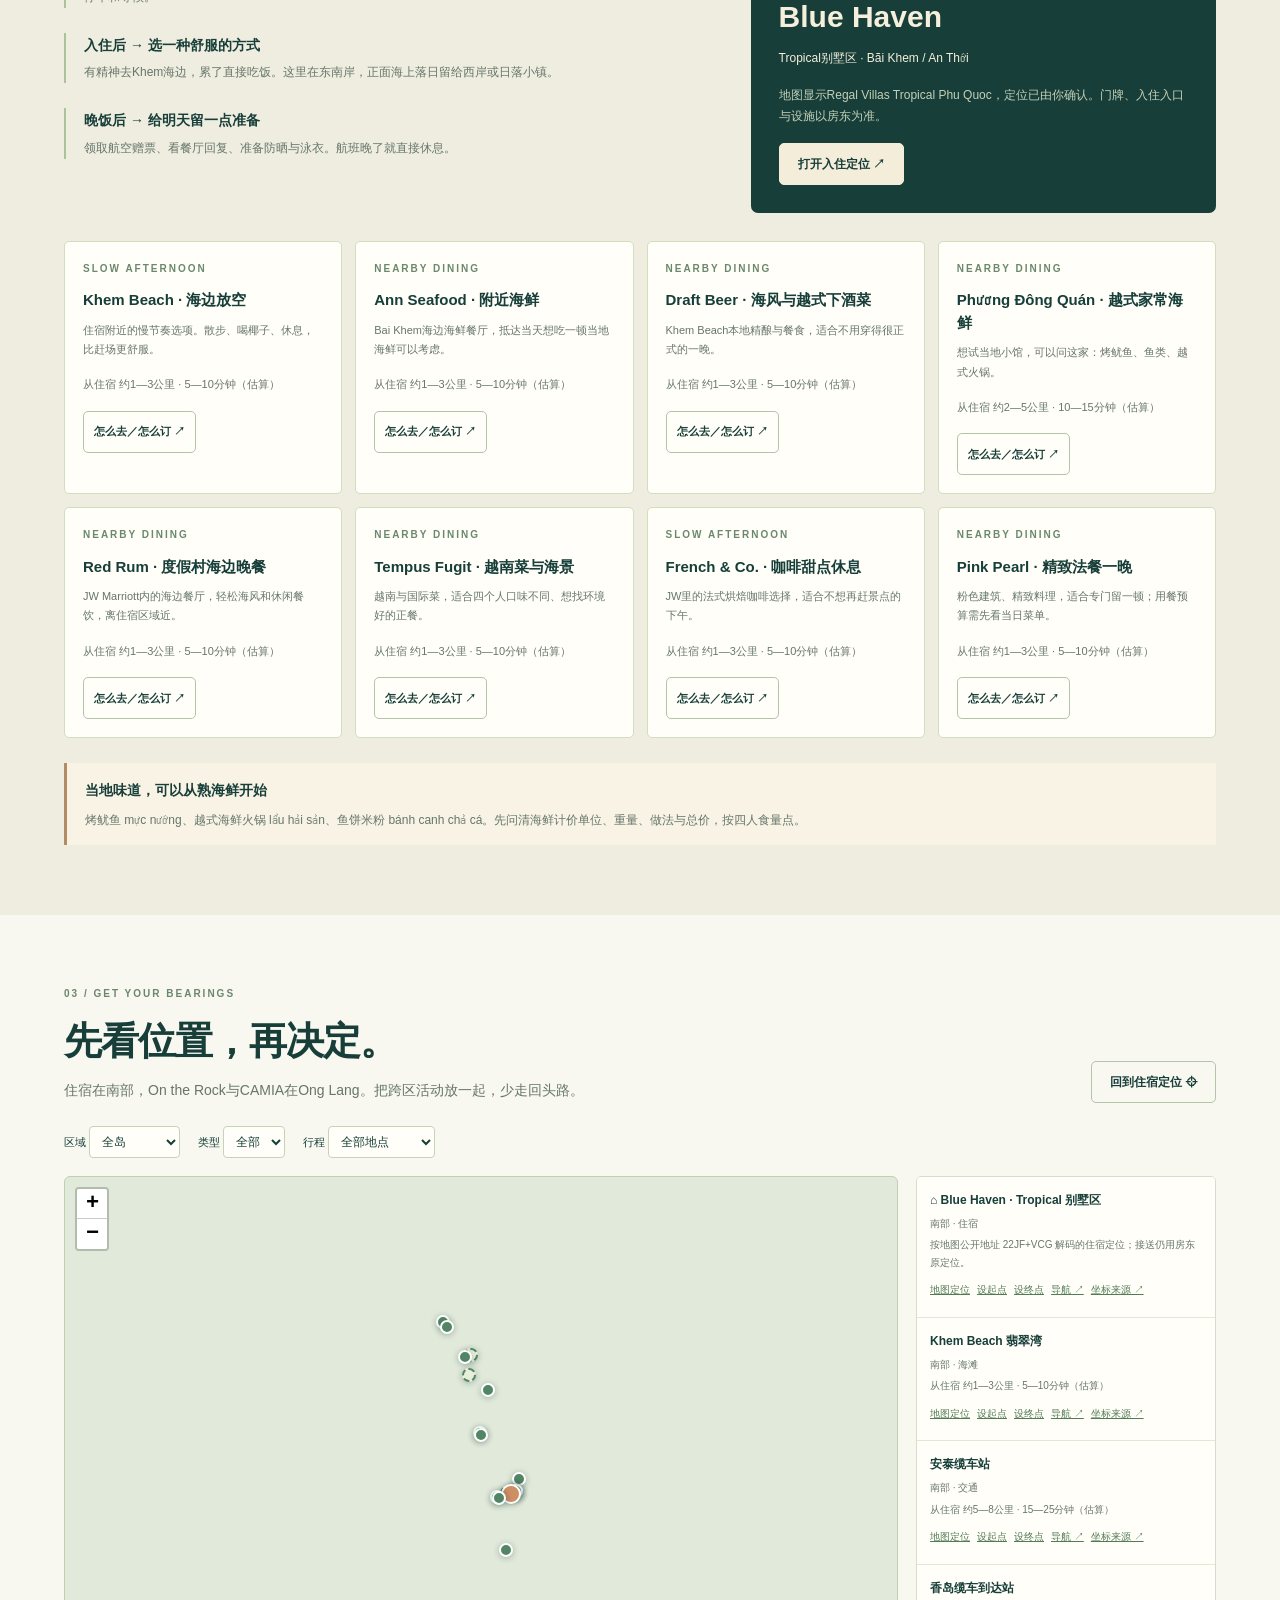
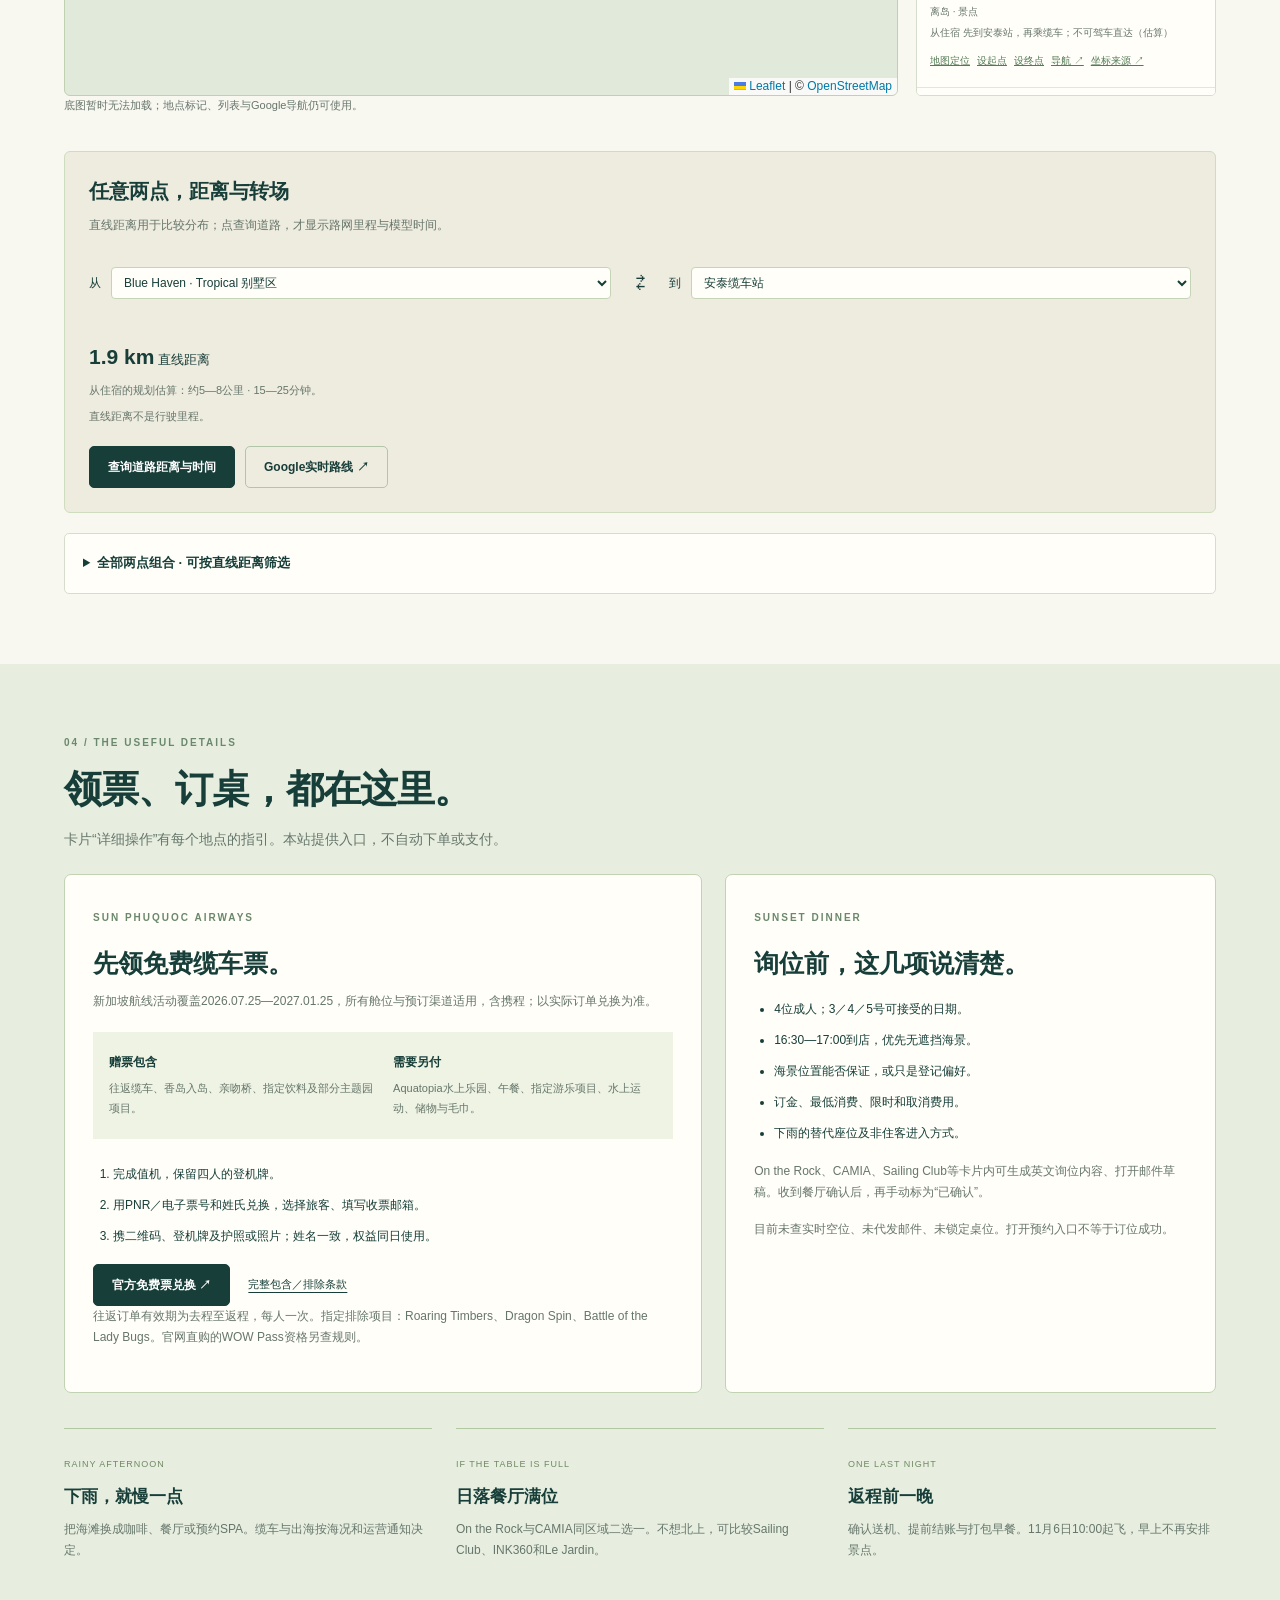
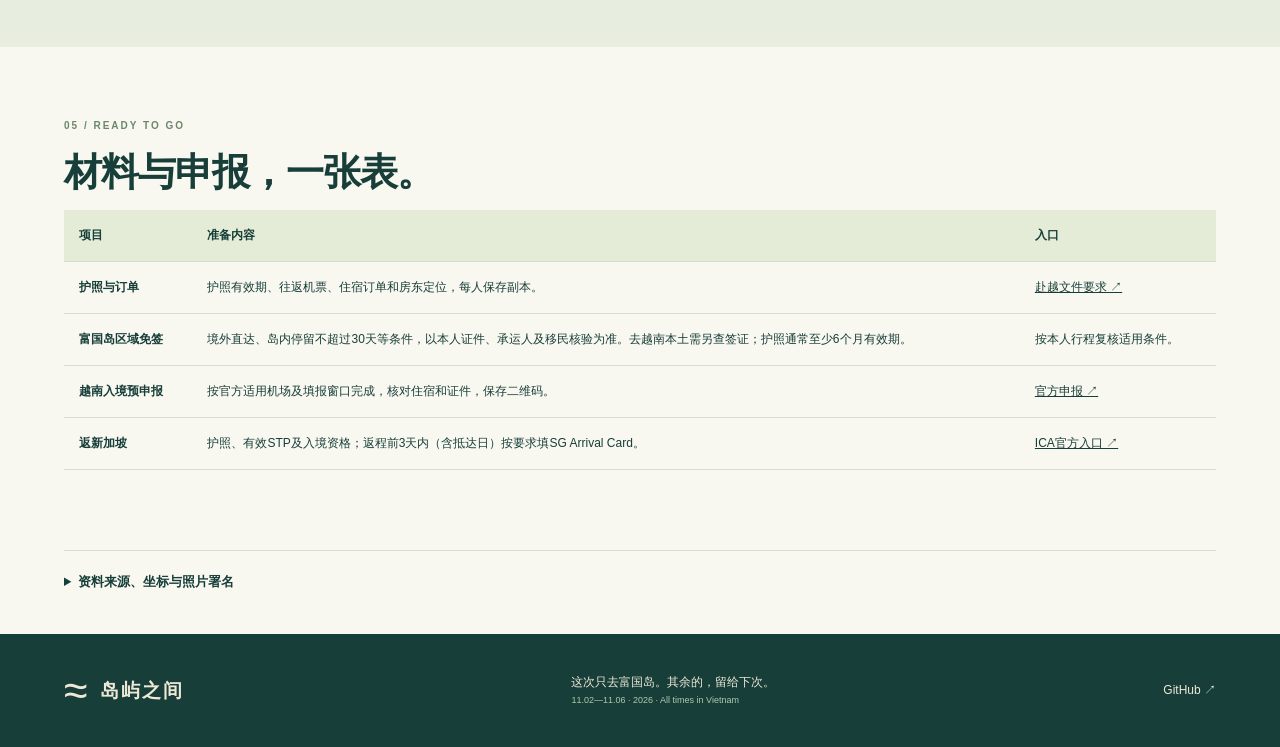
